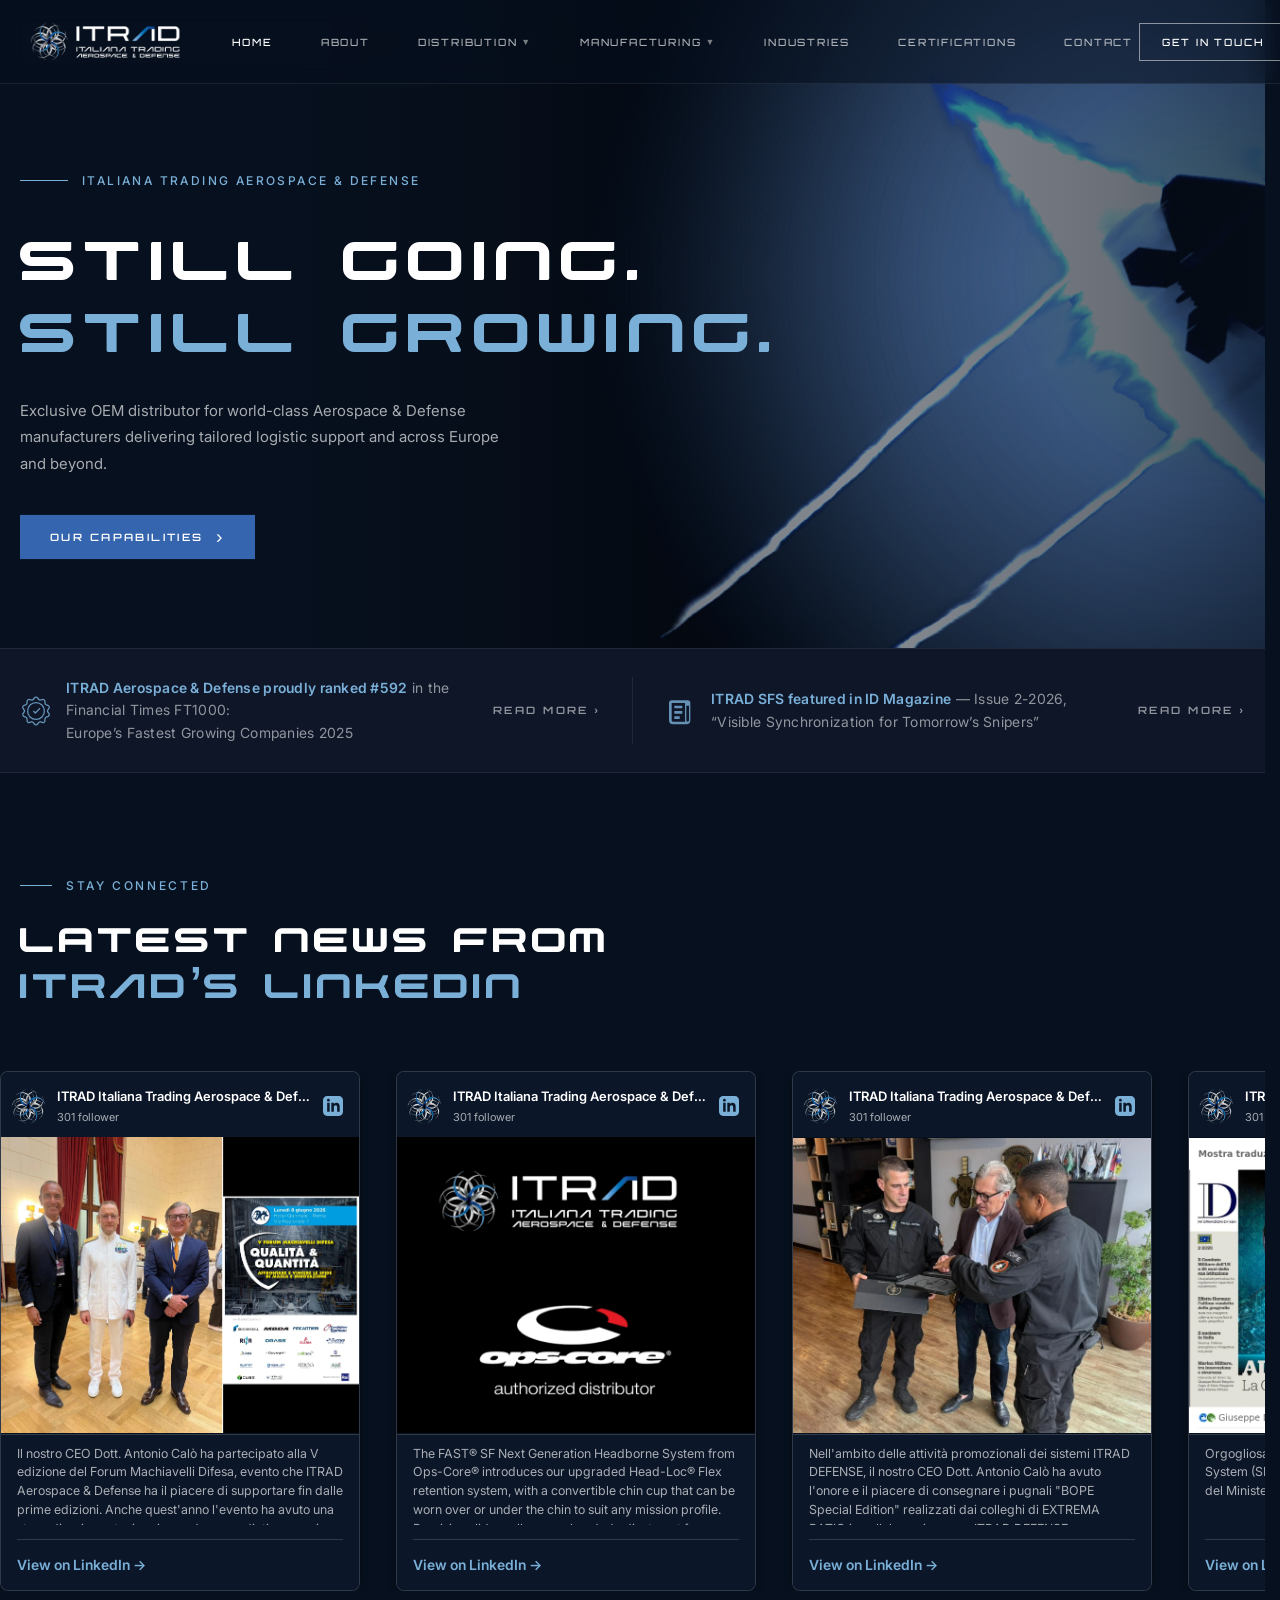
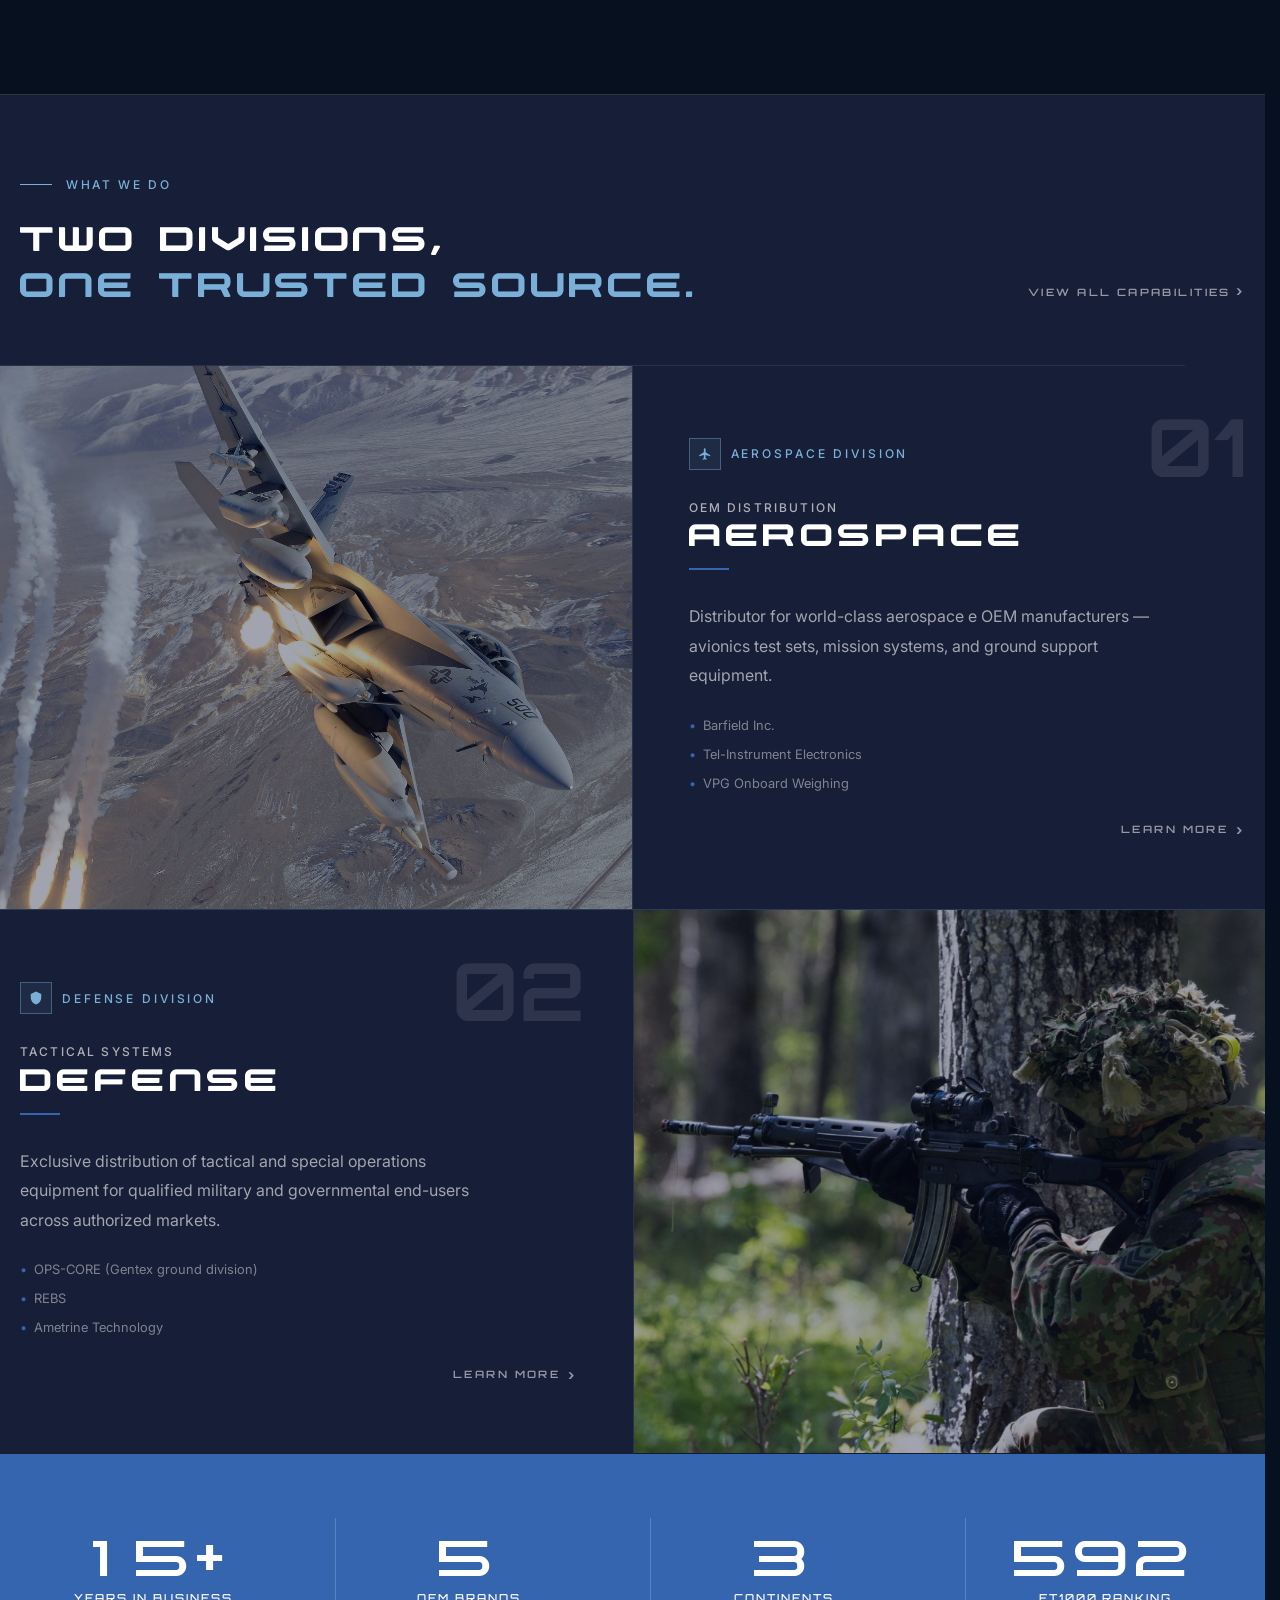
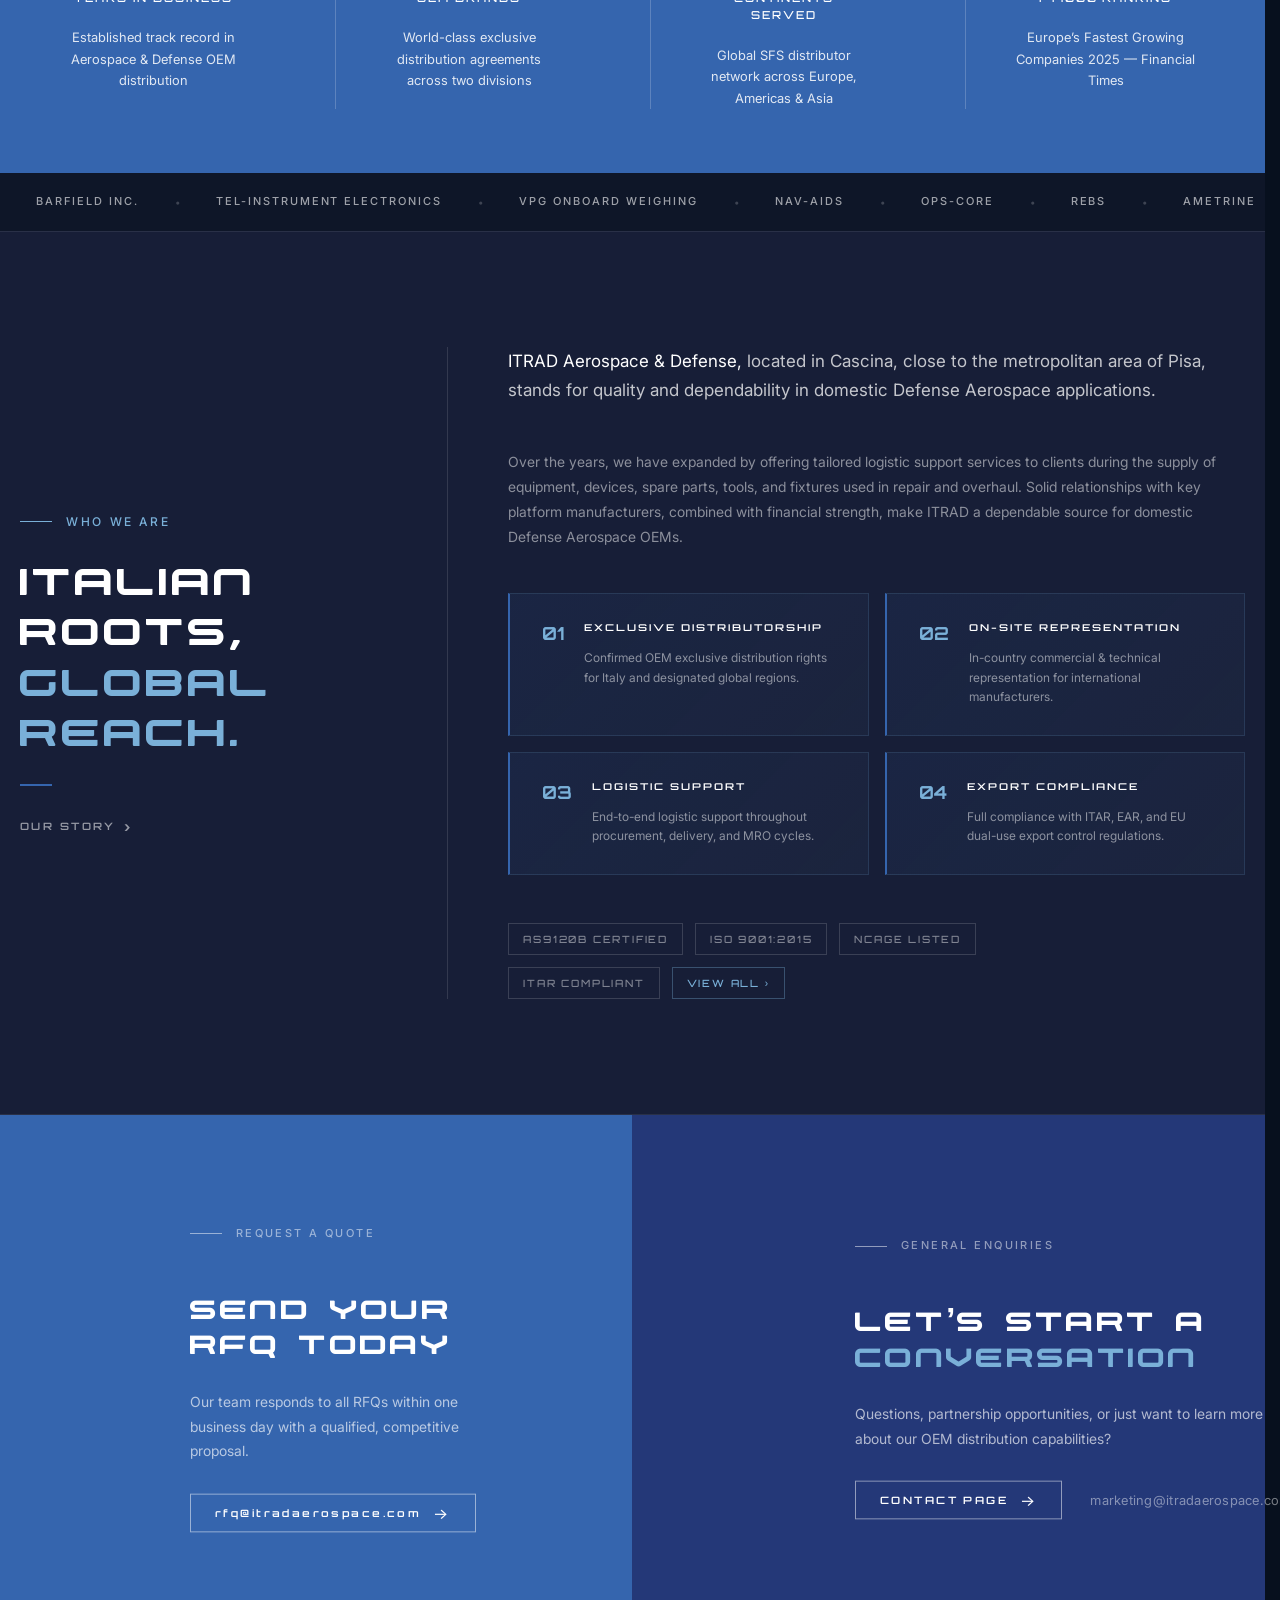
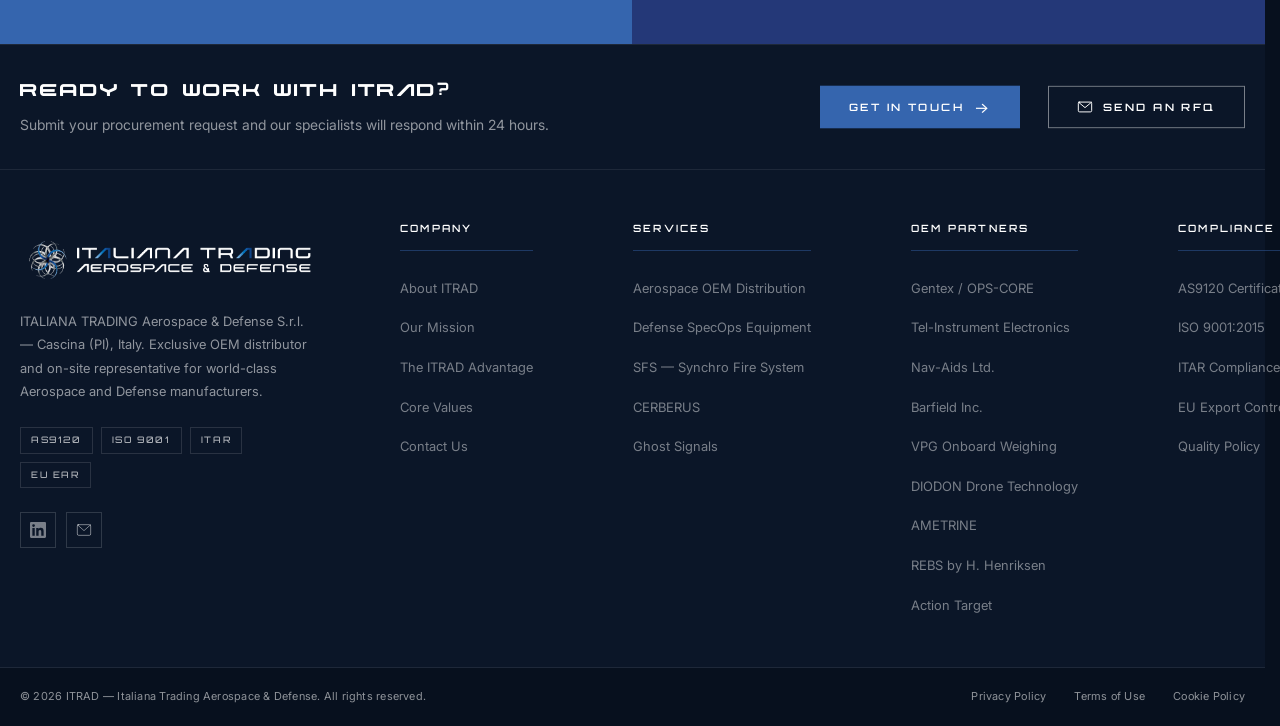
==== index.html @ ea5065ed "file definitivi" ====
<!DOCTYPE html>
<html lang="en">
<head>
	<meta charset="UTF-8">
	<meta name="viewport" content="width=device-width, initial-scale=1.0">
	<title>ITRAD — Italiana Trading Aerospace &amp; Defense</title>
	<link rel="icon" type="image/png" href="references/images/favicon.png">
	<link rel="stylesheet" href="css/style.css?v=145">
	<script type="text/javascript">
		var _Hasync = _Hasync || [];
		_Hasync.push(['Histats.start', '1,1976110,4,22,130,30,00011111']);
		_Hasync.push(['Histats.fasi', '1']);
		_Hasync.push(['Histats.track_hits', '']);
		(function() {
			var hs = document.createElement('script'); hs.type = 'text/javascript'; hs.async = true;
			hs.src = ('//s10.histats.com/js15_as.js');
			(document.getElementsByTagName('head')[0] || document.getElementsByTagName('body')[0]).appendChild(hs);
		})();
	</script>
</head>
<body>

	<a class="skip-link" href="#main-content">Skip to main content</a>

	<!-- ============================================================
			 NAVBAR
			 ============================================================ -->
	<header class="navbar">
		<div class="navbar__container">

			<a href="index.html" class="navbar__logo">
				<img
					src="references/images/file_singoli_2nero.png"
					alt="ITRAD — Italiana Trading Aerospace &amp; Defense"
					class="navbar__logo-img"
				>
			</a>

			<div class="navbar__menu">
				<nav aria-label="Main navigation">
					<ul class="navbar__nav">
						<li class="active"><a href="index.html">home</a></li>
						<li><a href="about.html">about</a></li>
						<li class="navbar__dropdown">
							<a href="distribution-aerospace.html">
								distribution
								<span class="navbar__caret">&#9660;</span>
							</a>
							<ul class="navbar__submenu">
								<li><a href="distribution-aerospace.html">Aerospace</a></li>
								<li><a href="distribution-defense.html">Defense</a></li>
							</ul>
						</li>
						<li class="navbar__dropdown">
							<a href="manufacturing-defense.html">
								manufacturing
								<span class="navbar__caret">&#9660;</span>
							</a>
							<ul class="navbar__submenu">
								<li><a href="manufacturing-defense.html">Defense - SFS</a></li>
								<li><a href="cerberus.html">Defense - Cerberus</a></li>
								<li><a href="ghost-signals.html">Defense - Ghost Signals</a></li>
								<li><a href="itrad-exclusives.html">ITRAD Exclusives</a></li>
							</ul>
						</li>
						<li><a href="industries.html">industries</a></li>
						<li><a href="certifications.html">certifications</a></li>
						<li><a href="contact.html">contact</a></li>
					</ul>
				</nav>

				<a href="contact.html#contact" class="navbar__cta">get in touch</a>
			</div>

			<button class="navbar__toggle" aria-label="Toggle navigation" aria-expanded="false">
				<span></span><span></span><span></span>
			</button>

		</div>
	</header>

	<main id="main-content">

	<!-- ============================================================
			 HERO
			 ============================================================ -->
	<section class="hero">
		<div class="hero__bg" style="background-image: url('references/images/boom.png')"></div>
		<div class="hero__container">
			<div class="hero__content">

				<p class="hero__tagline">Italiana Trading Aerospace &amp; Defense</p>

				<h1 class="hero__headline">
					<span class="hero__line hero__line--white">Still Going.</span>
					<span class="hero__line hero__line--blue">Still Growing.</span>
				</h1>

				<p class="hero__subtitle">
					Exclusive OEM distributor for world-class Aerospace &amp; Defense
					manufacturers delivering tailored logistic support and across
					Europe and beyond.
				</p>

				<a href="#capabilities" class="hero__cta">
					our capabilities <span class="hero__cta-icon">&#8250;</span>
				</a>

			</div>
		</div>
	</section>

	<!-- ============================================================
			 NEWS STRIP — FT1000
			 ============================================================ -->
	<div class="news-strip">
		<div class="news-strip__container">

			<div class="news-strip__item">
				<div class="news-strip__body">
					<div class="news-strip__left">
						<svg class="news-strip__icon" xmlns="http://www.w3.org/2000/svg" viewBox="0 0 24 24" width="20" height="20" fill="#7AB0D8"><path d="M12 5.216A6.784 6.784 0 1 0 18.784 12 6.792 6.792 0 0 0 12 5.216zm0 12.6A5.815 5.815 0 1 1 17.815 12 5.822 5.822 0 0 1 12 17.815zm2.646-8.17l.707.707-3.853 3.854-1.854-1.853.707-.707 1.147 1.146zm6.711 2.91a1.023 1.023 0 0 1 0-1.147l.697-1.015a2.013 2.013 0 0 0-.987-3.037l-1.16-.412a1.018 1.018 0 0 1-.673-.927l-.034-1.23a2.014 2.014 0 0 0-2.583-1.877l-1.18.348a1.016 1.016 0 0 1-1.09-.354l-.75-.976a2.095 2.095 0 0 0-3.194 0l-.75.976a1.021 1.021 0 0 1-1.09.354l-1.18-.348A2.014 2.014 0 0 0 4.8 4.787L4.766 6.02a1.018 1.018 0 0 1-.673.926l-1.16.412a2.013 2.013 0 0 0-.987 3.037l.697 1.015a1.023 1.023 0 0 1 0 1.146l-.697 1.016a2.012 2.012 0 0 0 .987 3.035l1.16.413a1.005 1.005 0 0 1 .673.927l.034 1.23a2.013 2.013 0 0 0 2.583 1.877l1.18-.348a1.02 1.02 0 0 1 1.09.354l.75.976a2.015 2.015 0 0 0 3.194 0l.75-.976a1.025 1.025 0 0 1 1.09-.354l1.18.348a2.014 2.014 0 0 0 2.583-1.876l.034-1.231a1.005 1.005 0 0 1 .673-.927l1.16-.413a2.012 2.012 0 0 0 .987-3.035zm0 2.466a1.02 1.02 0 0 1-.624.642l-1.16.412a2.025 2.025 0 0 0-1.339 1.843l-.034 1.23a1.013 1.013 0 0 1-1.3.945l-1.18-.348a2.028 2.028 0 0 0-2.166.704l-.75.975a1.055 1.055 0 0 1-1.608 0l-.75-.975a2.026 2.026 0 0 0-1.602-.785 1.99 1.99 0 0 0-.564.08l-1.18.35a1.013 1.013 0 0 1-1.3-.946l-.034-1.23a2.025 2.025 0 0 0-1.34-1.843l-1.16-.412a1.014 1.014 0 0 1-.495-1.528l.696-1.015a2.027 2.027 0 0 0 0-2.278L2.77 9.828A1.014 1.014 0 0 1 3.267 8.3l1.16-.412a2.025 2.025 0 0 0 1.339-1.843l.034-1.23a1.018 1.018 0 0 1 .417-.793A1.03 1.03 0 0 1 7.1 3.87l1.18.348a2.021 2.021 0 0 0 2.166-.703l.75-.976a1.055 1.055 0 0 1 1.608 0l.75.976a2.025 2.025 0 0 0 2.166.703l1.18-.348a1.013 1.013 0 0 1 1.3.944l.034 1.23a2.025 2.025 0 0 0 1.34 1.844l1.16.412a1.014 1.014 0 0 1 .495 1.528l-.696 1.015a2.027 2.027 0 0 0 0 2.278l.696 1.015a1.018 1.018 0 0 1 .128.886z"/></svg>
						<p class="news-strip__text">
							<span class="news-strip__highlight">ITRAD Aerospace & Defense proudly ranked #592</span> in the Financial Times FT1000:<br>Europe&rsquo;s Fastest Growing Companies 2025
						</p>
					</div>
					<a href="https://lab24.ilsole24ore.com/leader-crescita/?refresh_ce=1" target="_blank" rel="noopener" class="news-strip__cta">read more &rsaquo;</a>
				</div>
			</div>

			<div class="news-strip__divider" aria-hidden="true"></div>

			<div class="news-strip__item">
				<div class="news-strip__body">
					<div class="news-strip__left">
						<svg class="news-strip__icon" xmlns="http://www.w3.org/2000/svg" viewBox="0 0 24 24" width="20" height="20" fill="#7AB0D8"><path d="M4 4h13a2 2 0 0 1 2 2v13a3 3 0 0 1-3 3H6a3 3 0 0 1-3-3V6a2 2 0 0 1 2-2zm13 16a1 1 0 0 0 1-1V8h-2v11a1 1 0 0 0 1 1zM5 6v13a1 1 0 0 0 1 1h9.18A2.99 2.99 0 0 1 15 19V6H5zm2 2h6v2H7V8zm0 4h6v2H7v-2zm0 4h4v2H7v-2z"/></svg>
						<p class="news-strip__text">
							<span class="news-strip__highlight">ITRAD SFS featured in ID Magazine</span> &mdash; Issue 2-2026, &ldquo;Visible Synchronization for Tomorrow&rsquo;s Snipers&rdquo;
						</p>
					</div>
					<a href="references/files/ID_2-2026_ITRAD-SFS.pdf" target="_blank" rel="noopener" class="news-strip__cta">read more &rsaquo;</a>
				</div>
			</div>

		</div>
	</div>

	<!-- ============================================================
			 LINKEDIN FEED
			 ============================================================ -->
	<section class="linkedin-feed">

		<div class="linkedin-feed__header">
			<p class="divisions__label">Stay Connected</p>
			<h2 class="divisions__headline">
				<span class="divisions__line--white">latest news from</span>
				<span class="divisions__line--blue">ITRAD&rsquo;s LinkedIn</span>
			</h2>
		</div>

		<div class="linkedin-feed__wrap">
			<div class="linkedin-feed__track">

				<div class="linkedin-feed__card">
					<a class="li-card" href="https://www.linkedin.com/posts/itrad-aerodefense_il-nostro-ceo-dott-antonio-cal%C3%B2-ha-partecipato-activity-7470837263090905088-EKHx" target="_blank" rel="noopener">
						<div class="li-card__header">
							<img class="li-card__avatar" src="references/images/favicon.png" alt="ITRAD">
							<div class="li-card__meta">
								<span class="li-card__name">ITRAD Italiana Trading Aerospace &amp; Defense</span>
								<span class="li-card__sub">301 follower</span>
							</div>
							<svg class="li-card__icon" xmlns="http://www.w3.org/2000/svg" width="20" height="20" viewBox="0 0 24 24" fill="currentColor" aria-hidden="true"><path d="M19 0h-14c-2.761 0-5 2.239-5 5v14c0 2.761 2.239 5 5 5h14c2.762 0 5-2.239 5-5v-14c0-2.761-2.238-5-5-5zm-11 19h-3v-11h3v11zm-1.5-12.268c-.966 0-1.75-.79-1.75-1.764s.784-1.764 1.75-1.764 1.75.79 1.75 1.764-.783 1.764-1.75 1.764zm13.5 12.268h-3v-5.604c0-3.368-4-3.113-4 0v5.604h-3v-11h3v1.765c1.396-2.586 7-2.777 7 2.476v6.759z"/></svg>
						</div>
						<img class="li-card__image" src="references/images/linkedin/1.png" alt="Forum Machiavelli Difesa">
						<div class="li-card__body">
							<p class="li-card__text">Il nostro CEO Dott. Antonio Calò ha partecipato alla V edizione del Forum Machiavelli Difesa, evento che ITRAD Aerospace &amp; Defense ha il piacere di supportare fin dalle prime edizioni. Anche quest'anno l'evento ha avuto una straordinaria partecipazione ed eco mediatica, grazie a ospiti e relatori di primissimo piano.</p>
							<span class="li-card__cta">View on LinkedIn &rarr;</span>
						</div>
					</a>
				</div>
				<div class="linkedin-feed__card">
					<a class="li-card" href="https://www.linkedin.com/posts/itrad-aerodefense_fightingfit-fastsf-opscore-activity-7467905540120133633-iUna" target="_blank" rel="noopener">
						<div class="li-card__header">
							<img class="li-card__avatar" src="references/images/favicon.png" alt="ITRAD">
							<div class="li-card__meta">
								<span class="li-card__name">ITRAD Italiana Trading Aerospace &amp; Defense</span>
								<span class="li-card__sub">301 follower</span>
							</div>
							<svg class="li-card__icon" xmlns="http://www.w3.org/2000/svg" width="20" height="20" viewBox="0 0 24 24" fill="currentColor" aria-hidden="true"><path d="M19 0h-14c-2.761 0-5 2.239-5 5v14c0 2.761 2.239 5 5 5h14c2.762 0 5-2.239 5-5v-14c0-2.761-2.238-5-5-5zm-11 19h-3v-11h3v11zm-1.5-12.268c-.966 0-1.75-.79-1.75-1.764s.784-1.764 1.75-1.764 1.75.79 1.75 1.764-.783 1.764-1.75 1.764zm13.5 12.268h-3v-5.604c0-3.368-4-3.113-4 0v5.604h-3v-11h3v1.765c1.396-2.586 7-2.777 7 2.476v6.759z"/></svg>
						</div>
						<img class="li-card__image" src="references/images/linkedin/2.png" alt="FAST SF Next Generation Headborne System">
						<div class="li-card__body">
							<p class="li-card__text">The FAST® SF Next Generation Headborne System from Ops-Core® introduces our upgraded Head-Loc® Flex retention system, with a convertible chin cup that can be worn over or under the chin to suit any mission profile. Precision sliders allow one-handed adjustment for maximum wear comfort and security.</p>
							<span class="li-card__cta">View on LinkedIn &rarr;</span>
						</div>
					</a>
				</div>
				<div class="linkedin-feed__card">
					<a class="li-card" href="https://www.linkedin.com/posts/itrad-aerodefense_as-part-of-the-promotional-activities-of-activity-7466055793499561984-NJfU?utm_source=share&amp;utm_medium=member_desktop&amp;rcm=ACoAADusULIBsfhNl6rtaz3e5A8AJwmXqismYtc" target="_blank" rel="noopener">
						<div class="li-card__header">
							<img class="li-card__avatar" src="references/images/favicon.png" alt="ITRAD">
							<div class="li-card__meta">
								<span class="li-card__name">ITRAD Italiana Trading Aerospace &amp; Defense</span>
								<span class="li-card__sub">301 follower</span>
							</div>
							<svg class="li-card__icon" xmlns="http://www.w3.org/2000/svg" width="20" height="20" viewBox="0 0 24 24" fill="currentColor" aria-hidden="true"><path d="M19 0h-14c-2.761 0-5 2.239-5 5v14c0 2.761 2.239 5 5 5h14c2.762 0 5-2.239 5-5v-14c0-2.761-2.238-5-5-5zm-11 19h-3v-11h3v11zm-1.5-12.268c-.966 0-1.75-.79-1.75-1.764s.784-1.764 1.75-1.764 1.75.79 1.75 1.764-.783 1.764-1.75 1.764zm13.5 12.268h-3v-5.604c0-3.368-4-3.113-4 0v5.604h-3v-11h3v1.765c1.396-2.586 7-2.777 7 2.476v6.759z"/></svg>
						</div>
						<img class="li-card__image" src="references/images/linkedin/3.png" alt="BOPE Special Edition daggers by Extrema Ratio e ITRAD DEFENSE">
						<div class="li-card__body">
							<p class="li-card__text">Nell'ambito delle attività promozionali dei sistemi ITRAD DEFENSE, il nostro CEO Dott. Antonio Calò ha avuto l'onore e il piacere di consegnare i pugnali "BOPE Special Edition" realizzati dai colleghi di EXTREMA RATIO in collaborazione con ITRAD DEFENSE.</p>
							<span class="li-card__cta">View on LinkedIn &rarr;</span>
						</div>
					</a>
				</div>
				<div class="linkedin-feed__card">
					<a class="li-card" href="https://www.linkedin.com/posts/itrad-aerodefense_orgogliosamente-presenti-con-il-nostro-synchro-activity-7462422784070135808-pSvy?utm_source=share&amp;utm_medium=member_desktop&amp;rcm=ACoAADusULIBsfhNl6rtaz3e5A8AJwmXqismYtc" target="_blank" rel="noopener">
						<div class="li-card__header">
							<img class="li-card__avatar" src="references/images/favicon.png" alt="ITRAD">
							<div class="li-card__meta">
								<span class="li-card__name">ITRAD Italiana Trading Aerospace &amp; Defense</span>
								<span class="li-card__sub">301 follower</span>
							</div>
							<svg class="li-card__icon" xmlns="http://www.w3.org/2000/svg" width="20" height="20" viewBox="0 0 24 24" fill="currentColor" aria-hidden="true"><path d="M19 0h-14c-2.761 0-5 2.239-5 5v14c0 2.761 2.239 5 5 5h14c2.762 0 5-2.239 5-5v-14c0-2.761-2.238-5-5-5zm-11 19h-3v-11h3v11zm-1.5-12.268c-.966 0-1.75-.79-1.75-1.764s.784-1.764 1.75-1.764 1.75.79 1.75 1.764-.783 1.764-1.75 1.764zm13.5 12.268h-3v-5.604c0-3.368-4-3.113-4 0v5.604h-3v-11h3v1.765c1.396-2.586 7-2.777 7 2.476v6.759z"/></svg>
						</div>
						<img class="li-card__image" src="references/images/linkedin/4.png" alt="Synchro Fire System sul Magazine del Ministero della Difesa">
						<div class="li-card__body">
							<p class="li-card__text">Orgogliosamente presenti con il nostro Synchro Fire System (SFS) sul numero 2-2026 del Magazine ufficiale del Ministero della Difesa Italiana.</p>
							<span class="li-card__cta">View on LinkedIn &rarr;</span>
						</div>
					</a>
				</div>
				<div class="linkedin-feed__card">
					<a class="li-card" href="https://www.linkedin.com/posts/itrad-aerodefense_come-gi%C3%A0-avvenuto-per-le-precedenti-edizioni-activity-7457006821531250689-J3TL?utm_source=share&amp;utm_medium=member_desktop&amp;rcm=ACoAADusULIBsfhNl6rtaz3e5A8AJwmXqismYtc" target="_blank" rel="noopener">
						<div class="li-card__header">
							<img class="li-card__avatar" src="references/images/favicon.png" alt="ITRAD">
							<div class="li-card__meta">
								<span class="li-card__name">ITRAD Italiana Trading Aerospace &amp; Defense</span>
								<span class="li-card__sub">301 follower</span>
							</div>
							<svg class="li-card__icon" xmlns="http://www.w3.org/2000/svg" width="20" height="20" viewBox="0 0 24 24" fill="currentColor" aria-hidden="true"><path d="M19 0h-14c-2.761 0-5 2.239-5 5v14c0 2.761 2.239 5 5 5h14c2.762 0 5-2.239 5-5v-14c0-2.761-2.238-5-5-5zm-11 19h-3v-11h3v11zm-1.5-12.268c-.966 0-1.75-.79-1.75-1.764s.784-1.764 1.75-1.764 1.75.79 1.75 1.764-.783 1.764-1.75 1.764zm13.5 12.268h-3v-5.604c0-3.368-4-3.113-4 0v5.604h-3v-11h3v1.765c1.396-2.586 7-2.777 7 2.476v6.759z"/></svg>
						</div>
						<img class="li-card__image" src="references/images/linkedin/5.png" alt="V Machiavelli Defense Forum">
						<div class="li-card__body">
							<p class="li-card__text">Come già avvenuto per le precedenti edizioni anche quest'anno il nostro CEO, Dott. Antonio Calò, parteciperà ai lavori del V Machiavelli Defense Forum, evento che Italiana Trading Aerospace &amp; Defense ha il privilegio di supportare come di consueto. Fra i relatori confermati si annoverano, anche per questa edizione, i protagonisti del settore Difesa.</p>
							<span class="li-card__cta">View on LinkedIn &rarr;</span>
						</div>
					</a>
				</div>
				<div class="linkedin-feed__card">
					<a class="li-card" href="https://www.linkedin.com/posts/itrad-aerodefense_il-nostro-ceo-antonio-cal%C3%B2-accompagnato-activity-7437093778722570241-nzOT?utm_source=share&amp;utm_medium=member_desktop&amp;rcm=ACoAADusULIBsfhNl6rtaz3e5A8AJwmXqismYtc" target="_blank" rel="noopener">
						<div class="li-card__header">
							<img class="li-card__avatar" src="references/images/favicon.png" alt="ITRAD">
							<div class="li-card__meta">
								<span class="li-card__name">ITRAD Italiana Trading Aerospace &amp; Defense</span>
								<span class="li-card__sub">301 follower</span>
							</div>
							<svg class="li-card__icon" xmlns="http://www.w3.org/2000/svg" width="20" height="20" viewBox="0 0 24 24" fill="currentColor" aria-hidden="true"><path d="M19 0h-14c-2.761 0-5 2.239-5 5v14c0 2.761 2.239 5 5 5h14c2.762 0 5-2.239 5-5v-14c0-2.761-2.238-5-5-5zm-11 19h-3v-11h3v11zm-1.5-12.268c-.966 0-1.75-.79-1.75-1.764s.784-1.764 1.75-1.764 1.75.79 1.75 1.764-.783 1.764-1.75 1.764zm13.5 12.268h-3v-5.604c0-3.368-4-3.113-4 0v5.604h-3v-11h3v1.765c1.396-2.586 7-2.777 7 2.476v6.759z"/></svg>
						</div>
						<img class="li-card__image" src="references/images/linkedin/6.png" alt="Cerimonia di imbascamento 17° Stormo Incursori">
						<div class="li-card__body">
							<p class="li-card__text">Il nostro CEO Antonio Calò, accompagnato dal COO Giuseppe Del Re, su invito del Colonnello Comandante Michele Anelli, ha preso parte alla cerimonia di imbascamento presso il Comando del 17^ Stormo Incursori dell'Aeronautica Militare.</p>
							<span class="li-card__cta">View on LinkedIn &rarr;</span>
						</div>
					</a>
				</div>

				<!-- duplicati per loop seamless -->
				<div class="linkedin-feed__card" aria-hidden="true">
					<a class="li-card" href="https://www.linkedin.com/posts/itrad-aerodefense_il-nostro-ceo-dott-antonio-cal%C3%B2-ha-partecipato-activity-7470837263090905088-EKHx" target="_blank" rel="noopener" tabindex="-1">
						<div class="li-card__header">
							<img class="li-card__avatar" src="references/images/favicon.png" alt="">
							<div class="li-card__meta">
								<span class="li-card__name">ITRAD Italiana Trading Aerospace &amp; Defense</span>
								<span class="li-card__sub">301 follower</span>
							</div>
							<svg class="li-card__icon" xmlns="http://www.w3.org/2000/svg" width="20" height="20" viewBox="0 0 24 24" fill="currentColor" aria-hidden="true"><path d="M19 0h-14c-2.761 0-5 2.239-5 5v14c0 2.761 2.239 5 5 5h14c2.762 0 5-2.239 5-5v-14c0-2.761-2.238-5-5-5zm-11 19h-3v-11h3v11zm-1.5-12.268c-.966 0-1.75-.79-1.75-1.764s.784-1.764 1.75-1.764 1.75.79 1.75 1.764-.783 1.764-1.75 1.764zm13.5 12.268h-3v-5.604c0-3.368-4-3.113-4 0v5.604h-3v-11h3v1.765c1.396-2.586 7-2.777 7 2.476v6.759z"/></svg>
						</div>
						<img class="li-card__image" src="references/images/linkedin/1.png" alt="">
						<div class="li-card__body">
							<p class="li-card__text">Il nostro CEO Dott. Antonio Calò ha partecipato alla V edizione del Forum Machiavelli Difesa, evento che ITRAD Aerospace &amp; Defense ha il piacere di supportare fin dalle prime edizioni. Anche quest'anno l'evento ha avuto una straordinaria partecipazione ed eco mediatica, grazie a ospiti e relatori di primissimo piano.</p>
							<span class="li-card__cta">View on LinkedIn &rarr;</span>
						</div>
					</a>
				</div>
				<div class="linkedin-feed__card" aria-hidden="true">
					<a class="li-card" href="https://www.linkedin.com/posts/itrad-aerodefense_fightingfit-fastsf-opscore-activity-7467905540120133633-iUna" target="_blank" rel="noopener" tabindex="-1">
						<div class="li-card__header">
							<img class="li-card__avatar" src="references/images/favicon.png" alt="">
							<div class="li-card__meta">
								<span class="li-card__name">ITRAD Italiana Trading Aerospace &amp; Defense</span>
								<span class="li-card__sub">301 follower</span>
							</div>
							<svg class="li-card__icon" xmlns="http://www.w3.org/2000/svg" width="20" height="20" viewBox="0 0 24 24" fill="currentColor" aria-hidden="true"><path d="M19 0h-14c-2.761 0-5 2.239-5 5v14c0 2.761 2.239 5 5 5h14c2.762 0 5-2.239 5-5v-14c0-2.761-2.238-5-5-5zm-11 19h-3v-11h3v11zm-1.5-12.268c-.966 0-1.75-.79-1.75-1.764s.784-1.764 1.75-1.764 1.75.79 1.75 1.764-.783 1.764-1.75 1.764zm13.5 12.268h-3v-5.604c0-3.368-4-3.113-4 0v5.604h-3v-11h3v1.765c1.396-2.586 7-2.777 7 2.476v6.759z"/></svg>
						</div>
						<img class="li-card__image" src="references/images/linkedin/2.png" alt="">
						<div class="li-card__body">
							<p class="li-card__text">The FAST® SF Next Generation Headborne System from Ops-Core® introduces our upgraded Head-Loc® Flex retention system, with a convertible chin cup that can be worn over or under the chin to suit any mission profile. Precision sliders allow one-handed adjustment for maximum wear comfort and security.</p>
							<span class="li-card__cta">View on LinkedIn &rarr;</span>
						</div>
					</a>
				</div>
				<div class="linkedin-feed__card" aria-hidden="true">
					<a class="li-card" href="https://www.linkedin.com/posts/itrad-aerodefense_as-part-of-the-promotional-activities-of-activity-7466055793499561984-NJfU?utm_source=share&amp;utm_medium=member_desktop&amp;rcm=ACoAADusULIBsfhNl6rtaz3e5A8AJwmXqismYtc" target="_blank" rel="noopener" tabindex="-1">
						<div class="li-card__header">
							<img class="li-card__avatar" src="references/images/favicon.png" alt="">
							<div class="li-card__meta">
								<span class="li-card__name">ITRAD Italiana Trading Aerospace &amp; Defense</span>
								<span class="li-card__sub">301 follower</span>
							</div>
							<svg class="li-card__icon" xmlns="http://www.w3.org/2000/svg" width="20" height="20" viewBox="0 0 24 24" fill="currentColor" aria-hidden="true"><path d="M19 0h-14c-2.761 0-5 2.239-5 5v14c0 2.761 2.239 5 5 5h14c2.762 0 5-2.239 5-5v-14c0-2.761-2.238-5-5-5zm-11 19h-3v-11h3v11zm-1.5-12.268c-.966 0-1.75-.79-1.75-1.764s.784-1.764 1.75-1.764 1.75.79 1.75 1.764-.783 1.764-1.75 1.764zm13.5 12.268h-3v-5.604c0-3.368-4-3.113-4 0v5.604h-3v-11h3v1.765c1.396-2.586 7-2.777 7 2.476v6.759z"/></svg>
						</div>
						<img class="li-card__image" src="references/images/linkedin/3.png" alt="">
						<div class="li-card__body">
							<p class="li-card__text">Nell'ambito delle attività promozionali dei sistemi ITRAD DEFENSE, il nostro CEO Dott. Antonio Calò ha avuto l'onore e il piacere di consegnare i pugnali "BOPE Special Edition" realizzati dai colleghi di EXTREMA RATIO in collaborazione con ITRAD DEFENSE.</p>
							<span class="li-card__cta">View on LinkedIn &rarr;</span>
						</div>
					</a>
				</div>
				<div class="linkedin-feed__card" aria-hidden="true">
					<a class="li-card" href="https://www.linkedin.com/posts/itrad-aerodefense_orgogliosamente-presenti-con-il-nostro-synchro-activity-7462422784070135808-pSvy?utm_source=share&amp;utm_medium=member_desktop&amp;rcm=ACoAADusULIBsfhNl6rtaz3e5A8AJwmXqismYtc" target="_blank" rel="noopener" tabindex="-1">
						<div class="li-card__header">
							<img class="li-card__avatar" src="references/images/favicon.png" alt="">
							<div class="li-card__meta">
								<span class="li-card__name">ITRAD Italiana Trading Aerospace &amp; Defense</span>
								<span class="li-card__sub">301 follower</span>
							</div>
							<svg class="li-card__icon" xmlns="http://www.w3.org/2000/svg" width="20" height="20" viewBox="0 0 24 24" fill="currentColor" aria-hidden="true"><path d="M19 0h-14c-2.761 0-5 2.239-5 5v14c0 2.761 2.239 5 5 5h14c2.762 0 5-2.239 5-5v-14c0-2.761-2.238-5-5-5zm-11 19h-3v-11h3v11zm-1.5-12.268c-.966 0-1.75-.79-1.75-1.764s.784-1.764 1.75-1.764 1.75.79 1.75 1.764-.783 1.764-1.75 1.764zm13.5 12.268h-3v-5.604c0-3.368-4-3.113-4 0v5.604h-3v-11h3v1.765c1.396-2.586 7-2.777 7 2.476v6.759z"/></svg>
						</div>
						<img class="li-card__image" src="references/images/linkedin/4.png" alt="">
						<div class="li-card__body">
							<p class="li-card__text">Orgogliosamente presenti con il nostro Synchro Fire System (SFS) sul numero 2-2026 del Magazine ufficiale del Ministero della Difesa Italiana.</p>
							<span class="li-card__cta">View on LinkedIn &rarr;</span>
						</div>
					</a>
				</div>
				<div class="linkedin-feed__card" aria-hidden="true">
					<a class="li-card" href="https://www.linkedin.com/posts/itrad-aerodefense_come-gi%C3%A0-avvenuto-per-le-precedenti-edizioni-activity-7457006821531250689-J3TL?utm_source=share&amp;utm_medium=member_desktop&amp;rcm=ACoAADusULIBsfhNl6rtaz3e5A8AJwmXqismYtc" target="_blank" rel="noopener" tabindex="-1">
						<div class="li-card__header">
							<img class="li-card__avatar" src="references/images/favicon.png" alt="">
							<div class="li-card__meta">
								<span class="li-card__name">ITRAD Italiana Trading Aerospace &amp; Defense</span>
								<span class="li-card__sub">301 follower</span>
							</div>
							<svg class="li-card__icon" xmlns="http://www.w3.org/2000/svg" width="20" height="20" viewBox="0 0 24 24" fill="currentColor" aria-hidden="true"><path d="M19 0h-14c-2.761 0-5 2.239-5 5v14c0 2.761 2.239 5 5 5h14c2.762 0 5-2.239 5-5v-14c0-2.761-2.238-5-5-5zm-11 19h-3v-11h3v11zm-1.5-12.268c-.966 0-1.75-.79-1.75-1.764s.784-1.764 1.75-1.764 1.75.79 1.75 1.764-.783 1.764-1.75 1.764zm13.5 12.268h-3v-5.604c0-3.368-4-3.113-4 0v5.604h-3v-11h3v1.765c1.396-2.586 7-2.777 7 2.476v6.759z"/></svg>
						</div>
						<img class="li-card__image" src="references/images/linkedin/5.png" alt="">
						<div class="li-card__body">
							<p class="li-card__text">Come già avvenuto per le precedenti edizioni anche quest'anno il nostro CEO, Dott. Antonio Calò, parteciperà ai lavori del V Machiavelli Defense Forum, evento che Italiana Trading Aerospace &amp; Defense ha il privilegio di supportare come di consueto. Fra i relatori confermati si annoverano, anche per questa edizione, i protagonisti del settore Difesa.</p>
							<span class="li-card__cta">View on LinkedIn &rarr;</span>
						</div>
					</a>
				</div>
				<div class="linkedin-feed__card" aria-hidden="true">
					<a class="li-card" href="https://www.linkedin.com/posts/itrad-aerodefense_il-nostro-ceo-antonio-cal%C3%B2-accompagnato-activity-7437093778722570241-nzOT?utm_source=share&amp;utm_medium=member_desktop&amp;rcm=ACoAADusULIBsfhNl6rtaz3e5A8AJwmXqismYtc" target="_blank" rel="noopener" tabindex="-1">
						<div class="li-card__header">
							<img class="li-card__avatar" src="references/images/favicon.png" alt="">
							<div class="li-card__meta">
								<span class="li-card__name">ITRAD Italiana Trading Aerospace &amp; Defense</span>
								<span class="li-card__sub">301 follower</span>
							</div>
							<svg class="li-card__icon" xmlns="http://www.w3.org/2000/svg" width="20" height="20" viewBox="0 0 24 24" fill="currentColor" aria-hidden="true"><path d="M19 0h-14c-2.761 0-5 2.239-5 5v14c0 2.761 2.239 5 5 5h14c2.762 0 5-2.239 5-5v-14c0-2.761-2.238-5-5-5zm-11 19h-3v-11h3v11zm-1.5-12.268c-.966 0-1.75-.79-1.75-1.764s.784-1.764 1.75-1.764 1.75.79 1.75 1.764-.783 1.764-1.75 1.764zm13.5 12.268h-3v-5.604c0-3.368-4-3.113-4 0v5.604h-3v-11h3v1.765c1.396-2.586 7-2.777 7 2.476v6.759z"/></svg>
						</div>
						<img class="li-card__image" src="references/images/linkedin/6.png" alt="">
						<div class="li-card__body">
							<p class="li-card__text">Il nostro CEO Antonio Calò, accompagnato dal COO Giuseppe Del Re, su invito del Colonnello Comandante Michele Anelli, ha preso parte alla cerimonia di imbascamento presso il Comando del 17^ Stormo Incursori dell'Aeronautica Militare.</p>
							<span class="li-card__cta">View on LinkedIn &rarr;</span>
						</div>
					</a>
				</div>

			</div>
		</div>

	</section>

	<!-- ============================================================
			 WHAT WE DO — DIVISIONS
			 ============================================================ -->
	<section class="divisions" id="capabilities">

		<div class="divisions__header">
			<div class="divisions__header-left">
				<p class="divisions__label">What We Do</p>
				<h2 class="divisions__headline">
					<span class="divisions__line--white">Two Divisions,</span>
					<span class="divisions__line--blue">One Trusted Source.</span>
				</h2>
			</div>
			<a href="distribution-aerospace.html" class="divisions__view-all">view all capabilities <span class="divisions__caret">&#8250;</span></a>
		</div>

		<!-- Aerospace Division -->
		<div class="division division--aerospace">
			<div class="division__image">
				<img src="references/images/home-2.jpg" alt="Aerospace Division — OEM Distribution">
			</div>
			<div class="division__content">
				<div class="division__meta">
					<div class="division__category-wrap">
						<span class="division__icon-box">
							<svg xmlns="http://www.w3.org/2000/svg" viewBox="0 0 24 24" width="14" height="14" fill="currentColor"><path d="M21 16v-2l-8-5V3.5A1.5 1.5 0 0 0 11.5 2 1.5 1.5 0 0 0 10 3.5V9l-8 5v2l8-2.5V19l-2 1.5V22l3.5-1 3.5 1v-1.5L13 19v-5.5z"/></svg>
						</span>
						<span class="division__category">Aerospace Division</span>
					</div>
					<span class="division__number">01</span>
				</div>
				<p class="division__subtitle">OEM Distribution</p>
				<h3 class="division__title">aerospace</h3>
				<p class="division__desc">Distributor for world-class aerospace e OEM manufacturers — avionics test sets, mission systems, and ground support equipment.</p>
				<ul class="division__brands">
					<li>Barfield Inc.</li>
					<li>Tel-Instrument Electronics</li>
					<li>VPG Onboard Weighing</li>
				</ul>
				<a href="distribution-aerospace.html" class="division__learn-more">learn more <span class="divisions__caret">&#8250;</span></a>
			</div>
		</div>

		<!-- Defense Division -->
		<div class="division division--defense">
			<div class="division__content">
				<div class="division__meta">
					<div class="division__category-wrap">
						<span class="division__icon-box">
							<svg xmlns="http://www.w3.org/2000/svg" viewBox="0 0 24 24" width="14" height="14" fill="currentColor"><path d="M12 1L3 5v6c0 5.55 3.84 10.74 9 12 5.16-1.26 9-6.45 9-12V5l-9-4z"/></svg>
						</span>
						<span class="division__category">Defense Division</span>
					</div>
					<span class="division__number">02</span>
				</div>
				<p class="division__subtitle">Tactical Systems</p>
				<h3 class="division__title">Defense</h3>
				<p class="division__desc">Exclusive distribution of tactical and special operations equipment for qualified military and governmental end-users across authorized markets.</p>
				<ul class="division__brands">
					<li>OPS-CORE (Gentex ground division)</li>
					<li>REBS</li>
					<li>Ametrine Technology</li>
				</ul>
				<a href="distribution-defense.html" class="division__learn-more">learn more <span class="divisions__caret">&#8250;</span></a>
			</div>
			<div class="division__image">
				<img src="references/images/home-3.jpg" alt="Defense Division — System SFS">
			</div>
		</div>

	</section>

	<!-- ============================================================
			 STATS BAR
			 ============================================================ -->
	<section class="stats">
		<div class="stats__grid">
			<div class="stats__item">
				<span class="stats__number" data-target="15" data-suffix="+">15+</span>
				<p class="stats__label">Years in Business</p>
				<p class="stats__desc">Established track record in Aerospace &amp; Defense OEM distribution</p>
			</div>
			<div class="stats__item">
				<span class="stats__number" data-target="5">5</span>
				<p class="stats__label">OEM Brands</p>
				<p class="stats__desc">World-class exclusive distribution agreements across two divisions</p>
			</div>
			<div class="stats__item">
				<span class="stats__number" data-target="3">3</span>
				<p class="stats__label">Continents Served</p>
				<p class="stats__desc">Global SFS distributor network across Europe, Americas &amp; Asia</p>
			</div>
			<div class="stats__item">
				<span class="stats__number" data-target="592">592</span>
				<p class="stats__label">FT1000 Ranking</p>
				<p class="stats__desc">Europe&rsquo;s Fastest Growing Companies 2025 &mdash; Financial Times</p>
			</div>
		</div>
	</section>

	<!-- ============================================================
			 PARTNER TICKER
			 ============================================================ -->
	<div class="ticker">
		<div class="ticker__track">
			<span class="ticker__item">Barfield Inc.</span><span class="ticker__dot">•</span>
			<span class="ticker__item">Tel-Instrument Electronics</span><span class="ticker__dot">•</span>
			<span class="ticker__item">VPG Onboard Weighing</span><span class="ticker__dot">•</span>
			<span class="ticker__item">NAV-AIDS</span><span class="ticker__dot">•</span>
			<span class="ticker__item">OPS-CORE</span><span class="ticker__dot">•</span>
			<span class="ticker__item">REBS</span><span class="ticker__dot">•</span>
			<span class="ticker__item">Ametrine</span><span class="ticker__dot">•</span>
			<span class="ticker__item">DIODON Drone Technology</span><span class="ticker__dot">•</span>
			<span class="ticker__item">ZISTOS</span><span class="ticker__dot">•</span>
			<span class="ticker__item">ACTION TARGET</span><span class="ticker__dot">•</span>

		</div>
	</div>

	<!-- ============================================================
			 WHO WE ARE
			 ============================================================ -->
	<section class="about">
		<div class="about__container">

			<!-- Left -->
			<div class="about__left">
				<p class="about__label">Who We Are</p>
				<h2 class="about__headline">
					<span class="about__line--white">Italian Roots,</span>
					<span class="about__line--blue">Global Reach.</span>
				</h2>
				<div class="about__divider"></div>
				<a href="about.html" class="about__story">our story <span class="divisions__caret">&#8250;</span></a>
			</div>

			<!-- Right -->
			<div class="about__right">
				<p class="about__lead">
					<span class="about__lead-company">ITRAD Aerospace &amp; Defense,</span> located in Cascina, close to the metropolitan area of Pisa, stands for quality and dependability in domestic Defense Aerospace applications.
				</p>
				<p class="about__body">
					Over the years, we have expanded by offering tailored logistic support services to clients during the supply of equipment, devices, spare parts, tools, and fixtures used in repair and overhaul. Solid relationships with key platform manufacturers, combined with financial strength, make ITRAD a dependable source for domestic Defense Aerospace OEMs.
				</p>

				<div class="about__cards">
					<div class="about__card">
						<span class="about__card-num">01</span>
						<div class="about__card-body">
							<h4 class="about__card-title">Exclusive Distributorship</h4>
							<p class="about__card-desc">Confirmed OEM exclusive distribution rights for Italy and designated global regions.</p>
						</div>
					</div>
					<div class="about__card">
						<span class="about__card-num">02</span>
						<div class="about__card-body">
							<h4 class="about__card-title">On-Site Representation</h4>
							<p class="about__card-desc">In-country commercial &amp; technical representation for international manufacturers.</p>
						</div>
					</div>
					<div class="about__card">
						<span class="about__card-num">03</span>
						<div class="about__card-body">
							<h4 class="about__card-title">Logistic Support</h4>
							<p class="about__card-desc">End-to-end logistic support throughout procurement, delivery, and MRO cycles.</p>
						</div>
					</div>
					<div class="about__card">
						<span class="about__card-num">04</span>
						<div class="about__card-body">
							<h4 class="about__card-title">Export Compliance</h4>
							<p class="about__card-desc">Full compliance with ITAR, EAR, and EU dual-use export control regulations.</p>
						</div>
					</div>
				</div>

				<div class="about__certs">
					<div class="about__certs-row">
						<span class="about__cert">AS9120B Certified</span>
						<span class="about__cert">ISO 9001:2015</span>
						<span class="about__cert">NCAGE Listed</span>
					</div>
					<div class="about__certs-row">
						<span class="about__cert">ITAR Compliant</span>
						<a href="certifications.html" class="about__cert about__cert--link">View All &#8250;</a>
					</div>
				</div>
			</div>

		</div>
	</section>

	<!-- ============================================================
			 CONTACT / RFQ
			 ============================================================ -->
	<section class="contact">
		<div class="contact__container">

			<!-- Left: RFQ -->
			<div class="contact__col contact__col--rfq">
				<p class="contact__label">Request a Quote</p>
				<h2 class="contact__headline">
					<span class="contact__line--white">send your</span>
					<span class="contact__line--white">rfq today</span>
				</h2>
				<p class="contact__body">Our team responds to all RFQs within one business day with a qualified, competitive proposal.</p>
				<a href="mailto:rfq@itradaerospace.com" class="contact__email-cta">
					rfq@itradaerospace.com <span class="contact__arrow">&#8594;</span>
				</a>
			</div>

			<!-- Right: General -->
			<div class="contact__col contact__col--general">
				<p class="contact__label">General Enquiries</p>
				<h2 class="contact__headline">
					<span class="contact__line--white">Let&rsquo;s Start a</span>
					<span class="contact__line--blue">Conversation</span>
				</h2>
				<p class="contact__body">Questions, partnership opportunities, or just want to learn more about our OEM distribution capabilities?</p>
				<div class="contact__actions">
					<a href="contact.html" class="contact__btn">Contact Page <span class="contact__arrow">&#8594;</span></a>
					<span class="contact__email-plain">marketing@itradaerospace.com</span>
				</div>
			</div>

		</div>
	</section>

	<!-- ============================================================
			 PRE-FOOTER CTA
			 ============================================================ -->
	<section class="prefooter">
		<div class="prefooter__container">
			<div class="prefooter__left">
				<h2 class="prefooter__headline">ready to work with <span class="prefooter__brand">ITRAD</span><span class="prefooter__qmark">?</span></h2>
				<p class="prefooter__sub">Submit your procurement request and our specialists will respond within 24 hours.</p>
			</div>
			<div class="prefooter__actions">
				<a href="contact.html#contact" class="prefooter__btn prefooter__btn--filled">Get in Touch <span class="prefooter__arrow">&#8594;</span></a>
				<a href="mailto:rfq@itradaerospace.com" class="prefooter__btn prefooter__btn--outline">
					<svg xmlns="http://www.w3.org/2000/svg" width="16" height="16" viewBox="0 0 24 24" fill="none" stroke="currentColor" stroke-width="1.5" stroke-linecap="round" stroke-linejoin="round"><rect x="2" y="4" width="20" height="16" rx="2"/><polyline points="2,4 12,13 22,4"/></svg>
					Send an RFQ
				</a>
			</div>
		</div>
	</section>

	</main>

	<!-- ============================================================
			 FOOTER
			 ============================================================ -->
	<footer class="footer">

		<div class="footer__main">
			<div class="footer__container">

				<!-- Brand column -->
				<div class="footer__brand">
					<a href="index.html" class="footer__logo">
						<img src="references/images/file_singoli_3 (nero).png" alt="ITRAD — Italiana Trading Aerospace & Defense" class="footer__logo-img">
					</a>
					<p class="footer__about">ITALIANA TRADING Aerospace &amp; Defense S.r.l. &mdash; Cascina (PI), Italy. Exclusive OEM distributor and on-site representative for world-class Aerospace and Defense manufacturers.</p>
					<div class="footer__certs">
						<span class="footer__cert">AS9120</span>
						<span class="footer__cert">ISO 9001</span>
						<span class="footer__cert">ITAR</span>
						<span class="footer__cert">EU EAR</span>
					</div>
					<div class="footer__socials">
						<a href="https://www.linkedin.com/company/itrad-aerodefense/posts/?feedView=all" target="_blank" rel="noopener" class="footer__social" aria-label="LinkedIn">
							<svg xmlns="http://www.w3.org/2000/svg" width="16" height="16" viewBox="0 0 24 24" fill="currentColor"><path d="M20.447 20.452h-3.554v-5.569c0-1.328-.027-3.037-1.852-3.037-1.853 0-2.136 1.445-2.136 2.939v5.667H9.351V9h3.414v1.561h.046c.477-.9 1.637-1.85 3.37-1.85 3.601 0 4.267 2.37 4.267 5.455v6.286zM5.337 7.433a2.062 2.062 0 0 1-2.063-2.065 2.064 2.064 0 1 1 2.063 2.065zm1.782 13.019H3.555V9h3.564v11.452zM22.225 0H1.771C.792 0 0 .774 0 1.729v20.542C0 23.227.792 24 1.771 24h20.451C23.2 24 24 23.227 24 22.271V1.729C24 .774 23.2 0 22.222 0h.003z"/></svg>
						</a>
						<a href="mailto:info@itradaerospace.com" class="footer__social" aria-label="Email">
							<svg xmlns="http://www.w3.org/2000/svg" width="16" height="16" viewBox="0 0 24 24" fill="none" stroke="currentColor" stroke-width="1.5" stroke-linecap="round" stroke-linejoin="round"><rect x="2" y="4" width="20" height="16" rx="2"/><polyline points="2,4 12,13 22,4"/></svg>
						</a>
					</div>
				</div>

				<!-- Nav columns -->
				<nav class="footer__nav">

					<div class="footer__col">
						<h4 class="footer__col-title">Company</h4>
						<ul class="footer__col-list">
							<li><a href="about.html">About ITRAD</a></li>
							<li><a href="about.html#mission">Our Mission</a></li>
							<li><a href="about.html#advantage">The ITRAD Advantage</a></li>
							<li><a href="about.html#values">Core Values</a></li>
							<li><a href="contact.html">Contact Us</a></li>
						</ul>
					</div>

					<div class="footer__col">
						<h4 class="footer__col-title">Services</h4>
						<ul class="footer__col-list">
							<li><a href="distribution-aerospace.html">Aerospace OEM Distribution</a></li>
							<li><a href="distribution-defense.html">Defense SpecOps Equipment</a></li>
							<li><a href="manufacturing-defense.html">SFS &mdash; Synchro Fire System</a></li>
							<li><a href="cerberus.html">CERBERUS</a></li>
							<li><a href="ghost-signals.html">Ghost Signals</a></li>
						</ul>
					</div>

					<div class="footer__col">
						<h4 class="footer__col-title">OEM Partners</h4>
						<ul class="footer__col-list">
							<li><a href="distribution-defense.html">Gentex / OPS-CORE</a></li>
							<li><a href="distribution-aerospace.html">Tel-Instrument Electronics</a></li>
							<li><a href="distribution-aerospace.html">Nav-Aids Ltd.</a></li>
							<li><a href="distribution-aerospace.html">Barfield Inc.</a></li>
							<li><a href="distribution-aerospace.html">VPG Onboard Weighing</a></li>
							<li><a href="distribution-defense.html">DIODON Drone Technology</a></li>
							<li><a href="distribution-defense.html">AMETRINE</a></li>
							<li><a href="distribution-defense.html">REBS by H. Henriksen</a></li>
							<li><a href="distribution-defense.html">Action Target</a></li>
						</ul>
					</div>

					<div class="footer__col">
						<h4 class="footer__col-title">Compliance</h4>
						<ul class="footer__col-list">
							<li><a href="certifications.html">AS9120 Certification</a></li>
							<li><a href="certifications.html">ISO 9001:2015</a></li>
							<li><a href="certifications.html">ITAR Compliance</a></li>
							<li><a href="certifications.html">EU Export Control</a></li>
							<li><a href="certifications.html">Quality Policy</a></li>
						</ul>
					</div>

				</nav>
			</div>
		</div>

		<div class="footer__bottom">
			<div class="footer__bottom-container">
				<p class="footer__copyright">&copy; 2026 ITRAD &mdash; Italiana Trading Aerospace &amp; Defense. All rights reserved.</p>
				<nav class="footer__legal">
					<a href="#">Privacy Policy</a>
					<a href="#">Terms of Use</a>
					<a href="#">Cookie Policy</a>
				</nav>
			</div>
		</div>

	</footer>

	<script src="js/main.js" defer></script>
</body>
</html>
---- css/style.css ----
/* ============================================================
   TABLE OF CONTENTS
   ─────────────────────────────────────────────────────────────
   00  Fonts
   01  Reset & Base
   02  Accessibility
   ── SHARED ───────────────────────────────────────────────────
   03  Navbar
   ── HOME PAGE ────────────────────────────────────────────────
   04  Hero
   05  News Strip
   06  What We Do
   07  Stats Bar & Partner Ticker
   08  Who We Are
   09  Request a Quote
   ── SHARED ───────────────────────────────────────────────────
   10  Pre-footer CTA
   11  Footer
   ── SHARED — PAGE HERO ───────────────────────────────────────
   12  Page Hero  (about, services, contact, industries, certifications)
   ── ABOUT PAGE ───────────────────────────────────────────────
   13  Our Story
   14  Core Values + ITRAD Advantage
   15  Certified Quality Banner
   ── SERVICES — AEROSPACE ─────────────────────────────────────
   16  Page hero overrides · OEM Division Banner
       Aero Intro · Product Update · OEM Brands
   ── CONTACT PAGE ─────────────────────────────────────────────
   17  Contact Channels · Locations · LinkedIn
   ── SHARED ───────────────────────────────────────────────────
   18  Submit Requirement Banner
   ── INDUSTRIES PAGE ─────────────────────────────────────────────
   19  Industries
   ── CERTIFICATIONS PAGE ──────────────────────────────────────
   20  Certifications
   ── SERVICES — DEFENSE ───────────────────────────────────────
   21  Defense
   ── SERVICES — SFS ───────────────────────────────────────────
   22  SFS — Synchro Fire Systems
   ── RESPONSIVE ───────────────────────────────────────────────
   23  Breakpoints: 1180px · 1024px · 768px · 480px
   ─────────────────────────────────────────────────────────────
   ============================================================ */

/* ============================================================
   00 — FONTS
   ============================================================ */
@font-face {
  font-family: 'Nebula';
  src: url('../references/fonts/nebula/Nebula-Regular.otf') format('opentype');
  font-weight: normal;
  font-style: normal;
}

@font-face {
  font-family: 'Orbitron';
  src: url('../references/fonts/Orbitron/Orbitron-Regular.ttf') format('truetype');
  font-weight: 400;
}
@font-face {
  font-family: 'Orbitron';
  src: url('../references/fonts/Orbitron/Orbitron-Medium.ttf') format('truetype');
  font-weight: 500;
}
@font-face {
  font-family: 'Orbitron';
  src: url('../references/fonts/Orbitron/Orbitron-SemiBold.ttf') format('truetype');
  font-weight: 600;
}
@font-face {
  font-family: 'Orbitron';
  src: url('../references/fonts/Orbitron/Orbitron-Bold.ttf') format('truetype');
  font-weight: 700;
}

@font-face {
  font-family: 'Inter';
  src: url('../references/fonts/Inter/Inter_18pt-Regular.ttf') format('truetype');
  font-weight: 400;
}
@font-face {
  font-family: 'Inter';
  src: url('../references/fonts/Inter/Inter_18pt-Medium.ttf') format('truetype');
  font-weight: 500;
}
@font-face {
  font-family: 'Inter';
  src: url('../references/fonts/Inter/Inter_18pt-SemiBold.ttf') format('truetype');
  font-weight: 600;
}
@font-face {
  font-family: 'Inter';
  src: url('../references/fonts/Inter/Inter_18pt-Bold.ttf') format('truetype');
  font-weight: 700;
}

/* ============================================================
   01 — RESET & BASE
   ============================================================ */
*, *::before, *::after {
  box-sizing: border-box;
  margin: 0;
  padding: 0;
}

:root {
  --color-bg-dark:      #07101e;
  --color-bg-navy:      #0b1628;
  --color-accent-blue:  #2b7fd4;
  --color-text-primary: #ffffff;
  --color-text-muted:   rgba(255, 255, 255, 0.65);
  --color-border:       rgba(255, 255, 255, 0.15);

  --font-display: 'Nebula', sans-serif;
  --font-body:    'Inter', sans-serif;
  --font-orbitron: 'Orbitron', sans-serif;

  --nav-height: 84px;
  --container-max: 1440px;
  --space-x: clamp(8px, 2vw, 20px);
}

html {
  scroll-behavior: smooth;
  scrollbar-gutter: stable;
}

body {
  font-family: var(--font-body);
  background-color: var(--color-bg-dark);
  color: var(--color-text-primary);
  line-height: 1.6;
  -webkit-font-smoothing: antialiased;
}

img {
  display: block;
  max-width: 100%;
}

a {
  text-decoration: none;
  color: inherit;
}

/* ============================================================
   02 — ACCESSIBILITY
   ============================================================ */
.skip-link {
  position: absolute;
  top: -100%;
  left: 16px;
  z-index: 9999;
  padding: 12px 24px;
  background: #3565AE;
  color: #ffffff;
  font-family: var(--font-body);
  font-size: 14px;
  font-weight: 500;
  transition: top 0.15s;
}
.skip-link:focus { top: 16px; }

:focus-visible {
  outline: 2px solid #7AB0D8;
  outline-offset: 3px;
  border-radius: 2px;
}

ul {
  list-style: none;
}

/* ============================================================
   03 — SHARED — NAVBAR
   ============================================================ */
.navbar {
  position: fixed;
  top: 0;
  left: 0;
  right: 0;
  z-index: 1000;
  width: 100%;
  height: var(--nav-height);
  background-color: rgba(7, 16, 30, 0.55);
  backdrop-filter: blur(12px);
  -webkit-backdrop-filter: blur(12px);
  border-bottom: 1px solid rgba(255, 255, 255, 0.08);
}

.navbar__container {
  display: flex;
  align-items: center;
  justify-content: space-between;
  height: 100%;
  max-width: var(--container-max);
  margin: 0 auto;
  padding: 0 calc(var(--space-x) + var(--scrollbar-width, 0px)) 0 var(--space-x);
  gap: 32px;
}

.navbar__logo {
  display: flex;
  align-items: center;
  gap: 10px;
  flex-shrink: 0;
}

.navbar__logo-img {
  height: 44px;
  width: auto;
  object-fit: contain;
}

.navbar__nav {
  display: flex;
  align-items: center;
  gap: 48px;
  flex: 1;
  justify-content: center;

  .navbar__toggle {
    width: 44px;
    height: 44px;
  }
}

.navbar__nav li {
  position: relative;
}

.navbar__nav a {
  font-family: var(--font-orbitron);
  font-weight: 500;
  font-size: 10px;
  letter-spacing: 0.18em;
  text-transform: uppercase;
  color: var(--color-text-muted);
  transition: color 0.2s ease;
  display: flex;
  align-items: center;
  gap: 4px;
  white-space: nowrap;
}

.navbar__nav a:hover {
  color: var(--color-text-primary);
}

.navbar__nav .active > a {
  color: var(--color-text-primary);
}

.navbar__caret {
  font-size: 9px;
  opacity: 0.7;
  line-height: 1;
}

.navbar__cta {
  flex-shrink: 0;
  font-family: var(--font-orbitron);
  font-weight: 500;
  font-size: 10px;
  letter-spacing: 0.18em;
  text-transform: uppercase;
  color: var(--color-text-primary);
  border: 1px solid rgba(255, 255, 255, 0.5);
  padding: 10px 22px;
  transition: background-color 0.2s ease, border-color 0.2s ease, color 0.2s ease;
}

.navbar__cta:hover {
  background-color: #3565AE;
  border-color: #3565AE;
  color: #ffffff;
}

/* --- Menu wrapper, dropdown, mobile toggle --- */
.navbar__menu {
  display: flex;
  align-items: center;
  flex: 1;
  gap: 32px;
}

.navbar__menu > nav {
  flex: 1;
  min-width: 0;
}

.navbar__dropdown {
  position: relative;
}

.navbar__submenu {
  position: absolute;
  top: calc(100% + 18px);
  left: 50%;
  transform: translateX(-50%) translateY(4px);
  min-width: 220px;
  background-color: #0b1628;
  border: 1px solid rgba(255, 255, 255, 0.1);
  padding: 8px 0;
  opacity: 0;
  visibility: hidden;
  transition: opacity 0.2s ease, transform 0.2s ease, visibility 0.2s ease;
  z-index: 1100;
}

.navbar__dropdown:hover .navbar__submenu,
.navbar__dropdown.is-open .navbar__submenu {
  opacity: 1;
  visibility: visible;
  transform: translateX(-50%) translateY(0);
}

.navbar__submenu a {
  display: block;
  font-family: var(--font-body);
  font-weight: 500;
  font-size: 13px;
  letter-spacing: 0.1em;
  text-transform: none;
  color: rgba(255, 255, 255, 0.6);
  padding: 11px 22px;
  white-space: nowrap;
  transition: color 0.2s ease, background-color 0.2s ease;
}

.navbar__submenu a:hover {
  color: #ffffff;
  background-color: rgba(122, 176, 216, 0.08);
}

.navbar__toggle {
  display: none;
  flex-direction: column;
  justify-content: center;
  align-items: stretch;
  gap: 6px;
  width: 32px;
  height: 32px;
  background: none;
  border: none;
  cursor: pointer;
  flex-shrink: 0;
  padding: 0;
}

.navbar__toggle span {
  display: block;
  width: 100%;
  height: 2px;
  background-color: #ffffff;
  transition: transform 0.25s ease, opacity 0.25s ease;
}

.navbar.is-open .navbar__toggle span:nth-child(1) { transform: translateY(8px) rotate(45deg); }
.navbar.is-open .navbar__toggle span:nth-child(2) { opacity: 0; }
.navbar.is-open .navbar__toggle span:nth-child(3) { transform: translateY(-8px) rotate(-45deg); }

/* ============================================================
   04 — HOME PAGE — HERO
   ============================================================ */

.hero {
  position: relative;
  width: 100%;
  height: 72vh;
  min-height: 640px;
  display: flex;
  align-items: center;
  overflow: hidden;
  background-color: #07101e;
}

.hero__bg {
  position: absolute;
  top: 0;
  left: 0;
  right: 0;
  bottom: 0;
  z-index: 0;
  background-size: auto 100%;
  background-position: 80px center;
  background-repeat: no-repeat;
  filter: brightness(2.4) contrast(1.1);
}

.hero::before {
  content: '';
  position: absolute;
  top: 0;
  left: 0;
  right: 0;
  bottom: 0;
  z-index: 1;
  background:
    linear-gradient(to left, rgba(7,16,30,0.72) 0%, rgba(7,16,30,0.5) 22%, rgba(7,16,30,0.15) 48%, transparent 65%),
    linear-gradient(to right, #07101e 0%, #07101e 22%, rgba(7,16,30,0.88) 38%, rgba(7,16,30,0.45) 55%, rgba(7,16,30,0.15) 72%, transparent 88%);
  pointer-events: none;
}

.hero__container {
  position: relative;
  z-index: 2;
  width: 100%;
  max-width: var(--container-max);
  margin: 0 auto;
  padding: 0 var(--space-x);
  padding-top: var(--nav-height);
}

.hero__content {
  max-width: 620px;
}

.hero__tagline {
  display: flex;
  align-items: center;
  gap: 14px;
  font-family: var(--font-body);
  font-weight: 500;
  font-size: 12px;
  letter-spacing: 0.20em;
  text-transform: uppercase;
  color: #7AB0D8;
  margin-bottom: 32px;
}

.hero__tagline::before {
  content: '';
  display: block;
  width: 48px;
  height: 1px;
  background-color: #7AB0D8;
  flex-shrink: 0;
}

.hero__headline {
  display: flex;
  flex-direction: column;
  font-family: var(--font-display);
  font-size: 72px;
  line-height: 1.0;
  letter-spacing: 0.06em;
  margin-bottom: 32px;
}

.hero__line--white,
.hero__line--blue {
  white-space: nowrap;
}

.hero__line--white {
  color: #ffffff;
}

.hero__line--blue {
  color: #7AB0D8;
}

.hero__subtitle {
  font-family: var(--font-body);
  font-weight: 400;
  font-size: 15px;
  line-height: 1.75;
  color: rgba(255, 255, 255, 0.65);
  max-width: 500px;
  margin-bottom: 36px;
}

.hero__ft-badge {
  display: inline-flex;
  align-items: center;
  gap: 8px;
  background-color: rgba(53, 101, 174, 0.133);
  border: 1px solid rgba(255, 255, 255, 0.22);
  padding: 9px 18px;
  font-family: var(--font-body);
  font-weight: 500;
  font-size: 13px;
  letter-spacing: 0.06em;
  color: rgba(255, 255, 255, 0.65);
  margin-bottom: 32px;
}

.hero__ft-icon {
  flex-shrink: 0;
}

.hero__ft-rank {
  color: #7AB0D8;
}

.hero__cta {
  display: inline-flex;
  align-items: center;
  gap: 12px;
  background-color: #3565AE;
  padding: 15px 30px;
  font-family: var(--font-orbitron);
  font-weight: 600;
  font-size: 11px;
  line-height: 1;
  letter-spacing: 0.22em;
  text-transform: uppercase;
  transform: scaleY(0.92);
  color: #ffffff;
  transition: background-color 0.2s ease;
}

.hero__cta:hover {
  background-color: #2a539a;
}

.hero__cta-icon {
  font-family: var(--font-body);
  font-weight: 300;
  font-size: 18px;
  line-height: 1;
}

/* ============================================================
   05 — HOME PAGE — NEWS STRIP
   ============================================================ */
.news-strip {
  background-color: #0E1628;
  border-top: 1px solid rgba(255, 255, 255, 0.08);
  border-bottom: 1px solid rgba(255, 255, 255, 0.08);
}

.news-strip__container {
  display: flex;
  align-items: center;
  max-width: var(--container-max);
  margin: 0 auto;
  padding: 28px var(--space-x);
  gap: 32px;
  flex-wrap: wrap;
}

.news-strip__item {
  display: flex;
  flex: 1 1 360px;
  min-width: 0;
}

.news-strip__divider {
  width: 1px;
  align-self: stretch;
  background: rgba(255, 255, 255, 0.08);
  flex-shrink: 0;
}

.news-strip__body {
  display: flex;
  align-items: center;
  justify-content: space-between;
  flex: 1;
  gap: 32px;
}

.news-strip__left {
  display: flex;
  align-items: center;
  gap: 14px;
}

.news-strip__icon {
  flex-shrink: 0;
  opacity: 0.8;
  width: 32px;
  height: 32px;
}

.news-strip__text {
  font-family: var(--font-body);
  font-weight: 400;
  font-size: 14px;
  line-height: 1.6;
  color: rgba(255, 255, 255, 0.55);
  letter-spacing: 0.02em;
  margin: 0;
}

.news-strip__rank {
  color: #7AB0D8;
}

.news-strip__highlight {
  color: #7AB0D8;
  font-weight: 600;
}

.news-strip__cta {
  display: flex;
  align-items: center;
  gap: 8px;
  font-family: var(--font-orbitron);
  font-weight: 600;
  font-size: 11px;
  letter-spacing: 0.22em;
  text-transform: uppercase;
  transform: scaleY(0.92);
  color: rgba(255, 255, 255, 0.55);
  white-space: nowrap;
  flex-shrink: 0;
  transition: color 0.2s ease;
}


.news-strip__cta:hover {
  color: #ffffff;
}

/* ============================================================
   05b — HOME PAGE — LINKEDIN FEED
   ============================================================ */
.linkedin-feed {
  background-color: var(--color-bg-dark);
  padding: clamp(72px, 8vw, 120px) 0;
  overflow: hidden;
  border-bottom: 1px solid var(--color-border);
}

.linkedin-feed__header {
  max-width: var(--container-max);
  margin: 0 auto clamp(40px, 5vw, 64px);
  padding: 0 var(--space-x);
}

.linkedin-feed__wrap {
  overflow: hidden;
  width: 100%;
}

.linkedin-feed__track {
  display: flex;
  gap: 36px;
  width: max-content;
  animation: li-scroll 65s linear infinite;
}

.linkedin-feed__wrap:hover .linkedin-feed__track {
  animation-play-state: paused;
}

.linkedin-feed__card {
  flex-shrink: 0;
  width: 360px;
  height: 520px;
  border-radius: 8px;
  overflow: hidden;
  border: 1px solid var(--color-border);
  background: var(--color-bg-navy);
  box-shadow: 0 2px 8px rgba(0,0,0,0.3);
  align-self: flex-start;
}

.linkedin-feed__card iframe {
  display: block;
  width: 360px;
  height: 520px;
  border: 0;
}

/* static card replacing iframe */
.li-card {
  display: flex;
  flex-direction: column;
  height: 100%;
  text-decoration: none;
  color: inherit;
  transition: box-shadow 0.2s, border-color 0.2s;
  background: var(--color-bg-navy);
}
.li-card:hover { box-shadow: 0 4px 20px rgba(43,127,212,0.25); }

.li-card__header {
  display: flex;
  align-items: center;
  gap: 10px;
  padding: 14px 16px 10px;
  flex-shrink: 0;
}

.li-card__avatar {
  width: 36px;
  height: 36px;
  object-fit: contain;
  flex-shrink: 0;
  margin-left: -6px;
}

.li-card__meta {
  flex: 1;
  min-width: 0;
}

.li-card__name {
  display: block;
  font-size: 13px;
  font-weight: 600;
  color: var(--color-text-primary);
  white-space: nowrap;
  overflow: hidden;
  text-overflow: ellipsis;
}

.li-card__sub {
  display: block;
  font-size: 11px;
  color: var(--color-text-muted);
  margin-top: 2px;
}

.li-card__icon { flex-shrink: 0; color: #7AB0D8; }

.li-card__image {
  width: 100%;
  height: 297px;
  object-fit: contain;
  background: var(--color-bg-dark);
  display: block;
  flex-shrink: 0;
}

.li-card__body {
  padding: 10px 16px 14px;
  flex: 1;
  display: flex;
  flex-direction: column;
  gap: 10px;
  min-height: 0;
  border-top: 1px solid var(--color-border);
}

.li-card__text {
  font-size: 12.5px;
  line-height: 1.5;
  color: var(--color-text-muted);
  display: -webkit-box;
  -webkit-line-clamp: 7;
  -webkit-box-orient: vertical;
  overflow: hidden;
  margin: 0;
  flex: 1;
}

.li-card__cta {
  display: flex;
  align-items: center;
  gap: 5px;
  font-size: 14px;
  font-weight: 600;
  color: #7AB0D8;
  padding-top: 14px;
  margin-top: 4px;
  border-top: 1px solid var(--color-border);
  flex-shrink: 0;
}

/* 6 card × (360px + 36px gap) = 2376px — aggiornare se si cambia il numero di post */
@keyframes li-scroll {
  0%   { transform: translateX(0); }
  100% { transform: translateX(-2376px); }
}

/* ============================================================
   06 — HOME PAGE — WHAT WE DO
   ============================================================ */
.divisions {
  background-color: #171E37;
}

.divisions__header {
  display: flex;
  align-items: flex-end;
  justify-content: space-between;
  max-width: var(--container-max);
  margin: 0 auto;
  padding: 80px var(--space-x) 60px;
  gap: 32px;
  border-bottom: 1px solid rgba(255, 255, 255, 0.08);
}

@media (min-width: 1025px) {
  .divisions__header {
    position: relative;
    border-bottom: none;
  }

  .divisions__header::after {
    content: '';
    position: absolute;
    left: 0;
    right: calc((100vw - var(--container-max)) / -2);
    bottom: 0;
    height: 1px;
    background-color: rgba(255, 255, 255, 0.08);
    pointer-events: none;
  }
}

.divisions__label {
  font-family: var(--font-body);
  font-weight: 500;
  font-size: 12px;
  letter-spacing: 0.22em;
  text-transform: uppercase;
  color: #7AB0D8;
  margin-bottom: 20px;
  display: flex;
  align-items: center;
  gap: 14px;
}

.divisions__label::before {
  content: '';
  display: block;
  width: 32px;
  height: 1px;
  background-color: #7AB0D8;
  flex-shrink: 0;
}

.divisions__headline {
  display: flex;
  flex-direction: column;
  font-family: var(--font-display);
  font-size: 44px;
  line-height: 1.05;
  letter-spacing: 0.04em;
}

.divisions__line--white { color: #ffffff; }
.divisions__line--blue  { color: #7AB0D8; }

.divisions__view-all {
  font-family: var(--font-orbitron);
  font-weight: 600;
  font-size: 11px;
  line-height: 1;
  letter-spacing: 0.22em;
  text-transform: uppercase;
  transform: scaleY(0.92);
  color: rgba(255, 255, 255, 0.55);
  white-space: nowrap;
  flex-shrink: 0;
  padding-bottom: 8px;
  transition: color 0.2s ease;
}

.divisions__view-all:hover { color: #ffffff; }

.divisions__caret {
  font-family: var(--font-body);
  font-size: 16px;
}

.division {
  display: flex;
  min-height: 520px;
}

.division + .division {
  border-top: 1px solid rgba(122, 176, 216, 0.2);
}

.division__image {
  flex: 0 0 50%;
  overflow: hidden;
  position: relative;
}

.division__image img {
  width: 100%;
  height: 100%;
  object-fit: cover;
  object-position: center;
  display: block;
  max-width: none;
}

.division__image::after {
  content: '';
  position: absolute;
  inset: 0;
  background: rgba(10, 18, 46, 0.38);
}

.division__content {
  flex: 0 0 50%;
  background-color: #171E37;
  padding: 60px 56px;
  position: relative;
  display: flex;
  flex-direction: column;
  justify-content: center;
}

.division--aerospace .division__image {
  border-right: 1px solid rgba(255, 255, 255, 0.08);
}

.division--defense .division__image {
  border-left: 1px solid rgba(255, 255, 255, 0.08);
  aspect-ratio: 1.8 / 1;
}

.division--defense .division__image img {
  transform: scaleX(-1);
}

.division--defense .division__image::after {
  content: '';
  position: absolute;
  inset: 0;
  background: rgba(10, 18, 46, 0.38);
}

.division--defense {
  flex-direction: row;
}

.division__meta {
  display: flex;
  align-items: flex-start;
  justify-content: space-between;
  margin-bottom: 36px;
}

.division__category-wrap {
  display: flex;
  align-items: center;
  gap: 10px;
}

.division__icon-box {
  display: flex;
  align-items: center;
  justify-content: center;
  width: 28px;
  height: 28px;
  border: 1px solid rgba(122, 176, 216, 0.4);
  background-color: rgba(122, 176, 216, 0.08);
  color: #7AB0D8;
  flex-shrink: 0;
}

.division__category {
  font-family: var(--font-body);
  font-weight: 500;
  font-size: 11px;
  letter-spacing: 0.22em;
  text-transform: uppercase;
  color: #7AB0D8;
}

.division__number {
  font-family: var(--font-orbitron);
  font-weight: 700;
  font-size: 80px;
  line-height: 1;
  color: rgba(255, 255, 255, 0.10);
  letter-spacing: 0;
  position: absolute;
  top: 40px;
  right: 48px;
}

.division__subtitle {
  font-family: var(--font-body);
  font-weight: 500;
  font-size: 11px;
  letter-spacing: 0.16em;
  text-transform: uppercase;
  color: rgba(255, 255, 255, 0.65);
  margin-bottom: 0;
}

.division__title {
  font-family: var(--font-display);
  font-size: 29px;
  letter-spacing: 0.06em;
  color: #ffffff;
  line-height: 1;
  margin-top: -6px;
  margin-bottom: 16px;
  text-transform: lowercase;
}

.division__title::after {
  content: '';
  display: block;
  width: 32px;
  height: 2px;
  background-color: #3565AE;
  margin-top: 14px;
  margin-bottom: 20px;
}

.division__desc {
  font-family: var(--font-body);
  font-weight: 400;
  font-size: 14px;
  line-height: 1.75;
  color: rgba(255, 255, 255, 0.6);
  max-width: 420px;
  margin-bottom: 28px;
}

.division__brands {
  list-style: none;
  margin-bottom: 36px;
  display: flex;
  flex-direction: column;
  gap: 6px;
}

.division__brands li {
  font-family: var(--font-body);
  font-weight: 400;
  font-size: 12px;
  color: rgba(255, 255, 255, 0.45);
  padding-left: 14px;
  position: relative;
}

.division__brands li::before {
  content: '•';
  position: absolute;
  left: 0;
  color: #3565AE;
}

.division__learn-more {
  font-family: var(--font-orbitron);
  font-weight: 600;
  font-size: 11px;
  line-height: 1;
  letter-spacing: 0.22em;
  text-transform: uppercase;
  transform: scaleY(0.92);
  color: rgba(255, 255, 255, 0.55);
  display: inline-flex;
  align-items: center;
  gap: 8px;
  margin-left: auto;
  margin-top: auto;
  transition: color 0.2s ease;
}

.division__learn-more:hover { color: #ffffff; }

.division--aerospace .division__content {
  padding: 72px max(var(--space-x), calc((100vw - var(--container-max)) / 2 + var(--space-x))) 72px 56px;
  justify-content: space-between;
}

.division--aerospace .division__meta {
  margin-bottom: 28px;
}

.division--aerospace .division__number {
  right: max(var(--space-x), calc((100vw - var(--container-max)) / 2 + var(--space-x)));
}

.division--aerospace .division__icon-box {
  width: 32px;
  height: 32px;
}

.division--aerospace .division__category {
  font-size: 12px;
  letter-spacing: 0.24em;
}

.division--aerospace .division__subtitle {
  font-size: 12px;
  letter-spacing: 0.18em;
}

.division--aerospace .division__title {
  font-size: clamp(32px, 3.2vw, 44px);
  margin-top: -4px;
  margin-bottom: 14px;
}

.division--aerospace .division__title::after {
  width: 40px;
  margin-top: 14px;
  margin-bottom: 18px;
}

.division--aerospace .division__desc {
  font-size: 16px;
  line-height: 1.85;
  max-width: 480px;
  margin-bottom: 24px;
}

.division--aerospace .division__brands {
  gap: 8px;
  margin-bottom: 28px;
}

.division--aerospace .division__brands li {
  font-size: 13px;
}

.division--defense .division__content {
  padding: 72px 56px 72px max(var(--space-x), calc((100vw - var(--container-max)) / 2 + var(--space-x)));
  justify-content: space-between;
}

.division--defense .division__meta {
  margin-bottom: 28px;
}

.division--defense .division__icon-box {
  width: 32px;
  height: 32px;
}

.division--defense .division__category {
  font-size: 12px;
  letter-spacing: 0.24em;
}

.division--defense .division__subtitle {
  font-size: 12px;
  letter-spacing: 0.18em;
}

.division--defense .division__title {
  font-size: clamp(32px, 3.2vw, 44px);
  margin-top: -4px;
  margin-bottom: 14px;
}

.division--defense .division__title::after {
  width: 40px;
  margin-top: 14px;
  margin-bottom: 18px;
}

.division--defense .division__desc {
  font-size: 16px;
  line-height: 1.85;
  max-width: 480px;
  margin-bottom: 24px;
}

.division--defense .division__brands {
  gap: 8px;
  margin-bottom: 28px;
}

.division--defense .division__brands li {
  font-size: 13px;
}

/* ============================================================
   07 — HOME PAGE — STATS BAR & PARTNER TICKER
   ============================================================ */

/* --- Stats Bar --- */
.stats {
  background-color: #3565AE;
}

.stats__grid {
  display: grid;
  grid-template-columns: repeat(4, 1fr);
  column-gap: 48px;
  max-width: var(--container-max);
  margin: 0 auto;
  padding: 64px var(--space-x);
}

.stats__item {
  padding: 0 48px;
  text-align: center;
  border-left: 1px solid rgba(255, 255, 255, 0.2);
}

.stats__item:first-child {
  border-left: none;
}

.stats__number {
  display: block;
  font-family: var(--font-display);
  font-size: 72px;
  line-height: 1;
  color: #ffffff;
  margin-bottom: 0;
}

.stats__label {
  font-family: var(--font-orbitron);
  font-weight: 500;
  font-size: 11px;
  letter-spacing: 0.18em;
  text-transform: uppercase;
  color: #ffffff;
  margin-bottom: 20px;
}

.stats__desc {
  font-family: var(--font-body);
  font-weight: 400;
  font-size: 13px;
  line-height: 1.65;
  color: rgba(255, 255, 255, 0.85);
}

/* --- Partner Ticker --- */
@keyframes ticker-scroll {
  0%   { transform: translateX(0); }
  100% { transform: translateX(-25%); }
}

.ticker {
  background-color: #0E1628;
  overflow: hidden;
  padding: 20px 0;
}

.ticker__track {
  display: flex;
  align-items: center;
  white-space: nowrap;
  width: max-content;
  animation: ticker-scroll 50s linear infinite;
}

.ticker__item {
  font-family: var(--font-body);
  font-weight: 500;
  font-size: 11px;
  letter-spacing: 0.18em;
  text-transform: uppercase;
  color: rgba(255, 255, 255, 0.6);
  padding: 0 36px;
}

.ticker__dot {
  color: rgba(255, 255, 255, 0.2);
  font-size: 10px;
  flex-shrink: 0;
}

/* ============================================================
   08 — HOME PAGE — WHO WE ARE
   ============================================================ */
.about {
  background-color: #171E37;
  border-top: 1px solid rgba(255, 255, 255, 0.08);
  border-bottom: 1px solid rgba(255, 255, 255, 0.08);
}

.about__container {
  display: flex;
  align-items: stretch;
  max-width: var(--container-max);
  margin: 0 auto;
  padding: 115px var(--space-x);
  gap: 120px;
}

.about__left {
  flex: 1;
  display: flex;
  flex-direction: column;
  justify-content: center;
  align-items: flex-start;
  position: relative;
}

.about__left::after {
  content: '';
  position: absolute;
  right: -60px;
  top: 0;
  bottom: 0;
  width: 1px;
  background: rgba(255, 255, 255, 0.12);
}

.about__label {
  font-family: var(--font-body);
  font-weight: 500;
  font-size: 12px;
  letter-spacing: 0.22em;
  text-transform: uppercase;
  color: #7AB0D8;
  margin-bottom: 24px;
  display: flex;
  align-items: center;
  gap: 14px;
}

.about__label::before {
  content: '';
  display: block;
  width: 32px;
  height: 1px;
  background-color: #7AB0D8;
  flex-shrink: 0;
}

.about__headline {
  display: flex;
  flex-direction: column;
  font-family: var(--font-display);
  font-size: 48px;
  line-height: 1.05;
  letter-spacing: 0.02em;
  margin-bottom: 28px;
}

.about__line--white { color: #ffffff; }
.about__line--blue  { color: #7AB0D8; }

.about__divider {
  width: 32px;
  height: 2px;
  background-color: #3565AE;
  margin-bottom: 32px;
}

.about__story {
  font-family: var(--font-orbitron);
  font-weight: 600;
  font-size: 11px;
  line-height: 1;
  letter-spacing: 0.22em;
  text-transform: uppercase;
  transform: scaleY(0.92);
  color: rgba(255, 255, 255, 0.55);
  display: inline-flex;
  align-items: center;
  gap: 8px;
  transition: color 0.2s ease;
}

.about__story:hover { color: #ffffff; }

.about__right {
  flex: 2;
  display: flex;
  flex-direction: column;
  gap: 44px;
}

.about__lead {
  font-family: var(--font-body);
  font-weight: 400;
  font-size: 17px;
  line-height: 1.7;
  color: rgba(255, 255, 255, 0.75);
}

.about__lead-company {
  color: #ffffff;
}

.about__body {
  font-family: var(--font-body);
  font-weight: 400;
  font-size: 14px;
  line-height: 1.8;
  color: rgba(255, 255, 255, 0.5);
}

.about__cards {
  display: grid;
  grid-template-columns: repeat(2, 1fr);
  gap: 16px;
  margin-top: 0;
}

.about__card {
  border: 1px solid rgba(122, 176, 216, 0.15);
  border-left: 2px solid #3565AE;
  background: linear-gradient(135deg, rgba(53, 101, 174, 0.10) 0%, rgba(122, 176, 216, 0.04) 100%);
  padding: 28px 32px;
  display: flex;
  flex-direction: row;
  align-items: flex-start;
  gap: 20px;
}

.about__card-num {
  font-family: var(--font-orbitron);
  font-weight: 700;
  font-size: 18px;
  line-height: 1;
  color: #7AB0D8;
  flex-shrink: 0;
  align-self: flex-start;
  margin-top: 2px;
}

.about__card-body {
  display: flex;
  flex-direction: column;
  gap: 10px;
}

.about__card-title {
  font-family: var(--font-orbitron);
  font-weight: 600;
  font-size: 11px;
  line-height: 1.4;
  letter-spacing: 0.18em;
  text-transform: uppercase;
  transform: scaleY(0.85);
  transform-origin: left top;
  color: #ffffff;
}

.about__card-desc {
  font-family: var(--font-body);
  font-weight: 400;
  font-size: 12px;
  line-height: 1.65;
  color: rgba(255, 255, 255, 0.5);
}

.about__certs {
  display: flex;
  flex-direction: column;
  gap: 12px;
  margin-top: 4px;
}

.about__certs-row {
  display: flex;
  align-items: center;
  gap: 12px;
}

.about__cert {
  font-family: var(--font-orbitron);
  font-weight: 500;
  font-size: 10px;
  letter-spacing: 0.18em;
  text-transform: uppercase;
  color: rgba(255, 255, 255, 0.45);
  border: 1px solid rgba(255, 255, 255, 0.15);
  padding: 7px 14px;
}

.about__cert--link {
  color: #7AB0D8;
  border-color: rgba(122, 176, 216, 0.35);
  transition: color 0.2s ease, background-color 0.2s ease, border-color 0.2s ease;
}

.about__cert--link:hover {
  color: #ffffff;
  background-color: rgba(122, 176, 216, 0.12);
  border-color: rgba(122, 176, 216, 0.55);
}

/* ============================================================
   09 — HOME PAGE — REQUEST A QUOTE
   ============================================================ */
.contact {
  background: linear-gradient(to right, #3565AE 50%, #243878 50%);
}

.contact__container {
  display: flex;
  width: 100%;
  align-items: stretch;
}

.contact__col {
  flex: 0 0 50%;
  display: flex;
  flex-direction: column;
  justify-content: center;
  gap: 28px;
  padding: 110px 15%;
}

.contact__label {
  font-family: var(--font-body);
  font-weight: 500;
  font-size: 11px;
  letter-spacing: 0.22em;
  text-transform: uppercase;
  color: rgba(255, 255, 255, 0.5);
  display: flex;
  align-items: center;
  gap: 14px;
  margin-bottom: 20px;
}

.contact__label::before {
  content: '';
  display: block;
  width: 32px;
  height: 1px;
  background-color: rgba(255, 255, 255, 0.5);
  flex-shrink: 0;
}

.contact__headline {
  display: flex;
  flex-direction: column;
  font-family: var(--font-display);
  font-size: 34px;
  line-height: 1.05;
  letter-spacing: 0.04em;
}

.contact__line--white { color: #ffffff; }
.contact__line--blue  { color: #7AB0D8; }

.contact__body {
  font-family: var(--font-body);
  font-weight: 400;
  font-size: 14px;
  line-height: 1.75;
  color: rgba(255, 255, 255, 0.65);
  max-width: 460px;
}

.contact__email-cta {
  display: inline-flex;
  align-items: center;
  gap: 12px;
  border: 1px solid rgba(255, 255, 255, 0.5);
  padding: 12px 24px;
  font-family: var(--font-orbitron);
  font-weight: 600;
  font-size: 11px;
  line-height: 1;
  letter-spacing: 0.22em;
  color: #ffffff;
  white-space: nowrap;
  transform: scaleY(0.92);
  transition: background-color 0.2s ease, color 0.2s ease;
}

.contact__email-cta:hover {
  background-color: #ffffff;
  color: #3565AE;
}

.contact__actions {
  display: flex;
  align-items: center;
  gap: 28px;
  flex-wrap: nowrap;
}

.contact__btn {
  display: inline-flex;
  align-items: center;
  gap: 12px;
  border: 1px solid rgba(255, 255, 255, 0.5);
  padding: 12px 24px;
  font-family: var(--font-orbitron);
  font-weight: 600;
  font-size: 11px;
  line-height: 1;
  letter-spacing: 0.22em;
  text-transform: uppercase;
  transform: scaleY(0.92);
  color: #ffffff;
  white-space: nowrap;
  flex-shrink: 0;
  transition: background-color 0.2s ease, color 0.2s ease;
}

.contact__btn:hover {
  background-color: #ffffff;
  color: #243878;
}

.contact__arrow {
  font-family: var(--font-body);
  font-weight: 400;
  font-size: 16px;
  line-height: 1;
}

.contact__email-plain {
  font-family: var(--font-body);
  font-weight: 400;
  font-size: 13px;
  color: rgba(255, 255, 255, 0.45);
  letter-spacing: 0.02em;
  white-space: nowrap;
}

/* ============================================================
   10 — SHARED — PRE-FOOTER CTA
   ============================================================ */
.prefooter {
  background-color: #0b1628;
  border-top: 1px solid rgba(255, 255, 255, 0.08);
  border-bottom: 1px solid rgba(255, 255, 255, 0.08);
}

.prefooter__container {
  display: flex;
  align-items: center;
  justify-content: space-between;
  max-width: var(--container-max);
  margin: 0 auto;
  padding: 33px var(--space-x);
  gap: 48px;
}

.prefooter__left {
  display: flex;
  flex-direction: column;
  gap: 12px;
}

.prefooter__headline {
  font-family: var(--font-display);
  font-size: 22px;
  line-height: 1.05;
  letter-spacing: 0.04em;
  color: #ffffff;
  white-space: nowrap;
}


.prefooter__qmark {
  font-family: var(--font-orbitron);
  font-weight: 700;
  font-size: 0.78em;
  vertical-align: 0.08em;
}

.prefooter__sub {
  font-family: var(--font-body);
  font-weight: 400;
  font-size: 14px;
  line-height: 1.65;
  color: rgba(255, 255, 255, 0.55);
  white-space: nowrap;
}

.prefooter__actions {
  display: flex;
  align-items: center;
  gap: 28px;
  flex-shrink: 0;
}

.prefooter__btn {
  display: inline-flex;
  align-items: center;
  gap: 10px;
  padding: 14px 28px;
  font-family: var(--font-orbitron);
  font-weight: 600;
  font-size: 11px;
  line-height: 1;
  letter-spacing: 0.22em;
  text-transform: uppercase;
  transform: scaleY(0.92);
  white-space: nowrap;
  transition: background-color 0.2s ease, color 0.2s ease, border-color 0.2s ease;
}

.prefooter__btn--filled {
  background-color: #3565AE;
  color: #ffffff;
  border: 1px solid #3565AE;
}

.prefooter__btn--filled:hover {
  background-color: #2a539a;
  border-color: #2a539a;
}

.prefooter__btn--outline {
  background-color: transparent;
  color: #ffffff;
  border: 1px solid rgba(255, 255, 255, 0.45);
}

.prefooter__btn--outline:hover {
  background-color: rgba(255, 255, 255, 0.06);
  border-color: rgba(255, 255, 255, 0.7);
}

.prefooter__arrow {
  font-family: var(--font-body);
  font-weight: 400;
  font-size: 16px;
  line-height: 1;
}

/* ============================================================
   11 — SHARED — FOOTER
   ============================================================ */
.footer {
  background-color: #0b1628;
}

/* --- Main area --- */
.footer__main {
  border-bottom: 1px solid rgba(255, 255, 255, 0.08);
}

.footer__container {
  display: flex;
  align-items: flex-start;
  max-width: var(--container-max);
  margin: 0 auto;
  padding: 50px var(--space-x);
  gap: 80px;
}

/* Brand column */
.footer__brand {
  flex: 0 0 300px;
  display: flex;
  flex-direction: column;
}

.footer__logo {
  display: block;
  margin-bottom: 10px;
}

.footer__logo-img {
  height: 80px;
  width: auto;
  object-fit: contain;
  object-position: left center;
}

.footer__about {
  font-family: var(--font-body);
  font-weight: 400;
  font-size: 13px;
  line-height: 1.8;
  color: rgba(255, 255, 255, 0.55);
  margin-bottom: 24px;
}

.footer__certs {
  display: flex;
  flex-wrap: wrap;
  gap: 8px;
  margin-bottom: 24px;
}

.footer__cert {
  font-family: var(--font-orbitron);
  font-weight: 500;
  font-size: 9px;
  letter-spacing: 0.18em;
  text-transform: uppercase;
  color: rgba(255, 255, 255, 0.65);
  border: 1px solid rgba(255, 255, 255, 0.12);
  padding: 5px 10px;
}

.footer__socials {
  display: flex;
  gap: 10px;
}

.footer__social {
  display: flex;
  align-items: center;
  justify-content: center;
  width: 36px;
  height: 36px;
  border: 1px solid rgba(255, 255, 255, 0.15);
  color: rgba(255, 255, 255, 0.45);
  transition: color 0.2s ease, border-color 0.2s ease;
}

.footer__social:hover {
  color: #ffffff;
  border-color: rgba(255, 255, 255, 0.45);
}

/* Nav columns */
.footer__nav {
  margin-left: auto;
  display: grid;
  grid-template-columns: repeat(4, max-content);
  gap: 20px 100px;
}

.footer__col-title {
  font-family: var(--font-orbitron);
  font-weight: 600;
  font-size: 10px;
  letter-spacing: 0.22em;
  text-transform: uppercase;
  color: #ffffff;
  padding-bottom: 14px;
  margin-bottom: 24px;
  border-bottom: 1px solid rgba(53, 101, 174, 0.45);
}

.footer__col-list {
  display: flex;
  flex-direction: column;
  gap: 14px;
}

.footer__col-list a {
  font-family: var(--font-body);
  font-weight: 400;
  font-size: 13px;
  line-height: 1.5;
  color: rgba(255, 255, 255, 0.45);
  transition: color 0.2s ease;
}

.footer__col-list a:hover {
  color: rgba(255, 255, 255, 0.85);
}


/* --- Bottom bar --- */
.footer__bottom {
  background-color: #07101e;
}

.footer__bottom-container {
  display: flex;
  align-items: center;
  justify-content: space-between;
  max-width: var(--container-max);
  margin: 0 auto;
  padding: 20px var(--space-x);
  gap: 32px;
}

.footer__copyright {
  font-family: var(--font-body);
  font-weight: 400;
  font-size: 11px;
  color: rgba(255, 255, 255, 0.55);
  letter-spacing: 0.02em;
}

.footer__legal {
  display: flex;
  align-items: center;
  gap: 28px;
}

.footer__legal a {
  font-family: var(--font-body);
  font-weight: 400;
  font-size: 11px;
  color: rgba(255, 255, 255, 0.55);
  letter-spacing: 0.02em;
  transition: color 0.2s ease;
}

.footer__legal a:hover {
  color: rgba(255, 255, 255, 0.7);
}

/* ============================================================
   12 — SHARED — PAGE HERO
          (used by: about, services, contact, industries, certifications)
   ============================================================ */

.page-hero {
  position: relative;
  width: 100%;
  height: 72vh;
  min-height: 620px;
  display: flex;
  align-items: flex-start;
  overflow: hidden;
  background-color: #07101e;
}

.page-hero__bg {
  position: absolute;
  inset: 0;
  z-index: 0;
  background-size: auto 100%;
  background-position: center center;
  background-repeat: no-repeat;
}

.page-hero::before {
  content: '';
  position: absolute;
  inset: 0;
  z-index: 1;
  background: linear-gradient(
    to right,
    #07101e 0%,
    rgba(7, 16, 30, 0.94) 30%,
    rgba(7, 16, 30, 0.72) 55%,
    rgba(7, 16, 30, 0.45) 80%,
    rgba(7, 16, 30, 0.28) 100%
  );
  pointer-events: none;
}

.page-hero::after {
  content: '';
  position: absolute;
  inset: 0;
  z-index: 1;
  background: none;
  pointer-events: none;
}

.page-hero__container {
  position: relative;
  z-index: 2;
  width: 100%;
  max-width: var(--container-max);
  margin: 0 auto;
  padding: 0 var(--space-x);
  padding-top: calc(var(--nav-height) + 48px);
}

.page-hero__content {
  max-width: 620px;
}

.page-hero__breadcrumb {
  display: flex;
  align-items: center;
  gap: 8px;
  font-family: var(--font-body);
  font-weight: 400;
  font-size: 12px;
  letter-spacing: 0.08em;
  color: rgba(255, 255, 255, 0.35);
  margin-bottom: 72px;
}

.page-hero__breadcrumb a {
  color: rgba(255, 255, 255, 0.35);
  transition: color 0.2s ease;
}

.page-hero__breadcrumb a:hover {
  color: rgba(255, 255, 255, 0.75);
}

.page-hero__breadcrumb-sep {
  font-size: 14px;
  line-height: 1;
  opacity: 0.4;
}

.page-hero__breadcrumb span:last-child {
  color: #7AB0D8;
}

.page-hero__label {
  font-family: var(--font-body);
  font-weight: 500;
  font-size: 12px;
  letter-spacing: 0.20em;
  text-transform: uppercase;
  color: #7AB0D8;
  margin-bottom: 32px;
  display: flex;
  align-items: center;
  gap: 14px;
}

.page-hero__label::before {
  content: '';
  display: block;
  width: 48px;
  height: 1px;
  background-color: #7AB0D8;
  flex-shrink: 0;
}

.page-hero__headline {
  display: flex;
  flex-direction: column;
  font-family: var(--font-display);
  font-size: 72px;
  line-height: 1.0;
  letter-spacing: 0.06em;
  margin-bottom: 32px;
}

.page-hero__line--white { color: #ffffff; }
.page-hero__line--blue  { color: #7AB0D8; }

.page-hero__subtitle {
  font-family: var(--font-body);
  font-weight: 400;
  font-size: 15px;
  line-height: 1.75;
  color: rgba(255, 255, 255, 0.65);
  max-width: 500px;
  margin-bottom: 36px;
}

/* ============================================================
   13 — ABOUT PAGE — OUR STORY
   ============================================================ */

.our-story {
  display: flex;
  min-height: 960px;
  background-color: #07101e;
}

.our-story__inner {
  display: flex;
  flex: 1;
  border-top: 1px solid rgba(255, 255, 255, 0.08);
}

.our-story__image {
  flex: 0 0 50%;
  overflow: hidden;
  position: relative;
}

.our-story__image img {
  width: 100%;
  height: 100%;
  object-fit: cover;
  object-position: center;
  display: block;
  max-width: none;
}


.our-story__image::after {
  content: '';
  position: absolute;
  inset: 0;
  background: rgba(10, 18, 46, 0.45);
}

.our-story__image::before {
  content: '';
  position: absolute;
  top: 0;
  right: 0;
  bottom: 0;
  width: 50%;
  z-index: 2;
  background: linear-gradient(to right, transparent 0%, #171E37 100%);
  pointer-events: none;
}

.our-story__stat-badge {
  position: absolute;
  left: max(var(--space-x), calc((100vw - var(--container-max)) / 2 + var(--space-x)));
  top: 64px;
  z-index: 2;
  display: flex;
  flex-direction: column;
  gap: 4px;
  background-color: transparent;
  border: 1px solid rgba(255, 255, 255, 0.25);
  padding: 16px 22px;
}

.our-story__stat-num {
  font-family: var(--font-display);
  font-size: 32px;
  line-height: 1;
  color: #ffffff;
}

.our-story__stat-label {
  font-family: var(--font-orbitron);
  font-weight: 500;
  font-size: 9px;
  letter-spacing: 0.18em;
  text-transform: uppercase;
  color: rgba(255, 255, 255, 0.85);
}

.our-story__content {
  flex: 1;
  background-color: #171E37;
  padding: 120px max(var(--space-x), calc((100vw - var(--container-max)) / 2 + var(--space-x))) 120px 56px;
  display: flex;
  flex-direction: column;
  justify-content: space-between;
  gap: 28px;
  border-left: 1px solid rgba(255, 255, 255, 0.08);
}

.our-story__label {
  font-family: var(--font-body);
  font-weight: 500;
  font-size: 12px;
  letter-spacing: 0.22em;
  text-transform: uppercase;
  color: #7AB0D8;
  display: flex;
  align-items: center;
  gap: 14px;
}

.our-story__label::before {
  content: '';
  display: block;
  width: 32px;
  height: 1px;
  background-color: #7AB0D8;
  flex-shrink: 0;
}

.our-story__headline {
  display: flex;
  flex-direction: column;
  font-family: var(--font-display);
  font-size: 44px;
  line-height: 1.05;
  letter-spacing: 0.04em;
}

.our-story__line--white { color: #ffffff; }
.our-story__line--blue  { color: #7AB0D8; }

.our-story__body-group {
  display: flex;
  flex-direction: column;
  gap: 24px;
}

.our-story__body {
  font-family: var(--font-body);
  font-weight: 400;
  font-size: 14px;
  line-height: 1.75;
  color: rgba(255, 255, 255, 0.6);
}

.our-story__body--highlight {
  color: #ffffff;
  font-weight: 600;
}

.our-story__ft-badge {
  display: inline-flex;
  align-items: center;
  gap: 8px;
  border: 1px solid rgba(255, 255, 255, 0.22);
  padding: 9px 18px;
  font-family: var(--font-body);
  font-weight: 500;
  font-size: 13px;
  letter-spacing: 0.06em;
  color: rgba(255, 255, 255, 0.65);
  max-width: fit-content;
  margin-top: 55px;
}

.our-story__ft-rank {
  color: #7AB0D8;
}

/* ============================================================
   14 — ABOUT PAGE — CORE VALUES + ITRAD ADVANTAGE
   ============================================================ */

.values-advantage {
  background-color: #243878;
}

.values-advantage__inner {
  display: flex;
  max-width: var(--container-max);
  margin: 0 auto;
  padding: 140px var(--space-x);
  gap: 80px;
}

.values-advantage__left {
  flex: 1;
  display: flex;
  flex-direction: column;
  gap: 40px;
  align-items: stretch;
}

.values-advantage__right {
  flex: 1;
  display: flex;
  flex-direction: column;
  gap: 40px;
}

.values-advantage__label {
  font-family: var(--font-body);
  font-weight: 500;
  font-size: 12px;
  letter-spacing: 0.22em;
  text-transform: uppercase;
  color: #7AB0D8;
  display: flex;
  align-items: center;
  gap: 14px;
  margin-bottom: 20px;
}

.values-advantage__label::before {
  content: '';
  display: block;
  width: 32px;
  height: 1px;
  background-color: #7AB0D8;
  flex-shrink: 0;
}

.values-advantage__headline {
  font-family: var(--font-display);
  font-size: 36px;
  line-height: 1.05;
  letter-spacing: 0.04em;
  white-space: nowrap;
}

.values-advantage__line--white { color: #ffffff; }
.values-advantage__line--blue  { color: #7AB0D8; }

/* Core Values list */
.core-values {
  list-style: none;
  display: flex;
  flex-direction: column;
  flex: 1;
}

.core-values__item {
  display: flex;
  flex: 1;
  align-items: center;
  gap: 28px;
  padding: 20px 0;
  border-top: 1px solid rgba(255, 255, 255, 0.18);
}

.core-values__item:last-child {
  border-bottom: 1px solid rgba(255, 255, 255, 0.18);
}

.core-values__num {
  font-family: var(--font-display);
  font-size: 24px;
  font-weight: 700;
  letter-spacing: 0.06em;
  color: #7AB0D8;
  opacity: 0.30;
  flex-shrink: 0;
}


.core-values__title {
  display: block;
  font-family: var(--font-orbitron);
  font-weight: 600;
  font-size: 11px;
  color: #ffffff;
  letter-spacing: 0.18em;
  text-transform: uppercase;
  transform: scaleY(0.85);
  transform-origin: left top;
  margin-bottom: 8px;
}










.core-values__desc {
  font-size: 13px;
  line-height: 1.75;
  color: rgba(255, 255, 255, 0.72);
}

/* ITRAD Advantage cards */
.itrad-advantage {
  display: flex;
  flex-direction: column;
  gap: 16px;
}

.itrad-advantage__card {
  padding: 24px 28px;
  display: flex;
  flex-direction: row;
  align-items: flex-start;
  gap: 20px;
  background-color: rgba(7, 16, 30, 0.40);
}

.itrad-advantage__body {
  display: flex;
  flex-direction: column;
  gap: 8px;
  flex: 1;
}

.itrad-advantage__num {
  font-family: var(--font-orbitron);
  font-weight: 500;
  font-size: 13px;
  letter-spacing: 0.06em;
  color: #7AB0D8;
  opacity: 1;
  display: inline-flex;
  align-items: center;
  justify-content: center;
  align-self: flex-start;
  width: 34px;
  height: 34px;
  border: 1px solid rgba(122, 176, 216, 0.45);
  background-color: rgba(122, 176, 216, 0.08);
  flex-shrink: 0;
}


.itrad-advantage__title {
  display: block;
  font-family: var(--font-orbitron);
  font-weight: 600;
  font-size: 11px;
  color: #ffffff;
  letter-spacing: 0.18em;
  text-transform: uppercase;
  transform: scaleY(0.85);
  transform-origin: left top;
}









.itrad-advantage__desc {
  font-size: 13px;
  line-height: 1.75;
  color: rgba(255, 255, 255, 0.72);
}

/* ============================================================
   15 — ABOUT PAGE — CERTIFIED QUALITY BANNER
   ============================================================ */

.cert-banner {
  position: relative;
  min-height: 460px;
  display: flex;
  align-items: center;
  overflow: hidden;
  background-color: #07101e;
}

.cert-banner__bg {
  position: absolute;
  inset: 0;
  z-index: 0;
  background-size: 100% auto;
  background-position: center center;
  background-repeat: no-repeat;
}

.cert-banner::before {
  content: '';
  position: absolute;
  inset: 0;
  z-index: 1;
  pointer-events: none;
  background: linear-gradient(to right,
    rgba(7, 16, 30, 0.7) 0%,
    rgba(7, 16, 30, 0.55) 35%,
    rgba(7, 16, 30, 0.3) 65%,
    rgba(7, 16, 30, 0.1) 100%);
}

.cert-banner::after {
  content: '';
  position: absolute;
  inset: 0;
  z-index: 1;
  pointer-events: none;
  background: linear-gradient(to bottom,
    rgba(7, 16, 30, 0.3) 0%,
    transparent 20%,
    transparent 80%,
    rgba(7, 16, 30, 0.3) 100%);
}

.cert-banner__container {
  position: relative;
  z-index: 2;
  width: 100%;
  max-width: var(--container-max);
  margin: 0 auto;
  padding: 80px var(--space-x);
  display: flex;
  align-items: center;
  justify-content: space-between;
  gap: 60px;
}

.cert-banner__content {
  display: flex;
  flex-direction: column;
  gap: 20px;
  flex: 1;
  min-width: 0;
}

.cert-banner__label {
  font-family: var(--font-body);
  font-weight: 500;
  font-size: 12px;
  letter-spacing: 0.22em;
  text-transform: uppercase;
  color: #7AB0D8;
  display: flex;
  align-items: center;
  gap: 14px;
}

.cert-banner__label::before {
  content: '';
  display: block;
  width: 32px;
  height: 1px;
  background-color: #7AB0D8;
  flex-shrink: 0;
}

.cert-banner__headline {
  font-family: var(--font-display);
  font-size: 28px;
  line-height: 1.1;
  letter-spacing: 0.06em;
}

.cert-banner__line--white { color: #ffffff; }
.cert-banner__line--blue  { color: #7AB0D8; }

.cert-banner__sub {
  font-family: var(--font-display);
  font-size: 28px;
  line-height: 1.1;
  letter-spacing: 0.06em;
  color: rgba(255, 255, 255, 0.55);
}

.cert-banner__actions {
  display: flex;
  align-items: stretch;
  gap: 16px;
  flex-shrink: 0;
}

.cert-banner__actions .prefooter__btn {
  flex: 1;
  justify-content: center;
}

.cert-banner__btn {
  display: inline-flex;
  align-items: center;
  gap: 10px;
  padding: 14px 28px;
  font-family: var(--font-orbitron);
  font-weight: 600;
  font-size: 11px;
  line-height: 1;
  letter-spacing: 0.22em;
  text-transform: uppercase;
  transform: scaleY(0.92);
  white-space: nowrap;
  transition: background-color 0.2s ease, color 0.2s ease, border-color 0.2s ease;
}

.cert-banner__btn--filled {
  background-color: #3565AE;
  color: #ffffff;
  border: 1px solid #3565AE;
}

.cert-banner__btn--filled:hover {
  background-color: #2a539a;
  border-color: #2a539a;
}

.cert-banner__btn--outline {
  background-color: transparent;
  color: #ffffff;
  border: 1px solid rgba(255, 255, 255, 0.45);
}

.cert-banner__btn--outline:hover {
  background-color: rgba(255, 255, 255, 0.06);
  border-color: rgba(255, 255, 255, 0.70);
}

.cert-banner__arrow {
  font-family: var(--font-body);
  font-weight: 400;
  font-size: 16px;
  line-height: 1;
}

/* ============================================================
   16 — SERVICES — AEROSPACE
   ============================================================ */

/* --- Page hero overrides (about + aerospace) --- */
.page-hero--about .page-hero__bg {
  background-position: right top;
  background-size: auto 115%;
}

.page-hero--about::before {
  background: linear-gradient(
    to right,
    #07101e 0%,
    #07101e 35%,
    rgba(7, 16, 30, 0.8) 50%,
    rgba(7, 16, 30, 0.4) 65%,
    rgba(7, 16, 30, 0.1) 82%,
    transparent 100%
  );
}


.page-hero__bg--cover {
  background-size: cover;
  background-position: center right;
}

.page-hero--aerospace .page-hero__bg {
  transform: scaleX(-1);
}
.page-hero--sfs .page-hero__bg {
  background-position: right center;
  background-size: auto 100%;
}

.page-hero--sfs::before {
  background: linear-gradient(
    to right,
    #07101e 0%,
    #07101e 45%,
    rgba(7, 16, 30, 0.8) 60%,
    rgba(7, 16, 30, 0.4) 75%,
    rgba(7, 16, 30, 0.1) 92%,
    transparent 100%
  );
}

.page-hero--services::after {
  background: none;
}

.page-hero--services .page-hero__line--white,
.page-hero--services .page-hero__line--blue {
  white-space: nowrap;
}

/* --- OEM Division Banner --- */
.oem-banner {
  background: linear-gradient(to right, #000001 0%, #171E36 100%);
  border-bottom: 1px solid rgba(255, 255, 255, 0.08);
}

.oem-banner__inner {
  max-width: var(--container-max);
  margin: 0 auto;
  padding: 64px var(--space-x);
  display: flex;
  align-items: center;
  gap: 64px;
}

.oem-banner__logos {
  flex: 1;
  display: grid;
  grid-template-columns: repeat(3, 1fr);
  grid-template-rows: repeat(2, 1fr);
  gap: 24px 0;
  align-items: center;
}

.oem-banner__row {
  display: contents;
}

.oem-banner__logo-cell {
  display: flex;
  align-items: center;
  justify-content: center;
}

.oem-banner__logo-cell:nth-child(4) {
  grid-column: 1;
}

.oem-banner__logo-cell:nth-child(5) {
  grid-column: 2;
}

.oem-banner__logo-cell img {
  height: 56px;
  width: auto;
  max-width: 180px;
  object-fit: contain;
  display: block;
}

/* TIC */
.oem-banner__logo-cell:nth-child(1) img { height: 70px; }
/* ARESIA */
.oem-banner__logo-cell:nth-child(2) img { height: 116px; }
/* NAV-AIDS */
.oem-banner__logo-cell:nth-child(3) img { height: 74px; }
/* Barfield */
.oem-banner__logo-cell:nth-child(4) img { height: 52px; }
/* VPG */
.oem-banner__logo-cell:nth-child(5) img { height: 78px; }

.oem-banner__divider {
  width: 1px;
  height: 100px;
  background-color: rgba(255, 255, 255, 0.15);
  flex-shrink: 0;
}

.oem-banner__tag {
  flex: 0 0 auto;
  display: flex;
  flex-direction: column;
  gap: 16px;
  padding-left: 16px;
}

.oem-banner__label {
  font-family: var(--font-orbitron);
  font-weight: 500;
  font-size: 11px;
  letter-spacing: 0.22em;
  text-transform: uppercase;
  color: #7AB0D8;
  display: flex;
  align-items: center;
  gap: 10px;
}

.oem-banner__label .division__icon-box {
  color: #7AB0D8;
}

.oem-banner__title {
  font-family: var(--font-display);
  font-size: 40px;
  line-height: 1.15;
  letter-spacing: 0.05em;
  color: #ffffff;
  text-transform: lowercase;
}

.oem-banner__title--blue {
  color: #7AB0D8;
}

/* --- Aero Intro (How We Operate) --- */
.aero-intro {
  background-color: #171E37;
}

.aero-intro__container {
  max-width: var(--container-max);
  margin: 0 auto;
  padding: 110px var(--space-x);
  display: flex;
  flex-direction: column;
  gap: 52px;
}

.aero-intro__label {
  font-family: var(--font-body);
  font-weight: 500;
  font-size: 12px;
  letter-spacing: 0.22em;
  text-transform: uppercase;
  color: #7AB0D8;
  display: flex;
  align-items: center;
  gap: 14px;
}

.aero-intro__label::before {
  content: '';
  display: block;
  width: 32px;
  height: 1px;
  background-color: #7AB0D8;
  flex-shrink: 0;
}

.aero-intro__text {
  display: flex;
  align-items: stretch;
}

.aero-intro__left {
  flex: 1;
  display: flex;
  flex-direction: column;
  justify-content: flex-start;
  align-items: flex-start;
  position: relative;
  padding-right: 80px;
}

.aero-intro__left::after {
  content: '';
  position: absolute;
  right: 0;
  top: 0;
  bottom: 0;
  width: 1px;
  background: rgba(255, 255, 255, 0.12);
}

.aero-intro__right {
  flex: 2;
  display: flex;
  flex-direction: column;
  gap: 24px;
  padding-left: 80px;
}

.aero-intro__body {
  font-family: var(--font-body);
  font-weight: 400;
  font-size: 14px;
  line-height: 1.75;
  color: rgba(255, 255, 255, 0.6);
}

.aero-intro__body--highlight {
  color: #ffffff;
  font-weight: 600;
}

.aero-intro__cards {
  display: flex;
  flex-direction: row;
  gap: 20px;
  margin-top: 14px;
}

.aero-intro__card {
  flex: 1;
  background-color: #1B274C;
  border: 1px solid rgba(255, 255, 255, 0.10);
  padding: 20px 18px;
  display: flex;
  flex-direction: column;
  gap: 10px;
}

.aero-intro__card::before {
  content: '';
  display: block;
  width: 28px;
  height: 2px;
  background-color: #7AB0D8;
  flex-shrink: 0;
  margin-bottom: 4px;
}

.aero-intro__card-title {
  display: block;
  font-family: var(--font-orbitron);
  font-weight: 600;
  font-size: 11px;
  color: #ffffff;
  letter-spacing: 0.18em;
  text-transform: uppercase;
  transform: scaleY(0.85);
  transform-origin: left top;
}

.aero-intro__card-desc {
  font-family: var(--font-body);
  font-weight: 400;
  font-size: 13px;
  line-height: 1.7;
  color: rgba(255, 255, 255, 0.55);
}

/* --- Product Update --- */
.product-update {
  background-color: #0b1628;
  border-top: 1px solid rgba(255, 255, 255, 0.08);
  border-bottom: 1px solid rgba(255, 255, 255, 0.08);
}

.product-update__container {
  max-width: var(--container-max);
  margin: 0 auto;
  padding: 96px var(--space-x);
}

.product-update__content {
  display: flex;
  flex-direction: column;
  gap: 48px;
}

.product-update__header {
  display: flex;
  align-items: center;
  gap: 32px;
}

.product-update__label {
  font-family: var(--font-body);
  font-weight: 500;
  font-size: 12px;
  letter-spacing: 0.22em;
  text-transform: uppercase;
  color: #7AB0D8;
  display: flex;
  align-items: center;
  gap: 14px;
  margin-left: auto;
}

.product-update__label::before {
  content: '';
  display: block;
  width: 32px;
  height: 1px;
  background-color: #7AB0D8;
  flex-shrink: 0;
}

.product-update__label svg {
  display: none;
  width: 15px;
  height: 15px;
  flex-shrink: 0;
}

.product-update__date {
  font-family: var(--font-body);
  font-weight: 400;
  font-size: 12px;
  color: rgba(255, 255, 255, 0.35);
  letter-spacing: 0.04em;
}

.product-update__body {
  display: flex;
  flex-direction: column;
  gap: 28px;
}

.product-update__bordered {
  border-left: 3px solid #7AB0D8;
  padding-left: 28px;
  display: flex;
  flex-direction: column;
  gap: 36px;
}

.product-update__intro {
  font-family: var(--font-body);
  font-weight: 400;
  font-size: 14px;
  line-height: 1.75;
  color: rgba(255, 255, 255, 0.6);
  max-width: 680px;
}

.product-update__table {
  width: 100%;
  border-collapse: collapse;
  font-family: var(--font-body);
  font-size: 12px;
}

.product-update__table thead tr {
  border-bottom: 1px solid rgba(255, 255, 255, 0.15);
}

.product-update__table th {
  font-weight: 600;
  font-size: 10px;
  letter-spacing: 0.14em;
  text-transform: uppercase;
  color: rgba(255, 255, 255, 0.45);
  padding: 12px 16px;
  text-align: left;
}

.product-update__table th:first-child {
  padding-left: 0;
}

.product-update__table tbody tr {
  border-bottom: 1px solid rgba(255, 255, 255, 0.06);
}

.product-update__table tbody tr:last-child {
  border-bottom: none;
}

.product-update__table td {
  padding: 16px 16px;
  font-family: var(--font-orbitron);
  font-weight: 400;
  font-size: 11px;
  color: rgba(255, 255, 255, 0.7);
  letter-spacing: 0.06em;
}

/* Part No. and NSN columns in body font */
.product-update__table td:nth-child(2),
.product-update__table td:nth-child(4),
.product-update__table td:nth-child(5) {
  font-family: var(--font-body);
  font-size: 13px;
  letter-spacing: 0.02em;
}

.product-update__table td:first-child {
  padding-left: 0;
  color: rgba(255, 255, 255, 0.5);
  font-weight: 500;
  text-decoration: line-through;
  text-decoration-color: rgba(255, 255, 255, 0.3);
}

.product-update__table td:nth-child(3) {
  color: #7AB0D8;
  font-weight: 600;
}

.product-update__pdf {
  display: inline-flex;
  align-items: center;
  gap: 8px;
  font-family: var(--font-body);
  font-weight: 400;
  font-size: 14px;
  color: #7AB0D8;
  transition: color 0.2s ease;
  max-width: fit-content;
  margin-top: 20px;
  text-decoration: underline;
  text-underline-offset: 3px;
  text-decoration-color: rgba(122, 176, 216, 0.4);
}

.product-update__pdf:hover {
  color: #ffffff;
  text-decoration-color: rgba(255,255,255,0.4);
}

.product-update__arrow {
  font-family: var(--font-body);
  font-weight: 400;
  font-size: 16px;
  line-height: 1;
}

/* --- OEM Brand Sections --- */
.oem-brand {
  display: flex;
  min-height: 520px;
  border-top: 1px solid rgba(255, 255, 255, 0.08);
}

.oem-brand--odd .oem-brand__content  { order: 1; }
.oem-brand--odd .oem-brand__image    { order: 2; }
.oem-brand--even .oem-brand__content { order: 2; }
.oem-brand--even .oem-brand__image   { order: 1; }

.oem-brand__content {
  flex: 0 0 50%;
  background-color: #030617;
  padding: 80px 56px;
  display: flex;
  flex-direction: column;
  gap: 24px;
  position: relative;
}

.oem-brand--odd .oem-brand__content {
  padding: 80px 56px 80px max(var(--space-x), calc((100vw - var(--container-max)) / 2 + var(--space-x)));
}

.oem-brand--even .oem-brand__content {
  padding: 80px max(var(--space-x), calc((100vw - var(--container-max)) / 2 + var(--space-x))) 80px 56px;
}

.oem-brand__image {
  flex: 0 0 50%;
  position: relative;
  background-size: cover;
  background-position: center;
  overflow: hidden;
}

.oem-brand__image[data-brand="01"] {
  background-size: auto 110%;
  background-position: center 50%;
}

.oem-brand--vpg {
  min-height: 680px;
}

.oem-brand__image[data-brand="04"] {
  background-size: 200%;
  background-position: 35% 100%;
}

.oem-brand--odd .oem-brand__image::before,
.oem-brand--even .oem-brand__image::before {
  content: '';
  position: absolute;
  inset: 0;
  z-index: 1;
  background: linear-gradient(to top, #07101e 0%, rgba(7,16,30,0.6) 35%, transparent 65%);
  pointer-events: none;
}

.oem-brand__meta {
  display: flex;
  align-items: flex-start;
  justify-content: space-between;
}

.oem-brand__label {
  font-family: var(--font-body);
  font-weight: 500;
  font-size: 11px;
  letter-spacing: 0.22em;
  text-transform: uppercase;
  color: #7AB0D8;
  display: flex;
  align-items: center;
  gap: 12px;
}

.oem-brand__label::before {
  content: '';
  display: block;
  width: 28px;
  height: 1px;
  background-color: #7AB0D8;
  flex-shrink: 0;
}

.oem-brand__number {
  font-family: var(--font-orbitron);
  font-weight: 700;
  font-size: 80px;
  line-height: 1;
  color: rgba(255, 255, 255, 0.12);
  letter-spacing: 0;
  position: absolute;
  top: 64px;
  right: 32px;
  z-index: 2;
}

.oem-brand--even .oem-brand__number { right: auto; left: 32px; }

.oem-brand__title {
  font-family: var(--font-display);
  font-size: 36px;
  line-height: 1.1;
  letter-spacing: 0.06em;
  color: #ffffff;
  text-transform: lowercase;
}

.oem-brand__est {
  font-family: var(--font-orbitron);
  font-weight: 500;
  font-size: 11px;
  letter-spacing: 0.16em;
  text-transform: uppercase;
  color: rgba(255, 255, 255, 0.35);
}

.oem-brand__divider {
  width: 100%;
  height: 1px;
  background-color: rgba(255, 255, 255, 0.12);
  margin: 8px 0;
}

.oem-brand__body {
  display: flex;
  flex-direction: column;
  gap: 18px;
}

.oem-brand__body p {
  font-family: var(--font-body);
  font-weight: 400;
  font-size: 14px;
  line-height: 1.8;
  color: rgba(255, 255, 255, 0.6);
  max-width: 480px;
}

.oem-brand__body-label {
  font-family: var(--font-orbitron);
  font-weight: 500;
  font-size: 10px;
  letter-spacing: 0.14em;
  text-transform: uppercase;
  color: rgba(255, 255, 255, 0.5);
}

.oem-brand__body-caption {
  font-family: var(--font-body);
  font-weight: 400;
  font-size: 11px;
  line-height: 1.65;
  color: rgba(255, 255, 255, 0.35) !important;
  font-style: italic;
  margin-top: 4px;
}

.oem-brand__actions {
  display: flex;
  align-items: center;
  gap: 32px;
  margin-top: auto;
}

.oem-brand__actions--stacked {
  flex-direction: column;
  align-items: flex-start;
  gap: 20px;
}

.oem-brand__cta {
  font-family: var(--font-orbitron);
  font-weight: 600;
  font-size: 10px;
  letter-spacing: 0.22em;
  text-transform: uppercase;
  color: rgba(255, 255, 255, 0.55);
  display: inline-flex;
  align-items: center;
  gap: 8px;
  transition: color 0.2s ease;
  border: 1px solid rgba(255, 255, 255, 0.2);
  padding: 10px 18px;
}

.oem-brand__cta:hover {
  color: #ffffff;
  border-color: rgba(255, 255, 255, 0.5);
}

.oem-brand__image-caption {
  position: absolute;
  bottom: 0;
  left: 0;
  right: 0;
  z-index: 2;
  padding: 48px 32px 28px;
  font-family: var(--font-body);
  font-weight: 400;
  font-size: 12px;
  line-height: 1.65;
  color: rgba(255, 255, 255, 0.75);
}

.oem-brand--even .oem-brand__image-caption {
  text-align: left;
}


/* ============================================================
   17 — CONTACT PAGE
   ============================================================ */

/* --- Page hero: contact variant --- */
.page-hero--contact .page-hero__bg {
  background-position: center right;
  background-size: auto 85%;
}

.page-hero--contact::after {
  background: linear-gradient(
    to bottom,
    transparent 15%,
    #0b1628 100%
  );
}

.page-hero--contact::before {
  background: linear-gradient(
    to right,
    #07101e 0%,
    #07101e 35%,
    rgba(7, 16, 30, 0.85) 52%,
    rgba(7, 16, 30, 0.5) 68%,
    rgba(7, 16, 30, 0.15) 82%,
    transparent 95%
  );
}


/* --- Contact Channels --- */
.contact-channels {
  background: linear-gradient(to bottom, #0b1628 0%, #07101e 35%);
  border-top: 1px solid rgba(255,255,255,0.10);
}

.contact-channels__inner {
  max-width: var(--container-max);
  margin: 0 auto;
  padding: 80px var(--space-x) 80px;
  display: grid;
  grid-template-columns: repeat(3, 1fr);
  gap: 24px;
}

.contact-card {
  background-color: rgba(122,176,216,0.06);
  border: 1px solid rgba(122,176,216,0.28);
  padding: 36px 32px;
  display: flex;
  flex-direction: column;
  gap: 20px;
  position: relative;
}

.contact-card__header {
  display: flex;
  align-items: flex-start;
  justify-content: space-between;
}

.contact-card__division {
  display: flex;
  align-items: center;
}

.contact-card__division .division__icon-box {
  display: none;
}

.contact-card__division-label {
  font-family: var(--font-body);
  font-weight: 500;
  font-size: 12px;
  letter-spacing: 0.20em;
  text-transform: uppercase;
  color: #7AB0D8;
  display: flex;
  align-items: center;
  gap: 14px;
}

.contact-card__division-label::before {
  content: '';
  display: block;
  width: 48px;
  height: 1px;
  background-color: #7AB0D8;
  flex-shrink: 0;
}

.contact-card__num {
  font-family: var(--font-orbitron);
  font-weight: 700;
  font-size: 52px;
  line-height: 1;
  color: rgba(255,255,255,0.10);
  letter-spacing: 0;
}

.contact-card__title {
  font-family: var(--font-display);
  font-size: 22px;
  letter-spacing: 0.04em;
  color: #ffffff;
  text-transform: lowercase;
}

.contact-card__body {
  font-family: var(--font-body);
  font-size: 13px;
  line-height: 1.75;
  color: rgba(255,255,255,0.55);
  flex: 1;
}

.contact-card__meta {
  display: flex;
  flex-direction: column;
  gap: 8px;
  border-top: 1px solid rgba(122,176,216,0.22);
  padding-top: 20px;
  margin-top: 16px;
}

.contact-card__email {
  font-family: var(--font-body);
  font-size: 13px;
  color: #7AB0D8;
  text-decoration: none;
  transition: color 0.2s;
}

.contact-card__email:hover {
  color: #ffffff;
}

.contact-card__tag {
  font-family: var(--font-orbitron);
  font-size: 8px;
  font-weight: 600;
  letter-spacing: 0.16em;
  text-transform: uppercase;
  color: rgba(255,255,255,0.3);
}

.contact-card__btn {
  display: inline-flex;
  align-items: center;
  gap: 8px;
  background-color: #2b7fd4;
  border: 1px solid #2b7fd4;
  color: #ffffff;
  font-family: var(--font-orbitron);
  font-weight: 600;
  font-size: 10px;
  letter-spacing: 0.22em;
  text-transform: uppercase;
  padding: 10px 18px;
  text-decoration: none;
  transition: color 0.2s ease, border-color 0.2s ease, background-color 0.2s ease;
  align-self: flex-start;
  margin-top: 14px;
}

.contact-card__btn:hover {
  background-color: #3565AE;
  border-color: #3565AE;
  color: #ffffff;
}

/* --- Locations --- */
.locations {
  background-color: #171E37;
  border-top: 1px solid rgba(255,255,255,0.06);
}

.locations__inner {
  max-width: var(--container-max);
  margin: 0 auto;
  padding: 80px var(--space-x);
  display: grid;
  grid-template-columns: 1fr 2fr;
  gap: 80px;
  align-items: start;
}

.locations__label {
  font-family: var(--font-body);
  font-weight: 500;
  font-size: 11px;
  letter-spacing: 0.22em;
  text-transform: uppercase;
  color: #7AB0D8;
  display: flex;
  align-items: center;
  gap: 12px;
  margin-bottom: 20px;
}

.locations__label::before {
  content: '';
  display: block;
  width: 32px;
  height: 1px;
  background-color: #7AB0D8;
}

.locations__headline {
  display: flex;
  flex-direction: column;
  gap: 0;
  margin-bottom: 24px;
}

.locations__line--white {
  font-family: var(--font-display);
  font-size: 40px;
  line-height: 1.05;
  letter-spacing: 0.04em;
  color: #ffffff;
  text-transform: lowercase;
  display: block;
}

.locations__line--blue {
  font-family: var(--font-display);
  font-size: 40px;
  line-height: 1.05;
  letter-spacing: 0.04em;
  color: #7AB0D8;
  text-transform: lowercase;
  display: block;
}

.locations__body {
  font-family: var(--font-body);
  font-size: 13px;
  line-height: 1.75;
  color: rgba(255,255,255,0.5);
}

.locations__grid {
  display: grid;
  grid-template-columns: repeat(2, 1fr);
  gap: 16px;
}

.locations__card {
  background-color: #0b1628;
  border: 1px solid rgba(255,255,255,0.08);
  padding: 24px 28px;
  display: flex;
  flex-direction: column;
  gap: 10px;
}

.locations__card--full {
  grid-column: 1 / -1;
}

.locations__card-label {
  font-family: var(--font-orbitron);
  font-weight: 600;
  font-size: 8px;
  letter-spacing: 0.2em;
  text-transform: uppercase;
  color: rgba(255,255,255,0.4);
  display: flex;
  align-items: center;
  gap: 8px;
}

.locations__card-value {
  font-family: var(--font-body);
  font-size: 13px;
  line-height: 1.65;
  color: rgba(255,255,255,0.8);
}

.locations__card-value--phone {
  color: #7AB0D8;
  font-size: 12px;
}

/* --- LinkedIn Banner --- */
.linkedin-banner {
  background-color: #171E37;
  border-top: 1px solid rgba(255,255,255,0.08);
  border-bottom: 1px solid rgba(255,255,255,0.08);
}

.linkedin-banner__inner {
  max-width: var(--container-max);
  margin: 0 auto;
  padding: 28px var(--space-x);
  display: flex;
  align-items: center;
  justify-content: space-between;
}

.linkedin-banner__label {
  font-family: var(--font-body);
  font-weight: 500;
  font-size: 11px;
  letter-spacing: 0.22em;
  text-transform: uppercase;
  color: rgba(255,255,255,0.65);
}

.linkedin-banner__btn {
  font-family: var(--font-orbitron);
  font-weight: 500;
  font-size: 10px;
  letter-spacing: 0.18em;
  text-transform: uppercase;
  color: #ffffff;
  text-decoration: none;
  display: inline-flex;
  align-items: center;
  gap: 8px;
  border: 1px solid rgba(255, 255, 255, 0.5);
  padding: 10px 22px;
  transition: background-color 0.2s ease, border-color 0.2s ease, color 0.2s ease;
}

.linkedin-banner__btn:hover {
  background-color: #3565AE;
  border-color: #3565AE;
  color: #ffffff;
}

/* ============================================================
   18 — SHARED — SUBMIT REQUIREMENT BANNER
          (industries, certifications, distribution-defense, manufacturing-defense)
   ============================================================ */
.submit-banner {
  background-color: #243878;
  padding: 72px var(--space-x);
}

.submit-banner__inner {
  max-width: 720px;
  margin: 0 auto;
  text-align: center;
  display: flex;
  flex-direction: column;
  align-items: center;
  gap: 20px;
}

.submit-banner__headline {
  font-family: var(--font-display);
  font-size: 32px;
  line-height: 1.15;
  letter-spacing: 0.04em;
  color: #ffffff;
  text-transform: lowercase;
}

.submit-banner__sub {
  font-family: var(--font-body);
  font-weight: 400;
  font-size: 14px;
  line-height: 1.7;
  color: rgba(255, 255, 255, 0.75);
  max-width: 480px;
}

.submit-banner__actions {
  display: flex;
  align-items: center;
  justify-content: center;
  flex-wrap: wrap;
  gap: 16px;
  margin-top: 8px;
}

.submit-banner__btn {
  display: inline-flex;
  align-items: center;
  gap: 10px;
  padding: 14px 30px;
  font-family: var(--font-orbitron);
  font-weight: 600;
  font-size: 11px;
  line-height: 1;
  letter-spacing: 0.22em;
  text-transform: uppercase;
  transform: scaleY(0.92);
  white-space: nowrap;
  transition: background-color 0.2s ease, color 0.2s ease, border-color 0.2s ease;
}

.submit-banner__btn--filled {
  background-color: #ffffff;
  color: #3565AE;
  border: 1px solid #ffffff;
}

.submit-banner__btn--filled:hover {
  background-color: rgba(255, 255, 255, 0.85);
}

.submit-banner__btn--outline {
  background-color: transparent;
  color: #ffffff;
  border: 1px solid rgba(255, 255, 255, 0.5);
}

.submit-banner__btn--outline:hover {
  background-color: rgba(255, 255, 255, 0.12);
  border-color: rgba(255, 255, 255, 0.8);
}

/* ============================================================
   19 — INDUSTRIES PAGE
   ============================================================ */
.industries-intro {
  background-color: #171E37;
}

.industries-intro__container {
  max-width: var(--container-max);
  margin: 0 auto;
  padding: 64px var(--space-x) 0;
}

.industries-intro__body {
  font-family: var(--font-body);
  font-weight: 400;
  font-size: 13px;
  line-height: 1.75;
  color: rgba(255, 255, 255, 0.6);
  max-width: 820px;
}

/* ── Overview Grid ──────────────────────────────────────── */
.industries-overview {
  background-color: #07101e;
  border-top: 1px solid rgba(255, 255, 255, 0.08);
  border-bottom: 1px solid rgba(255, 255, 255, 0.08);
}

.industries-overview__header {
  max-width: var(--container-max);
  margin: 0 auto;
  padding: 72px var(--space-x) 64px;
  text-align: center;
  display: flex;
  flex-direction: column;
  align-items: center;
  gap: 16px;
}

.industries-overview__header-label {
  font-family: var(--font-orbitron);
  font-weight: 600;
  font-size: 10px;
  letter-spacing: 0.28em;
  text-transform: uppercase;
  color: #7AB0D8;
}

.industries-overview__header-title {
  font-family: var(--font-display);
  font-size: 42px;
  line-height: 1.05;
  color: #ffffff;
  text-transform: lowercase;
}

.industries-overview__header-desc {
  font-family: var(--font-body);
  font-weight: 400;
  font-size: 14px;
  line-height: 1.75;
  color: rgba(255, 255, 255, 0.50);
  max-width: 600px;
}

.industries-overview__grid {
  display: grid;
  grid-template-columns: repeat(2, 1fr);
  gap: 2px;
  background-color: rgba(255, 255, 255, 0.06);
}

.industries-overview__card {
  position: relative;
  display: block;
  height: 380px;
  overflow: hidden;
  text-decoration: none;
  background-color: #07101e;
}

.industries-overview__card-bg {
  position: absolute;
  inset: 0;
  background-size: cover;
  background-position: center;
  transition: transform 0.65s ease;
  opacity: 0.75;
}

.industries-overview__card:hover .industries-overview__card-bg {
  transform: scale(1.04);
}

.industries-overview__card-overlay {
  position: absolute;
  inset: 0;
  background: linear-gradient(to top, rgba(7, 16, 30, 0.97) 0%, rgba(7, 16, 30, 0.85) 30%, rgba(7, 16, 30, 0.45) 60%, rgba(7, 16, 30, 0.12) 100%);
}

.industries-overview__card-num {
  position: absolute;
  top: 24px;
  right: 28px;
  font-family: var(--font-orbitron);
  font-weight: 700;
  font-size: 64px;
  line-height: 1;
  color: rgba(255, 255, 255, 0.10);
  z-index: 2;
}

.industries-overview__card-body {
  position: absolute;
  bottom: 0;
  left: 0;
  right: 0;
  padding: 28px 36px;
  z-index: 2;
}

.industries-overview__card-label {
  display: block;
  font-family: var(--font-orbitron);
  font-weight: 600;
  font-size: 11px;
  letter-spacing: 0.25em;
  text-transform: uppercase;
  color: #7AB0D8;
  margin-bottom: 10px;
}

.industries-overview__card-title {
  font-family: var(--font-display);
  font-size: 30px;
  line-height: 1.1;
  color: #ffffff;
  text-transform: lowercase;
  margin-bottom: 8px;
}

.industries-overview__card-sub {
  font-family: var(--font-body);
  font-weight: 400;
  font-size: 12px;
  color: rgba(255, 255, 255, 0.55);
  margin-bottom: 16px;
}

.industries-overview__card-cta {
  font-family: var(--font-orbitron);
  font-weight: 600;
  font-size: 9px;
  letter-spacing: 0.20em;
  text-transform: uppercase;
  color: rgba(255, 255, 255, 0.35);
  transition: color 0.2s ease;
}

.industries-overview__card:hover .industries-overview__card-cta {
  color: #7AB0D8;
}

/* ── Industries Hero — bottom fade into overview section ── */
.page-hero--industries .page-hero__bg {
  background-position: right center;
  background-size: auto 110%;
}

.page-hero--industries::before {
  background: linear-gradient(
    to right,
    #07101e 0%,
    #07101e 35%,
    rgba(7, 16, 30, 0.8) 50%,
    rgba(7, 16, 30, 0.4) 65%,
    rgba(7, 16, 30, 0.1) 82%,
    transparent 100%
  );
}

.page-hero--industries::after {
  background: none;
}

/* --- Page hero: certifications variant --- */
.page-hero--certifications {
  border-bottom: 1px solid rgba(255, 255, 255, 0.08);
}

.page-hero--certifications .page-hero__line--white,
.page-hero--certifications .page-hero__line--blue {
  white-space: nowrap;
}

.page-hero--certifications::after {
  background: linear-gradient(
    to bottom,
    transparent 45%,
    #07101e 100%
  );
}

.page-hero--certifications .page-hero__bg {
  background-position: center right;
  background-size: auto 85%;
}

.page-hero--certifications::before {
  background: linear-gradient(
    to right,
    #07101e 0%,
    #07101e 45%,
    rgba(7, 16, 30, 0.85) 58%,
    rgba(7, 16, 30, 0.4) 72%,
    rgba(7, 16, 30, 0.1) 85%,
    transparent 95%
  );
}

/* ── Industries Detail (reuses .division CSS) ───────────── */
.industries-detail .division {
  height: 680px;
  min-height: unset;
}

.industries-detail .division__image::after {
  content: none;
}

.industries-detail .division--defense .division__image img {
  transform: none;
}

.sector {
  display: flex;
  min-height: 560px;
  border-top: 1px solid rgba(255, 255, 255, 0.08);
}

.sector--odd .industry__content { order: 1; }
.sector--odd .industry__image   { order: 2; }
.sector--even .industry__content { order: 2; }
.sector--even .industry__image   { order: 1; }

.industry__image {
  flex: 0 0 42%;
  position: relative;
  background-size: cover;
  background-position: center;
  overflow: hidden;
}

.sector--odd .industry__image::before {
  content: '';
  position: absolute;
  inset: 0;
  z-index: 1;
  background: linear-gradient(to right, #171E37 0%, rgba(23,30,55,0.55) 30%, transparent 60%);
}

.sector--even .industry__image::before {
  content: '';
  position: absolute;
  inset: 0;
  z-index: 1;
  background: linear-gradient(to left, #171E37 0%, rgba(23,30,55,0.55) 30%, transparent 60%);
}

.industry__number {
  position: absolute;
  top: 64px;
  right: 32px;
  z-index: 2;
  font-family: var(--font-orbitron);
  font-weight: 700;
  font-size: 80px;
  line-height: 1;
  color: rgba(255, 255, 255, 0.14);
}

.sector--even .industry__number { right: auto; left: 32px; }

.industry__edge-tag {
  position: absolute;
  top: 50%;
  z-index: 2;
  font-family: var(--font-orbitron);
  font-weight: 600;
  font-size: 9px;
  letter-spacing: 0.25em;
  text-transform: uppercase;
  color: rgba(255, 255, 255, 0.5);
  white-space: nowrap;
  writing-mode: vertical-rl;
  transform: translateY(-50%) rotate(180deg);
}

.sector--odd .industry__edge-tag  { right: 18px; }
.sector--even .industry__edge-tag { left: 18px; }

.industry__content {
  flex: 1;
  background-color: #171E37;
  padding: 80px var(--space-x);
  display: flex;
  flex-direction: column;
  justify-content: center;
  gap: 16px;
}

.industry__label {
  font-family: var(--font-body);
  font-weight: 500;
  font-size: 11px;
  letter-spacing: 0.22em;
  text-transform: uppercase;
  color: #7AB0D8;
  display: flex;
  align-items: center;
  gap: 12px;
}

.industry__label::before {
  content: '';
  display: block;
  width: 32px;
  height: 1px;
  background-color: #7AB0D8;
  flex-shrink: 0;
}

.industry__title {
  font-family: var(--font-display);
  font-size: 34px;
  line-height: 1.1;
  letter-spacing: 0.05em;
  color: #ffffff;
  text-transform: lowercase;
}

.industry__subtitle {
  font-family: var(--font-body);
  font-weight: 600;
  font-size: 14px;
  letter-spacing: 0.02em;
  color: rgba(255, 255, 255, 0.5);
}

.industry__divider {
  width: 100%;
  height: 1px;
  background-color: rgba(255, 255, 255, 0.12);
}

.industry__body {
  font-family: var(--font-body);
  font-weight: 400;
  font-size: 13px;
  line-height: 1.75;
  color: rgba(255, 255, 255, 0.6);
}

.industry__columns {
  display: grid;
  grid-template-columns: repeat(2, 1fr);
  gap: 20px 24px;
  padding-top: 4px;
}

.industry__col-title {
  font-family: var(--font-orbitron);
  font-weight: 600;
  font-size: 9px;
  letter-spacing: 0.18em;
  text-transform: uppercase;
  color: rgba(255, 255, 255, 0.5);
}

.industry__list {
  display: flex;
  flex-direction: column;
  gap: 7px;
}

.industry__list li {
  font-family: var(--font-body);
  font-weight: 400;
  font-size: 12px;
  line-height: 1.5;
  color: rgba(255, 255, 255, 0.55);
  padding-left: 14px;
  position: relative;
}

.industry__list li::before {
  content: '•';
  position: absolute;
  left: 0;
  color: #3565AE;
}

.industry__tags {
  display: flex;
  flex-wrap: wrap;
  gap: 10px;
  padding-top: 4px;
}

.industry__tag {
  font-family: var(--font-orbitron);
  font-weight: 500;
  font-size: 10px;
  letter-spacing: 0.1em;
  text-transform: uppercase;
  color: rgba(255, 255, 255, 0.5);
  border: 1px solid rgba(255, 255, 255, 0.15);
  padding: 7px 14px;
}

.industry__cta {
  margin-top: 8px;
  font-family: var(--font-orbitron);
  font-weight: 600;
  font-size: 10px;
  letter-spacing: 0.22em;
  text-transform: uppercase;
  color: rgba(255, 255, 255, 0.55);
  display: inline-flex;
  align-items: center;
  gap: 8px;
  border: 1px solid rgba(255, 255, 255, 0.2);
  padding: 10px 18px;
  max-width: fit-content;
  transition: color 0.2s ease, border-color 0.2s ease;
}

.industry__cta:hover {
  color: #ffffff;
  border-color: rgba(255, 255, 255, 0.5);
}

/* ============================================================
   20 — CERTIFICATIONS PAGE
   ============================================================ */
.quality-culture {
  background-color: #07101e;
}

.quality-culture__inner {
  max-width: var(--container-max);
  margin: 0 auto;
  padding: 80px var(--space-x);
  display: flex;
  flex-direction: column;
  gap: 56px;
}

.quality-culture__text {
  max-width: 920px;
}

.quality-culture__label {
  font-family: var(--font-body);
  font-weight: 500;
  font-size: 12px;
  letter-spacing: 0.22em;
  text-transform: uppercase;
  color: #7AB0D8;
  display: flex;
  align-items: center;
  gap: 14px;
  margin-bottom: 20px;
}

.quality-culture__label::before {
  content: '';
  display: block;
  width: 32px;
  height: 1px;
  background-color: #7AB0D8;
  flex-shrink: 0;
}

.quality-culture__headline {
  font-family: var(--font-display);
  font-size: 38px;
  line-height: 1.15;
  letter-spacing: 0.04em;
  margin-bottom: 24px;
  text-transform: lowercase;
}

.quality-culture__line--white { color: #ffffff; display: block; }
.quality-culture__line--blue  { color: #7AB0D8; display: block; }

.quality-culture__body {
  display: flex;
  flex-direction: column;
  gap: 16px;
}

.quality-culture__body p {
  font-family: var(--font-body);
  font-weight: 400;
  font-size: 14px;
  line-height: 1.8;
  color: rgba(255, 255, 255, 0.6);
}

.quality-stats {
  display: grid;
  grid-template-columns: repeat(5, 1fr);
  border-top: 1px solid rgba(255, 255, 255, 0.12);
}

.quality-stats__item {
  display: flex;
  flex-direction: column;
  align-items: center;
  gap: 10px;
  padding: 32px 28px 32px 0;
  border-right: 1px solid rgba(255, 255, 255, 0.08);
}

.quality-stats__item:not(:first-child) {
  padding-left: 28px;
}

.quality-stats__item:last-child {
  border-right: none;
  padding-right: 0;
}

.quality-stats__value {
  font-family: var(--font-orbitron);
  font-weight: 700;
  font-size: 22px;
  line-height: 1;
  color: #7AB0D8;
  letter-spacing: 0.02em;
}

.quality-stats__label {
  font-family: var(--font-body);
  font-weight: 500;
  font-size: 11px;
  letter-spacing: 0.14em;
  text-transform: uppercase;
  color: rgba(255, 255, 255, 0.45);
}

/* --- Recognized standards & frameworks --- */
.cert-standards {
  background-color: #243878;
}

.cert-standards__inner {
  max-width: var(--container-max);
  margin: 0 auto;
  padding: 80px var(--space-x);
}

.cert-standards__label {
  font-family: var(--font-body);
  font-weight: 500;
  font-size: 11px;
  letter-spacing: 0.22em;
  text-transform: uppercase;
  color: #7AB0D8;
  display: flex;
  align-items: center;
  justify-content: center;
  gap: 12px;
  margin-bottom: 20px;
}

.cert-standards__label::before {
  content: '';
  display: block;
  width: 32px;
  height: 1px;
  background-color: #7AB0D8;
  flex-shrink: 0;
}

.cert-standards__headline {
  text-align: center;
  font-family: var(--font-display);
  font-size: 34px;
  line-height: 1.25;
  letter-spacing: 0.04em;
  color: #ffffff;
  text-transform: lowercase;
  margin-bottom: 56px;
}

.cert-row {
  display: grid;
  grid-template-columns: 1fr 2fr;
  gap: 56px;
  padding: 48px 0;
  border-top: 1px solid rgba(255, 255, 255, 0.12);
  align-items: start;
}

.cert-row:last-child { border-bottom: 1px solid rgba(255, 255, 255, 0.12); }
.cert-row--center { align-items: center; }

.cert-row__left {
  display: flex;
  flex-direction: column;
  gap: 0;
}

.cert-row__num {
  font-family: var(--font-orbitron);
  font-weight: 700;
  font-size: 56px;
  line-height: 1;
  color: rgba(255, 255, 255, 0.10);
  letter-spacing: 0;
  margin-bottom: 28px;
}

.cert-row__badge {
  display: inline-block;
  align-self: flex-start;
  font-family: var(--font-orbitron);
  font-weight: 600;
  font-size: 9px;
  letter-spacing: 0.18em;
  text-transform: uppercase;
  color: #7AB0D8;
  border: 1px solid rgba(122, 176, 216, 0.4);
  padding: 5px 12px;
  margin-bottom: 14px;
}

.cert-row__title {
  font-family: var(--font-display);
  font-size: 22px;
  letter-spacing: 0.04em;
  color: #ffffff;
  text-transform: lowercase;
  line-height: 1.15;
  margin-bottom: 8px;
}

.cert-row__org {
  font-family: var(--font-body);
  font-weight: 400;
  font-size: 11px;
  letter-spacing: 0.04em;
  color: rgba(255, 255, 255, 0.4);
  margin-bottom: 24px;
}

.cert-row__pdf {
  font-family: var(--font-orbitron);
  font-weight: 600;
  font-size: 11px;
  line-height: 1;
  letter-spacing: 0.22em;
  text-transform: uppercase;
  transform: scaleY(0.92);
  color: rgba(255, 255, 255, 0.45);
  display: inline-flex;
  align-items: center;
  gap: 8px;
  align-self: flex-start;
  transition: color 0.2s ease;
}

.cert-row__pdf:hover { color: #7AB0D8; }

.cert-row__right {
  display: flex;
  flex-direction: column;
  gap: 20px;
  padding-top: 8px;
}

.cert-row__desc {
  font-family: var(--font-body);
  font-weight: 400;
  font-size: 13px;
  line-height: 1.8;
  color: rgba(255, 255, 255, 0.65);
}

.cert-row__reqs {
  display: grid;
  grid-template-columns: repeat(2, 1fr);
  gap: 10px 32px;
  border-top: 1px solid rgba(255, 255, 255, 0.08);
  padding-top: 20px;
}

.cert-row__reqs li {
  font-family: var(--font-body);
  font-weight: 400;
  font-size: 12px;
  line-height: 1.6;
  color: rgba(255, 255, 255, 0.55);
  padding-left: 16px;
  position: relative;
}

.cert-row__reqs li::before {
  content: '\2713';
  position: absolute;
  left: 0;
  top: 0;
  color: #7AB0D8;
  font-size: 11px;
}

/* --- Regulatory & compliance framework --- */
.compliance {
  background-color: #171E37;
}

.compliance__inner {
  max-width: var(--container-max);
  margin: 0 auto;
  padding: 80px var(--space-x);
}

.compliance__label {
  font-family: var(--font-body);
  font-weight: 500;
  font-size: 11px;
  letter-spacing: 0.22em;
  text-transform: uppercase;
  color: #7AB0D8;
  display: flex;
  align-items: center;
  justify-content: center;
  gap: 12px;
  margin-bottom: 20px;
}

.compliance__label::before {
  content: '';
  display: block;
  width: 32px;
  height: 1px;
  background-color: #7AB0D8;
  flex-shrink: 0;
}

.compliance__headline {
  text-align: center;
  font-family: var(--font-display);
  font-size: 30px;
  line-height: 1.25;
  letter-spacing: 0.04em;
  color: #ffffff;
  text-transform: lowercase;
  margin-bottom: 48px;
}

.compliance__grid {
  display: grid;
  grid-template-columns: repeat(3, 1fr);
  gap: 16px;
}

.compliance__card {
  background-color: #0b1628;
  border: 1px solid rgba(255, 255, 255, 0.1);
  padding: 48px 56px;
  display: flex;
  flex-direction: column;
  gap: 18px;
}

.compliance__card-icon {
  width: 40px;
  height: 40px;
  display: flex;
  align-items: center;
  justify-content: center;
  color: #7AB0D8;
  border: 1px solid rgba(122, 176, 216, 0.4);
  background-color: rgba(122, 176, 216, 0.08);
}

.compliance__card-title {
  font-family: var(--font-display);
  font-size: 22px;
  letter-spacing: 0.04em;
  color: #ffffff;
  text-transform: lowercase;
  line-height: 1.2;
}

.compliance__card-desc {
  font-family: var(--font-body);
  font-weight: 400;
  font-size: 14px;
  line-height: 1.8;
  color: rgba(255, 255, 255, 0.55);
}

/* --- Quality policy quote --- */
.quality-quote {
  background-color: #0b1628;
}

.quality-quote__inner {
  max-width: 760px;
  margin: 0 auto;
  padding: 80px var(--space-x);
  text-align: center;
}

.quality-quote__text {
  font-family: var(--font-body);
  font-weight: 400;
  font-style: italic;
  font-size: 18px;
  line-height: 1.7;
  color: rgba(255, 255, 255, 0.8);
  margin-bottom: 20px;
}

.quality-quote__attr {
  font-family: var(--font-orbitron);
  font-weight: 600;
  font-size: 10px;
  letter-spacing: 0.2em;
  text-transform: uppercase;
  color: #7AB0D8;
}

/* ============================================================
   21 — SERVICES — DEFENSE
   ============================================================ */
.oem-brand__badge {
  display: inline-flex;
  align-items: center;
  font-family: var(--font-orbitron);
  font-weight: 600;
  font-size: 9px;
  letter-spacing: 0.18em;
  text-transform: uppercase;
  color: #7AB0D8;
  border: 1px solid rgba(122, 176, 216, 0.4);
  padding: 6px 14px;
  max-width: fit-content;
}

.oem-brand__note {
  background-color: rgba(122, 176, 216, 0.08);
  border-left: 2px solid #7AB0D8;
  padding: 14px 18px;
  font-family: var(--font-body);
  font-size: 12px;
  line-height: 1.6;
  color: rgba(255, 255, 255, 0.65);
  max-width: 420px;
}

.oem-brand__note strong {
  color: #ffffff;
  font-weight: 600;
}

.oem-brand__image-btn {
  position: absolute;
  bottom: 32px;
  z-index: 2;
  font-family: var(--font-orbitron);
  font-weight: 600;
  font-size: 10px;
  letter-spacing: 0.18em;
  text-transform: uppercase;
  color: #ffffff;
  background-color: rgba(11, 22, 40, 0.75);
  border: 1px solid rgba(255, 255, 255, 0.35);
  padding: 12px 20px;
  display: inline-flex;
  align-items: center;
  gap: 8px;
  transition: background-color 0.2s ease, border-color 0.2s ease;
}

.oem-brand__image-btn:hover {
  background-color: rgba(53, 101, 174, 0.85);
  border-color: rgba(255, 255, 255, 0.6);
}

.oem-brand--odd .oem-brand__image-btn  { left: 32px; }
.oem-brand--even .oem-brand__image-btn { right: 32px; }

.oem-brand__image--contain {
  background-size: contain;
  background-color: #030617;
  background-repeat: no-repeat;
}

.oem-brand__image--dimmed::after {
  content: '';
  position: absolute;
  inset: 0;
  background-color: rgba(3, 6, 23, 0.55);
  pointer-events: none;
}

.oem-brand__image--mirrored {
  transform: scaleX(-1);
  background-size: contain;
  background-repeat: no-repeat;
  background-color: #030617;
}

.oem-brand__image--mirrored .oem-brand__number {
  transform: scaleX(-1);
  display: inline-block;
}

/* --- VPG-style product cards (used on aerospace + defense pages) --- */
.product-cards {
  display: grid;
  grid-template-columns: repeat(2, 1fr);
  gap: 2px;
  background-color: #171E37;
  border-top: 1px solid rgba(255, 255, 255, 0.08);
}

.product-card {
  position: relative;
  min-height: 220px;
  background-size: cover;
  background-position: center;
  display: flex;
  align-items: flex-end;
}

.product-card::before {
  content: '';
  position: absolute;
  inset: 0;
  background: linear-gradient(to top, rgba(7,16,30,0.92) 0%, rgba(7,16,30,0.35) 55%, transparent 100%);
}

.product-card__body {
  position: relative;
  z-index: 1;
  padding: 24px 28px;
  display: flex;
  flex-direction: column;
  gap: 8px;
}

.product-card__title {
  font-family: var(--font-orbitron);
  font-weight: 600;
  font-size: 11px;
  letter-spacing: 0.08em;
  color: #ffffff;
  line-height: 1.5;
}

.product-card__meta {
  font-family: var(--font-body);
  font-size: 11px;
  color: rgba(255, 255, 255, 0.5);
}

.product-card__link {
  font-family: var(--font-body);
  font-size: 12px;
  color: #7AB0D8;
  text-decoration: underline;
  text-decoration-color: rgba(122, 176, 216, 0.4);
  text-underline-offset: 3px;
  transition: color 0.2s ease;
}

.product-card__link:hover { color: #ffffff; }

/* ============================================================
   22 — SERVICES — SFS — SYNCHRO FIRE SYSTEMS
   ============================================================ */
.sfs-feature {
  display: flex;
  min-height: 860px;
}

.sfs-feature__content {
  flex: 0 0 60%;
  background-color: #030617;
  padding: 80px 56px 80px max(var(--space-x), calc((100vw - var(--container-max)) / 2 + var(--space-x)));
  display: flex;
  flex-direction: column;
  justify-content: center;
}

.sfs-feature__image {
  flex: 0 0 40%;
  background-color: #030617;
  background-size: contain;
  background-repeat: no-repeat;
  background-position: right center;
}

.sfs-feature__tag {
  font-family: var(--font-body);
  font-weight: 500;
  font-size: 11px;
  letter-spacing: 0.22em;
  text-transform: uppercase;
  color: #7AB0D8;
  display: flex;
  align-items: center;
  gap: 12px;
  margin-bottom: 30px;
}

.sfs-feature__tag::before {
  content: '';
  display: block;
  width: 32px;
  height: 1px;
  background-color: #7AB0D8;
  flex-shrink: 0;
}

.sfs-feature__headline {
  font-family: var(--font-display);
  font-size: 36px;
  line-height: 1.15;
  letter-spacing: 0.05em;
  color: #ffffff;
  text-transform: lowercase;
  margin-bottom: 26px;
}

.sfs-feature__headline span { color: #7AB0D8; display: block; }

.sfs-feature__body {
  display: flex;
  flex-direction: column;
  gap: 18px;
  margin-top: 26px;
  margin-bottom: 30px;
}

.sfs-feature__body p {
  font-family: var(--font-body);
  font-weight: 400;
  font-size: 13px;
  line-height: 1.75;
  color: rgba(255, 255, 255, 0.65);
}

.sfs-feature__list {
  display: grid;
  grid-template-columns: repeat(2, 1fr);
  gap: 14px 28px;
  margin-bottom: 40px;
}

.sfs-feature__list li {
  font-family: var(--font-body);
  font-weight: 400;
  font-size: 12px;
  color: rgba(255, 255, 255, 0.6);
  padding-left: 16px;
  position: relative;
}

.sfs-feature__list li::before {
  content: '';
  position: absolute;
  left: 0;
  top: 6px;
  width: 6px;
  height: 6px;
  border: 1px solid #7AB0D8;
  border-radius: 50%;
}

.sfs-feature__codes {
  font-family: var(--font-body);
  font-size: 11px;
  letter-spacing: 0.05em;
  color: rgba(255, 255, 255, 0.5);
  margin-bottom: 30px;
}

.sfs-feature__codes span {
  color: #7AB0D8;
  font-weight: 600;
}

.sfs-feature__cta {
  display: inline-flex;
  align-items: center;
  gap: 10px;
  align-self: flex-start;
  background-color: #3565AE;
  border: 1px solid #3565AE;
  padding: 14px 28px;
  font-family: var(--font-orbitron);
  font-weight: 600;
  font-size: 11px;
  line-height: 1;
  letter-spacing: 0.22em;
  text-transform: uppercase;
  transform: scaleY(0.92);
  white-space: nowrap;
  color: #ffffff;
  transition: background-color 0.2s ease, border-color 0.2s ease;
}

.sfs-feature__cta:hover { background-color: #2a539a; border-color: #2a539a; }

/* --- Global distributor network --- */
.distributor-net {
  background-color: #0b1628;
  background-image: url('../references/images/PerspectiveWorldMapwithHighlightedCountries.png');
  background-size: cover;
  background-position: center;
  border-top: 1px solid rgba(255, 255, 255, 0.06);
  position: relative;
}

.distributor-net::before {
  content: '';
  position: absolute;
  inset: 0;
  background-color: rgba(7, 16, 30, 0.72);
  pointer-events: none;
}

.distributor-net__label,
.distributor-net__grid {
  position: relative;
  z-index: 1;
}

.distributor-net__label {
  max-width: var(--container-max);
  margin: 0 auto;
  padding: 64px var(--space-x) 0;
  font-family: var(--font-body);
  font-weight: 500;
  font-size: 11px;
  letter-spacing: 0.22em;
  text-transform: uppercase;
  color: #7AB0D8;
  display: flex;
  align-items: center;
  gap: 12px;
}

.distributor-net__label::before {
  content: '';
  display: block;
  width: 24px;
  height: 1px;
  background-color: #7AB0D8;
}

.distributor-net__grid {
  max-width: var(--container-max);
  margin: 0 auto;
  padding: 40px var(--space-x) 80px;
  display: grid;
  grid-template-columns: repeat(2, 1fr);
  gap: 16px;
}

.distributor-card {
  background-color: rgba(17, 29, 53, 0.92);
  border: 1px solid rgba(255, 255, 255, 0.08);
  padding: 22px 26px;
  display: flex;
  flex-direction: column;
  gap: 6px;
}

.distributor-card__country {
  font-family: var(--font-orbitron);
  font-weight: 600;
  font-size: 9px;
  letter-spacing: 0.2em;
  text-transform: uppercase;
  color: #7AB0D8;
}

.distributor-card__name {
  font-family: var(--font-body);
  font-weight: 600;
  font-size: 13px;
  color: #ffffff;
  margin-bottom: 4px;
}

.distributor-card__addr {
  font-family: var(--font-body);
  font-size: 12px;
  line-height: 1.6;
  color: rgba(255, 255, 255, 0.55);
}

.distributor-card__phone {
  font-family: var(--font-body);
  font-size: 12px;
  color: rgba(255, 255, 255, 0.55);
  transition: color 0.2s ease;
}

.distributor-card__phone:hover { color: #7AB0D8; }

.distributor-card__email {
  font-family: var(--font-body);
  font-size: 12px;
  color: rgba(255, 255, 255, 0.65);
  transition: color 0.2s ease;
}

.distributor-card__email:hover { color: #7AB0D8; }

/* ============================================================
   23 — RESPONSIVE BREAKPOINTS
   ============================================================ */

/* ---------- 1180px : small laptop / large tablet ---------- */
@media (max-width: 1180px) {
  .hero__headline,
  .page-hero__headline { font-size: 56px; }

  .divisions__headline,
  .our-story__headline { font-size: 36px; }

  .about__headline { font-size: 38px; }

  .oem-banner__title { font-size: 32px; }
}

/* ---------- 1024px : collapse split layouts to one column ---------- */
@media (max-width: 1024px) {
  .division,
  .our-story__inner,
  .oem-brand,
  .sector {
    flex-direction: column;
  }

  .division__image,
  .division__content,
  .our-story__image,
  .our-story__content,
  .oem-brand__image,
  .oem-brand__content,
  .industry__image,
  .industry__content {
    flex: 1 1 auto;
    width: 100%;
  }

  .division__image,
  .oem-brand__image,
  .industry__image,
  .our-story__image {
    min-height: 320px;
    order: -1 !important;
  }

  .division--aerospace .division__image {
    min-height: 0;
    height: 280px;
  }

  .division--defense .division__image {
    min-height: 0;
    height: 280px;
    aspect-ratio: auto;
  }

  .division--aerospace .division__image,
  .division--defense .division__image {
    border: none;
  }

  .oem-brand--odd .oem-brand__image::before,
  .oem-brand--even .oem-brand__image::before,
  .sector--odd .industry__image::before,
  .sector--even .industry__image::before {
    background: linear-gradient(to bottom, transparent 0%, rgba(23,30,55,0.85) 100%);
  }

  .oem-brand__number,
  .industry__number { top: 24px; right: 24px; left: auto; }

  .oem-brand__image-caption {
    right: 24px;
    left: 24px;
    max-width: none;
  }

  .oem-brand__image-btn,
  .oem-brand--odd .oem-brand__image-btn,
  .oem-brand--even .oem-brand__image-btn {
    left: 24px;
    right: auto;
    bottom: 24px;
  }

  .about__container { flex-direction: column; }

  .about__left { flex: none; }
  .about__left::after { display: none; }

  .division--aerospace .division__content,
  .division--defense .division__content {
    padding: 40px clamp(24px, 5%, 56px);
  }

  .our-story__content { padding: 56px 40px; }

  .contact__container { flex-direction: column; }
  .contact__col { flex: 1 1 auto; height: auto; width: 100%; }
  .contact { background: none; }
  .contact__col--rfq { background-color: #3565AE; }
  .contact__col--general { background-color: #243878; }

  .locations__inner { grid-template-columns: 1fr; gap: 48px; }

  /* Footer mobile */
  .footer__container { flex-direction: column; gap: 32px; padding-top: 40px; padding-bottom: 40px; }
  .footer__brand { flex: none; width: 100%; }
  .footer__about { display: none; }
  .footer__nav {
    margin-left: 0;
    width: 100%;
    grid-template-columns: repeat(2, 1fr);
    gap: 32px 24px;
  }

  .contact-channels__inner,
  .compliance__grid {
    grid-template-columns: 1fr;
  }

  .oem-banner__inner { flex-direction: column; gap: 32px; text-align: center; }
  .oem-banner__logos { grid-template-columns: repeat(3, 1fr); width: 100%; }
  .oem-banner__divider { width: 80%; height: 1px; }
  .oem-banner__tag { padding-left: 0; align-items: center; }
  .oem-banner__label { justify-content: center; }

  .industry__edge-tag { display: none; }

  .industries-overview__grid { grid-template-columns: repeat(2, 1fr); }
  .industries-overview__card { height: 320px; }
  .industries-overview__card-title { font-size: 24px; }
  .industries-overview__header-title { font-size: 34px; }

  .industries-detail .division__title {
    font-size: 24px;
    white-space: normal;
    max-width: 100%;
  }
}

/* ---------- 768px : mobile nav + stacked spacing ---------- */
@media (max-width: 768px) {
  :root { --space-x: 25px; }

  .navbar__container { gap: 16px; }

  .navbar__menu {
    display: none;
    position: absolute;
    top: 100%;
    left: 0;
    right: 0;
    flex-direction: column;
    align-items: stretch;
    gap: 0;
    background-color: #0b1628;
    border-bottom: 1px solid rgba(255, 255, 255, 0.08);
    max-height: calc(100vh - var(--nav-height));
    overflow-y: auto;
  }

  .navbar__menu > nav {
    flex: none;
  }

  .navbar.is-open .navbar__menu { display: flex; }

  .navbar__nav {
    flex-direction: column;
    align-items: stretch;
    gap: 0;
    width: 100%;
    padding: 8px 0;
  }

  .navbar__nav li { width: 100%; }

  .navbar__nav a {
    padding: 14px 24px;
    font-size: 12px;
    width: 100%;
    justify-content: space-between;
  }

  .navbar__toggle {
    width: 44px;
    height: 44px;
  }

  .navbar__cta {
    margin: 12px 24px 20px;
    justify-content: center;
  }

  .navbar__toggle { display: flex; }

  .navbar__dropdown .navbar__submenu {
    position: static;
    opacity: 1;
    visibility: visible;
    transform: none;
    display: none;
    background-color: rgba(255, 255, 255, 0.03);
    border: none;
    padding: 0;
  }

  .navbar__dropdown.is-open .navbar__submenu { display: block; }
  .navbar__dropdown .navbar__submenu a { padding: 12px 40px; font-size: 11px; }

  .hero,
  .page-hero { height: auto; min-height: 0; padding-bottom: 64px; }

  .hero__container,
  .page-hero__container {
    padding-top: calc(var(--nav-height) + 32px);
  }

  .hero__headline,
  .page-hero__headline { font-size: 38px; }

  .hero__content,
  .page-hero__content { max-width: 100%; }

  .hero__cta,
  .news-strip__cta,
  .about__story,
  .division__learn-more,
  .divisions__view-all,
  .about__cert--link {
    min-height: 44px;
    align-items: center;
  }

  .hero__cta,
  .about__story,
  .division__learn-more,
  .divisions__view-all,
  .about__cert--link {
    padding-top: 10px;
    padding-bottom: 10px;
  }

  .news-strip__cta {
    padding-top: 10px;
    padding-bottom: 10px;
  }

  .page-hero__breadcrumb { margin-bottom: 40px; }

  .news-strip__container {
    flex-direction: column;
    align-items: flex-start;
    gap: 24px;
    padding-top: 64px;
    padding-bottom: 32px;
  }
  .news-strip__item { flex-basis: 100%; }
  .news-strip__divider { display: none; }
  .news-strip__body { flex-direction: column; align-items: flex-start; gap: 16px; width: 100%; }

  .divisions__header { flex-direction: column; align-items: flex-start; gap: 20px; padding-top: 48px; padding-bottom: 32px; }
  .divisions__headline { font-size: 28px; }

  .division__content,
  .oem-brand__content,
  .industry__content { padding-top: 40px; padding-bottom: 40px; }

  .division__number,
  .oem-brand__number,
  .industry__number { font-size: 56px; }

  .stats__grid { padding-top: 40px; padding-bottom: 40px; grid-template-columns: repeat(2, 1fr); gap: 32px 16px; }
  .stats__item { border-left: none; border-top: 1px solid rgba(255,255,255,0.2); padding: 24px 0 0; }
  .stats__number { font-size: 48px; }

  .about__container { padding: 56px 24px; gap: 48px; }
  .about__headline { font-size: 32px; }
  .about__cards { grid-template-columns: 1fr; }
  .about__certs-row { flex-wrap: wrap; }

  .contact__col { padding: 48px 24px; }
  .contact__headline { font-size: 28px; }

  .hero__ft-badge { flex-wrap: wrap; font-size: 11px; }

  .prefooter__container { flex-direction: column; align-items: flex-start; padding-top: 64px; padding-bottom: 32px; gap: 24px; }
  .prefooter__headline { white-space: normal; font-size: 20px; }
  .prefooter__sub { white-space: normal; }
  .prefooter__actions { width: 100%; flex-direction: column; align-items: stretch; }
  .prefooter__btn { justify-content: center; }

  .footer__container { padding-top: 36px; padding-bottom: 36px; gap: 28px; }
  .footer__logo-img { height: 56px; }
  .footer__certs { margin-bottom: 16px; }
  .footer__socials { margin-top: 0; }
  .footer__nav { grid-template-columns: 1fr 1fr; gap: 28px 20px; }
  .footer__col-title { font-size: 9px; margin-bottom: 16px; padding-bottom: 10px; }
  .footer__col-list { gap: 12px; }
  .footer__col-list a {
    display: inline-flex;
    align-items: center;
    min-height: 44px;
    padding: 4px 0;
    font-size: 12px;
  }
  .footer__bottom-container { flex-direction: column; align-items: flex-start; gap: 10px; padding-top: 14px; padding-bottom: 14px; }
  .footer__legal { gap: 16px; flex-wrap: wrap; }
  .footer__legal a {
    display: inline-flex;
    align-items: center;
    min-height: 44px;
    padding: 4px 0;
  }

  .our-story__content { padding: 56px 24px; }
  .our-story__headline { font-size: 30px; }
  .our-story__image { min-height: 280px; }

  .values-advantage__inner { flex-direction: column; }
  .values-advantage__left,
  .values-advantage__right { width: 100%; }
  .values-advantage__inner { padding-top: 56px; padding-bottom: 64px; gap: 40px; }
  .values-advantage__headline { font-size: 26px; white-space: normal; }

  .cert-banner__container { flex-direction: column; align-items: flex-start; padding-top: 56px; padding-bottom: 56px; gap: 32px; }
  .cert-banner__actions { width: 100%; flex-direction: column; }
  .cert-banner__headline,
  .cert-banner__sub { font-size: 22px; }

  .oem-banner__inner { padding-top: 40px; padding-bottom: 40px; }
  .oem-banner__logos { grid-template-columns: repeat(2, 1fr); }
  .oem-banner__title { font-size: 26px; }

  .aero-intro__text { flex-direction: column; }
  .aero-intro__left { padding-right: 0; padding-bottom: 20px; }
  .aero-intro__left::after { display: none; }
  .aero-intro__right { padding-left: 0; }
  .aero-intro__cards { flex-direction: column; }

  .product-update__body { overflow-x: auto; }
  .product-update__table { min-width: 560px; }

  .oem-brand__title,
  .industry__title { font-size: 26px; }
  .oem-brand__actions { flex-wrap: wrap; gap: 16px; }
  .oem-brand__image-caption { display: none; }

  .industry__columns { grid-template-columns: 1fr; gap: 16px; }

  .industries-overview__grid { grid-template-columns: 1fr; }
  .industries-overview__card { height: 300px; }
  .industries-overview__card-body { padding: 20px 24px; }
  .industries-overview__card-title { font-size: 22px; }
  .industries-overview__header { padding: 56px var(--space-x) 48px; }
  .industries-overview__header-title { font-size: 28px; }

  .contact-channels__inner,
  .compliance__grid,
  .locations__grid,
  .product-cards {
    grid-template-columns: 1fr;
  }
  .contact-channels__inner { padding-top: 56px; padding-bottom: 56px; }

  .locations__inner { padding-top: 56px; padding-bottom: 56px; }
  .locations__line--white,
  .locations__line--blue { font-size: 30px; }

  .linkedin-banner__inner { flex-direction: column; gap: 16px; text-align: center; padding-top: 24px; padding-bottom: 24px; }

  .quality-culture__inner { padding-top: 56px; padding-bottom: 56px; gap: 36px; }
  .quality-culture__headline { font-size: 28px; }
  .quality-stats { grid-template-columns: repeat(3, 1fr); }
  .quality-stats__item:nth-child(3) { border-right: none; padding-right: 0; }
  .quality-stats__item:nth-child(4) { padding-left: 0; border-right: 1px solid rgba(255, 255, 255, 0.08); padding-right: 28px; }
  .quality-stats__item:nth-child(4),
  .quality-stats__item:nth-child(5) { padding-top: 28px; }
  .quality-stats__item:nth-child(4),
  .quality-stats__item:nth-child(5) { border-top: 1px solid rgba(255, 255, 255, 0.08); }
  .quality-stats__value { font-size: 18px; }

  .cert-standards__inner,
  .compliance__inner { padding-top: 56px; padding-bottom: 56px; }
  .cert-standards__headline,
  .compliance__headline { font-size: 24px; margin-bottom: 36px; }
  .cert-row { flex-direction: column; gap: 16px; }
  .cert-row__reqs { grid-template-columns: 1fr; }
  .compliance__grid { grid-template-columns: 1fr; }

  .quality-quote__inner { padding-top: 56px; padding-bottom: 56px; }
  .quality-quote__text { font-size: 16px; }

  .sfs-feature { min-height: 0; }
  .sfs-feature__container { padding-top: 64px; padding-bottom: 64px; }
  .sfs-feature__headline { font-size: 28px; }
  .sfs-feature__list { grid-template-columns: 1fr; }

  .distributor-net__grid { grid-template-columns: 1fr; background-size: 220%; }

  .submit-banner { padding-top: 56px; padding-bottom: 56px; }
  .submit-banner__headline { font-size: 24px; }
  .submit-banner__actions { width: 100%; flex-direction: column; }
  .submit-banner__btn { justify-content: center; width: 100%; }
}

/* ---------- 480px : small mobile ---------- */
@media (max-width: 480px) {
  .hero__headline,
  .page-hero__headline { font-size: 26px; }

  .hero__line--white,
  .hero__line--blue { white-space: normal; }

  .hero__tagline,
  .page-hero__label { font-size: 10px; }

  .hero__cta,
  .submit-banner__btn,
  .prefooter__btn,
  .contact__btn,
  .contact__email-cta,
  .cert-banner__actions .prefooter__btn {
    width: 100%;
    justify-content: center;
  }

  .contact__actions { flex-wrap: wrap; gap: 16px; }
  .contact__email-plain { white-space: normal; }

  .stats__grid { grid-template-columns: 1fr; gap: 28px; }
  .stats__item { border-top: 1px solid rgba(255,255,255,0.2); }
  .stats__item:first-child { border-top: none; }

  .quality-stats { grid-template-columns: 1fr; }
  .quality-stats__item,
  .quality-stats__item:not(:first-child),
  .quality-stats__item:nth-child(3),
  .quality-stats__item:nth-child(4),
  .quality-stats__item:nth-child(5) {
    border-right: none;
    border-top: 1px solid rgba(255, 255, 255, 0.08);
    padding: 20px 0;
  }
  .quality-stats__item:first-child { border-top: none; padding-top: 0; }

  .footer__nav { grid-template-columns: 1fr; }

  .divisions__headline,
  .about__headline,
  .our-story__headline { font-size: 24px; }

  .oem-brand__title,
  .industry__title,
  .oem-banner__title,
  .cert-standards__headline,
  .compliance__headline { font-size: 22px; }

  .news-strip__title { font-size: 26px; }

  .distributor-net__grid { background-image: none; }
}

/* ============================================================
   24 — PRODUCT PAGES  (CERBERUS · GHOST SIGNALS)
   ------------------------------------------------------------
   Riusa: .page-hero, .aero-intro, .sfs-feature, .submit-banner
   Aggiunge: hero tags · specs strip · app section
   ============================================================ */

/* --- Hero tags (product kicker + 100% Italian) --- */
.page-hero__tags {
  display: flex;
  flex-wrap: wrap;
  gap: 10px;
  margin-top: 22px;
}

.page-hero__tag {
  font-family: var(--font-orbitron);
  font-weight: 500;
  font-size: 10px;
  line-height: 1;
  letter-spacing: 0.18em;
  text-transform: uppercase;
  color: #7AB0D8;
  border: 1px solid rgba(122, 176, 216, 0.45);
  padding: 9px 14px;
  white-space: nowrap;
}

.page-hero__tag--solid {
  color: #ffffff;
  background-color: #3565AE;
  border-color: #3565AE;
}

/* --- Specs strip --- */
.product-specs {
  display: grid;
  grid-template-columns: repeat(4, 1fr);
  background-color: #0E1628;
  border-top: 1px solid rgba(255, 255, 255, 0.08);
  border-bottom: 1px solid rgba(255, 255, 255, 0.08);
}

.product-specs__item {
  padding: 36px 24px;
  text-align: center;
  border-right: 1px solid rgba(255, 255, 255, 0.08);
}

.product-specs__item:last-child { border-right: none; }

.product-specs__label {
  font-family: var(--font-orbitron);
  font-weight: 500;
  font-size: 10px;
  line-height: 1;
  letter-spacing: 0.2em;
  text-transform: uppercase;
  color: rgba(255, 255, 255, 0.5);
  margin-bottom: 16px;
}

.product-specs__value {
  font-family: var(--font-orbitron);
  font-weight: 600;
  font-size: 19px;
  line-height: 1.2;
  letter-spacing: 0.04em;
  color: #ffffff;
}

.product-specs__value--sm { font-size: 14px; }

/* --- Product image column (overrides .sfs-feature__image) --- */
.sfs-feature__image--product {
  background-position: center;
  background-size: 78%;
}

/* --- App section --- */
.product-app {
  background-color: #07101e;
  border-top: 1px solid rgba(255, 255, 255, 0.06);
  padding: 90px max(var(--space-x), calc((100vw - var(--container-max)) / 2 + var(--space-x)));
}

.product-app__inner {
  max-width: var(--container-max);
  margin: 0 auto;
}

.product-app__label {
  font-family: var(--font-body);
  font-weight: 500;
  font-size: 11px;
  letter-spacing: 0.22em;
  text-transform: uppercase;
  color: #7AB0D8;
  display: flex;
  align-items: center;
  gap: 12px;
  margin-bottom: 22px;
}

.product-app__label::before {
  content: '';
  display: block;
  width: 32px;
  height: 1px;
  background-color: #7AB0D8;
  flex-shrink: 0;
}

.product-app__headline {
  font-family: var(--font-display);
  font-size: 34px;
  line-height: 1.15;
  letter-spacing: 0.05em;
  text-transform: lowercase;
  color: #ffffff;
  margin-bottom: 20px;
}

.product-app__headline span { color: #7AB0D8; }

.product-app__lead {
  font-family: var(--font-body);
  font-size: 14px;
  line-height: 1.75;
  color: rgba(255, 255, 255, 0.65);
  max-width: 640px;
  margin-bottom: 44px;
}

.product-app__grid {
  display: grid;
  grid-template-columns: repeat(auto-fit, minmax(240px, 1fr));
  gap: 20px;
}

.product-app__card {
  background-color: #0b1628;
  border: 1px solid rgba(255, 255, 255, 0.08);
  border-top: 2px solid #3565AE;
  padding: 30px 26px;
  transition: border-color 0.2s ease, background-color 0.2s ease;
}

.product-app__card:hover {
  background-color: #171E37;
  border-color: rgba(122, 176, 216, 0.35);
  border-top-color: #7AB0D8;
}

.product-app__card-num {
  display: block;
  font-family: var(--font-orbitron);
  font-weight: 600;
  font-size: 11px;
  letter-spacing: 0.18em;
  color: #7AB0D8;
  margin-bottom: 16px;
}

.product-app__card-title {
  font-family: var(--font-body);
  font-weight: 600;
  font-size: 15px;
  line-height: 1.35;
  color: #ffffff;
  margin-bottom: 10px;
}

.product-app__card-desc {
  font-family: var(--font-body);
  font-weight: 400;
  font-size: 13px;
  line-height: 1.7;
  color: rgba(255, 255, 255, 0.6);
}

.product-app__note {
  font-family: var(--font-body);
  font-size: 13px;
  line-height: 1.75;
  color: rgba(255, 255, 255, 0.55);
  margin-top: 32px;
  padding-left: 16px;
  border-left: 2px solid rgba(122, 176, 216, 0.5);
}

.product-app__note strong { color: #7AB0D8; font-weight: 600; }

/* ---------- Responsive ---------- */
@media (max-width: 1024px) {
  .product-specs { grid-template-columns: repeat(2, 1fr); }
  .product-specs__item:nth-child(2n) { border-right: none; }
  .product-specs__item:nth-child(-n+2) { border-bottom: 1px solid rgba(255, 255, 255, 0.08); }
}

@media (max-width: 768px) {
  /* .sfs-feature: stack columns (vale anche per la pagina SFS) */
  .sfs-feature { flex-direction: column; }
  .sfs-feature__content {
    flex: 1 1 auto;
    padding: 64px var(--space-x) 64px max(var(--space-x), calc((100vw - var(--container-max)) / 2 + var(--space-x)));
  }
  .sfs-feature__image {
    flex: 0 0 300px;
    width: 100%;
    background-position: center;
    background-size: contain;
  }
  .sfs-feature__image--product { background-size: 88%; }

  .page-hero__tag { font-size: 9px; letter-spacing: 0.14em; padding: 8px 11px; white-space: normal; }

  .product-specs__item { padding: 26px 16px; }
  .product-specs__value { font-size: 16px; }
  .product-specs__value--sm { font-size: 13px; }

  .product-app { padding-top: 60px; padding-bottom: 60px; }
  .product-app__headline { font-size: 26px; }
  .product-app__lead { margin-bottom: 32px; }
}

@media (max-width: 480px) {
  .product-specs { grid-template-columns: 1fr; }
  .product-specs__item { border-right: none; border-bottom: 1px solid rgba(255, 255, 255, 0.08); }
  .product-specs__item:last-child { border-bottom: none; }
}
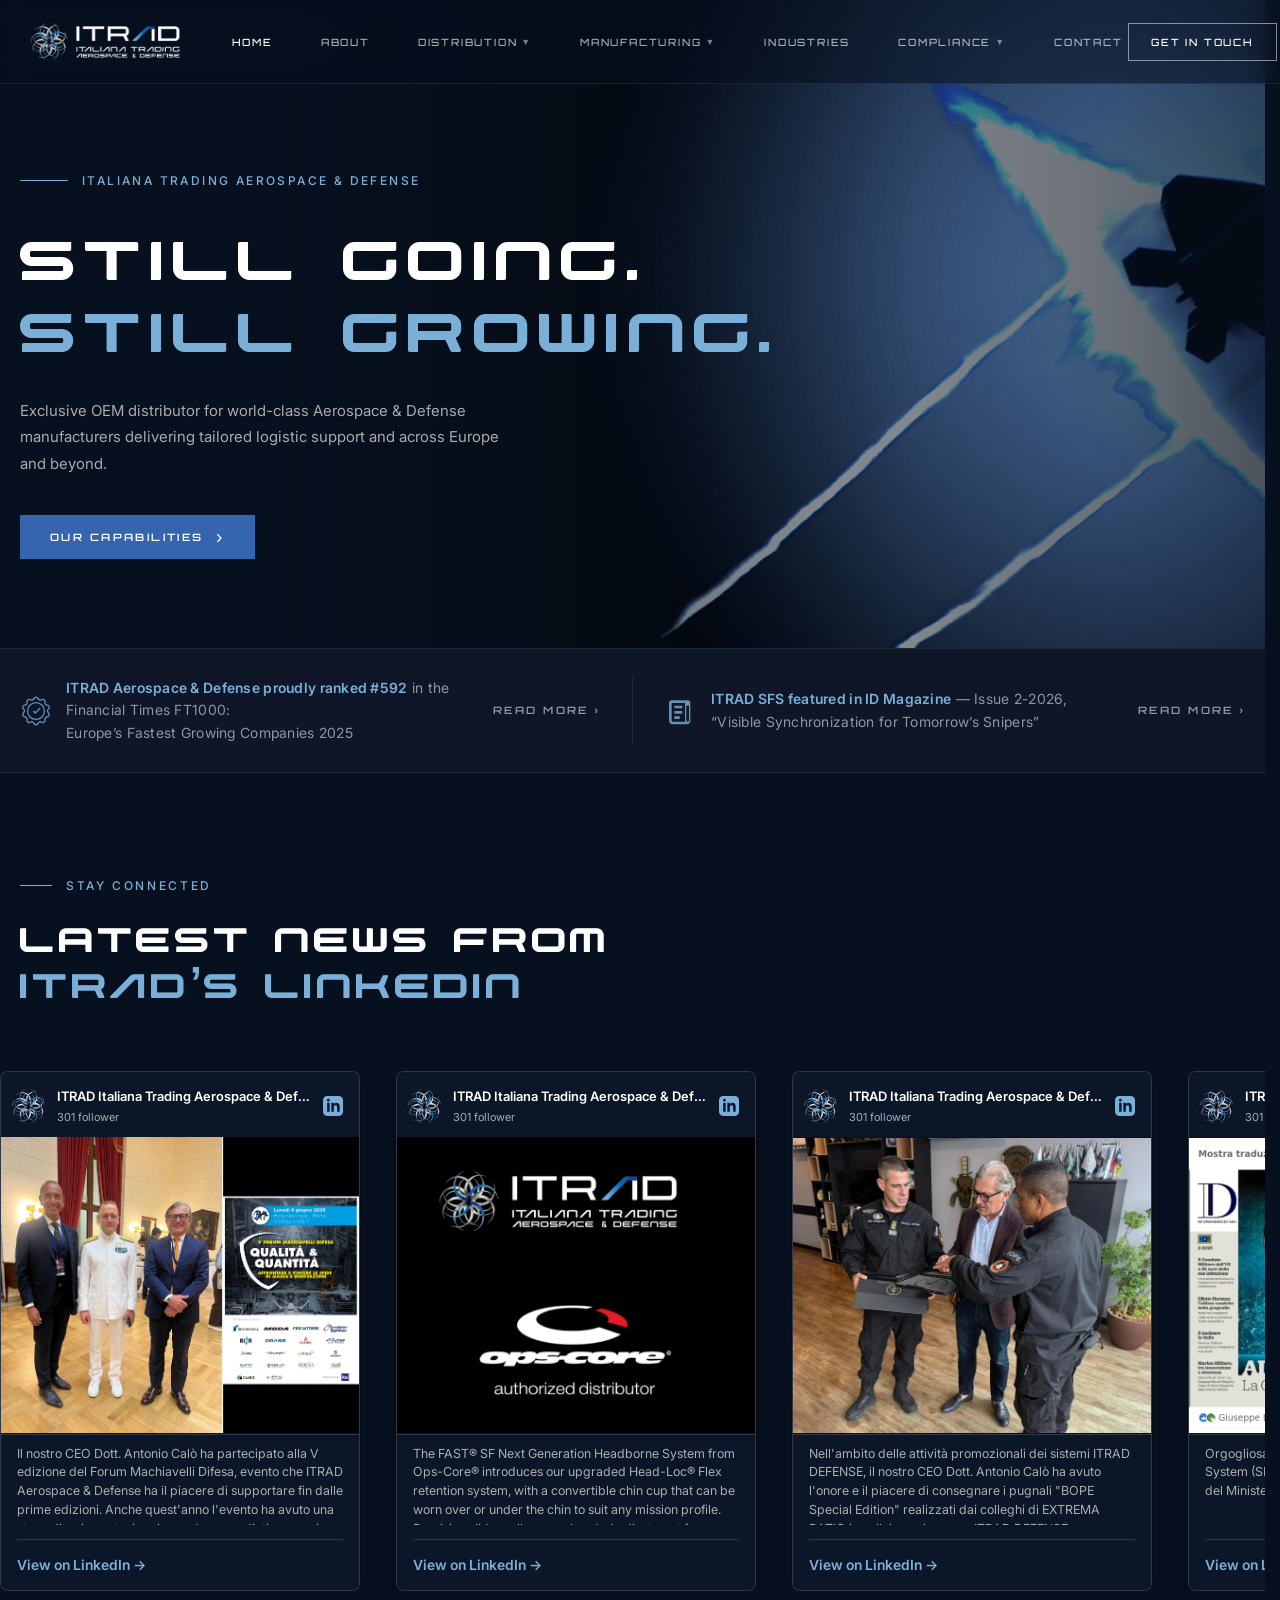
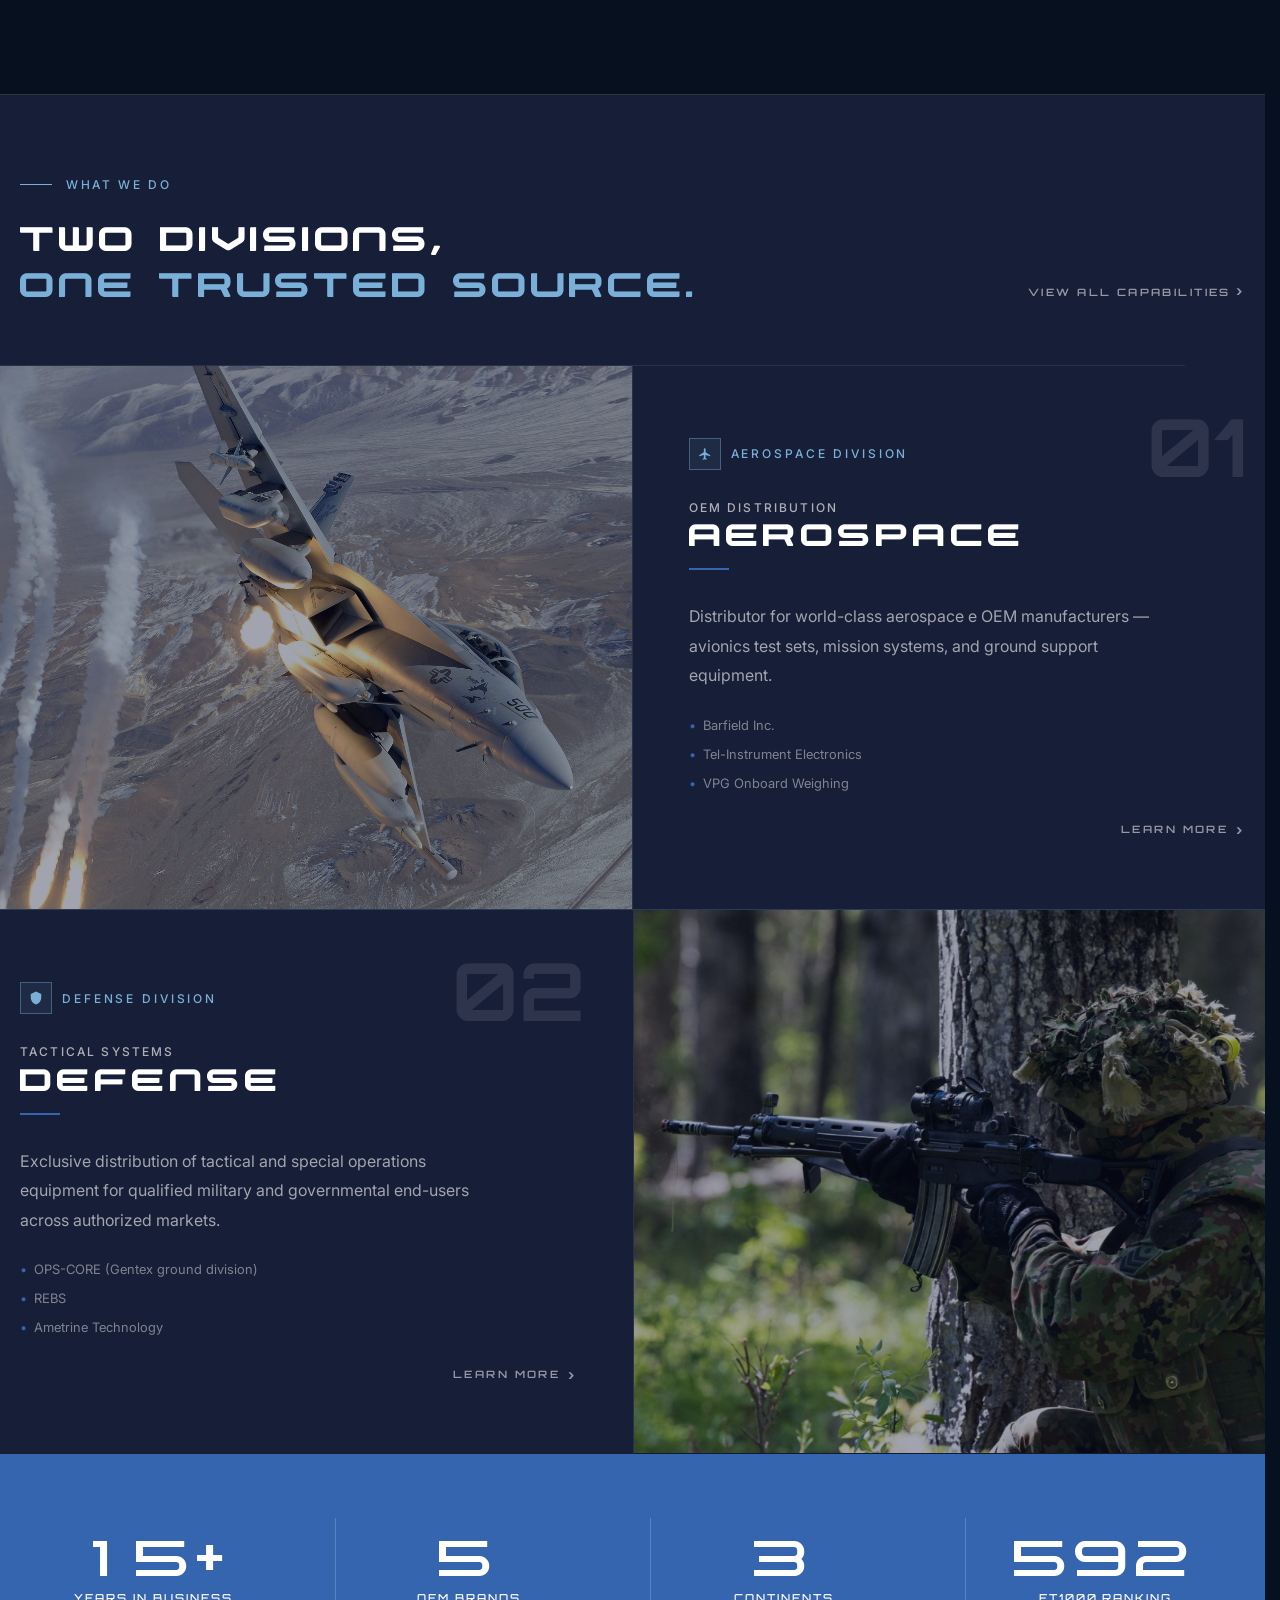
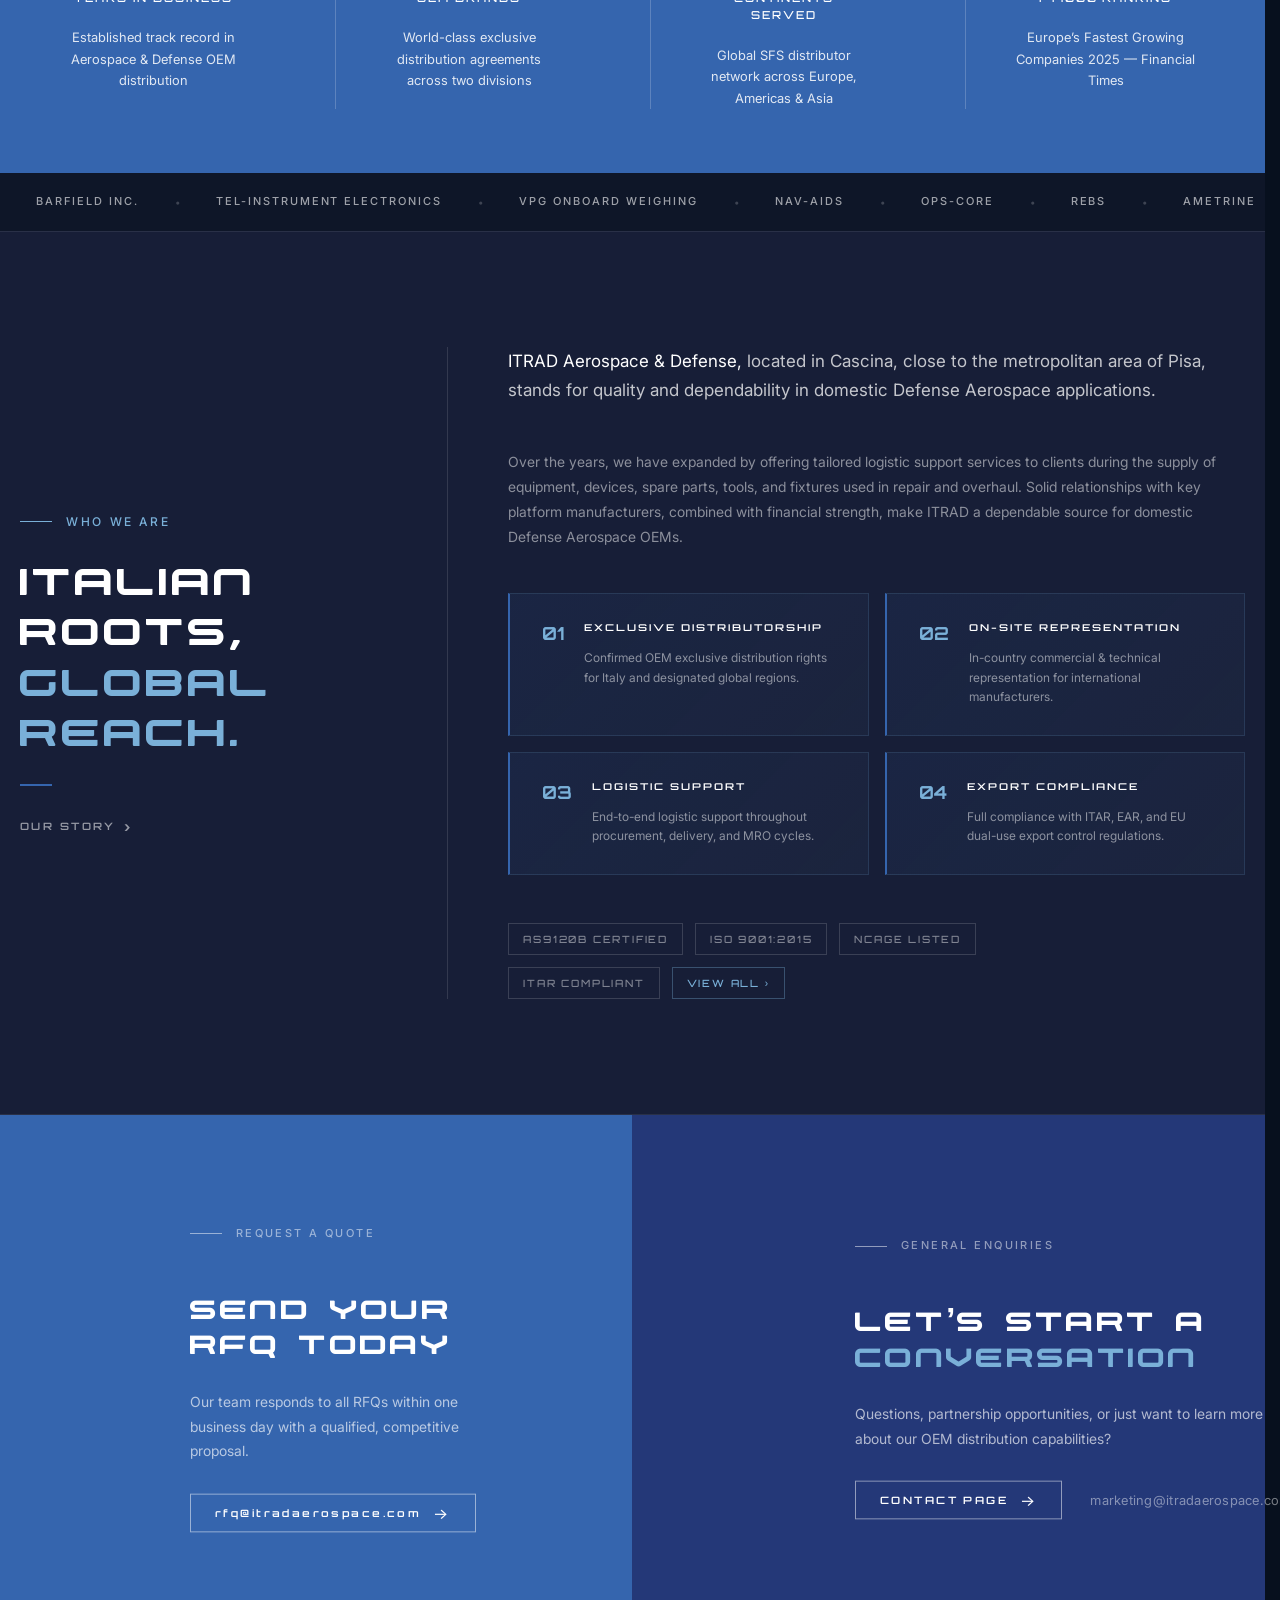
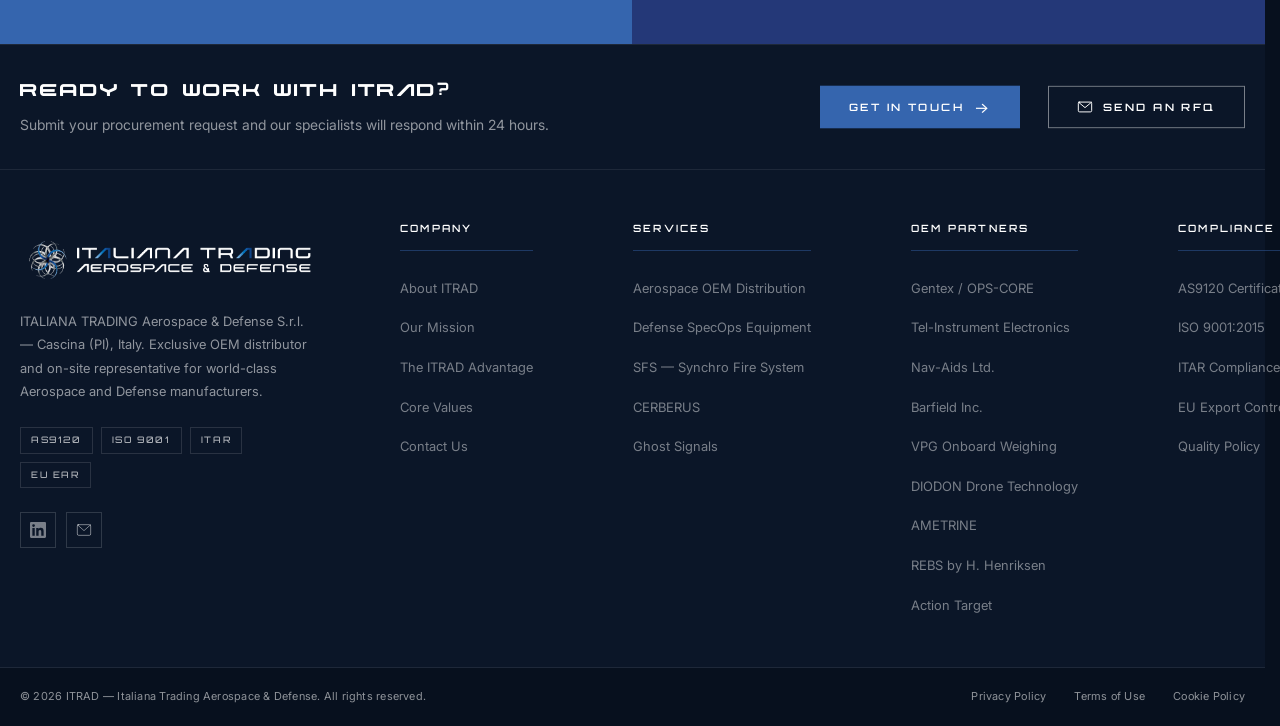
==== commit 4197587f: "aggiunta pagina Policy" ====
--- a/index.html
+++ b/index.html
@@ -64,7 +64,16 @@
 							</ul>
 						</li>
 						<li><a href="industries.html">industries</a></li>
-						<li><a href="certifications.html">certifications</a></li>
+						<li class="navbar__dropdown">
+							<a href="certifications.html">
+								compliance
+								<span class="navbar__caret">&#9660;</span>
+							</a>
+							<ul class="navbar__submenu">
+								<li><a href="certifications.html">Certifications</a></li>
+								<li><a href="privacy.html">Privacy</a></li>
+							</ul>
+						</li>
 						<li><a href="contact.html">contact</a></li>
 					</ul>
 				</nav>
@@ -711,7 +720,7 @@
 			<div class="footer__bottom-container">
 				<p class="footer__copyright">&copy; 2026 ITRAD &mdash; Italiana Trading Aerospace &amp; Defense. All rights reserved.</p>
 				<nav class="footer__legal">
-					<a href="#">Privacy Policy</a>
+					<a href="privacy.html">Privacy Policy</a>
 					<a href="#">Terms of Use</a>
 					<a href="#">Cookie Policy</a>
 				</nav>
--- a/css/style.css
+++ b/css/style.css
@@ -333,6 +333,12 @@
   background-color: rgba(122, 176, 216, 0.08);
 }
 
+.navbar__submenu li.is-current > a,
+.navbar__submenu a[aria-current="page"] {
+  color: #ffffff;
+  background-color: rgba(122, 176, 216, 0.12);
+}
+
 .navbar__toggle {
   display: none;
   flex-direction: column;
@@ -1873,6 +1879,10 @@
 
 .footer__legal a:hover {
   color: rgba(255, 255, 255, 0.7);
+}
+
+.footer__legal a[aria-current="page"] {
+  color: #7AB0D8;
 }
 
 /* ============================================================
@@ -4228,6 +4238,51 @@
   color: #ffffff;
   text-transform: lowercase;
   margin-bottom: 56px;
+}
+
+.cert-intro {
+  max-width: 920px;
+  margin: 0 auto 40px;
+  padding: 28px 32px;
+  background: linear-gradient(180deg, rgba(11, 22, 40, 0.52), rgba(11, 22, 40, 0.26));
+  border: 1px solid rgba(255, 255, 255, 0.1);
+}
+
+.cert-intro__label {
+  font-family: var(--font-orbitron);
+  font-weight: 600;
+  font-size: 9px;
+  letter-spacing: 0.18em;
+  text-transform: uppercase;
+  color: #7AB0D8;
+  margin-bottom: 12px;
+}
+
+.cert-intro__title {
+  font-family: var(--font-display);
+  font-size: 24px;
+  line-height: 1.15;
+  letter-spacing: 0.04em;
+  color: #ffffff;
+  text-transform: lowercase;
+  margin-bottom: 14px;
+}
+
+.cert-intro__desc {
+  font-family: var(--font-body);
+  font-size: 14px;
+  line-height: 1.8;
+  color: rgba(255, 255, 255, 0.68);
+  max-width: 760px;
+}
+
+.cert-intro__meta {
+  margin-top: 16px;
+  font-family: var(--font-body);
+  font-size: 11px;
+  letter-spacing: 0.14em;
+  text-transform: uppercase;
+  color: rgba(255, 255, 255, 0.45);
 }
 
 .cert-row {
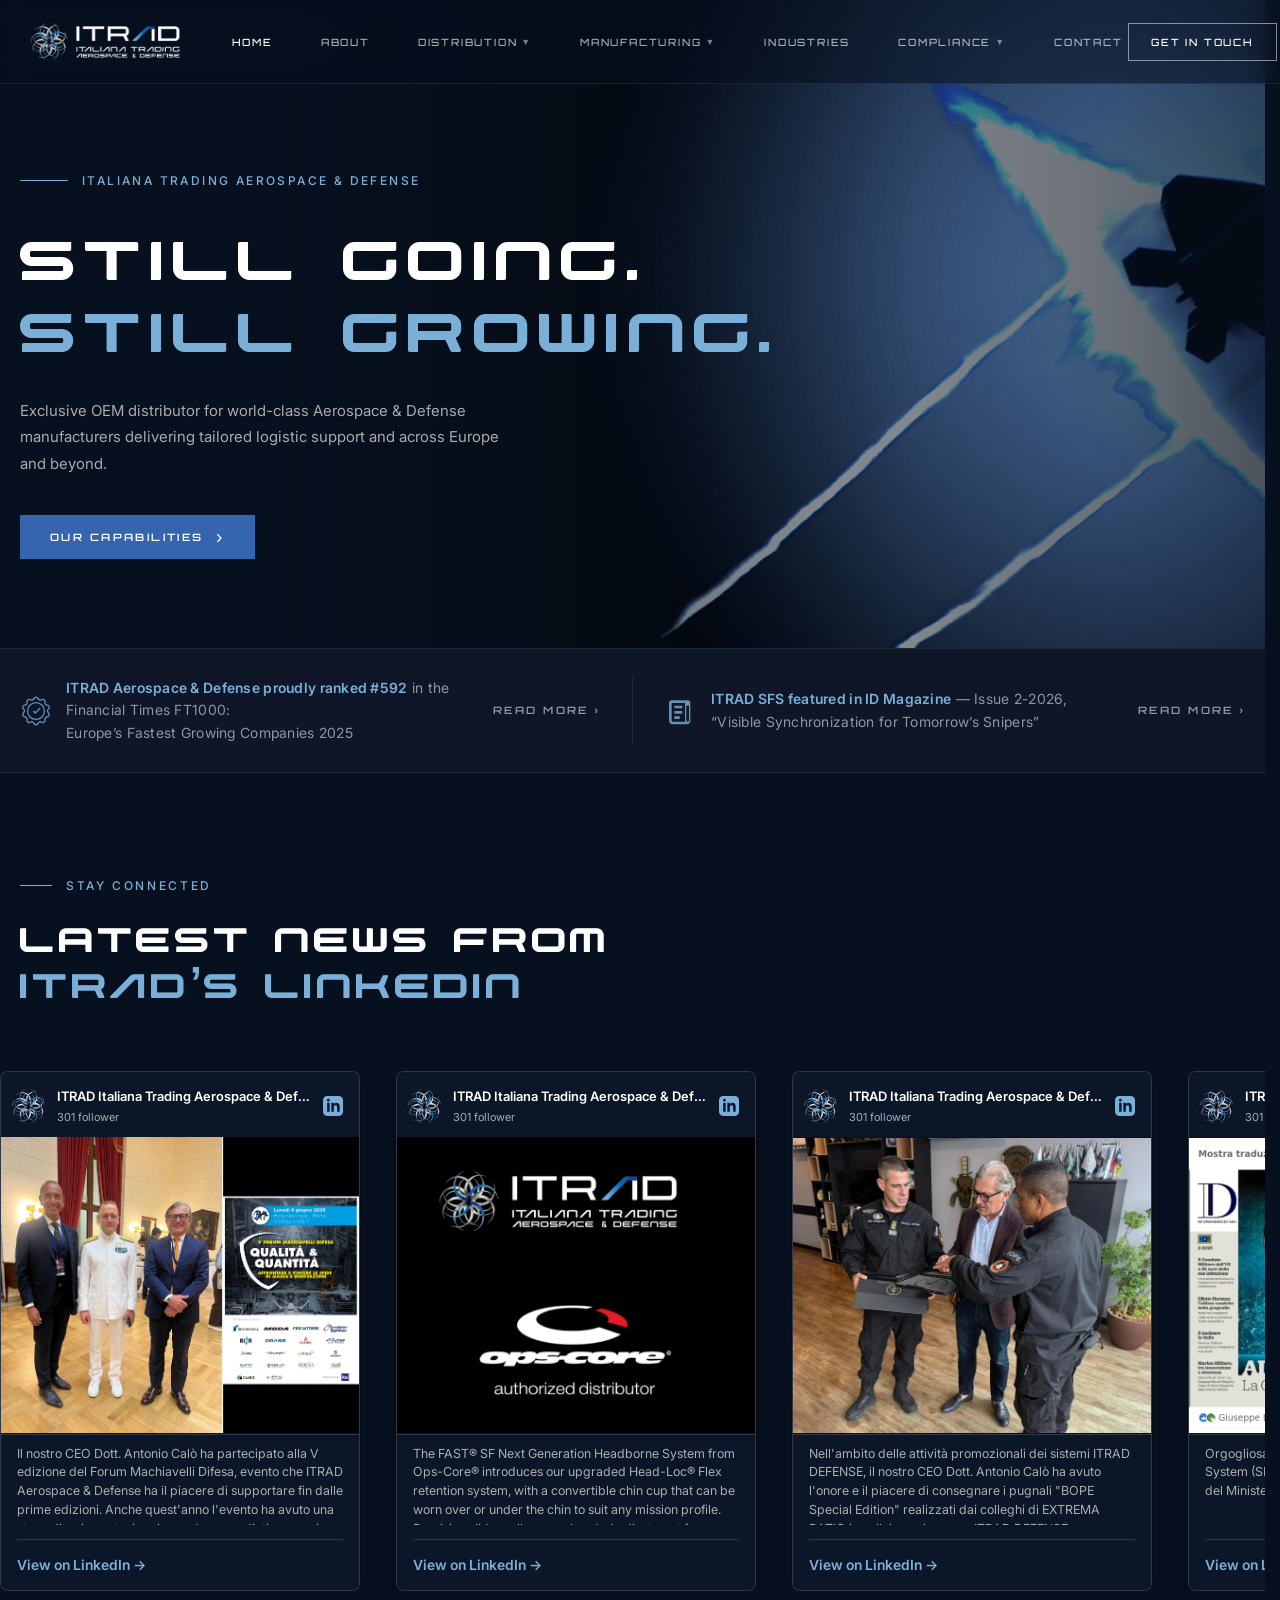
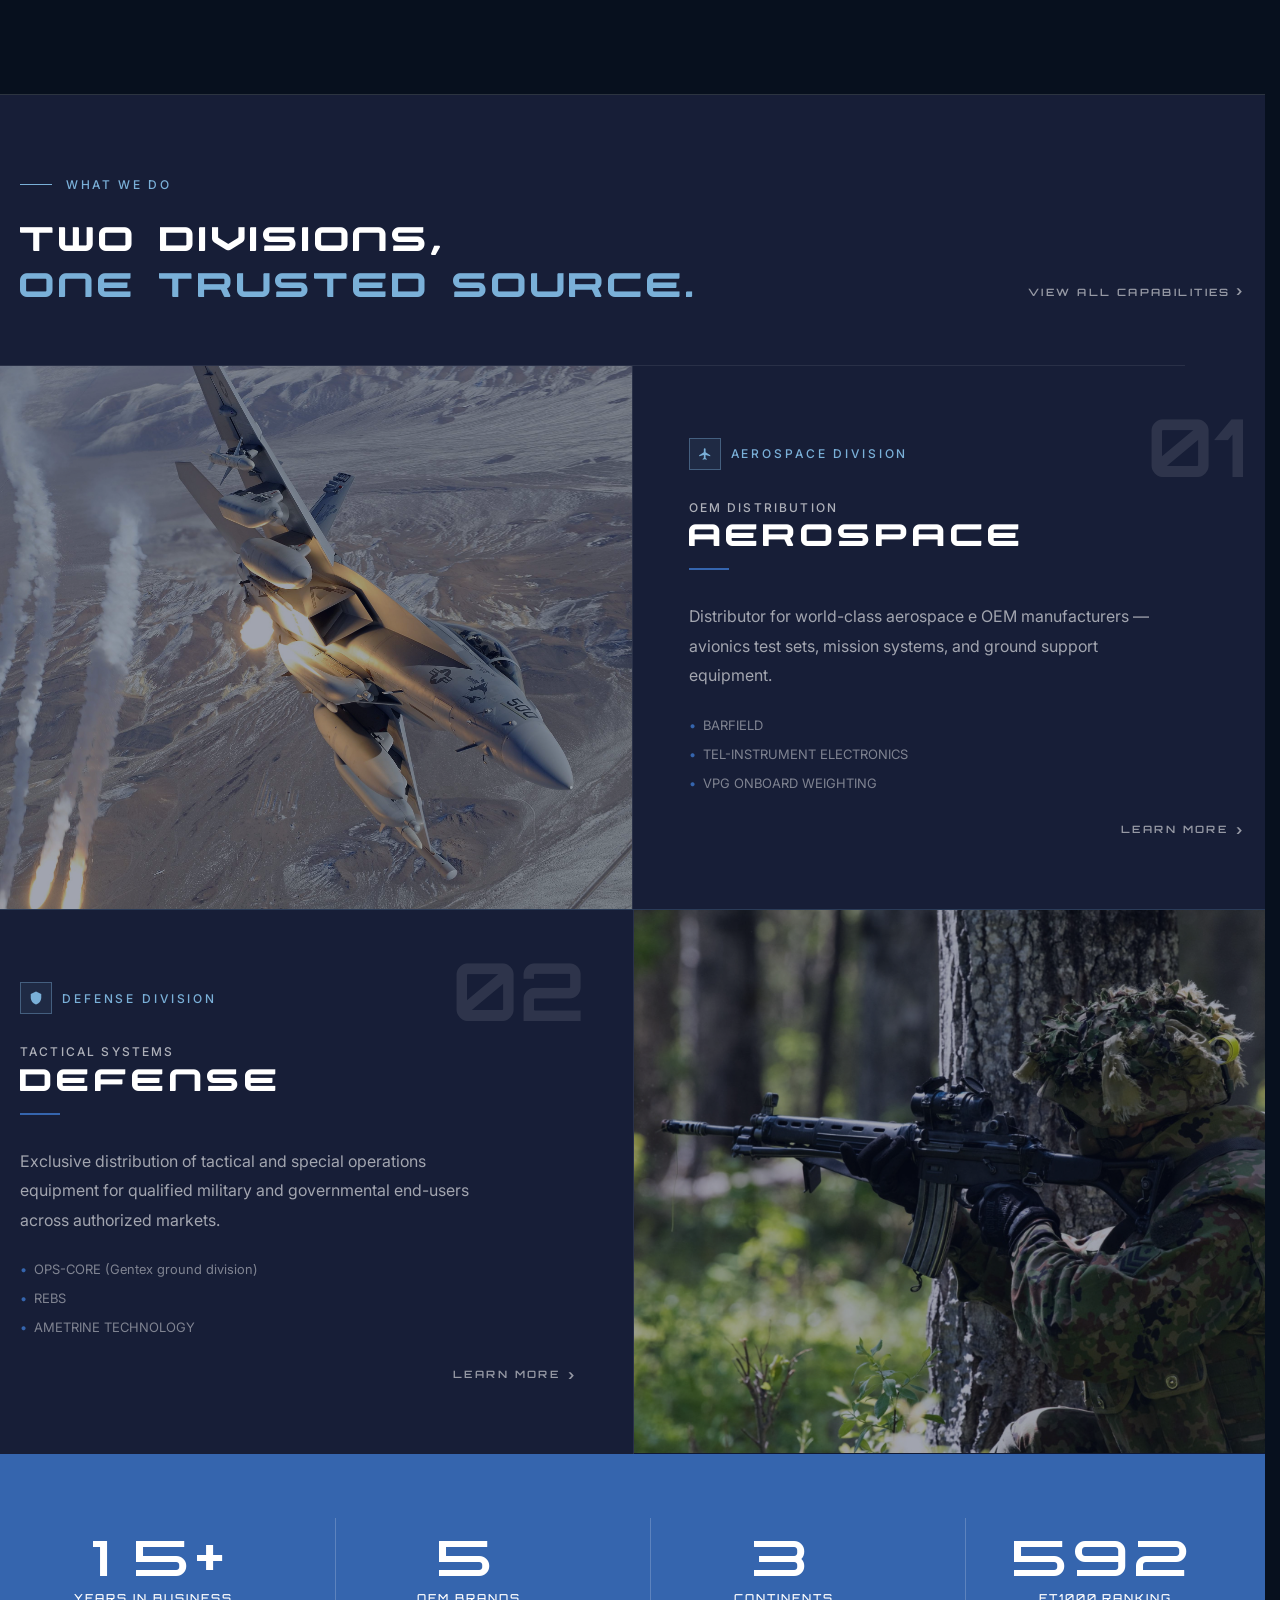
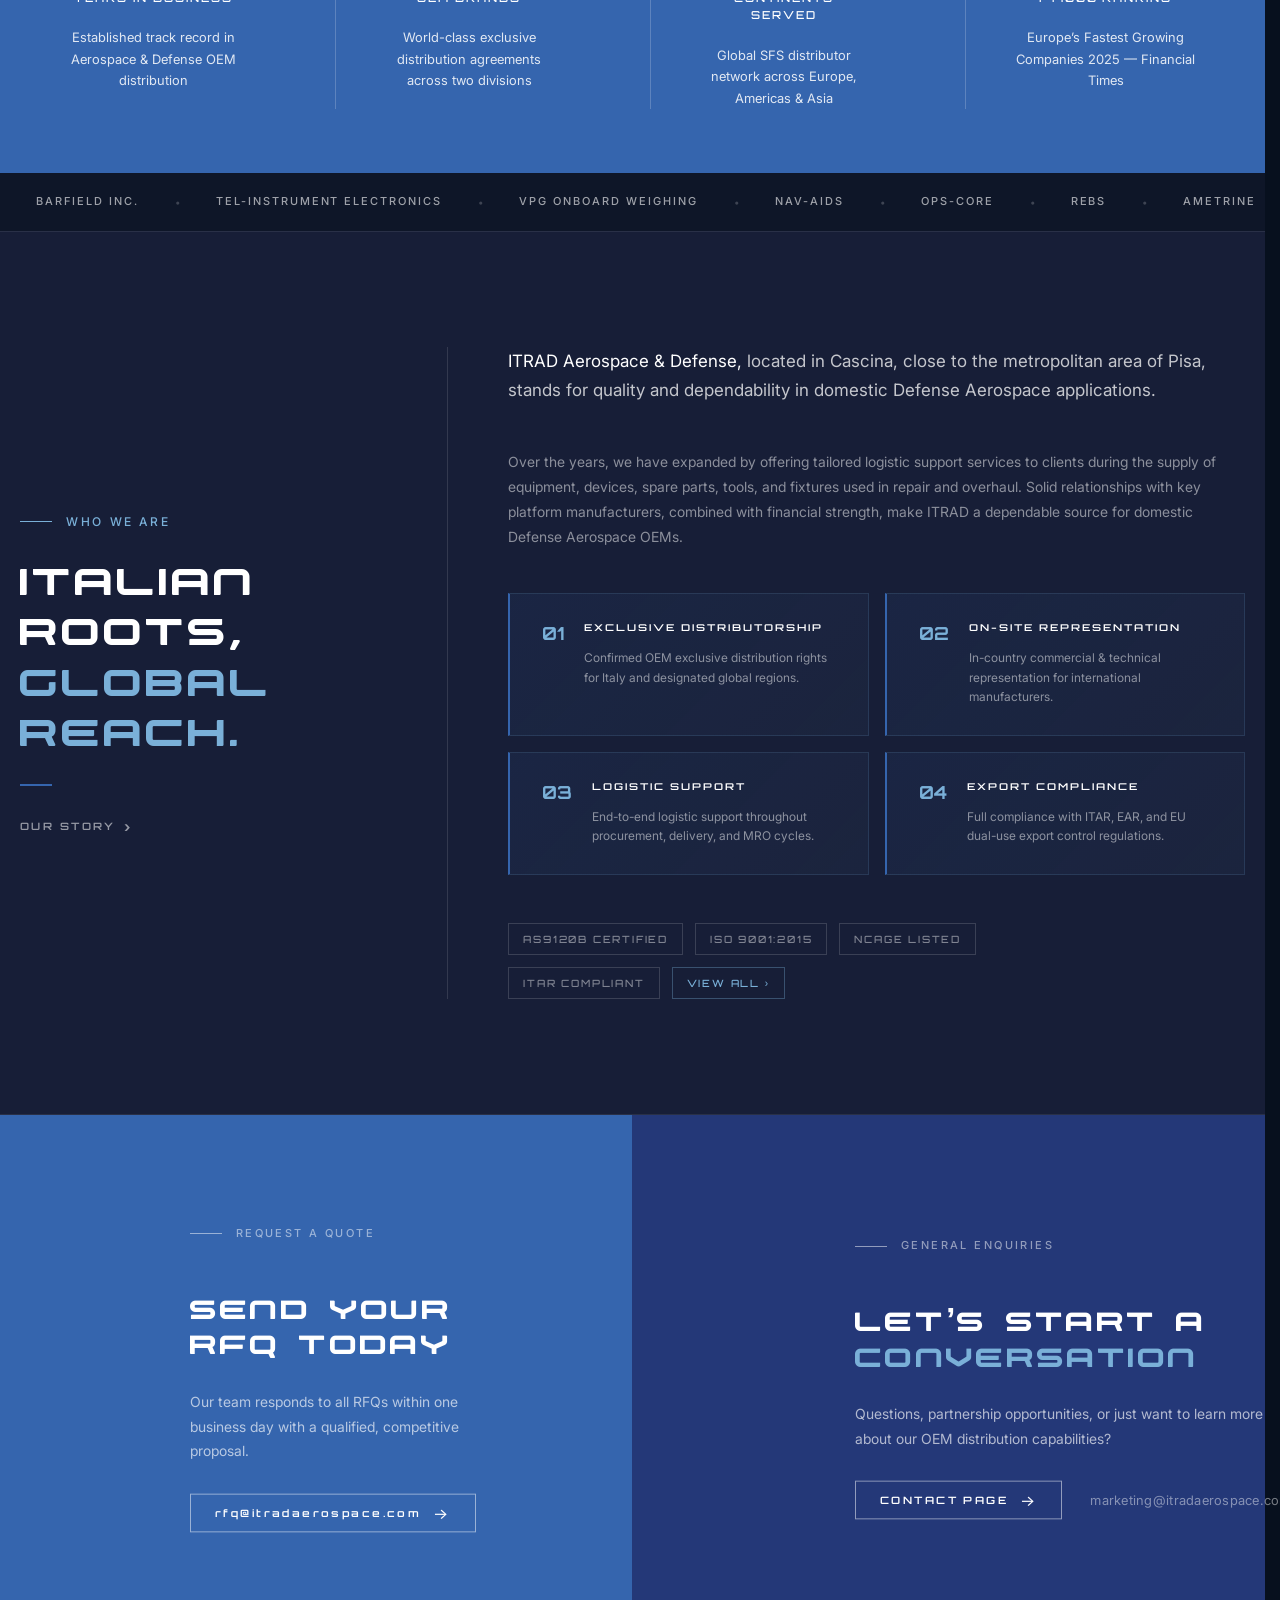
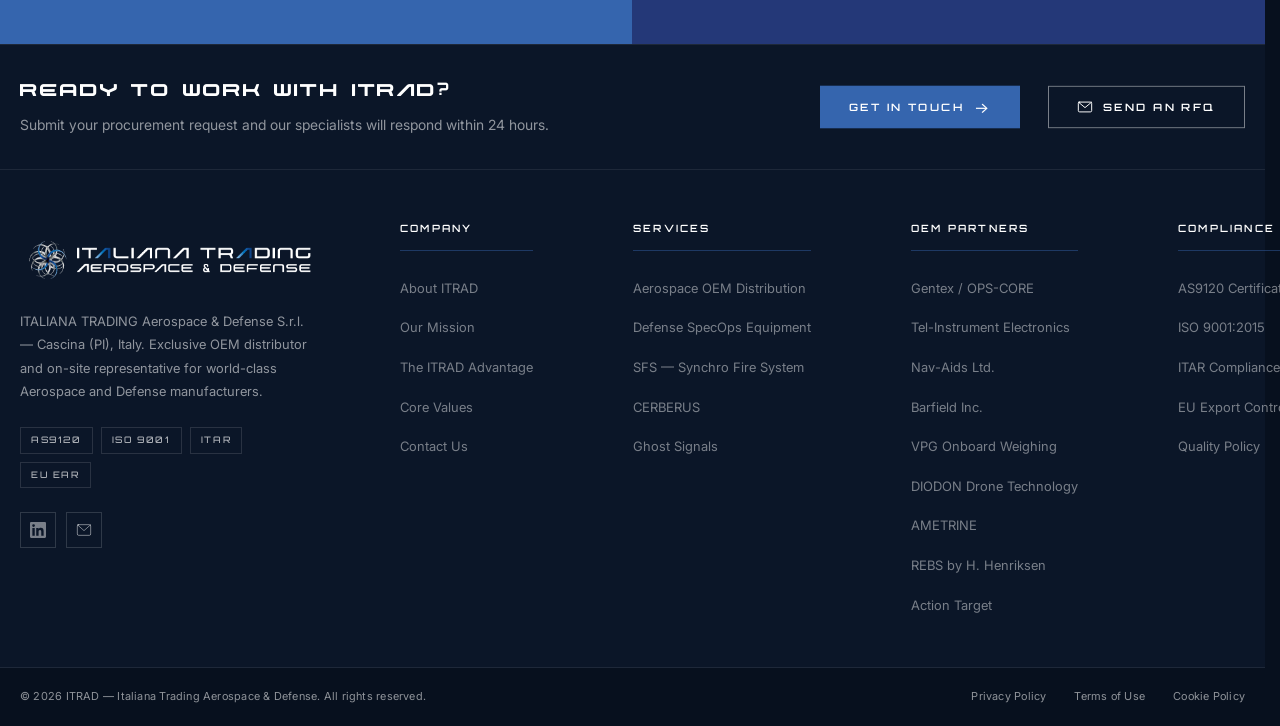
==== commit 5fe36780: "piccoli fix fatti" ====
--- a/index.html
+++ b/index.html
@@ -417,9 +417,9 @@
 				<h3 class="division__title">aerospace</h3>
 				<p class="division__desc">Distributor for world-class aerospace e OEM manufacturers — avionics test sets, mission systems, and ground support equipment.</p>
 				<ul class="division__brands">
-					<li>Barfield Inc.</li>
-					<li>Tel-Instrument Electronics</li>
-					<li>VPG Onboard Weighing</li>
+					<li>BARFIELD</li>
+					<li>TEL-INSTRUMENT ELECTRONICS</li>
+					<li>VPG ONBOARD WEIGHTING</li>
 				</ul>
 				<a href="distribution-aerospace.html" class="division__learn-more">learn more <span class="divisions__caret">&#8250;</span></a>
 			</div>
@@ -443,7 +443,7 @@
 				<ul class="division__brands">
 					<li>OPS-CORE (Gentex ground division)</li>
 					<li>REBS</li>
-					<li>Ametrine Technology</li>
+					<li>AMETRINE TECHNOLOGY</li>
 				</ul>
 				<a href="distribution-defense.html" class="division__learn-more">learn more <span class="divisions__caret">&#8250;</span></a>
 			</div>
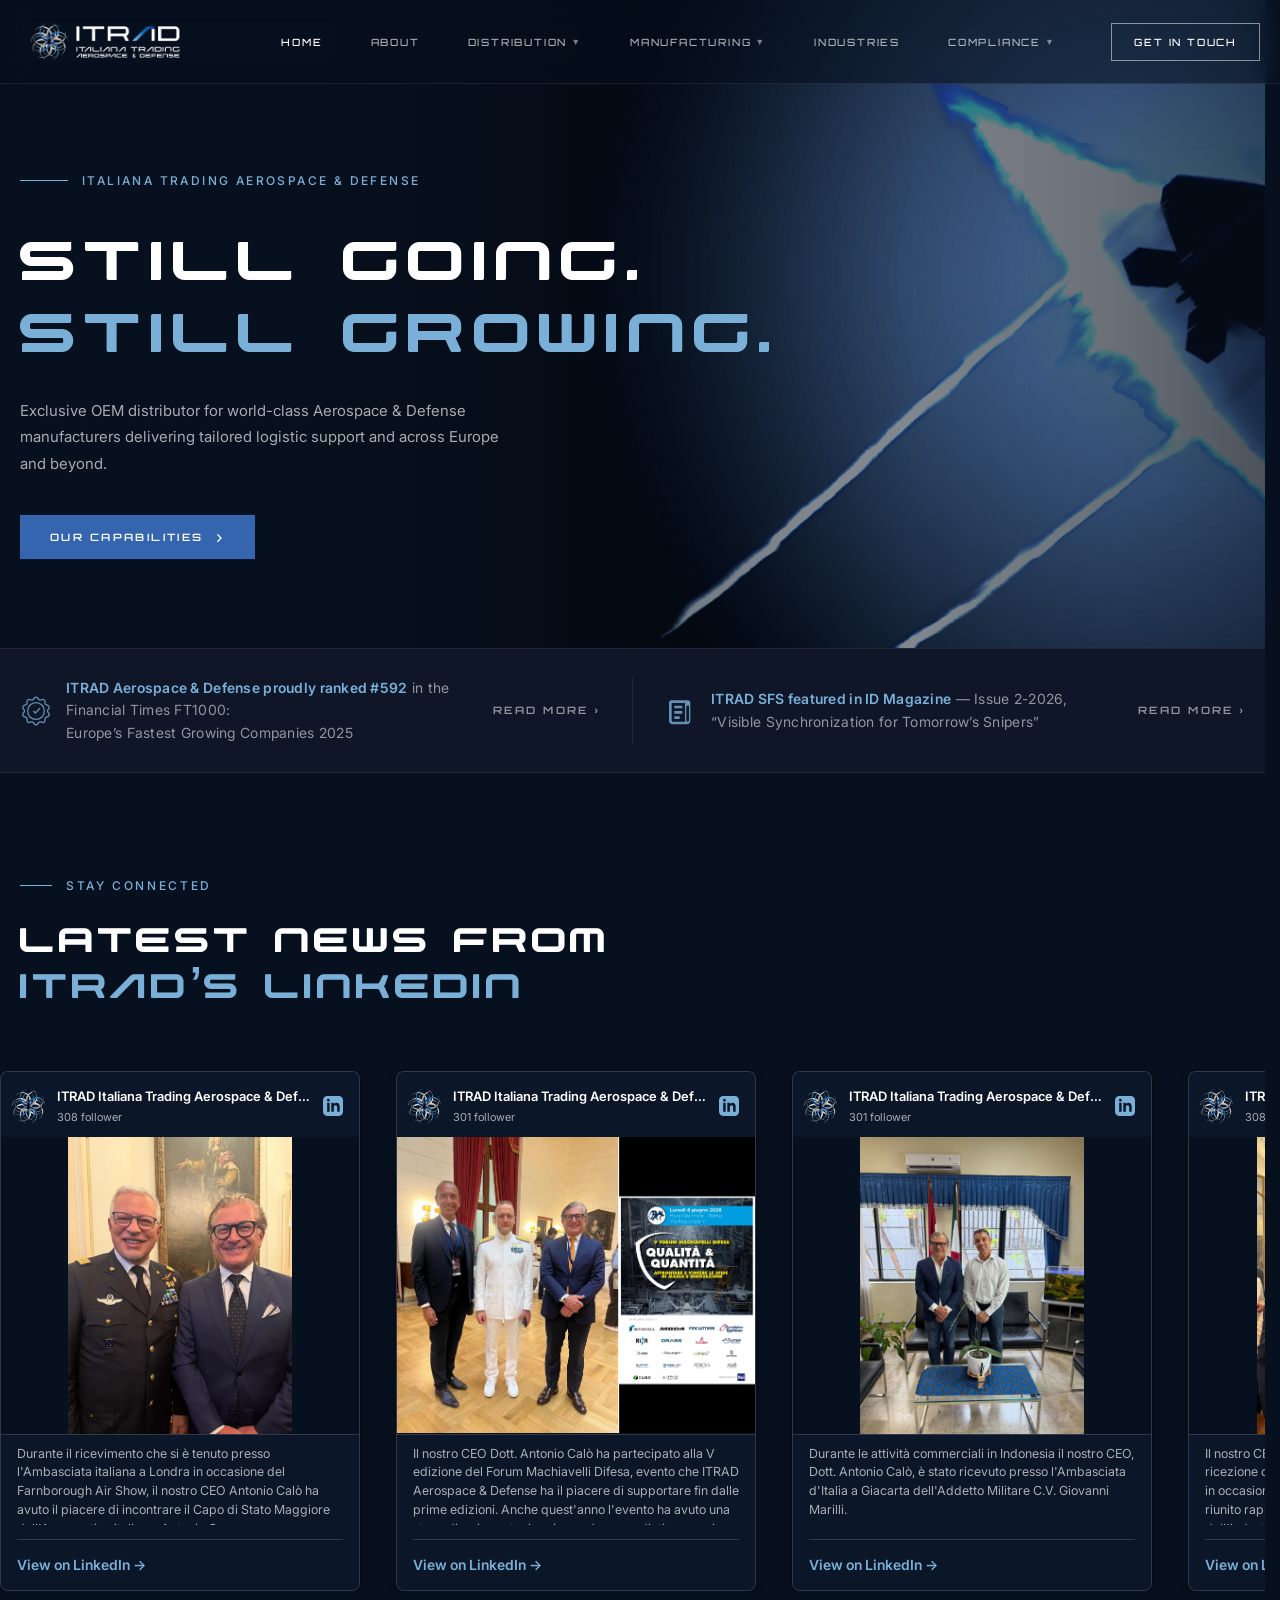
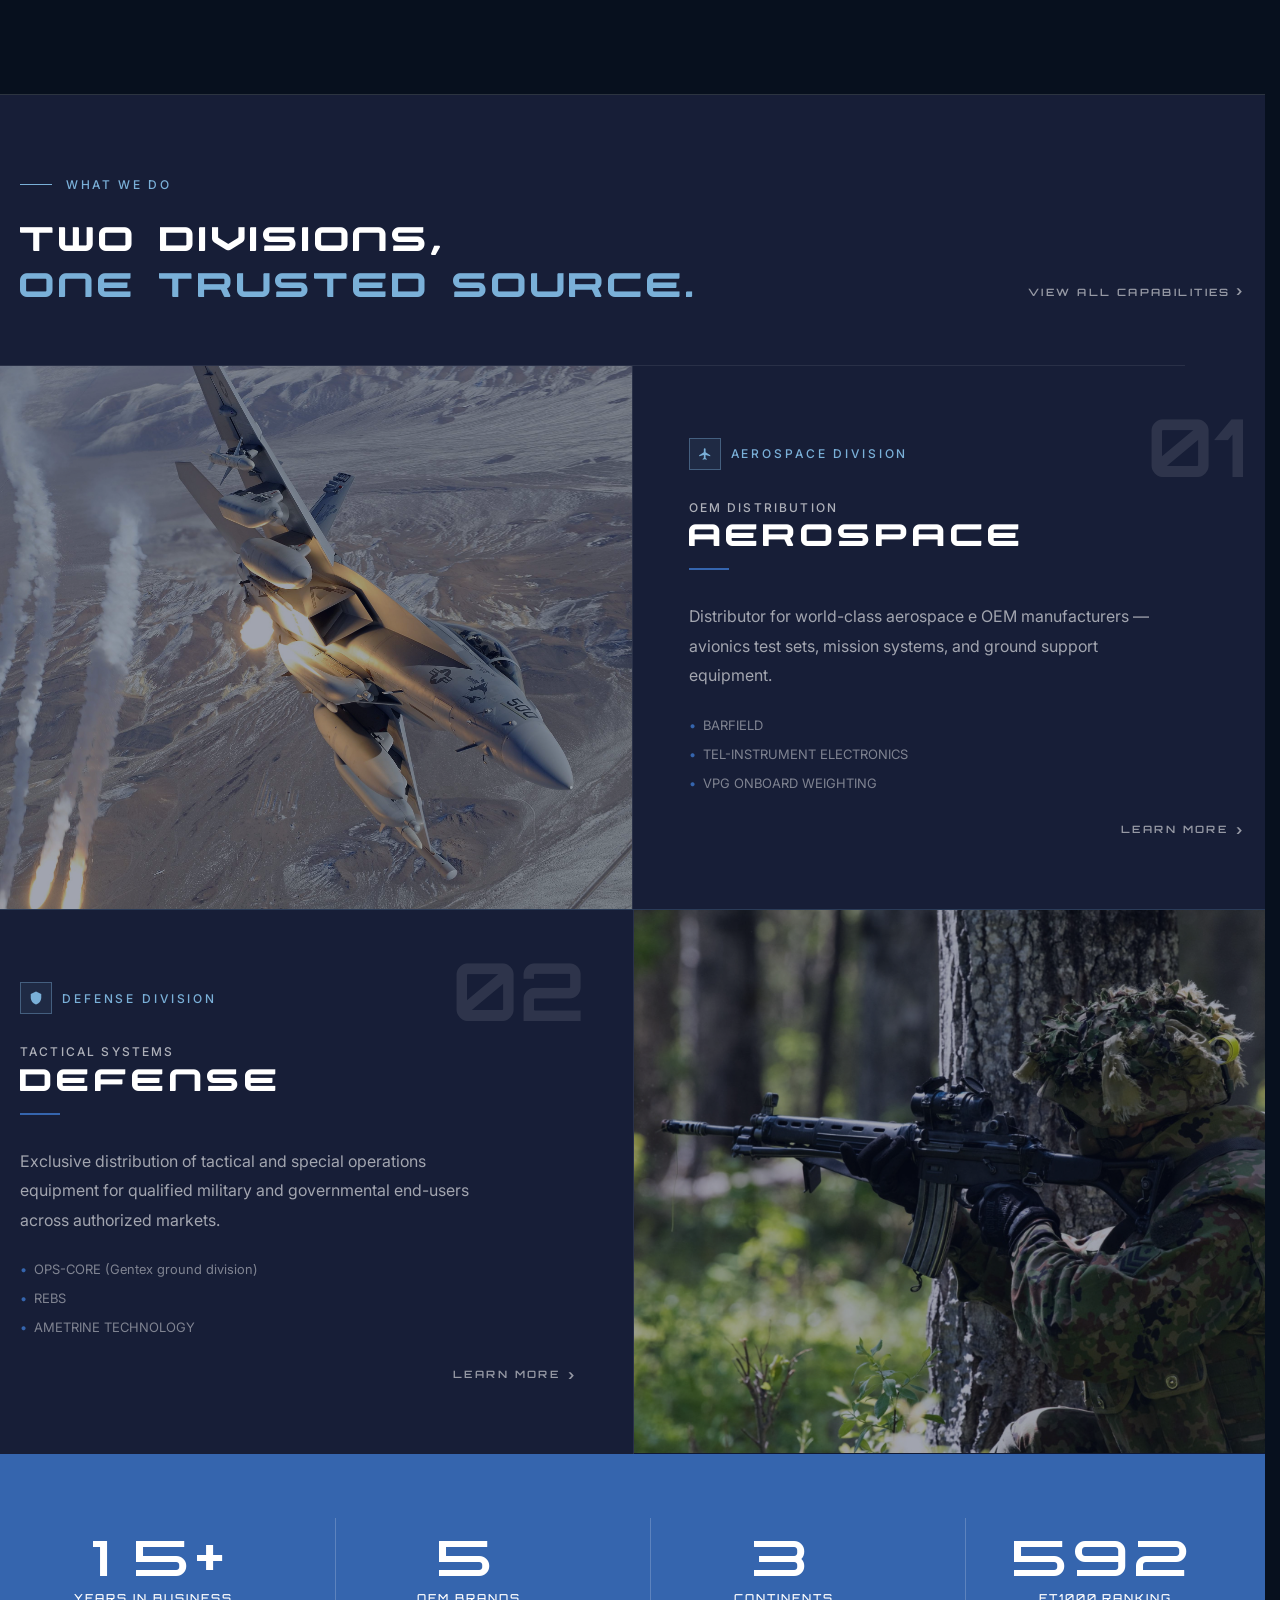
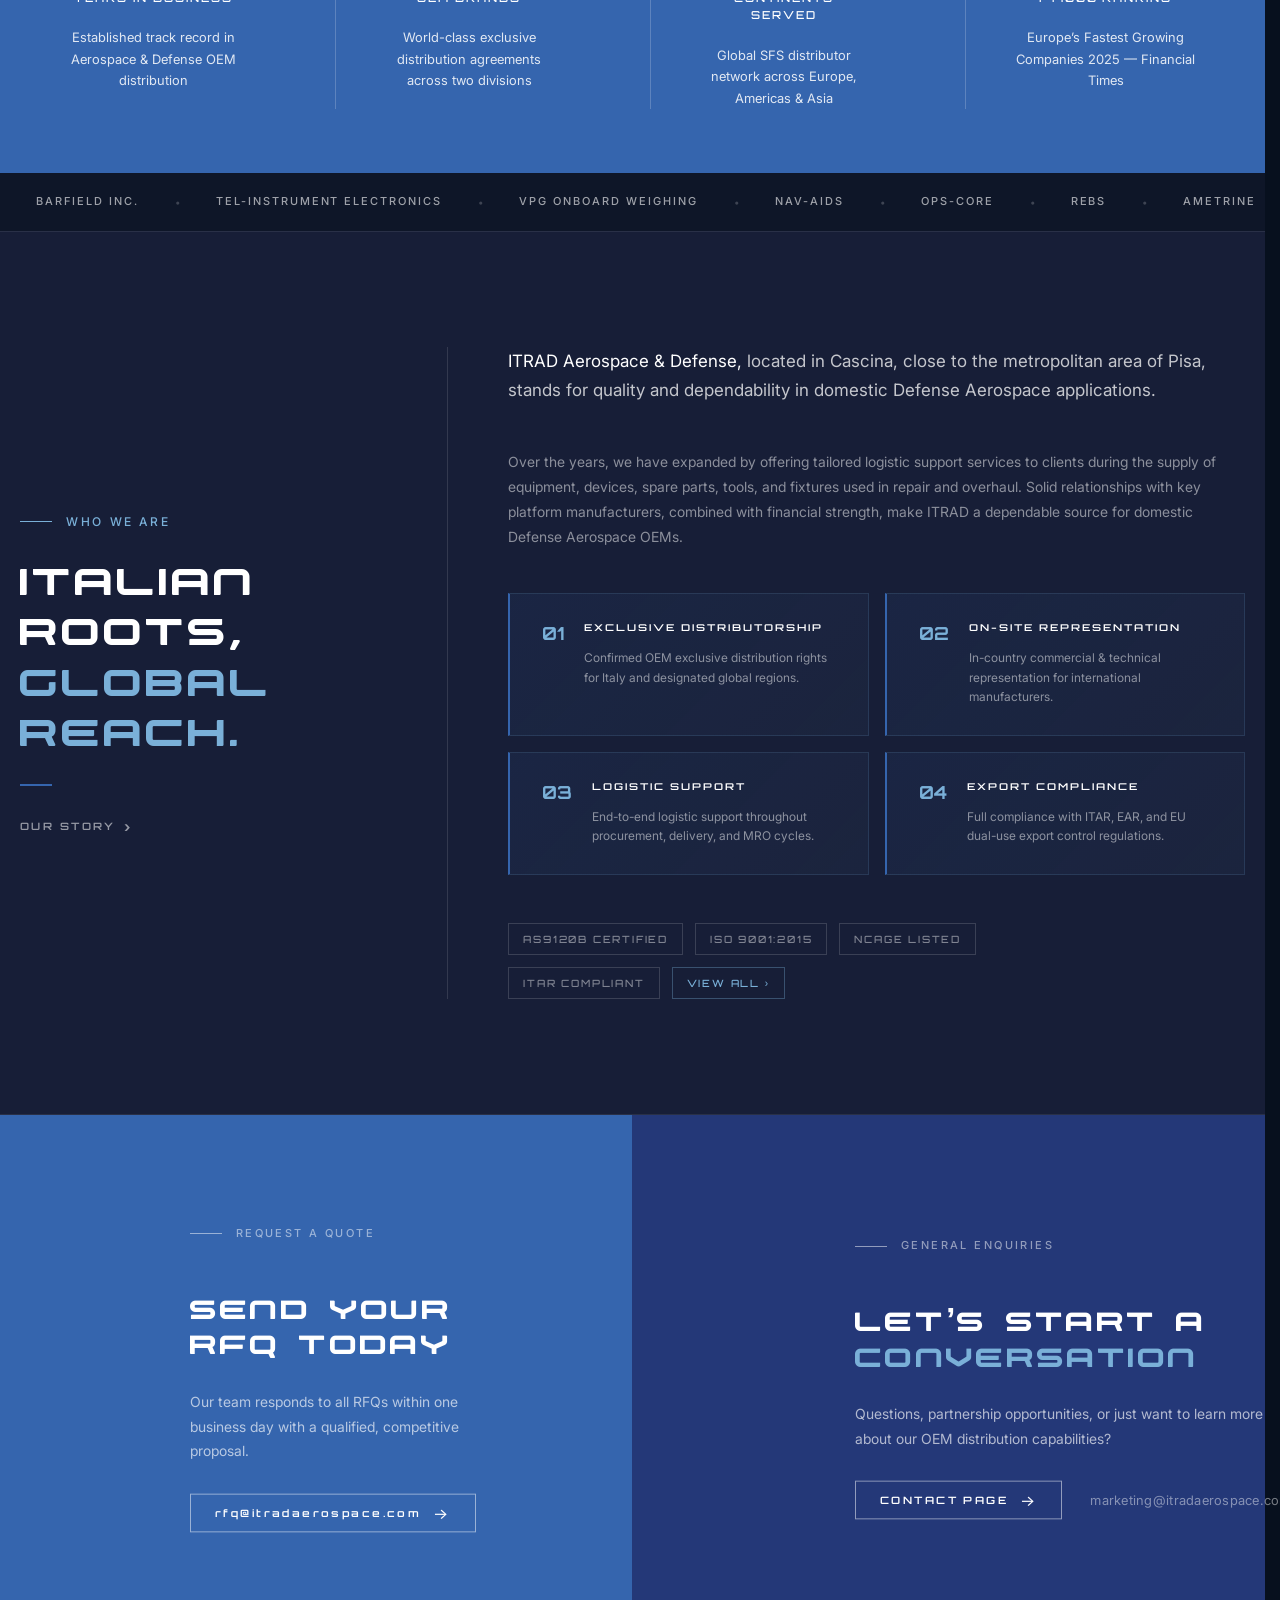
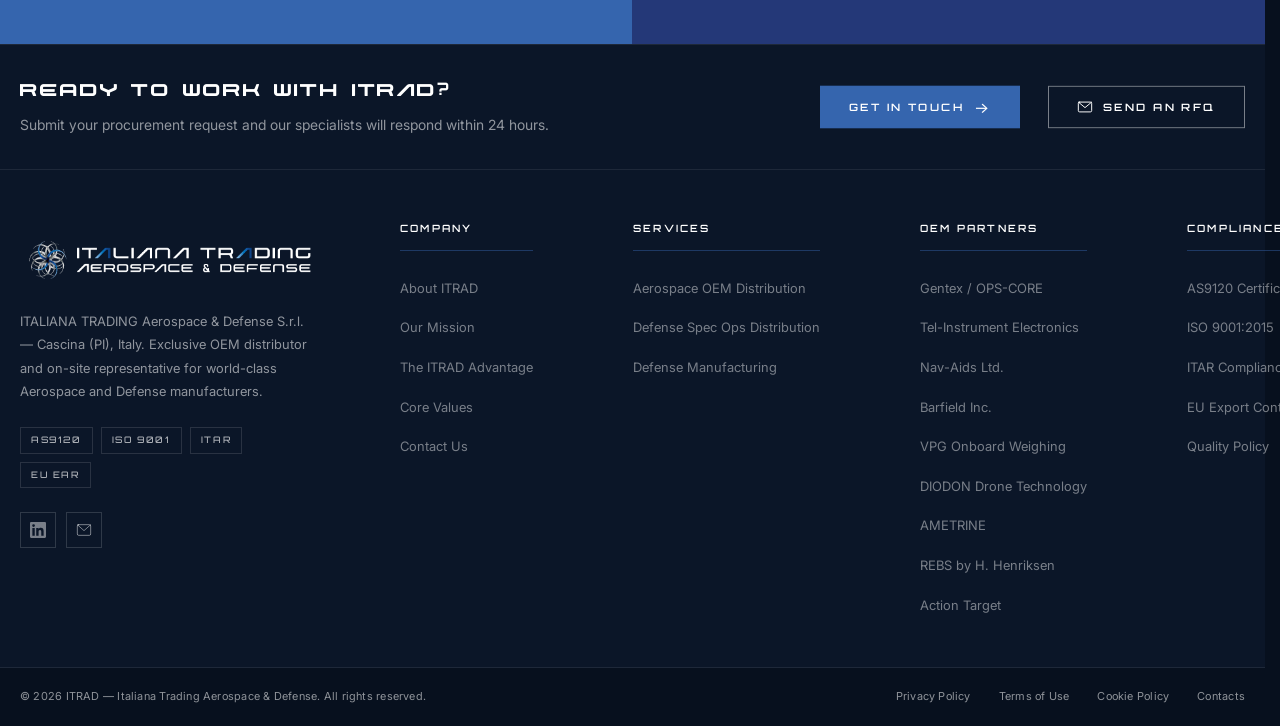
==== commit d11d34c9: "fix responsive mobile" ====
--- a/index.html
+++ b/index.html
@@ -60,7 +60,7 @@
 								<li><a href="manufacturing-defense.html">Defense - SFS</a></li>
 								<li><a href="cerberus.html">Defense - Cerberus</a></li>
 								<li><a href="ghost-signals.html">Defense - Ghost Signals</a></li>
-								<li><a href="itrad-exclusives.html">ITRAD Exclusives</a></li>
+								<!--li><a href="itrad-exclusives.html">ITRAD Exclusives</a></li-->
 							</ul>
 						</li>
 						<li><a href="industries.html">industries</a></li>
@@ -74,7 +74,7 @@
 								<li><a href="privacy.html">Privacy</a></li>
 							</ul>
 						</li>
-						<li><a href="contact.html">contact</a></li>
+						
 					</ul>
 				</nav>
 
@@ -171,6 +171,24 @@
 			<div class="linkedin-feed__track">
 
 				<div class="linkedin-feed__card">
+					<a class="li-card" href="https://www.linkedin.com/posts/itrad-aerodefense_during-the-reception-that-took-place-at-the-activity-7486060325260349442-5J_T?utm_source=share&utm_medium=member_desktop&rcm=ACoAAAhqrRUBEd0-I7dSa725-jhpbTp_DdjnSOM" target="_blank" rel="noopener">
+						<div class="li-card__header">
+							<img class="li-card__avatar" src="references/images/favicon.png" alt="ITRAD">
+							<div class="li-card__meta">
+								<span class="li-card__name">ITRAD Italiana Trading Aerospace &amp; Defense</span>
+								<span class="li-card__sub">308 follower</span>
+							</div>
+							<svg class="li-card__icon" xmlns="http://www.w3.org/2000/svg" width="20" height="20" viewBox="0 0 24 24" fill="currentColor" aria-hidden="true"><path d="M19 0h-14c-2.761 0-5 2.239-5 5v14c0 2.761 2.239 5 5 5h14c2.762 0 5-2.239 5-5v-14c0-2.761-2.238-5-5-5zm-11 19h-3v-11h3v11zm-1.5-12.268c-.966 0-1.75-.79-1.75-1.764s.784-1.764 1.75-1.764 1.75.79 1.75 1.764-.783 1.764-1.75 1.764zm13.5 12.268h-3v-5.604c0-3.368-4-3.113-4 0v5.604h-3v-11h3v1.765c1.396-2.586 7-2.777 7 2.476v6.759z"/></svg>
+						</div>
+						<img class="li-card__image" src="references/images/linkedin/0.png" alt="Forum Machiavelli Difesa">
+						<div class="li-card__body">
+							<p class="li-card__text">Durante il ricevimento che si è tenuto presso l'Ambasciata italiana a Londra in occasione del Farnborough Air Show, il nostro CEO Antonio Calò ha avuto il piacere di incontrare il Capo di Stato Maggiore dell'Aeronautica italiano, Antonio Conserva.</p>
+							<span class="li-card__cta">View on LinkedIn &rarr;</span>
+						</div>
+					</a>
+				</div>
+
+				<div class="linkedin-feed__card">
 					<a class="li-card" href="https://www.linkedin.com/posts/itrad-aerodefense_il-nostro-ceo-dott-antonio-cal%C3%B2-ha-partecipato-activity-7470837263090905088-EKHx" target="_blank" rel="noopener">
 						<div class="li-card__header">
 							<img class="li-card__avatar" src="references/images/favicon.png" alt="ITRAD">
@@ -187,19 +205,39 @@
 						</div>
 					</a>
 				</div>
+
+				<div class="linkedin-feed__card" aria-hidden="true">
+					<a class="li-card" href="https://www.linkedin.com/posts/during-the-course-of-the-commercial-activities-share-7484884113057943552-gIwJ/?utm_source=share&utm_medium=member_desktop&rcm=ACoAAAhqrRUBEd0-I7dSa725-jhpbTp_DdjnSOM" target="_blank" rel="noopener">
+						<div class="li-card__header">
+							<img class="li-card__avatar" src="references/images/favicon.png" alt="">
+							<div class="li-card__meta">
+								<span class="li-card__name">ITRAD Italiana Trading Aerospace &amp; Defense</span>
+								<span class="li-card__sub">301 follower</span>
+							</div>
+							<svg class="li-card__icon" xmlns="http://www.w3.org/2000/svg" width="20" height="20" viewBox="0 0 24 24" fill="currentColor" aria-hidden="true"><path d="M19 0h-14c-2.761 0-5 2.239-5 5v14c0 2.761 2.239 5 5 5h14c2.762 0 5-2.239 5-5v-14c0-2.761-2.238-5-5-5zm-11 19h-3v-11h3v11zm-1.5-12.268c-.966 0-1.75-.79-1.75-1.764s.784-1.764 1.75-1.764 1.75.79 1.75 1.764-.783 1.764-1.75 1.764zm13.5 12.268h-3v-5.604c0-3.368-4-3.113-4 0v5.604h-3v-11h3v1.765c1.396-2.586 7-2.777 7 2.476v6.759z"/></svg>
+						</div>
+						<img class="li-card__image" src="references/images/linkedin/000.png" alt="">
+						<div class="li-card__body">
+							<p class="li-card__text">Durante le attività commerciali in Indonesia il nostro CEO, Dott. Antonio Calò, è stato ricevuto presso l'Ambasciata d'Italia a Giacarta dell'Addetto Militare C.V. Giovanni Marilli.</p>
+							<span class="li-card__cta">View on LinkedIn &rarr;</span>
+						</div>
+						</a>
+				</div>
+
 				<div class="linkedin-feed__card">
-					<a class="li-card" href="https://www.linkedin.com/posts/itrad-aerodefense_fightingfit-fastsf-opscore-activity-7467905540120133633-iUna" target="_blank" rel="noopener">
+					<a class="li-card" href="https://www.linkedin.com/posts/our-ceo-antonio-cal%C3%B2-has-participated-to-share-7485323705716449280-nfvP/?utm_source=share&utm_medium=member_desktop&rcm=ACoAAAhqrRUBEd0-I7dSa725-jhpbTp_DdjnSOM" target="_blank" rel="noopener">
 						<div class="li-card__header">
 							<img class="li-card__avatar" src="references/images/favicon.png" alt="ITRAD">
 							<div class="li-card__meta">
 								<span class="li-card__name">ITRAD Italiana Trading Aerospace &amp; Defense</span>
-								<span class="li-card__sub">301 follower</span>
-							</div>
-							<svg class="li-card__icon" xmlns="http://www.w3.org/2000/svg" width="20" height="20" viewBox="0 0 24 24" fill="currentColor" aria-hidden="true"><path d="M19 0h-14c-2.761 0-5 2.239-5 5v14c0 2.761 2.239 5 5 5h14c2.762 0 5-2.239 5-5v-14c0-2.761-2.238-5-5-5zm-11 19h-3v-11h3v11zm-1.5-12.268c-.966 0-1.75-.79-1.75-1.764s.784-1.764 1.75-1.764 1.75.79 1.75 1.764-.783 1.764-1.75 1.764zm13.5 12.268h-3v-5.604c0-3.368-4-3.113-4 0v5.604h-3v-11h3v1.765c1.396-2.586 7-2.777 7 2.476v6.759z"/></svg>
-						</div>
-						<img class="li-card__image" src="references/images/linkedin/2.png" alt="FAST SF Next Generation Headborne System">
-						<div class="li-card__body">
-							<p class="li-card__text">The FAST® SF Next Generation Headborne System from Ops-Core® introduces our upgraded Head-Loc® Flex retention system, with a convertible chin cup that can be worn over or under the chin to suit any mission profile. Precision sliders allow one-handed adjustment for maximum wear comfort and security.</p>
+								<span class="li-card__sub">308 follower</span>
+							</div>
+							<svg class="li-card__icon" xmlns="http://www.w3.org/2000/svg" width="20" height="20" viewBox="0 0 24 24" fill="currentColor" aria-hidden="true"><path d="M19 0h-14c-2.761 0-5 2.239-5 5v14c0 2.761 2.239 5 5 5h14c2.762 0 5-2.239 5-5v-14c0-2.761-2.238-5-5-5zm-11 19h-3v-11h3v11zm-1.5-12.268c-.966 0-1.75-.79-1.75-1.764s.784-1.764 1.75-1.764 1.75.79 1.75 1.764-.783 1.764-1.75 1.764zm13.5 12.268h-3v-5.604c0-3.368-4-3.113-4 0v5.604h-3v-11h3v1.765c1.396-2.586 7-2.777 7 2.476v6.759z"/></svg>
+						</div>
+						<img class="li-card__image" src="references/images/linkedin/00.png" alt="FAST SF Next Generation Headborne System">
+						<div class="li-card__body">
+							<p class="li-card__text">Il nostro CEO Antonio Calò ha partecipato a una ricezione organizzata dall'Ambasciata d'Italia a Londra in occasione del Farnborough Air Show. L'evento ha riunito rappresentanti chiave sia del governo che dell'industria, con la partecipazione del Ministro della Difesa italiano, Guido Crosetto.
+I nostri più sentiti ringraziamenti all'Ambasciatore italiano S.E. Fabio Cassese che ha esteso l'invito a partecipare a un evento così memorabile.</p>
 							<span class="li-card__cta">View on LinkedIn &rarr;</span>
 						</div>
 					</a>
@@ -679,10 +717,9 @@
 						<h4 class="footer__col-title">Services</h4>
 						<ul class="footer__col-list">
 							<li><a href="distribution-aerospace.html">Aerospace OEM Distribution</a></li>
-							<li><a href="distribution-defense.html">Defense SpecOps Equipment</a></li>
-							<li><a href="manufacturing-defense.html">SFS &mdash; Synchro Fire System</a></li>
-							<li><a href="cerberus.html">CERBERUS</a></li>
-							<li><a href="ghost-signals.html">Ghost Signals</a></li>
+							<li><a href="distribution-defense.html">Defense Spec Ops Distribution</a></li>
+							<li><a href="manufacturing-defense.html">Defense Manufacturing</a></li>
+						
 						</ul>
 					</div>
 
@@ -723,6 +760,7 @@
 					<a href="privacy.html">Privacy Policy</a>
 					<a href="#">Terms of Use</a>
 					<a href="#">Cookie Policy</a>
+					<a href="contact.html">Contacts</a>
 				</nav>
 			</div>
 		</div>
--- a/css/style.css
+++ b/css/style.css
@@ -1,365 +1,365 @@
 /* ============================================================
-   TABLE OF CONTENTS
-   ─────────────────────────────────────────────────────────────
-   00  Fonts
-   01  Reset & Base
-   02  Accessibility
-   ── SHARED ───────────────────────────────────────────────────
-   03  Navbar
-   ── HOME PAGE ────────────────────────────────────────────────
-   04  Hero
-   05  News Strip
-   06  What We Do
-   07  Stats Bar & Partner Ticker
-   08  Who We Are
-   09  Request a Quote
-   ── SHARED ───────────────────────────────────────────────────
-   10  Pre-footer CTA
-   11  Footer
-   ── SHARED — PAGE HERO ───────────────────────────────────────
-   12  Page Hero  (about, services, contact, industries, certifications)
-   ── ABOUT PAGE ───────────────────────────────────────────────
-   13  Our Story
-   14  Core Values + ITRAD Advantage
-   15  Certified Quality Banner
-   ── SERVICES — AEROSPACE ─────────────────────────────────────
-   16  Page hero overrides · OEM Division Banner
-       Aero Intro · Product Update · OEM Brands
-   ── CONTACT PAGE ─────────────────────────────────────────────
-   17  Contact Channels · Locations · LinkedIn
-   ── SHARED ───────────────────────────────────────────────────
-   18  Submit Requirement Banner
-   ── INDUSTRIES PAGE ─────────────────────────────────────────────
-   19  Industries
-   ── CERTIFICATIONS PAGE ──────────────────────────────────────
-   20  Certifications
-   ── SERVICES — DEFENSE ───────────────────────────────────────
-   21  Defense
-   ── SERVICES — SFS ───────────────────────────────────────────
-   22  SFS — Synchro Fire Systems
-   ── RESPONSIVE ───────────────────────────────────────────────
-   23  Breakpoints: 1180px · 1024px · 768px · 480px
-   ─────────────────────────────────────────────────────────────
-   ============================================================ */
+	 TABLE OF CONTENTS
+	 ─────────────────────────────────────────────────────────────
+	 00  Fonts
+	 01  Reset & Base
+	 02  Accessibility
+	 ── SHARED ───────────────────────────────────────────────────
+	 03  Navbar
+	 ── HOME PAGE ────────────────────────────────────────────────
+	 04  Hero
+	 05  News Strip
+	 06  What We Do
+	 07  Stats Bar & Partner Ticker
+	 08  Who We Are
+	 09  Request a Quote
+	 ── SHARED ───────────────────────────────────────────────────
+	 10  Pre-footer CTA
+	 11  Footer
+	 ── SHARED — PAGE HERO ───────────────────────────────────────
+	 12  Page Hero  (about, services, contact, industries, certifications)
+	 ── ABOUT PAGE ───────────────────────────────────────────────
+	 13  Our Story
+	 14  Core Values + ITRAD Advantage
+	 15  Certified Quality Banner
+	 ── SERVICES — AEROSPACE ─────────────────────────────────────
+	 16  Page hero overrides · OEM Division Banner
+			 Aero Intro · Product Update · OEM Brands
+	 ── CONTACT PAGE ─────────────────────────────────────────────
+	 17  Contact Channels · Locations · LinkedIn
+	 ── SHARED ───────────────────────────────────────────────────
+	 18  Submit Requirement Banner
+	 ── INDUSTRIES PAGE ─────────────────────────────────────────────
+	 19  Industries
+	 ── CERTIFICATIONS PAGE ──────────────────────────────────────
+	 20  Certifications
+	 ── SERVICES — DEFENSE ───────────────────────────────────────
+	 21  Defense
+	 ── SERVICES — SFS ───────────────────────────────────────────
+	 22  SFS — Synchro Fire Systems
+	 ── RESPONSIVE ───────────────────────────────────────────────
+	 23  Breakpoints: 1180px · 1024px · 768px · 480px
+	 ─────────────────────────────────────────────────────────────
+	 ============================================================ */
 
 /* ============================================================
-   00 — FONTS
-   ============================================================ */
+	 00 — FONTS
+	 ============================================================ */
 @font-face {
-  font-family: 'Nebula';
-  src: url('../references/fonts/nebula/Nebula-Regular.otf') format('opentype');
-  font-weight: normal;
-  font-style: normal;
+	font-family: 'Nebula';
+	src: url('../references/fonts/nebula/Nebula-Regular.otf') format('opentype');
+	font-weight: normal;
+	font-style: normal;
 }
 
 @font-face {
-  font-family: 'Orbitron';
-  src: url('../references/fonts/Orbitron/Orbitron-Regular.ttf') format('truetype');
-  font-weight: 400;
+	font-family: 'Orbitron';
+	src: url('../references/fonts/Orbitron/Orbitron-Regular.ttf') format('truetype');
+	font-weight: 400;
 }
 @font-face {
-  font-family: 'Orbitron';
-  src: url('../references/fonts/Orbitron/Orbitron-Medium.ttf') format('truetype');
-  font-weight: 500;
+	font-family: 'Orbitron';
+	src: url('../references/fonts/Orbitron/Orbitron-Medium.ttf') format('truetype');
+	font-weight: 500;
 }
 @font-face {
-  font-family: 'Orbitron';
-  src: url('../references/fonts/Orbitron/Orbitron-SemiBold.ttf') format('truetype');
-  font-weight: 600;
+	font-family: 'Orbitron';
+	src: url('../references/fonts/Orbitron/Orbitron-SemiBold.ttf') format('truetype');
+	font-weight: 600;
 }
 @font-face {
-  font-family: 'Orbitron';
-  src: url('../references/fonts/Orbitron/Orbitron-Bold.ttf') format('truetype');
-  font-weight: 700;
+	font-family: 'Orbitron';
+	src: url('../references/fonts/Orbitron/Orbitron-Bold.ttf') format('truetype');
+	font-weight: 700;
 }
 
 @font-face {
-  font-family: 'Inter';
-  src: url('../references/fonts/Inter/Inter_18pt-Regular.ttf') format('truetype');
-  font-weight: 400;
+	font-family: 'Inter';
+	src: url('../references/fonts/Inter/Inter_18pt-Regular.ttf') format('truetype');
+	font-weight: 400;
 }
 @font-face {
-  font-family: 'Inter';
-  src: url('../references/fonts/Inter/Inter_18pt-Medium.ttf') format('truetype');
-  font-weight: 500;
+	font-family: 'Inter';
+	src: url('../references/fonts/Inter/Inter_18pt-Medium.ttf') format('truetype');
+	font-weight: 500;
 }
 @font-face {
-  font-family: 'Inter';
-  src: url('../references/fonts/Inter/Inter_18pt-SemiBold.ttf') format('truetype');
-  font-weight: 600;
+	font-family: 'Inter';
+	src: url('../references/fonts/Inter/Inter_18pt-SemiBold.ttf') format('truetype');
+	font-weight: 600;
 }
 @font-face {
-  font-family: 'Inter';
-  src: url('../references/fonts/Inter/Inter_18pt-Bold.ttf') format('truetype');
-  font-weight: 700;
+	font-family: 'Inter';
+	src: url('../references/fonts/Inter/Inter_18pt-Bold.ttf') format('truetype');
+	font-weight: 700;
 }
 
 /* ============================================================
-   01 — RESET & BASE
-   ============================================================ */
+	 01 — RESET & BASE
+	 ============================================================ */
 *, *::before, *::after {
-  box-sizing: border-box;
-  margin: 0;
-  padding: 0;
+	box-sizing: border-box;
+	margin: 0;
+	padding: 0;
 }
 
 :root {
-  --color-bg-dark:      #07101e;
-  --color-bg-navy:      #0b1628;
-  --color-accent-blue:  #2b7fd4;
-  --color-text-primary: #ffffff;
-  --color-text-muted:   rgba(255, 255, 255, 0.65);
-  --color-border:       rgba(255, 255, 255, 0.15);
-
-  --font-display: 'Nebula', sans-serif;
-  --font-body:    'Inter', sans-serif;
-  --font-orbitron: 'Orbitron', sans-serif;
-
-  --nav-height: 84px;
-  --container-max: 1440px;
-  --space-x: clamp(8px, 2vw, 20px);
+	--color-bg-dark:      #07101e;
+	--color-bg-navy:      #0b1628;
+	--color-accent-blue:  #2b7fd4;
+	--color-text-primary: #ffffff;
+	--color-text-muted:   rgba(255, 255, 255, 0.65);
+	--color-border:       rgba(255, 255, 255, 0.15);
+
+	--font-display: 'Nebula', sans-serif;
+	--font-body:    'Inter', sans-serif;
+	--font-orbitron: 'Orbitron', sans-serif;
+
+	--nav-height: 84px;
+	--container-max: 1440px;
+	--space-x: clamp(8px, 2vw, 20px);
 }
 
 html {
-  scroll-behavior: smooth;
-  scrollbar-gutter: stable;
+	scroll-behavior: smooth;
+	scrollbar-gutter: stable;
 }
 
 body {
-  font-family: var(--font-body);
-  background-color: var(--color-bg-dark);
-  color: var(--color-text-primary);
-  line-height: 1.6;
-  -webkit-font-smoothing: antialiased;
+	font-family: var(--font-body);
+	background-color: var(--color-bg-dark);
+	color: var(--color-text-primary);
+	line-height: 1.6;
+	-webkit-font-smoothing: antialiased;
 }
 
 img {
-  display: block;
-  max-width: 100%;
+	display: block;
+	max-width: 100%;
 }
 
 a {
-  text-decoration: none;
-  color: inherit;
+	text-decoration: none;
+	color: inherit;
 }
 
 /* ============================================================
-   02 — ACCESSIBILITY
-   ============================================================ */
+	 02 — ACCESSIBILITY
+	 ============================================================ */
 .skip-link {
-  position: absolute;
-  top: -100%;
-  left: 16px;
-  z-index: 9999;
-  padding: 12px 24px;
-  background: #3565AE;
-  color: #ffffff;
-  font-family: var(--font-body);
-  font-size: 14px;
-  font-weight: 500;
-  transition: top 0.15s;
+	position: absolute;
+	top: -100%;
+	left: 16px;
+	z-index: 9999;
+	padding: 12px 24px;
+	background: #3565AE;
+	color: #ffffff;
+	font-family: var(--font-body);
+	font-size: 14px;
+	font-weight: 500;
+	transition: top 0.15s;
 }
 .skip-link:focus { top: 16px; }
 
 :focus-visible {
-  outline: 2px solid #7AB0D8;
-  outline-offset: 3px;
-  border-radius: 2px;
+	outline: 2px solid #7AB0D8;
+	outline-offset: 3px;
+	border-radius: 2px;
 }
 
 ul {
-  list-style: none;
+	list-style: none;
 }
 
 /* ============================================================
-   03 — SHARED — NAVBAR
-   ============================================================ */
+	 03 — SHARED — NAVBAR
+	 ============================================================ */
 .navbar {
-  position: fixed;
-  top: 0;
-  left: 0;
-  right: 0;
-  z-index: 1000;
-  width: 100%;
-  height: var(--nav-height);
-  background-color: rgba(7, 16, 30, 0.55);
-  backdrop-filter: blur(12px);
-  -webkit-backdrop-filter: blur(12px);
-  border-bottom: 1px solid rgba(255, 255, 255, 0.08);
+	position: fixed;
+	top: 0;
+	left: 0;
+	right: 0;
+	z-index: 1000;
+	width: 100%;
+	height: var(--nav-height);
+	background-color: rgba(7, 16, 30, 0.55);
+	backdrop-filter: blur(12px);
+	-webkit-backdrop-filter: blur(12px);
+	border-bottom: 1px solid rgba(255, 255, 255, 0.08);
 }
 
 .navbar__container {
-  display: flex;
-  align-items: center;
-  justify-content: space-between;
-  height: 100%;
-  max-width: var(--container-max);
-  margin: 0 auto;
-  padding: 0 calc(var(--space-x) + var(--scrollbar-width, 0px)) 0 var(--space-x);
-  gap: 32px;
+	display: flex;
+	align-items: center;
+	justify-content: space-between;
+	height: 100%;
+	max-width: var(--container-max);
+	margin: 0 auto;
+	padding: 0 calc(var(--space-x) + var(--scrollbar-width, 0px)) 0 var(--space-x);
+	gap: 32px;
 }
 
 .navbar__logo {
-  display: flex;
-  align-items: center;
-  gap: 10px;
-  flex-shrink: 0;
+	display: flex;
+	align-items: center;
+	gap: 10px;
+	flex-shrink: 0;
 }
 
 .navbar__logo-img {
-  height: 44px;
-  width: auto;
-  object-fit: contain;
+	height: 44px;
+	width: auto;
+	object-fit: contain;
 }
 
 .navbar__nav {
-  display: flex;
-  align-items: center;
-  gap: 48px;
-  flex: 1;
-  justify-content: center;
-
-  .navbar__toggle {
-    width: 44px;
-    height: 44px;
-  }
+	display: flex;
+	align-items: center;
+	gap: 48px;
+	flex: 1;
+	justify-content: center;
+
+	.navbar__toggle {
+		width: 44px;
+		height: 44px;
+	}
 }
 
 .navbar__nav li {
-  position: relative;
+	position: relative;
 }
 
 .navbar__nav a {
-  font-family: var(--font-orbitron);
-  font-weight: 500;
-  font-size: 10px;
-  letter-spacing: 0.18em;
-  text-transform: uppercase;
-  color: var(--color-text-muted);
-  transition: color 0.2s ease;
-  display: flex;
-  align-items: center;
-  gap: 4px;
-  white-space: nowrap;
+	font-family: var(--font-orbitron);
+	font-weight: 500;
+	font-size: 10px;
+	letter-spacing: 0.18em;
+	text-transform: uppercase;
+	color: var(--color-text-muted);
+	transition: color 0.2s ease;
+	display: flex;
+	align-items: center;
+	gap: 4px;
+	white-space: nowrap;
 }
 
 .navbar__nav a:hover {
-  color: var(--color-text-primary);
+	color: var(--color-text-primary);
 }
 
 .navbar__nav .active > a {
-  color: var(--color-text-primary);
+	color: var(--color-text-primary);
 }
 
 .navbar__caret {
-  font-size: 9px;
-  opacity: 0.7;
-  line-height: 1;
+	font-size: 9px;
+	opacity: 0.7;
+	line-height: 1;
 }
 
 .navbar__cta {
-  flex-shrink: 0;
-  font-family: var(--font-orbitron);
-  font-weight: 500;
-  font-size: 10px;
-  letter-spacing: 0.18em;
-  text-transform: uppercase;
-  color: var(--color-text-primary);
-  border: 1px solid rgba(255, 255, 255, 0.5);
-  padding: 10px 22px;
-  transition: background-color 0.2s ease, border-color 0.2s ease, color 0.2s ease;
+	flex-shrink: 0;
+	font-family: var(--font-orbitron);
+	font-weight: 500;
+	font-size: 10px;
+	letter-spacing: 0.18em;
+	text-transform: uppercase;
+	color: var(--color-text-primary);
+	border: 1px solid rgba(255, 255, 255, 0.5);
+	padding: 10px 22px;
+	transition: background-color 0.2s ease, border-color 0.2s ease, color 0.2s ease;
 }
 
 .navbar__cta:hover {
-  background-color: #3565AE;
-  border-color: #3565AE;
-  color: #ffffff;
+	background-color: #3565AE;
+	border-color: #3565AE;
+	color: #ffffff;
 }
 
 /* --- Menu wrapper, dropdown, mobile toggle --- */
 .navbar__menu {
-  display: flex;
-  align-items: center;
-  flex: 1;
-  gap: 32px;
+	display: flex;
+	align-items: center;
+	flex: 1;
+	gap: 32px;
 }
 
 .navbar__menu > nav {
-  flex: 1;
-  min-width: 0;
+	flex: 1;
+	min-width: 0;
 }
 
 .navbar__dropdown {
-  position: relative;
+	position: relative;
 }
 
 .navbar__submenu {
-  position: absolute;
-  top: calc(100% + 18px);
-  left: 50%;
-  transform: translateX(-50%) translateY(4px);
-  min-width: 220px;
-  background-color: #0b1628;
-  border: 1px solid rgba(255, 255, 255, 0.1);
-  padding: 8px 0;
-  opacity: 0;
-  visibility: hidden;
-  transition: opacity 0.2s ease, transform 0.2s ease, visibility 0.2s ease;
-  z-index: 1100;
+	position: absolute;
+	top: calc(100% + 18px);
+	left: 50%;
+	transform: translateX(-50%) translateY(4px);
+	min-width: 220px;
+	background-color: #0b1628;
+	border: 1px solid rgba(255, 255, 255, 0.1);
+	padding: 8px 0;
+	opacity: 0;
+	visibility: hidden;
+	transition: opacity 0.2s ease, transform 0.2s ease, visibility 0.2s ease;
+	z-index: 1100;
 }
 
 .navbar__dropdown:hover .navbar__submenu,
 .navbar__dropdown.is-open .navbar__submenu {
-  opacity: 1;
-  visibility: visible;
-  transform: translateX(-50%) translateY(0);
+	opacity: 1;
+	visibility: visible;
+	transform: translateX(-50%) translateY(0);
 }
 
 .navbar__submenu a {
-  display: block;
-  font-family: var(--font-body);
-  font-weight: 500;
-  font-size: 13px;
-  letter-spacing: 0.1em;
-  text-transform: none;
-  color: rgba(255, 255, 255, 0.6);
-  padding: 11px 22px;
-  white-space: nowrap;
-  transition: color 0.2s ease, background-color 0.2s ease;
+	display: block;
+	font-family: var(--font-body);
+	font-weight: 500;
+	font-size: 13px;
+	letter-spacing: 0.1em;
+	text-transform: none;
+	color: rgba(255, 255, 255, 0.6);
+	padding: 11px 22px;
+	white-space: nowrap;
+	transition: color 0.2s ease, background-color 0.2s ease;
 }
 
 .navbar__submenu a:hover {
-  color: #ffffff;
-  background-color: rgba(122, 176, 216, 0.08);
+	color: #ffffff;
+	background-color: rgba(122, 176, 216, 0.08);
 }
 
 .navbar__submenu li.is-current > a,
 .navbar__submenu a[aria-current="page"] {
-  color: #ffffff;
-  background-color: rgba(122, 176, 216, 0.12);
+	color: #ffffff;
+	background-color: rgba(122, 176, 216, 0.12);
 }
 
 .navbar__toggle {
-  display: none;
-  flex-direction: column;
-  justify-content: center;
-  align-items: stretch;
-  gap: 6px;
-  width: 32px;
-  height: 32px;
-  background: none;
-  border: none;
-  cursor: pointer;
-  flex-shrink: 0;
-  padding: 0;
+	display: none;
+	flex-direction: column;
+	justify-content: center;
+	align-items: stretch;
+	gap: 6px;
+	width: 32px;
+	height: 32px;
+	background: none;
+	border: none;
+	cursor: pointer;
+	flex-shrink: 0;
+	padding: 0;
 }
 
 .navbar__toggle span {
-  display: block;
-  width: 100%;
-  height: 2px;
-  background-color: #ffffff;
-  transition: transform 0.25s ease, opacity 0.25s ease;
+	display: block;
+	width: 100%;
+	height: 2px;
+	background-color: #ffffff;
+	transition: transform 0.25s ease, opacity 0.25s ease;
 }
 
 .navbar.is-open .navbar__toggle span:nth-child(1) { transform: translateY(8px) rotate(45deg); }
@@ -367,1885 +367,1885 @@
 .navbar.is-open .navbar__toggle span:nth-child(3) { transform: translateY(-8px) rotate(-45deg); }
 
 /* ============================================================
-   04 — HOME PAGE — HERO
-   ============================================================ */
+	 04 — HOME PAGE — HERO
+	 ============================================================ */
 
 .hero {
-  position: relative;
-  width: 100%;
-  height: 72vh;
-  min-height: 640px;
-  display: flex;
-  align-items: center;
-  overflow: hidden;
-  background-color: #07101e;
+	position: relative;
+	width: 100%;
+	height: 72vh;
+	min-height: 640px;
+	display: flex;
+	align-items: center;
+	overflow: hidden;
+	background-color: #07101e;
 }
 
 .hero__bg {
-  position: absolute;
-  top: 0;
-  left: 0;
-  right: 0;
-  bottom: 0;
-  z-index: 0;
-  background-size: auto 100%;
-  background-position: 80px center;
-  background-repeat: no-repeat;
-  filter: brightness(2.4) contrast(1.1);
+	position: absolute;
+	top: 0;
+	left: 0;
+	right: 0;
+	bottom: 0;
+	z-index: 0;
+	background-size: auto 100%;
+	background-position: 80px center;
+	background-repeat: no-repeat;
+	filter: brightness(2.4) contrast(1.1);
 }
 
 .hero::before {
-  content: '';
-  position: absolute;
-  top: 0;
-  left: 0;
-  right: 0;
-  bottom: 0;
-  z-index: 1;
-  background:
-    linear-gradient(to left, rgba(7,16,30,0.72) 0%, rgba(7,16,30,0.5) 22%, rgba(7,16,30,0.15) 48%, transparent 65%),
-    linear-gradient(to right, #07101e 0%, #07101e 22%, rgba(7,16,30,0.88) 38%, rgba(7,16,30,0.45) 55%, rgba(7,16,30,0.15) 72%, transparent 88%);
-  pointer-events: none;
+	content: '';
+	position: absolute;
+	top: 0;
+	left: 0;
+	right: 0;
+	bottom: 0;
+	z-index: 1;
+	background:
+		linear-gradient(to left, rgba(7,16,30,0.72) 0%, rgba(7,16,30,0.5) 22%, rgba(7,16,30,0.15) 48%, transparent 65%),
+		linear-gradient(to right, #07101e 0%, #07101e 22%, rgba(7,16,30,0.88) 38%, rgba(7,16,30,0.45) 55%, rgba(7,16,30,0.15) 72%, transparent 88%);
+	pointer-events: none;
 }
 
 .hero__container {
-  position: relative;
-  z-index: 2;
-  width: 100%;
-  max-width: var(--container-max);
-  margin: 0 auto;
-  padding: 0 var(--space-x);
-  padding-top: var(--nav-height);
+	position: relative;
+	z-index: 2;
+	width: 100%;
+	max-width: var(--container-max);
+	margin: 0 auto;
+	padding: 0 var(--space-x);
+	padding-top: var(--nav-height);
 }
 
 .hero__content {
-  max-width: 620px;
+	max-width: 620px;
 }
 
 .hero__tagline {
-  display: flex;
-  align-items: center;
-  gap: 14px;
-  font-family: var(--font-body);
-  font-weight: 500;
-  font-size: 12px;
-  letter-spacing: 0.20em;
-  text-transform: uppercase;
-  color: #7AB0D8;
-  margin-bottom: 32px;
+	display: flex;
+	align-items: center;
+	gap: 14px;
+	font-family: var(--font-body);
+	font-weight: 500;
+	font-size: 12px;
+	letter-spacing: 0.20em;
+	text-transform: uppercase;
+	color: #7AB0D8;
+	margin-bottom: 32px;
 }
 
 .hero__tagline::before {
-  content: '';
-  display: block;
-  width: 48px;
-  height: 1px;
-  background-color: #7AB0D8;
-  flex-shrink: 0;
+	content: '';
+	display: block;
+	width: 48px;
+	height: 1px;
+	background-color: #7AB0D8;
+	flex-shrink: 0;
 }
 
 .hero__headline {
-  display: flex;
-  flex-direction: column;
-  font-family: var(--font-display);
-  font-size: 72px;
-  line-height: 1.0;
-  letter-spacing: 0.06em;
-  margin-bottom: 32px;
+	display: flex;
+	flex-direction: column;
+	font-family: var(--font-display);
+	font-size: 72px;
+	line-height: 1.0;
+	letter-spacing: 0.06em;
+	margin-bottom: 32px;
 }
 
 .hero__line--white,
 .hero__line--blue {
-  white-space: nowrap;
+	white-space: nowrap;
 }
 
 .hero__line--white {
-  color: #ffffff;
+	color: #ffffff;
 }
 
 .hero__line--blue {
-  color: #7AB0D8;
+	color: #7AB0D8;
 }
 
 .hero__subtitle {
-  font-family: var(--font-body);
-  font-weight: 400;
-  font-size: 15px;
-  line-height: 1.75;
-  color: rgba(255, 255, 255, 0.65);
-  max-width: 500px;
-  margin-bottom: 36px;
+	font-family: var(--font-body);
+	font-weight: 400;
+	font-size: 15px;
+	line-height: 1.75;
+	color: rgba(255, 255, 255, 0.65);
+	max-width: 500px;
+	margin-bottom: 36px;
 }
 
 .hero__ft-badge {
-  display: inline-flex;
-  align-items: center;
-  gap: 8px;
-  background-color: rgba(53, 101, 174, 0.133);
-  border: 1px solid rgba(255, 255, 255, 0.22);
-  padding: 9px 18px;
-  font-family: var(--font-body);
-  font-weight: 500;
-  font-size: 13px;
-  letter-spacing: 0.06em;
-  color: rgba(255, 255, 255, 0.65);
-  margin-bottom: 32px;
+	display: inline-flex;
+	align-items: center;
+	gap: 8px;
+	background-color: rgba(53, 101, 174, 0.133);
+	border: 1px solid rgba(255, 255, 255, 0.22);
+	padding: 9px 18px;
+	font-family: var(--font-body);
+	font-weight: 500;
+	font-size: 13px;
+	letter-spacing: 0.06em;
+	color: rgba(255, 255, 255, 0.65);
+	margin-bottom: 32px;
 }
 
 .hero__ft-icon {
-  flex-shrink: 0;
+	flex-shrink: 0;
 }
 
 .hero__ft-rank {
-  color: #7AB0D8;
+	color: #7AB0D8;
 }
 
 .hero__cta {
-  display: inline-flex;
-  align-items: center;
-  gap: 12px;
-  background-color: #3565AE;
-  padding: 15px 30px;
-  font-family: var(--font-orbitron);
-  font-weight: 600;
-  font-size: 11px;
-  line-height: 1;
-  letter-spacing: 0.22em;
-  text-transform: uppercase;
-  transform: scaleY(0.92);
-  color: #ffffff;
-  transition: background-color 0.2s ease;
+	display: inline-flex;
+	align-items: center;
+	gap: 12px;
+	background-color: #3565AE;
+	padding: 15px 30px;
+	font-family: var(--font-orbitron);
+	font-weight: 600;
+	font-size: 11px;
+	line-height: 1;
+	letter-spacing: 0.22em;
+	text-transform: uppercase;
+	transform: scaleY(0.92);
+	color: #ffffff;
+	transition: background-color 0.2s ease;
 }
 
 .hero__cta:hover {
-  background-color: #2a539a;
+	background-color: #2a539a;
 }
 
 .hero__cta-icon {
-  font-family: var(--font-body);
-  font-weight: 300;
-  font-size: 18px;
-  line-height: 1;
+	font-family: var(--font-body);
+	font-weight: 300;
+	font-size: 18px;
+	line-height: 1;
 }
 
 /* ============================================================
-   05 — HOME PAGE — NEWS STRIP
-   ============================================================ */
+	 05 — HOME PAGE — NEWS STRIP
+	 ============================================================ */
 .news-strip {
-  background-color: #0E1628;
-  border-top: 1px solid rgba(255, 255, 255, 0.08);
-  border-bottom: 1px solid rgba(255, 255, 255, 0.08);
+	background-color: #0E1628;
+	border-top: 1px solid rgba(255, 255, 255, 0.08);
+	border-bottom: 1px solid rgba(255, 255, 255, 0.08);
 }
 
 .news-strip__container {
-  display: flex;
-  align-items: center;
-  max-width: var(--container-max);
-  margin: 0 auto;
-  padding: 28px var(--space-x);
-  gap: 32px;
-  flex-wrap: wrap;
+	display: flex;
+	align-items: center;
+	max-width: var(--container-max);
+	margin: 0 auto;
+	padding: 28px var(--space-x);
+	gap: 32px;
+	flex-wrap: wrap;
 }
 
 .news-strip__item {
-  display: flex;
-  flex: 1 1 360px;
-  min-width: 0;
+	display: flex;
+	flex: 1 1 360px;
+	min-width: 0;
 }
 
 .news-strip__divider {
-  width: 1px;
-  align-self: stretch;
-  background: rgba(255, 255, 255, 0.08);
-  flex-shrink: 0;
+	width: 1px;
+	align-self: stretch;
+	background: rgba(255, 255, 255, 0.08);
+	flex-shrink: 0;
 }
 
 .news-strip__body {
-  display: flex;
-  align-items: center;
-  justify-content: space-between;
-  flex: 1;
-  gap: 32px;
+	display: flex;
+	align-items: center;
+	justify-content: space-between;
+	flex: 1;
+	gap: 32px;
 }
 
 .news-strip__left {
-  display: flex;
-  align-items: center;
-  gap: 14px;
+	display: flex;
+	align-items: center;
+	gap: 14px;
 }
 
 .news-strip__icon {
-  flex-shrink: 0;
-  opacity: 0.8;
-  width: 32px;
-  height: 32px;
+	flex-shrink: 0;
+	opacity: 0.8;
+	width: 32px;
+	height: 32px;
 }
 
 .news-strip__text {
-  font-family: var(--font-body);
-  font-weight: 400;
-  font-size: 14px;
-  line-height: 1.6;
-  color: rgba(255, 255, 255, 0.55);
-  letter-spacing: 0.02em;
-  margin: 0;
+	font-family: var(--font-body);
+	font-weight: 400;
+	font-size: 14px;
+	line-height: 1.6;
+	color: rgba(255, 255, 255, 0.55);
+	letter-spacing: 0.02em;
+	margin: 0;
 }
 
 .news-strip__rank {
-  color: #7AB0D8;
+	color: #7AB0D8;
 }
 
 .news-strip__highlight {
-  color: #7AB0D8;
-  font-weight: 600;
+	color: #7AB0D8;
+	font-weight: 600;
 }
 
 .news-strip__cta {
-  display: flex;
-  align-items: center;
-  gap: 8px;
-  font-family: var(--font-orbitron);
-  font-weight: 600;
-  font-size: 11px;
-  letter-spacing: 0.22em;
-  text-transform: uppercase;
-  transform: scaleY(0.92);
-  color: rgba(255, 255, 255, 0.55);
-  white-space: nowrap;
-  flex-shrink: 0;
-  transition: color 0.2s ease;
+	display: flex;
+	align-items: center;
+	gap: 8px;
+	font-family: var(--font-orbitron);
+	font-weight: 600;
+	font-size: 11px;
+	letter-spacing: 0.22em;
+	text-transform: uppercase;
+	transform: scaleY(0.92);
+	color: rgba(255, 255, 255, 0.55);
+	white-space: nowrap;
+	flex-shrink: 0;
+	transition: color 0.2s ease;
 }
 
 
 .news-strip__cta:hover {
-  color: #ffffff;
+	color: #ffffff;
 }
 
 /* ============================================================
-   05b — HOME PAGE — LINKEDIN FEED
-   ============================================================ */
+	 05b — HOME PAGE — LINKEDIN FEED
+	 ============================================================ */
 .linkedin-feed {
-  background-color: var(--color-bg-dark);
-  padding: clamp(72px, 8vw, 120px) 0;
-  overflow: hidden;
-  border-bottom: 1px solid var(--color-border);
+	background-color: var(--color-bg-dark);
+	padding: clamp(72px, 8vw, 120px) 0;
+	overflow: hidden;
+	border-bottom: 1px solid var(--color-border);
 }
 
 .linkedin-feed__header {
-  max-width: var(--container-max);
-  margin: 0 auto clamp(40px, 5vw, 64px);
-  padding: 0 var(--space-x);
+	max-width: var(--container-max);
+	margin: 0 auto clamp(40px, 5vw, 64px);
+	padding: 0 var(--space-x);
 }
 
 .linkedin-feed__wrap {
-  overflow: hidden;
-  width: 100%;
+	overflow: hidden;
+	width: 100%;
 }
 
 .linkedin-feed__track {
-  display: flex;
-  gap: 36px;
-  width: max-content;
-  animation: li-scroll 65s linear infinite;
+	display: flex;
+	gap: 36px;
+	width: max-content;
+	animation: li-scroll 65s linear infinite;
 }
 
 .linkedin-feed__wrap:hover .linkedin-feed__track {
-  animation-play-state: paused;
+	animation-play-state: paused;
 }
 
 .linkedin-feed__card {
-  flex-shrink: 0;
-  width: 360px;
-  height: 520px;
-  border-radius: 8px;
-  overflow: hidden;
-  border: 1px solid var(--color-border);
-  background: var(--color-bg-navy);
-  box-shadow: 0 2px 8px rgba(0,0,0,0.3);
-  align-self: flex-start;
+	flex-shrink: 0;
+	width: 360px;
+	height: 520px;
+	border-radius: 8px;
+	overflow: hidden;
+	border: 1px solid var(--color-border);
+	background: var(--color-bg-navy);
+	box-shadow: 0 2px 8px rgba(0,0,0,0.3);
+	align-self: flex-start;
 }
 
 .linkedin-feed__card iframe {
-  display: block;
-  width: 360px;
-  height: 520px;
-  border: 0;
+	display: block;
+	width: 360px;
+	height: 520px;
+	border: 0;
 }
 
 /* static card replacing iframe */
 .li-card {
-  display: flex;
-  flex-direction: column;
-  height: 100%;
-  text-decoration: none;
-  color: inherit;
-  transition: box-shadow 0.2s, border-color 0.2s;
-  background: var(--color-bg-navy);
+	display: flex;
+	flex-direction: column;
+	height: 100%;
+	text-decoration: none;
+	color: inherit;
+	transition: box-shadow 0.2s, border-color 0.2s;
+	background: var(--color-bg-navy);
 }
 .li-card:hover { box-shadow: 0 4px 20px rgba(43,127,212,0.25); }
 
 .li-card__header {
-  display: flex;
-  align-items: center;
-  gap: 10px;
-  padding: 14px 16px 10px;
-  flex-shrink: 0;
+	display: flex;
+	align-items: center;
+	gap: 10px;
+	padding: 14px 16px 10px;
+	flex-shrink: 0;
 }
 
 .li-card__avatar {
-  width: 36px;
-  height: 36px;
-  object-fit: contain;
-  flex-shrink: 0;
-  margin-left: -6px;
+	width: 36px;
+	height: 36px;
+	object-fit: contain;
+	flex-shrink: 0;
+	margin-left: -6px;
 }
 
 .li-card__meta {
-  flex: 1;
-  min-width: 0;
+	flex: 1;
+	min-width: 0;
 }
 
 .li-card__name {
-  display: block;
-  font-size: 13px;
-  font-weight: 600;
-  color: var(--color-text-primary);
-  white-space: nowrap;
-  overflow: hidden;
-  text-overflow: ellipsis;
+	display: block;
+	font-size: 13px;
+	font-weight: 600;
+	color: var(--color-text-primary);
+	white-space: nowrap;
+	overflow: hidden;
+	text-overflow: ellipsis;
 }
 
 .li-card__sub {
-  display: block;
-  font-size: 11px;
-  color: var(--color-text-muted);
-  margin-top: 2px;
+	display: block;
+	font-size: 11px;
+	color: var(--color-text-muted);
+	margin-top: 2px;
 }
 
 .li-card__icon { flex-shrink: 0; color: #7AB0D8; }
 
 .li-card__image {
-  width: 100%;
-  height: 297px;
-  object-fit: contain;
-  background: var(--color-bg-dark);
-  display: block;
-  flex-shrink: 0;
+	width: 100%;
+	height: 297px;
+	object-fit: contain;
+	background: var(--color-bg-dark);
+	display: block;
+	flex-shrink: 0;
 }
 
 .li-card__body {
-  padding: 10px 16px 14px;
-  flex: 1;
-  display: flex;
-  flex-direction: column;
-  gap: 10px;
-  min-height: 0;
-  border-top: 1px solid var(--color-border);
+	padding: 10px 16px 14px;
+	flex: 1;
+	display: flex;
+	flex-direction: column;
+	gap: 10px;
+	min-height: 0;
+	border-top: 1px solid var(--color-border);
 }
 
 .li-card__text {
-  font-size: 12.5px;
-  line-height: 1.5;
-  color: var(--color-text-muted);
-  display: -webkit-box;
-  -webkit-line-clamp: 7;
-  -webkit-box-orient: vertical;
-  overflow: hidden;
-  margin: 0;
-  flex: 1;
+	font-size: 12.5px;
+	line-height: 1.5;
+	color: var(--color-text-muted);
+	display: -webkit-box;
+	-webkit-line-clamp: 7;
+	-webkit-box-orient: vertical;
+	overflow: hidden;
+	margin: 0;
+	flex: 1;
 }
 
 .li-card__cta {
-  display: flex;
-  align-items: center;
-  gap: 5px;
-  font-size: 14px;
-  font-weight: 600;
-  color: #7AB0D8;
-  padding-top: 14px;
-  margin-top: 4px;
-  border-top: 1px solid var(--color-border);
-  flex-shrink: 0;
+	display: flex;
+	align-items: center;
+	gap: 5px;
+	font-size: 14px;
+	font-weight: 600;
+	color: #7AB0D8;
+	padding-top: 14px;
+	margin-top: 4px;
+	border-top: 1px solid var(--color-border);
+	flex-shrink: 0;
 }
 
 /* 6 card × (360px + 36px gap) = 2376px — aggiornare se si cambia il numero di post */
 @keyframes li-scroll {
-  0%   { transform: translateX(0); }
-  100% { transform: translateX(-2376px); }
+	0%   { transform: translateX(0); }
+	100% { transform: translateX(-2376px); }
 }
 
 /* ============================================================
-   06 — HOME PAGE — WHAT WE DO
-   ============================================================ */
+	 06 — HOME PAGE — WHAT WE DO
+	 ============================================================ */
 .divisions {
-  background-color: #171E37;
+	background-color: #171E37;
 }
 
 .divisions__header {
-  display: flex;
-  align-items: flex-end;
-  justify-content: space-between;
-  max-width: var(--container-max);
-  margin: 0 auto;
-  padding: 80px var(--space-x) 60px;
-  gap: 32px;
-  border-bottom: 1px solid rgba(255, 255, 255, 0.08);
+	display: flex;
+	align-items: flex-end;
+	justify-content: space-between;
+	max-width: var(--container-max);
+	margin: 0 auto;
+	padding: 80px var(--space-x) 60px;
+	gap: 32px;
+	border-bottom: 1px solid rgba(255, 255, 255, 0.08);
 }
 
 @media (min-width: 1025px) {
-  .divisions__header {
-    position: relative;
-    border-bottom: none;
-  }
-
-  .divisions__header::after {
-    content: '';
-    position: absolute;
-    left: 0;
-    right: calc((100vw - var(--container-max)) / -2);
-    bottom: 0;
-    height: 1px;
-    background-color: rgba(255, 255, 255, 0.08);
-    pointer-events: none;
-  }
+	.divisions__header {
+		position: relative;
+		border-bottom: none;
+	}
+
+	.divisions__header::after {
+		content: '';
+		position: absolute;
+		left: 0;
+		right: calc((100vw - var(--container-max)) / -2);
+		bottom: 0;
+		height: 1px;
+		background-color: rgba(255, 255, 255, 0.08);
+		pointer-events: none;
+	}
 }
 
 .divisions__label {
-  font-family: var(--font-body);
-  font-weight: 500;
-  font-size: 12px;
-  letter-spacing: 0.22em;
-  text-transform: uppercase;
-  color: #7AB0D8;
-  margin-bottom: 20px;
-  display: flex;
-  align-items: center;
-  gap: 14px;
+	font-family: var(--font-body);
+	font-weight: 500;
+	font-size: 12px;
+	letter-spacing: 0.22em;
+	text-transform: uppercase;
+	color: #7AB0D8;
+	margin-bottom: 20px;
+	display: flex;
+	align-items: center;
+	gap: 14px;
 }
 
 .divisions__label::before {
-  content: '';
-  display: block;
-  width: 32px;
-  height: 1px;
-  background-color: #7AB0D8;
-  flex-shrink: 0;
+	content: '';
+	display: block;
+	width: 32px;
+	height: 1px;
+	background-color: #7AB0D8;
+	flex-shrink: 0;
 }
 
 .divisions__headline {
-  display: flex;
-  flex-direction: column;
-  font-family: var(--font-display);
-  font-size: 44px;
-  line-height: 1.05;
-  letter-spacing: 0.04em;
+	display: flex;
+	flex-direction: column;
+	font-family: var(--font-display);
+	font-size: 44px;
+	line-height: 1.05;
+	letter-spacing: 0.04em;
 }
 
 .divisions__line--white { color: #ffffff; }
 .divisions__line--blue  { color: #7AB0D8; }
 
 .divisions__view-all {
-  font-family: var(--font-orbitron);
-  font-weight: 600;
-  font-size: 11px;
-  line-height: 1;
-  letter-spacing: 0.22em;
-  text-transform: uppercase;
-  transform: scaleY(0.92);
-  color: rgba(255, 255, 255, 0.55);
-  white-space: nowrap;
-  flex-shrink: 0;
-  padding-bottom: 8px;
-  transition: color 0.2s ease;
+	font-family: var(--font-orbitron);
+	font-weight: 600;
+	font-size: 11px;
+	line-height: 1;
+	letter-spacing: 0.22em;
+	text-transform: uppercase;
+	transform: scaleY(0.92);
+	color: rgba(255, 255, 255, 0.55);
+	white-space: nowrap;
+	flex-shrink: 0;
+	padding-bottom: 8px;
+	transition: color 0.2s ease;
 }
 
 .divisions__view-all:hover { color: #ffffff; }
 
 .divisions__caret {
-  font-family: var(--font-body);
-  font-size: 16px;
+	font-family: var(--font-body);
+	font-size: 16px;
 }
 
 .division {
-  display: flex;
-  min-height: 520px;
+	display: flex;
+	min-height: 520px;
 }
 
 .division + .division {
-  border-top: 1px solid rgba(122, 176, 216, 0.2);
+	border-top: 1px solid rgba(122, 176, 216, 0.2);
 }
 
 .division__image {
-  flex: 0 0 50%;
-  overflow: hidden;
-  position: relative;
+	flex: 0 0 50%;
+	overflow: hidden;
+	position: relative;
 }
 
 .division__image img {
-  width: 100%;
-  height: 100%;
-  object-fit: cover;
-  object-position: center;
-  display: block;
-  max-width: none;
+	width: 100%;
+	height: 100%;
+	object-fit: cover;
+	object-position: center;
+	display: block;
+	max-width: none;
 }
 
 .division__image::after {
-  content: '';
-  position: absolute;
-  inset: 0;
-  background: rgba(10, 18, 46, 0.38);
+	content: '';
+	position: absolute;
+	inset: 0;
+	background: rgba(10, 18, 46, 0.38);
 }
 
 .division__content {
-  flex: 0 0 50%;
-  background-color: #171E37;
-  padding: 60px 56px;
-  position: relative;
-  display: flex;
-  flex-direction: column;
-  justify-content: center;
+	flex: 0 0 50%;
+	background-color: #171E37;
+	padding: 60px 56px;
+	position: relative;
+	display: flex;
+	flex-direction: column;
+	justify-content: center;
 }
 
 .division--aerospace .division__image {
-  border-right: 1px solid rgba(255, 255, 255, 0.08);
+	border-right: 1px solid rgba(255, 255, 255, 0.08);
 }
 
 .division--defense .division__image {
-  border-left: 1px solid rgba(255, 255, 255, 0.08);
-  aspect-ratio: 1.8 / 1;
+	border-left: 1px solid rgba(255, 255, 255, 0.08);
+	aspect-ratio: 1.8 / 1;
 }
 
 .division--defense .division__image img {
-  transform: scaleX(-1);
+	transform: scaleX(-1);
 }
 
 .division--defense .division__image::after {
-  content: '';
-  position: absolute;
-  inset: 0;
-  background: rgba(10, 18, 46, 0.38);
+	content: '';
+	position: absolute;
+	inset: 0;
+	background: rgba(10, 18, 46, 0.38);
 }
 
 .division--defense {
-  flex-direction: row;
+	flex-direction: row;
 }
 
 .division__meta {
-  display: flex;
-  align-items: flex-start;
-  justify-content: space-between;
-  margin-bottom: 36px;
+	display: flex;
+	align-items: flex-start;
+	justify-content: space-between;
+	margin-bottom: 36px;
 }
 
 .division__category-wrap {
-  display: flex;
-  align-items: center;
-  gap: 10px;
+	display: flex;
+	align-items: center;
+	gap: 10px;
 }
 
 .division__icon-box {
-  display: flex;
-  align-items: center;
-  justify-content: center;
-  width: 28px;
-  height: 28px;
-  border: 1px solid rgba(122, 176, 216, 0.4);
-  background-color: rgba(122, 176, 216, 0.08);
-  color: #7AB0D8;
-  flex-shrink: 0;
+	display: flex;
+	align-items: center;
+	justify-content: center;
+	width: 28px;
+	height: 28px;
+	border: 1px solid rgba(122, 176, 216, 0.4);
+	background-color: rgba(122, 176, 216, 0.08);
+	color: #7AB0D8;
+	flex-shrink: 0;
 }
 
 .division__category {
-  font-family: var(--font-body);
-  font-weight: 500;
-  font-size: 11px;
-  letter-spacing: 0.22em;
-  text-transform: uppercase;
-  color: #7AB0D8;
+	font-family: var(--font-body);
+	font-weight: 500;
+	font-size: 11px;
+	letter-spacing: 0.22em;
+	text-transform: uppercase;
+	color: #7AB0D8;
 }
 
 .division__number {
-  font-family: var(--font-orbitron);
-  font-weight: 700;
-  font-size: 80px;
-  line-height: 1;
-  color: rgba(255, 255, 255, 0.10);
-  letter-spacing: 0;
-  position: absolute;
-  top: 40px;
-  right: 48px;
+	font-family: var(--font-orbitron);
+	font-weight: 700;
+	font-size: 80px;
+	line-height: 1;
+	color: rgba(255, 255, 255, 0.10);
+	letter-spacing: 0;
+	position: absolute;
+	top: 40px;
+	right: 48px;
 }
 
 .division__subtitle {
-  font-family: var(--font-body);
-  font-weight: 500;
-  font-size: 11px;
-  letter-spacing: 0.16em;
-  text-transform: uppercase;
-  color: rgba(255, 255, 255, 0.65);
-  margin-bottom: 0;
+	font-family: var(--font-body);
+	font-weight: 500;
+	font-size: 11px;
+	letter-spacing: 0.16em;
+	text-transform: uppercase;
+	color: rgba(255, 255, 255, 0.65);
+	margin-bottom: 0;
 }
 
 .division__title {
-  font-family: var(--font-display);
-  font-size: 29px;
-  letter-spacing: 0.06em;
-  color: #ffffff;
-  line-height: 1;
-  margin-top: -6px;
-  margin-bottom: 16px;
-  text-transform: lowercase;
+	font-family: var(--font-display);
+	font-size: 29px;
+	letter-spacing: 0.06em;
+	color: #ffffff;
+	line-height: 1;
+	margin-top: -6px;
+	margin-bottom: 16px;
+	text-transform: lowercase;
 }
 
 .division__title::after {
-  content: '';
-  display: block;
-  width: 32px;
-  height: 2px;
-  background-color: #3565AE;
-  margin-top: 14px;
-  margin-bottom: 20px;
+	content: '';
+	display: block;
+	width: 32px;
+	height: 2px;
+	background-color: #3565AE;
+	margin-top: 14px;
+	margin-bottom: 20px;
 }
 
 .division__desc {
-  font-family: var(--font-body);
-  font-weight: 400;
-  font-size: 14px;
-  line-height: 1.75;
-  color: rgba(255, 255, 255, 0.6);
-  max-width: 420px;
-  margin-bottom: 28px;
+	font-family: var(--font-body);
+	font-weight: 400;
+	font-size: 14px;
+	line-height: 1.75;
+	color: rgba(255, 255, 255, 0.6);
+	max-width: 420px;
+	margin-bottom: 28px;
 }
 
 .division__brands {
-  list-style: none;
-  margin-bottom: 36px;
-  display: flex;
-  flex-direction: column;
-  gap: 6px;
+	list-style: none;
+	margin-bottom: 36px;
+	display: flex;
+	flex-direction: column;
+	gap: 6px;
 }
 
 .division__brands li {
-  font-family: var(--font-body);
-  font-weight: 400;
-  font-size: 12px;
-  color: rgba(255, 255, 255, 0.45);
-  padding-left: 14px;
-  position: relative;
+	font-family: var(--font-body);
+	font-weight: 400;
+	font-size: 12px;
+	color: rgba(255, 255, 255, 0.45);
+	padding-left: 14px;
+	position: relative;
 }
 
 .division__brands li::before {
-  content: '•';
-  position: absolute;
-  left: 0;
-  color: #3565AE;
+	content: '•';
+	position: absolute;
+	left: 0;
+	color: #3565AE;
 }
 
 .division__learn-more {
-  font-family: var(--font-orbitron);
-  font-weight: 600;
-  font-size: 11px;
-  line-height: 1;
-  letter-spacing: 0.22em;
-  text-transform: uppercase;
-  transform: scaleY(0.92);
-  color: rgba(255, 255, 255, 0.55);
-  display: inline-flex;
-  align-items: center;
-  gap: 8px;
-  margin-left: auto;
-  margin-top: auto;
-  transition: color 0.2s ease;
+	font-family: var(--font-orbitron);
+	font-weight: 600;
+	font-size: 11px;
+	line-height: 1;
+	letter-spacing: 0.22em;
+	text-transform: uppercase;
+	transform: scaleY(0.92);
+	color: rgba(255, 255, 255, 0.55);
+	display: inline-flex;
+	align-items: center;
+	gap: 8px;
+	margin-left: auto;
+	margin-top: auto;
+	transition: color 0.2s ease;
 }
 
 .division__learn-more:hover { color: #ffffff; }
 
 .division--aerospace .division__content {
-  padding: 72px max(var(--space-x), calc((100vw - var(--container-max)) / 2 + var(--space-x))) 72px 56px;
-  justify-content: space-between;
+	padding: 72px max(var(--space-x), calc((100vw - var(--container-max)) / 2 + var(--space-x))) 72px 56px;
+	justify-content: space-between;
 }
 
 .division--aerospace .division__meta {
-  margin-bottom: 28px;
+	margin-bottom: 28px;
 }
 
 .division--aerospace .division__number {
-  right: max(var(--space-x), calc((100vw - var(--container-max)) / 2 + var(--space-x)));
+	right: max(var(--space-x), calc((100vw - var(--container-max)) / 2 + var(--space-x)));
 }
 
 .division--aerospace .division__icon-box {
-  width: 32px;
-  height: 32px;
+	width: 32px;
+	height: 32px;
 }
 
 .division--aerospace .division__category {
-  font-size: 12px;
-  letter-spacing: 0.24em;
+	font-size: 12px;
+	letter-spacing: 0.24em;
 }
 
 .division--aerospace .division__subtitle {
-  font-size: 12px;
-  letter-spacing: 0.18em;
+	font-size: 12px;
+	letter-spacing: 0.18em;
 }
 
 .division--aerospace .division__title {
-  font-size: clamp(32px, 3.2vw, 44px);
-  margin-top: -4px;
-  margin-bottom: 14px;
+	font-size: clamp(32px, 3.2vw, 44px);
+	margin-top: -4px;
+	margin-bottom: 14px;
 }
 
 .division--aerospace .division__title::after {
-  width: 40px;
-  margin-top: 14px;
-  margin-bottom: 18px;
+	width: 40px;
+	margin-top: 14px;
+	margin-bottom: 18px;
 }
 
 .division--aerospace .division__desc {
-  font-size: 16px;
-  line-height: 1.85;
-  max-width: 480px;
-  margin-bottom: 24px;
+	font-size: 16px;
+	line-height: 1.85;
+	max-width: 480px;
+	margin-bottom: 24px;
 }
 
 .division--aerospace .division__brands {
-  gap: 8px;
-  margin-bottom: 28px;
+	gap: 8px;
+	margin-bottom: 28px;
 }
 
 .division--aerospace .division__brands li {
-  font-size: 13px;
+	font-size: 13px;
 }
 
 .division--defense .division__content {
-  padding: 72px 56px 72px max(var(--space-x), calc((100vw - var(--container-max)) / 2 + var(--space-x)));
-  justify-content: space-between;
+	padding: 72px 56px 72px max(var(--space-x), calc((100vw - var(--container-max)) / 2 + var(--space-x)));
+	justify-content: space-between;
 }
 
 .division--defense .division__meta {
-  margin-bottom: 28px;
+	margin-bottom: 28px;
 }
 
 .division--defense .division__icon-box {
-  width: 32px;
-  height: 32px;
+	width: 32px;
+	height: 32px;
 }
 
 .division--defense .division__category {
-  font-size: 12px;
-  letter-spacing: 0.24em;
+	font-size: 12px;
+	letter-spacing: 0.24em;
 }
 
 .division--defense .division__subtitle {
-  font-size: 12px;
-  letter-spacing: 0.18em;
+	font-size: 12px;
+	letter-spacing: 0.18em;
 }
 
 .division--defense .division__title {
-  font-size: clamp(32px, 3.2vw, 44px);
-  margin-top: -4px;
-  margin-bottom: 14px;
+	font-size: clamp(32px, 3.2vw, 44px);
+	margin-top: -4px;
+	margin-bottom: 14px;
 }
 
 .division--defense .division__title::after {
-  width: 40px;
-  margin-top: 14px;
-  margin-bottom: 18px;
+	width: 40px;
+	margin-top: 14px;
+	margin-bottom: 18px;
 }
 
 .division--defense .division__desc {
-  font-size: 16px;
-  line-height: 1.85;
-  max-width: 480px;
-  margin-bottom: 24px;
+	font-size: 16px;
+	line-height: 1.85;
+	max-width: 480px;
+	margin-bottom: 24px;
 }
 
 .division--defense .division__brands {
-  gap: 8px;
-  margin-bottom: 28px;
+	gap: 8px;
+	margin-bottom: 28px;
 }
 
 .division--defense .division__brands li {
-  font-size: 13px;
+	font-size: 13px;
 }
 
 /* ============================================================
-   07 — HOME PAGE — STATS BAR & PARTNER TICKER
-   ============================================================ */
+	 07 — HOME PAGE — STATS BAR & PARTNER TICKER
+	 ============================================================ */
 
 /* --- Stats Bar --- */
 .stats {
-  background-color: #3565AE;
+	background-color: #3565AE;
 }
 
 .stats__grid {
-  display: grid;
-  grid-template-columns: repeat(4, 1fr);
-  column-gap: 48px;
-  max-width: var(--container-max);
-  margin: 0 auto;
-  padding: 64px var(--space-x);
+	display: grid;
+	grid-template-columns: repeat(4, 1fr);
+	column-gap: 48px;
+	max-width: var(--container-max);
+	margin: 0 auto;
+	padding: 64px var(--space-x);
 }
 
 .stats__item {
-  padding: 0 48px;
-  text-align: center;
-  border-left: 1px solid rgba(255, 255, 255, 0.2);
+	padding: 0 48px;
+	text-align: center;
+	border-left: 1px solid rgba(255, 255, 255, 0.2);
 }
 
 .stats__item:first-child {
-  border-left: none;
+	border-left: none;
 }
 
 .stats__number {
-  display: block;
-  font-family: var(--font-display);
-  font-size: 72px;
-  line-height: 1;
-  color: #ffffff;
-  margin-bottom: 0;
+	display: block;
+	font-family: var(--font-display);
+	font-size: 72px;
+	line-height: 1;
+	color: #ffffff;
+	margin-bottom: 0;
 }
 
 .stats__label {
-  font-family: var(--font-orbitron);
-  font-weight: 500;
-  font-size: 11px;
-  letter-spacing: 0.18em;
-  text-transform: uppercase;
-  color: #ffffff;
-  margin-bottom: 20px;
+	font-family: var(--font-orbitron);
+	font-weight: 500;
+	font-size: 11px;
+	letter-spacing: 0.18em;
+	text-transform: uppercase;
+	color: #ffffff;
+	margin-bottom: 20px;
 }
 
 .stats__desc {
-  font-family: var(--font-body);
-  font-weight: 400;
-  font-size: 13px;
-  line-height: 1.65;
-  color: rgba(255, 255, 255, 0.85);
+	font-family: var(--font-body);
+	font-weight: 400;
+	font-size: 13px;
+	line-height: 1.65;
+	color: rgba(255, 255, 255, 0.85);
 }
 
 /* --- Partner Ticker --- */
 @keyframes ticker-scroll {
-  0%   { transform: translateX(0); }
-  100% { transform: translateX(-25%); }
+	0%   { transform: translateX(0); }
+	100% { transform: translateX(-25%); }
 }
 
 .ticker {
-  background-color: #0E1628;
-  overflow: hidden;
-  padding: 20px 0;
+	background-color: #0E1628;
+	overflow: hidden;
+	padding: 20px 0;
 }
 
 .ticker__track {
-  display: flex;
-  align-items: center;
-  white-space: nowrap;
-  width: max-content;
-  animation: ticker-scroll 50s linear infinite;
+	display: flex;
+	align-items: center;
+	white-space: nowrap;
+	width: max-content;
+	animation: ticker-scroll 50s linear infinite;
 }
 
 .ticker__item {
-  font-family: var(--font-body);
-  font-weight: 500;
-  font-size: 11px;
-  letter-spacing: 0.18em;
-  text-transform: uppercase;
-  color: rgba(255, 255, 255, 0.6);
-  padding: 0 36px;
+	font-family: var(--font-body);
+	font-weight: 500;
+	font-size: 11px;
+	letter-spacing: 0.18em;
+	text-transform: uppercase;
+	color: rgba(255, 255, 255, 0.6);
+	padding: 0 36px;
 }
 
 .ticker__dot {
-  color: rgba(255, 255, 255, 0.2);
-  font-size: 10px;
-  flex-shrink: 0;
+	color: rgba(255, 255, 255, 0.2);
+	font-size: 10px;
+	flex-shrink: 0;
 }
 
 /* ============================================================
-   08 — HOME PAGE — WHO WE ARE
-   ============================================================ */
+	 08 — HOME PAGE — WHO WE ARE
+	 ============================================================ */
 .about {
-  background-color: #171E37;
-  border-top: 1px solid rgba(255, 255, 255, 0.08);
-  border-bottom: 1px solid rgba(255, 255, 255, 0.08);
+	background-color: #171E37;
+	border-top: 1px solid rgba(255, 255, 255, 0.08);
+	border-bottom: 1px solid rgba(255, 255, 255, 0.08);
 }
 
 .about__container {
-  display: flex;
-  align-items: stretch;
-  max-width: var(--container-max);
-  margin: 0 auto;
-  padding: 115px var(--space-x);
-  gap: 120px;
+	display: flex;
+	align-items: stretch;
+	max-width: var(--container-max);
+	margin: 0 auto;
+	padding: 115px var(--space-x);
+	gap: 120px;
 }
 
 .about__left {
-  flex: 1;
-  display: flex;
-  flex-direction: column;
-  justify-content: center;
-  align-items: flex-start;
-  position: relative;
+	flex: 1;
+	display: flex;
+	flex-direction: column;
+	justify-content: center;
+	align-items: flex-start;
+	position: relative;
 }
 
 .about__left::after {
-  content: '';
-  position: absolute;
-  right: -60px;
-  top: 0;
-  bottom: 0;
-  width: 1px;
-  background: rgba(255, 255, 255, 0.12);
+	content: '';
+	position: absolute;
+	right: -60px;
+	top: 0;
+	bottom: 0;
+	width: 1px;
+	background: rgba(255, 255, 255, 0.12);
 }
 
 .about__label {
-  font-family: var(--font-body);
-  font-weight: 500;
-  font-size: 12px;
-  letter-spacing: 0.22em;
-  text-transform: uppercase;
-  color: #7AB0D8;
-  margin-bottom: 24px;
-  display: flex;
-  align-items: center;
-  gap: 14px;
+	font-family: var(--font-body);
+	font-weight: 500;
+	font-size: 12px;
+	letter-spacing: 0.22em;
+	text-transform: uppercase;
+	color: #7AB0D8;
+	margin-bottom: 24px;
+	display: flex;
+	align-items: center;
+	gap: 14px;
 }
 
 .about__label::before {
-  content: '';
-  display: block;
-  width: 32px;
-  height: 1px;
-  background-color: #7AB0D8;
-  flex-shrink: 0;
+	content: '';
+	display: block;
+	width: 32px;
+	height: 1px;
+	background-color: #7AB0D8;
+	flex-shrink: 0;
 }
 
 .about__headline {
-  display: flex;
-  flex-direction: column;
-  font-family: var(--font-display);
-  font-size: 48px;
-  line-height: 1.05;
-  letter-spacing: 0.02em;
-  margin-bottom: 28px;
+	display: flex;
+	flex-direction: column;
+	font-family: var(--font-display);
+	font-size: 48px;
+	line-height: 1.05;
+	letter-spacing: 0.02em;
+	margin-bottom: 28px;
 }
 
 .about__line--white { color: #ffffff; }
 .about__line--blue  { color: #7AB0D8; }
 
 .about__divider {
-  width: 32px;
-  height: 2px;
-  background-color: #3565AE;
-  margin-bottom: 32px;
+	width: 32px;
+	height: 2px;
+	background-color: #3565AE;
+	margin-bottom: 32px;
 }
 
 .about__story {
-  font-family: var(--font-orbitron);
-  font-weight: 600;
-  font-size: 11px;
-  line-height: 1;
-  letter-spacing: 0.22em;
-  text-transform: uppercase;
-  transform: scaleY(0.92);
-  color: rgba(255, 255, 255, 0.55);
-  display: inline-flex;
-  align-items: center;
-  gap: 8px;
-  transition: color 0.2s ease;
+	font-family: var(--font-orbitron);
+	font-weight: 600;
+	font-size: 11px;
+	line-height: 1;
+	letter-spacing: 0.22em;
+	text-transform: uppercase;
+	transform: scaleY(0.92);
+	color: rgba(255, 255, 255, 0.55);
+	display: inline-flex;
+	align-items: center;
+	gap: 8px;
+	transition: color 0.2s ease;
 }
 
 .about__story:hover { color: #ffffff; }
 
 .about__right {
-  flex: 2;
-  display: flex;
-  flex-direction: column;
-  gap: 44px;
+	flex: 2;
+	display: flex;
+	flex-direction: column;
+	gap: 44px;
 }
 
 .about__lead {
-  font-family: var(--font-body);
-  font-weight: 400;
-  font-size: 17px;
-  line-height: 1.7;
-  color: rgba(255, 255, 255, 0.75);
+	font-family: var(--font-body);
+	font-weight: 400;
+	font-size: 17px;
+	line-height: 1.7;
+	color: rgba(255, 255, 255, 0.75);
 }
 
 .about__lead-company {
-  color: #ffffff;
+	color: #ffffff;
 }
 
 .about__body {
-  font-family: var(--font-body);
-  font-weight: 400;
-  font-size: 14px;
-  line-height: 1.8;
-  color: rgba(255, 255, 255, 0.5);
+	font-family: var(--font-body);
+	font-weight: 400;
+	font-size: 14px;
+	line-height: 1.8;
+	color: rgba(255, 255, 255, 0.5);
 }
 
 .about__cards {
-  display: grid;
-  grid-template-columns: repeat(2, 1fr);
-  gap: 16px;
-  margin-top: 0;
+	display: grid;
+	grid-template-columns: repeat(2, 1fr);
+	gap: 16px;
+	margin-top: 0;
 }
 
 .about__card {
-  border: 1px solid rgba(122, 176, 216, 0.15);
-  border-left: 2px solid #3565AE;
-  background: linear-gradient(135deg, rgba(53, 101, 174, 0.10) 0%, rgba(122, 176, 216, 0.04) 100%);
-  padding: 28px 32px;
-  display: flex;
-  flex-direction: row;
-  align-items: flex-start;
-  gap: 20px;
+	border: 1px solid rgba(122, 176, 216, 0.15);
+	border-left: 2px solid #3565AE;
+	background: linear-gradient(135deg, rgba(53, 101, 174, 0.10) 0%, rgba(122, 176, 216, 0.04) 100%);
+	padding: 28px 32px;
+	display: flex;
+	flex-direction: row;
+	align-items: flex-start;
+	gap: 20px;
 }
 
 .about__card-num {
-  font-family: var(--font-orbitron);
-  font-weight: 700;
-  font-size: 18px;
-  line-height: 1;
-  color: #7AB0D8;
-  flex-shrink: 0;
-  align-self: flex-start;
-  margin-top: 2px;
+	font-family: var(--font-orbitron);
+	font-weight: 700;
+	font-size: 18px;
+	line-height: 1;
+	color: #7AB0D8;
+	flex-shrink: 0;
+	align-self: flex-start;
+	margin-top: 2px;
 }
 
 .about__card-body {
-  display: flex;
-  flex-direction: column;
-  gap: 10px;
+	display: flex;
+	flex-direction: column;
+	gap: 10px;
 }
 
 .about__card-title {
-  font-family: var(--font-orbitron);
-  font-weight: 600;
-  font-size: 11px;
-  line-height: 1.4;
-  letter-spacing: 0.18em;
-  text-transform: uppercase;
-  transform: scaleY(0.85);
-  transform-origin: left top;
-  color: #ffffff;
+	font-family: var(--font-orbitron);
+	font-weight: 600;
+	font-size: 11px;
+	line-height: 1.4;
+	letter-spacing: 0.18em;
+	text-transform: uppercase;
+	transform: scaleY(0.85);
+	transform-origin: left top;
+	color: #ffffff;
 }
 
 .about__card-desc {
-  font-family: var(--font-body);
-  font-weight: 400;
-  font-size: 12px;
-  line-height: 1.65;
-  color: rgba(255, 255, 255, 0.5);
+	font-family: var(--font-body);
+	font-weight: 400;
+	font-size: 12px;
+	line-height: 1.65;
+	color: rgba(255, 255, 255, 0.5);
 }
 
 .about__certs {
-  display: flex;
-  flex-direction: column;
-  gap: 12px;
-  margin-top: 4px;
+	display: flex;
+	flex-direction: column;
+	gap: 12px;
+	margin-top: 4px;
 }
 
 .about__certs-row {
-  display: flex;
-  align-items: center;
-  gap: 12px;
+	display: flex;
+	align-items: center;
+	gap: 12px;
 }
 
 .about__cert {
-  font-family: var(--font-orbitron);
-  font-weight: 500;
-  font-size: 10px;
-  letter-spacing: 0.18em;
-  text-transform: uppercase;
-  color: rgba(255, 255, 255, 0.45);
-  border: 1px solid rgba(255, 255, 255, 0.15);
-  padding: 7px 14px;
+	font-family: var(--font-orbitron);
+	font-weight: 500;
+	font-size: 10px;
+	letter-spacing: 0.18em;
+	text-transform: uppercase;
+	color: rgba(255, 255, 255, 0.45);
+	border: 1px solid rgba(255, 255, 255, 0.15);
+	padding: 7px 14px;
 }
 
 .about__cert--link {
-  color: #7AB0D8;
-  border-color: rgba(122, 176, 216, 0.35);
-  transition: color 0.2s ease, background-color 0.2s ease, border-color 0.2s ease;
+	color: #7AB0D8;
+	border-color: rgba(122, 176, 216, 0.35);
+	transition: color 0.2s ease, background-color 0.2s ease, border-color 0.2s ease;
 }
 
 .about__cert--link:hover {
-  color: #ffffff;
-  background-color: rgba(122, 176, 216, 0.12);
-  border-color: rgba(122, 176, 216, 0.55);
+	color: #ffffff;
+	background-color: rgba(122, 176, 216, 0.12);
+	border-color: rgba(122, 176, 216, 0.55);
 }
 
 /* ============================================================
-   09 — HOME PAGE — REQUEST A QUOTE
-   ============================================================ */
+	 09 — HOME PAGE — REQUEST A QUOTE
+	 ============================================================ */
 .contact {
-  background: linear-gradient(to right, #3565AE 50%, #243878 50%);
+	background: linear-gradient(to right, #3565AE 50%, #243878 50%);
 }
 
 .contact__container {
-  display: flex;
-  width: 100%;
-  align-items: stretch;
+	display: flex;
+	width: 100%;
+	align-items: stretch;
 }
 
 .contact__col {
-  flex: 0 0 50%;
-  display: flex;
-  flex-direction: column;
-  justify-content: center;
-  gap: 28px;
-  padding: 110px 15%;
+	flex: 0 0 50%;
+	display: flex;
+	flex-direction: column;
+	justify-content: center;
+	gap: 28px;
+	padding: 110px 15%;
 }
 
 .contact__label {
-  font-family: var(--font-body);
-  font-weight: 500;
-  font-size: 11px;
-  letter-spacing: 0.22em;
-  text-transform: uppercase;
-  color: rgba(255, 255, 255, 0.5);
-  display: flex;
-  align-items: center;
-  gap: 14px;
-  margin-bottom: 20px;
+	font-family: var(--font-body);
+	font-weight: 500;
+	font-size: 11px;
+	letter-spacing: 0.22em;
+	text-transform: uppercase;
+	color: rgba(255, 255, 255, 0.5);
+	display: flex;
+	align-items: center;
+	gap: 14px;
+	margin-bottom: 20px;
 }
 
 .contact__label::before {
-  content: '';
-  display: block;
-  width: 32px;
-  height: 1px;
-  background-color: rgba(255, 255, 255, 0.5);
-  flex-shrink: 0;
+	content: '';
+	display: block;
+	width: 32px;
+	height: 1px;
+	background-color: rgba(255, 255, 255, 0.5);
+	flex-shrink: 0;
 }
 
 .contact__headline {
-  display: flex;
-  flex-direction: column;
-  font-family: var(--font-display);
-  font-size: 34px;
-  line-height: 1.05;
-  letter-spacing: 0.04em;
+	display: flex;
+	flex-direction: column;
+	font-family: var(--font-display);
+	font-size: 34px;
+	line-height: 1.05;
+	letter-spacing: 0.04em;
 }
 
 .contact__line--white { color: #ffffff; }
 .contact__line--blue  { color: #7AB0D8; }
 
 .contact__body {
-  font-family: var(--font-body);
-  font-weight: 400;
-  font-size: 14px;
-  line-height: 1.75;
-  color: rgba(255, 255, 255, 0.65);
-  max-width: 460px;
+	font-family: var(--font-body);
+	font-weight: 400;
+	font-size: 14px;
+	line-height: 1.75;
+	color: rgba(255, 255, 255, 0.65);
+	max-width: 460px;
 }
 
 .contact__email-cta {
-  display: inline-flex;
-  align-items: center;
-  gap: 12px;
-  border: 1px solid rgba(255, 255, 255, 0.5);
-  padding: 12px 24px;
-  font-family: var(--font-orbitron);
-  font-weight: 600;
-  font-size: 11px;
-  line-height: 1;
-  letter-spacing: 0.22em;
-  color: #ffffff;
-  white-space: nowrap;
-  transform: scaleY(0.92);
-  transition: background-color 0.2s ease, color 0.2s ease;
+	display: inline-flex;
+	align-items: center;
+	gap: 12px;
+	border: 1px solid rgba(255, 255, 255, 0.5);
+	padding: 12px 24px;
+	font-family: var(--font-orbitron);
+	font-weight: 600;
+	font-size: 11px;
+	line-height: 1;
+	letter-spacing: 0.22em;
+	color: #ffffff;
+	white-space: nowrap;
+	transform: scaleY(0.92);
+	transition: background-color 0.2s ease, color 0.2s ease;
 }
 
 .contact__email-cta:hover {
-  background-color: #ffffff;
-  color: #3565AE;
+	background-color: #ffffff;
+	color: #3565AE;
 }
 
 .contact__actions {
-  display: flex;
-  align-items: center;
-  gap: 28px;
-  flex-wrap: nowrap;
+	display: flex;
+	align-items: center;
+	gap: 28px;
+	flex-wrap: nowrap;
 }
 
 .contact__btn {
-  display: inline-flex;
-  align-items: center;
-  gap: 12px;
-  border: 1px solid rgba(255, 255, 255, 0.5);
-  padding: 12px 24px;
-  font-family: var(--font-orbitron);
-  font-weight: 600;
-  font-size: 11px;
-  line-height: 1;
-  letter-spacing: 0.22em;
-  text-transform: uppercase;
-  transform: scaleY(0.92);
-  color: #ffffff;
-  white-space: nowrap;
-  flex-shrink: 0;
-  transition: background-color 0.2s ease, color 0.2s ease;
+	display: inline-flex;
+	align-items: center;
+	gap: 12px;
+	border: 1px solid rgba(255, 255, 255, 0.5);
+	padding: 12px 24px;
+	font-family: var(--font-orbitron);
+	font-weight: 600;
+	font-size: 11px;
+	line-height: 1;
+	letter-spacing: 0.22em;
+	text-transform: uppercase;
+	transform: scaleY(0.92);
+	color: #ffffff;
+	white-space: nowrap;
+	flex-shrink: 0;
+	transition: background-color 0.2s ease, color 0.2s ease;
 }
 
 .contact__btn:hover {
-  background-color: #ffffff;
-  color: #243878;
+	background-color: #ffffff;
+	color: #243878;
 }
 
 .contact__arrow {
-  font-family: var(--font-body);
-  font-weight: 400;
-  font-size: 16px;
-  line-height: 1;
+	font-family: var(--font-body);
+	font-weight: 400;
+	font-size: 16px;
+	line-height: 1;
 }
 
 .contact__email-plain {
-  font-family: var(--font-body);
-  font-weight: 400;
-  font-size: 13px;
-  color: rgba(255, 255, 255, 0.45);
-  letter-spacing: 0.02em;
-  white-space: nowrap;
+	font-family: var(--font-body);
+	font-weight: 400;
+	font-size: 13px;
+	color: rgba(255, 255, 255, 0.45);
+	letter-spacing: 0.02em;
+	white-space: nowrap;
 }
 
 /* ============================================================
-   10 — SHARED — PRE-FOOTER CTA
-   ============================================================ */
+	 10 — SHARED — PRE-FOOTER CTA
+	 ============================================================ */
 .prefooter {
-  background-color: #0b1628;
-  border-top: 1px solid rgba(255, 255, 255, 0.08);
-  border-bottom: 1px solid rgba(255, 255, 255, 0.08);
+	background-color: #0b1628;
+	border-top: 1px solid rgba(255, 255, 255, 0.08);
+	border-bottom: 1px solid rgba(255, 255, 255, 0.08);
 }
 
 .prefooter__container {
-  display: flex;
-  align-items: center;
-  justify-content: space-between;
-  max-width: var(--container-max);
-  margin: 0 auto;
-  padding: 33px var(--space-x);
-  gap: 48px;
+	display: flex;
+	align-items: center;
+	justify-content: space-between;
+	max-width: var(--container-max);
+	margin: 0 auto;
+	padding: 33px var(--space-x);
+	gap: 48px;
 }
 
 .prefooter__left {
-  display: flex;
-  flex-direction: column;
-  gap: 12px;
+	display: flex;
+	flex-direction: column;
+	gap: 12px;
 }
 
 .prefooter__headline {
-  font-family: var(--font-display);
-  font-size: 22px;
-  line-height: 1.05;
-  letter-spacing: 0.04em;
-  color: #ffffff;
-  white-space: nowrap;
+	font-family: var(--font-display);
+	font-size: 22px;
+	line-height: 1.05;
+	letter-spacing: 0.04em;
+	color: #ffffff;
+	white-space: nowrap;
 }
 
 
 .prefooter__qmark {
-  font-family: var(--font-orbitron);
-  font-weight: 700;
-  font-size: 0.78em;
-  vertical-align: 0.08em;
+	font-family: var(--font-orbitron);
+	font-weight: 700;
+	font-size: 0.78em;
+	vertical-align: 0.08em;
 }
 
 .prefooter__sub {
-  font-family: var(--font-body);
-  font-weight: 400;
-  font-size: 14px;
-  line-height: 1.65;
-  color: rgba(255, 255, 255, 0.55);
-  white-space: nowrap;
+	font-family: var(--font-body);
+	font-weight: 400;
+	font-size: 14px;
+	line-height: 1.65;
+	color: rgba(255, 255, 255, 0.55);
+	white-space: nowrap;
 }
 
 .prefooter__actions {
-  display: flex;
-  align-items: center;
-  gap: 28px;
-  flex-shrink: 0;
+	display: flex;
+	align-items: center;
+	gap: 28px;
+	flex-shrink: 0;
 }
 
 .prefooter__btn {
-  display: inline-flex;
-  align-items: center;
-  gap: 10px;
-  padding: 14px 28px;
-  font-family: var(--font-orbitron);
-  font-weight: 600;
-  font-size: 11px;
-  line-height: 1;
-  letter-spacing: 0.22em;
-  text-transform: uppercase;
-  transform: scaleY(0.92);
-  white-space: nowrap;
-  transition: background-color 0.2s ease, color 0.2s ease, border-color 0.2s ease;
+	display: inline-flex;
+	align-items: center;
+	gap: 10px;
+	padding: 14px 28px;
+	font-family: var(--font-orbitron);
+	font-weight: 600;
+	font-size: 11px;
+	line-height: 1;
+	letter-spacing: 0.22em;
+	text-transform: uppercase;
+	transform: scaleY(0.92);
+	white-space: nowrap;
+	transition: background-color 0.2s ease, color 0.2s ease, border-color 0.2s ease;
 }
 
 .prefooter__btn--filled {
-  background-color: #3565AE;
-  color: #ffffff;
-  border: 1px solid #3565AE;
+	background-color: #3565AE;
+	color: #ffffff;
+	border: 1px solid #3565AE;
 }
 
 .prefooter__btn--filled:hover {
-  background-color: #2a539a;
-  border-color: #2a539a;
+	background-color: #2a539a;
+	border-color: #2a539a;
 }
 
 .prefooter__btn--outline {
-  background-color: transparent;
-  color: #ffffff;
-  border: 1px solid rgba(255, 255, 255, 0.45);
+	background-color: transparent;
+	color: #ffffff;
+	border: 1px solid rgba(255, 255, 255, 0.45);
 }
 
 .prefooter__btn--outline:hover {
-  background-color: rgba(255, 255, 255, 0.06);
-  border-color: rgba(255, 255, 255, 0.7);
+	background-color: rgba(255, 255, 255, 0.06);
+	border-color: rgba(255, 255, 255, 0.7);
 }
 
 .prefooter__arrow {
-  font-family: var(--font-body);
-  font-weight: 400;
-  font-size: 16px;
-  line-height: 1;
+	font-family: var(--font-body);
+	font-weight: 400;
+	font-size: 16px;
+	line-height: 1;
 }
 
 /* ============================================================
-   11 — SHARED — FOOTER
-   ============================================================ */
+	 11 — SHARED — FOOTER
+	 ============================================================ */
 .footer {
-  background-color: #0b1628;
+	background-color: #0b1628;
 }
 
 /* --- Main area --- */
 .footer__main {
-  border-bottom: 1px solid rgba(255, 255, 255, 0.08);
+	border-bottom: 1px solid rgba(255, 255, 255, 0.08);
 }
 
 .footer__container {
-  display: flex;
-  align-items: flex-start;
-  max-width: var(--container-max);
-  margin: 0 auto;
-  padding: 50px var(--space-x);
-  gap: 80px;
+	display: flex;
+	align-items: flex-start;
+	max-width: var(--container-max);
+	margin: 0 auto;
+	padding: 50px var(--space-x);
+	gap: 80px;
 }
 
 /* Brand column */
 .footer__brand {
-  flex: 0 0 300px;
-  display: flex;
-  flex-direction: column;
+	flex: 0 0 300px;
+	display: flex;
+	flex-direction: column;
 }
 
 .footer__logo {
-  display: block;
-  margin-bottom: 10px;
+	display: block;
+	margin-bottom: 10px;
 }
 
 .footer__logo-img {
-  height: 80px;
-  width: auto;
-  object-fit: contain;
-  object-position: left center;
+	height: 80px;
+	width: auto;
+	object-fit: contain;
+	object-position: left center;
 }
 
 .footer__about {
-  font-family: var(--font-body);
-  font-weight: 400;
-  font-size: 13px;
-  line-height: 1.8;
-  color: rgba(255, 255, 255, 0.55);
-  margin-bottom: 24px;
+	font-family: var(--font-body);
+	font-weight: 400;
+	font-size: 13px;
+	line-height: 1.8;
+	color: rgba(255, 255, 255, 0.55);
+	margin-bottom: 24px;
 }
 
 .footer__certs {
-  display: flex;
-  flex-wrap: wrap;
-  gap: 8px;
-  margin-bottom: 24px;
+	display: flex;
+	flex-wrap: wrap;
+	gap: 8px;
+	margin-bottom: 24px;
 }
 
 .footer__cert {
-  font-family: var(--font-orbitron);
-  font-weight: 500;
-  font-size: 9px;
-  letter-spacing: 0.18em;
-  text-transform: uppercase;
-  color: rgba(255, 255, 255, 0.65);
-  border: 1px solid rgba(255, 255, 255, 0.12);
-  padding: 5px 10px;
+	font-family: var(--font-orbitron);
+	font-weight: 500;
+	font-size: 9px;
+	letter-spacing: 0.18em;
+	text-transform: uppercase;
+	color: rgba(255, 255, 255, 0.65);
+	border: 1px solid rgba(255, 255, 255, 0.12);
+	padding: 5px 10px;
 }
 
 .footer__socials {
-  display: flex;
-  gap: 10px;
+	display: flex;
+	gap: 10px;
 }
 
 .footer__social {
-  display: flex;
-  align-items: center;
-  justify-content: center;
-  width: 36px;
-  height: 36px;
-  border: 1px solid rgba(255, 255, 255, 0.15);
-  color: rgba(255, 255, 255, 0.45);
-  transition: color 0.2s ease, border-color 0.2s ease;
+	display: flex;
+	align-items: center;
+	justify-content: center;
+	width: 36px;
+	height: 36px;
+	border: 1px solid rgba(255, 255, 255, 0.15);
+	color: rgba(255, 255, 255, 0.45);
+	transition: color 0.2s ease, border-color 0.2s ease;
 }
 
 .footer__social:hover {
-  color: #ffffff;
-  border-color: rgba(255, 255, 255, 0.45);
+	color: #ffffff;
+	border-color: rgba(255, 255, 255, 0.45);
 }
 
 /* Nav columns */
 .footer__nav {
-  margin-left: auto;
-  display: grid;
-  grid-template-columns: repeat(4, max-content);
-  gap: 20px 100px;
+	margin-left: auto;
+	display: grid;
+	grid-template-columns: repeat(4, max-content);
+	gap: 20px 100px;
 }
 
 .footer__col-title {
-  font-family: var(--font-orbitron);
-  font-weight: 600;
-  font-size: 10px;
-  letter-spacing: 0.22em;
-  text-transform: uppercase;
-  color: #ffffff;
-  padding-bottom: 14px;
-  margin-bottom: 24px;
-  border-bottom: 1px solid rgba(53, 101, 174, 0.45);
+	font-family: var(--font-orbitron);
+	font-weight: 600;
+	font-size: 10px;
+	letter-spacing: 0.22em;
+	text-transform: uppercase;
+	color: #ffffff;
+	padding-bottom: 14px;
+	margin-bottom: 24px;
+	border-bottom: 1px solid rgba(53, 101, 174, 0.45);
 }
 
 .footer__col-list {
-  display: flex;
-  flex-direction: column;
-  gap: 14px;
+	display: flex;
+	flex-direction: column;
+	gap: 14px;
 }
 
 .footer__col-list a {
-  font-family: var(--font-body);
-  font-weight: 400;
-  font-size: 13px;
-  line-height: 1.5;
-  color: rgba(255, 255, 255, 0.45);
-  transition: color 0.2s ease;
+	font-family: var(--font-body);
+	font-weight: 400;
+	font-size: 13px;
+	line-height: 1.5;
+	color: rgba(255, 255, 255, 0.45);
+	transition: color 0.2s ease;
 }
 
 .footer__col-list a:hover {
-  color: rgba(255, 255, 255, 0.85);
+	color: rgba(255, 255, 255, 0.85);
 }
 
 
 /* --- Bottom bar --- */
 .footer__bottom {
-  background-color: #07101e;
+	background-color: #07101e;
 }
 
 .footer__bottom-container {
-  display: flex;
-  align-items: center;
-  justify-content: space-between;
-  max-width: var(--container-max);
-  margin: 0 auto;
-  padding: 20px var(--space-x);
-  gap: 32px;
+	display: flex;
+	align-items: center;
+	justify-content: space-between;
+	max-width: var(--container-max);
+	margin: 0 auto;
+	padding: 20px var(--space-x);
+	gap: 32px;
 }
 
 .footer__copyright {
-  font-family: var(--font-body);
-  font-weight: 400;
-  font-size: 11px;
-  color: rgba(255, 255, 255, 0.55);
-  letter-spacing: 0.02em;
+	font-family: var(--font-body);
+	font-weight: 400;
+	font-size: 11px;
+	color: rgba(255, 255, 255, 0.55);
+	letter-spacing: 0.02em;
 }
 
 .footer__legal {
-  display: flex;
-  align-items: center;
-  gap: 28px;
+	display: flex;
+	align-items: center;
+	gap: 28px;
 }
 
 .footer__legal a {
-  font-family: var(--font-body);
-  font-weight: 400;
-  font-size: 11px;
-  color: rgba(255, 255, 255, 0.55);
-  letter-spacing: 0.02em;
-  transition: color 0.2s ease;
+	font-family: var(--font-body);
+	font-weight: 400;
+	font-size: 11px;
+	color: rgba(255, 255, 255, 0.55);
+	letter-spacing: 0.02em;
+	transition: color 0.2s ease;
 }
 
 .footer__legal a:hover {
-  color: rgba(255, 255, 255, 0.7);
+	color: rgba(255, 255, 255, 0.7);
 }
 
 .footer__legal a[aria-current="page"] {
-  color: #7AB0D8;
+	color: #7AB0D8;
 }
 
 /* ============================================================
-   12 — SHARED — PAGE HERO
-          (used by: about, services, contact, industries, certifications)
-   ============================================================ */
+	 12 — SHARED — PAGE HERO
+					(used by: about, services, contact, industries, certifications)
+	 ============================================================ */
 
 .page-hero {
-  position: relative;
-  width: 100%;
-  height: 72vh;
-  min-height: 620px;
-  display: flex;
-  align-items: flex-start;
-  overflow: hidden;
-  background-color: #07101e;
+	position: relative;
+	width: 100%;
+	height: 72vh;
+	min-height: 620px;
+	display: flex;
+	align-items: flex-start;
+	overflow: hidden;
+	background-color: #07101e;
 }
 
 .page-hero__bg {
-  position: absolute;
-  inset: 0;
-  z-index: 0;
-  background-size: auto 100%;
-  background-position: center center;
-  background-repeat: no-repeat;
+	position: absolute;
+	inset: 0;
+	z-index: 0;
+	background-size: auto 100%;
+	background-position: center center;
+	background-repeat: no-repeat;
 }
 
 .page-hero::before {
-  content: '';
-  position: absolute;
-  inset: 0;
-  z-index: 1;
-  background: linear-gradient(
-    to right,
-    #07101e 0%,
-    rgba(7, 16, 30, 0.94) 30%,
-    rgba(7, 16, 30, 0.72) 55%,
-    rgba(7, 16, 30, 0.45) 80%,
-    rgba(7, 16, 30, 0.28) 100%
-  );
-  pointer-events: none;
+	content: '';
+	position: absolute;
+	inset: 0;
+	z-index: 1;
+	background: linear-gradient(
+		to right,
+		#07101e 0%,
+		rgba(7, 16, 30, 0.94) 30%,
+		rgba(7, 16, 30, 0.72) 55%,
+		rgba(7, 16, 30, 0.45) 80%,
+		rgba(7, 16, 30, 0.28) 100%
+	);
+	pointer-events: none;
 }
 
 .page-hero::after {
-  content: '';
-  position: absolute;
-  inset: 0;
-  z-index: 1;
-  background: none;
-  pointer-events: none;
+	content: '';
+	position: absolute;
+	inset: 0;
+	z-index: 1;
+	background: none;
+	pointer-events: none;
 }
 
 .page-hero__container {
-  position: relative;
-  z-index: 2;
-  width: 100%;
-  max-width: var(--container-max);
-  margin: 0 auto;
-  padding: 0 var(--space-x);
-  padding-top: calc(var(--nav-height) + 48px);
+	position: relative;
+	z-index: 2;
+	width: 100%;
+	max-width: var(--container-max);
+	margin: 0 auto;
+	padding: 0 var(--space-x);
+	padding-top: calc(var(--nav-height) + 48px);
 }
 
 .page-hero__content {
-  max-width: 620px;
+	max-width: 620px;
 }
 
 .page-hero__breadcrumb {
-  display: flex;
-  align-items: center;
-  gap: 8px;
-  font-family: var(--font-body);
-  font-weight: 400;
-  font-size: 12px;
-  letter-spacing: 0.08em;
-  color: rgba(255, 255, 255, 0.35);
-  margin-bottom: 72px;
+	display: flex;
+	align-items: center;
+	gap: 8px;
+	font-family: var(--font-body);
+	font-weight: 400;
+	font-size: 12px;
+	letter-spacing: 0.08em;
+	color: rgba(255, 255, 255, 0.35);
+	margin-bottom: 72px;
 }
 
 .page-hero__breadcrumb a {
-  color: rgba(255, 255, 255, 0.35);
-  transition: color 0.2s ease;
+	color: rgba(255, 255, 255, 0.35);
+	transition: color 0.2s ease;
 }
 
 .page-hero__breadcrumb a:hover {
-  color: rgba(255, 255, 255, 0.75);
+	color: rgba(255, 255, 255, 0.75);
 }
 
 .page-hero__breadcrumb-sep {
-  font-size: 14px;
-  line-height: 1;
-  opacity: 0.4;
+	font-size: 14px;
+	line-height: 1;
+	opacity: 0.4;
 }
 
 .page-hero__breadcrumb span:last-child {
-  color: #7AB0D8;
+	color: #7AB0D8;
 }
 
 .page-hero__label {
-  font-family: var(--font-body);
-  font-weight: 500;
-  font-size: 12px;
-  letter-spacing: 0.20em;
-  text-transform: uppercase;
-  color: #7AB0D8;
-  margin-bottom: 32px;
-  display: flex;
-  align-items: center;
-  gap: 14px;
+	font-family: var(--font-body);
+	font-weight: 500;
+	font-size: 12px;
+	letter-spacing: 0.20em;
+	text-transform: uppercase;
+	color: #7AB0D8;
+	margin-bottom: 32px;
+	display: flex;
+	align-items: center;
+	gap: 14px;
 }
 
 .page-hero__label::before {
-  content: '';
-  display: block;
-  width: 48px;
-  height: 1px;
-  background-color: #7AB0D8;
-  flex-shrink: 0;
+	content: '';
+	display: block;
+	width: 48px;
+	height: 1px;
+	background-color: #7AB0D8;
+	flex-shrink: 0;
 }
 
 .page-hero__headline {
-  display: flex;
-  flex-direction: column;
-  font-family: var(--font-display);
-  font-size: 72px;
-  line-height: 1.0;
-  letter-spacing: 0.06em;
-  margin-bottom: 32px;
+	display: flex;
+	flex-direction: column;
+	font-family: var(--font-display);
+	font-size: 72px;
+	line-height: 1.0;
+	letter-spacing: 0.06em;
+	margin-bottom: 32px;
 }
 
 .page-hero__line--white { color: #ffffff; }
 .page-hero__line--blue  { color: #7AB0D8; }
 
 .page-hero__subtitle {
-  font-family: var(--font-body);
-  font-weight: 400;
-  font-size: 15px;
-  line-height: 1.75;
-  color: rgba(255, 255, 255, 0.65);
-  max-width: 500px;
-  margin-bottom: 36px;
+	font-family: var(--font-body);
+	font-weight: 400;
+	font-size: 15px;
+	line-height: 1.75;
+	color: rgba(255, 255, 255, 0.65);
+	max-width: 500px;
+	margin-bottom: 36px;
 }
 
 /* ============================================================
-   13 — ABOUT PAGE — OUR STORY
-   ============================================================ */
+	 13 — ABOUT PAGE — OUR STORY
+	 ============================================================ */
 
 .our-story {
-  display: flex;
-  min-height: 960px;
-  background-color: #07101e;
+	display: flex;
+	min-height: 960px;
+	background-color: #07101e;
 }
 
 .our-story__inner {
-  display: flex;
-  flex: 1;
-  border-top: 1px solid rgba(255, 255, 255, 0.08);
+	display: flex;
+	flex: 1;
+	border-top: 1px solid rgba(255, 255, 255, 0.08);
 }
 
 .our-story__image {
-  flex: 0 0 50%;
-  overflow: hidden;
-  position: relative;
+	flex: 0 0 50%;
+	overflow: hidden;
+	position: relative;
 }
 
 .our-story__image img {
-  width: 100%;
-  height: 100%;
-  object-fit: cover;
-  object-position: center;
-  display: block;
-  max-width: none;
+	width: 100%;
+	height: 100%;
+	object-fit: cover;
+	object-position: center;
+	display: block;
+	max-width: none;
 }
 
 
 .our-story__image::after {
-  content: '';
-  position: absolute;
-  inset: 0;
-  background: rgba(10, 18, 46, 0.45);
+	content: '';
+	position: absolute;
+	inset: 0;
+	background: rgba(10, 18, 46, 0.45);
 }
 
 .our-story__image::before {
-  content: '';
-  position: absolute;
-  top: 0;
-  right: 0;
-  bottom: 0;
-  width: 50%;
-  z-index: 2;
-  background: linear-gradient(to right, transparent 0%, #171E37 100%);
-  pointer-events: none;
+	content: '';
+	position: absolute;
+	top: 0;
+	right: 0;
+	bottom: 0;
+	width: 50%;
+	z-index: 2;
+	background: linear-gradient(to right, transparent 0%, #171E37 100%);
+	pointer-events: none;
 }
 
 .our-story__stat-badge {
-  position: absolute;
-  left: max(var(--space-x), calc((100vw - var(--container-max)) / 2 + var(--space-x)));
-  top: 64px;
-  z-index: 2;
-  display: flex;
-  flex-direction: column;
-  gap: 4px;
-  background-color: transparent;
-  border: 1px solid rgba(255, 255, 255, 0.25);
-  padding: 16px 22px;
+	position: absolute;
+	left: max(var(--space-x), calc((100vw - var(--container-max)) / 2 + var(--space-x)));
+	top: 64px;
+	z-index: 2;
+	display: flex;
+	flex-direction: column;
+	gap: 4px;
+	background-color: transparent;
+	border: 1px solid rgba(255, 255, 255, 0.25);
+	padding: 16px 22px;
 }
 
 .our-story__stat-num {
-  font-family: var(--font-display);
-  font-size: 32px;
-  line-height: 1;
-  color: #ffffff;
+	font-family: var(--font-display);
+	font-size: 32px;
+	line-height: 1;
+	color: #ffffff;
 }
 
 .our-story__stat-label {
-  font-family: var(--font-orbitron);
-  font-weight: 500;
-  font-size: 9px;
-  letter-spacing: 0.18em;
-  text-transform: uppercase;
-  color: rgba(255, 255, 255, 0.85);
+	font-family: var(--font-orbitron);
+	font-weight: 500;
+	font-size: 9px;
+	letter-spacing: 0.18em;
+	text-transform: uppercase;
+	color: rgba(255, 255, 255, 0.85);
 }
 
 .our-story__content {
-  flex: 1;
-  background-color: #171E37;
-  padding: 120px max(var(--space-x), calc((100vw - var(--container-max)) / 2 + var(--space-x))) 120px 56px;
-  display: flex;
-  flex-direction: column;
-  justify-content: space-between;
-  gap: 28px;
-  border-left: 1px solid rgba(255, 255, 255, 0.08);
+	flex: 1;
+	background-color: #171E37;
+	padding: 120px max(var(--space-x), calc((100vw - var(--container-max)) / 2 + var(--space-x))) 120px 56px;
+	display: flex;
+	flex-direction: column;
+	justify-content: space-between;
+	gap: 28px;
+	border-left: 1px solid rgba(255, 255, 255, 0.08);
 }
 
 .our-story__label {
-  font-family: var(--font-body);
-  font-weight: 500;
-  font-size: 12px;
-  letter-spacing: 0.22em;
-  text-transform: uppercase;
-  color: #7AB0D8;
-  display: flex;
-  align-items: center;
-  gap: 14px;
+	font-family: var(--font-body);
+	font-weight: 500;
+	font-size: 12px;
+	letter-spacing: 0.22em;
+	text-transform: uppercase;
+	color: #7AB0D8;
+	display: flex;
+	align-items: center;
+	gap: 14px;
 }
 
 .our-story__label::before {
-  content: '';
-  display: block;
-  width: 32px;
-  height: 1px;
-  background-color: #7AB0D8;
-  flex-shrink: 0;
+	content: '';
+	display: block;
+	width: 32px;
+	height: 1px;
+	background-color: #7AB0D8;
+	flex-shrink: 0;
 }
 
 .our-story__headline {
-  display: flex;
-  flex-direction: column;
-  font-family: var(--font-display);
-  font-size: 44px;
-  line-height: 1.05;
-  letter-spacing: 0.04em;
+	display: flex;
+	flex-direction: column;
+	font-family: var(--font-display);
+	font-size: 44px;
+	line-height: 1.05;
+	letter-spacing: 0.04em;
 }
 
 .our-story__line--white { color: #ffffff; }
 .our-story__line--blue  { color: #7AB0D8; }
 
 .our-story__body-group {
-  display: flex;
-  flex-direction: column;
-  gap: 24px;
+	display: flex;
+	flex-direction: column;
+	gap: 24px;
 }
 
 .our-story__body {
-  font-family: var(--font-body);
-  font-weight: 400;
-  font-size: 14px;
-  line-height: 1.75;
-  color: rgba(255, 255, 255, 0.6);
+	font-family: var(--font-body);
+	font-weight: 400;
+	font-size: 14px;
+	line-height: 1.75;
+	color: rgba(255, 255, 255, 0.6);
 }
 
 .our-story__body--highlight {
-  color: #ffffff;
-  font-weight: 600;
+	color: #ffffff;
+	font-weight: 600;
 }
 
 .our-story__ft-badge {
-  display: inline-flex;
-  align-items: center;
-  gap: 8px;
-  border: 1px solid rgba(255, 255, 255, 0.22);
-  padding: 9px 18px;
-  font-family: var(--font-body);
-  font-weight: 500;
-  font-size: 13px;
-  letter-spacing: 0.06em;
-  color: rgba(255, 255, 255, 0.65);
-  max-width: fit-content;
-  margin-top: 55px;
+	display: inline-flex;
+	align-items: center;
+	gap: 8px;
+	border: 1px solid rgba(255, 255, 255, 0.22);
+	padding: 9px 18px;
+	font-family: var(--font-body);
+	font-weight: 500;
+	font-size: 13px;
+	letter-spacing: 0.06em;
+	color: rgba(255, 255, 255, 0.65);
+	max-width: fit-content;
+	margin-top: 55px;
 }
 
 .our-story__ft-rank {
-  color: #7AB0D8;
+	color: #7AB0D8;
 }
 
 /* ============================================================
-   14 — ABOUT PAGE — CORE VALUES + ITRAD ADVANTAGE
-   ============================================================ */
+	 14 — ABOUT PAGE — CORE VALUES + ITRAD ADVANTAGE
+	 ============================================================ */
 
 .values-advantage {
-  background-color: #243878;
+	background-color: #243878;
 }
 
 .values-advantage__inner {
-  display: flex;
-  max-width: var(--container-max);
-  margin: 0 auto;
-  padding: 140px var(--space-x);
-  gap: 80px;
+	display: flex;
+	max-width: var(--container-max);
+	margin: 0 auto;
+	padding: 140px var(--space-x);
+	gap: 80px;
 }
 
 .values-advantage__left {
-  flex: 1;
-  display: flex;
-  flex-direction: column;
-  gap: 40px;
-  align-items: stretch;
+	flex: 1;
+	display: flex;
+	flex-direction: column;
+	gap: 40px;
+	align-items: stretch;
 }
 
 .values-advantage__right {
-  flex: 1;
-  display: flex;
-  flex-direction: column;
-  gap: 40px;
+	flex: 1;
+	display: flex;
+	flex-direction: column;
+	gap: 40px;
 }
 
 .values-advantage__label {
-  font-family: var(--font-body);
-  font-weight: 500;
-  font-size: 12px;
-  letter-spacing: 0.22em;
-  text-transform: uppercase;
-  color: #7AB0D8;
-  display: flex;
-  align-items: center;
-  gap: 14px;
-  margin-bottom: 20px;
+	font-family: var(--font-body);
+	font-weight: 500;
+	font-size: 12px;
+	letter-spacing: 0.22em;
+	text-transform: uppercase;
+	color: #7AB0D8;
+	display: flex;
+	align-items: center;
+	gap: 14px;
+	margin-bottom: 20px;
 }
 
 .values-advantage__label::before {
-  content: '';
-  display: block;
-  width: 32px;
-  height: 1px;
-  background-color: #7AB0D8;
-  flex-shrink: 0;
+	content: '';
+	display: block;
+	width: 32px;
+	height: 1px;
+	background-color: #7AB0D8;
+	flex-shrink: 0;
 }
 
 .values-advantage__headline {
-  font-family: var(--font-display);
-  font-size: 36px;
-  line-height: 1.05;
-  letter-spacing: 0.04em;
-  white-space: nowrap;
+	font-family: var(--font-display);
+	font-size: 36px;
+	line-height: 1.05;
+	letter-spacing: 0.04em;
+	white-space: nowrap;
 }
 
 .values-advantage__line--white { color: #ffffff; }
@@ -2253,47 +2253,47 @@
 
 /* Core Values list */
 .core-values {
-  list-style: none;
-  display: flex;
-  flex-direction: column;
-  flex: 1;
+	list-style: none;
+	display: flex;
+	flex-direction: column;
+	flex: 1;
 }
 
 .core-values__item {
-  display: flex;
-  flex: 1;
-  align-items: center;
-  gap: 28px;
-  padding: 20px 0;
-  border-top: 1px solid rgba(255, 255, 255, 0.18);
+	display: flex;
+	flex: 1;
+	align-items: center;
+	gap: 28px;
+	padding: 20px 0;
+	border-top: 1px solid rgba(255, 255, 255, 0.18);
 }
 
 .core-values__item:last-child {
-  border-bottom: 1px solid rgba(255, 255, 255, 0.18);
+	border-bottom: 1px solid rgba(255, 255, 255, 0.18);
 }
 
 .core-values__num {
-  font-family: var(--font-display);
-  font-size: 24px;
-  font-weight: 700;
-  letter-spacing: 0.06em;
-  color: #7AB0D8;
-  opacity: 0.30;
-  flex-shrink: 0;
+	font-family: var(--font-display);
+	font-size: 24px;
+	font-weight: 700;
+	letter-spacing: 0.06em;
+	color: #7AB0D8;
+	opacity: 0.30;
+	flex-shrink: 0;
 }
 
 
 .core-values__title {
-  display: block;
-  font-family: var(--font-orbitron);
-  font-weight: 600;
-  font-size: 11px;
-  color: #ffffff;
-  letter-spacing: 0.18em;
-  text-transform: uppercase;
-  transform: scaleY(0.85);
-  transform-origin: left top;
-  margin-bottom: 8px;
+	display: block;
+	font-family: var(--font-orbitron);
+	font-weight: 600;
+	font-size: 11px;
+	color: #ffffff;
+	letter-spacing: 0.18em;
+	text-transform: uppercase;
+	transform: scaleY(0.85);
+	transform-origin: left top;
+	margin-bottom: 8px;
 }
 
 
@@ -2306,63 +2306,63 @@
 
 
 .core-values__desc {
-  font-size: 13px;
-  line-height: 1.75;
-  color: rgba(255, 255, 255, 0.72);
+	font-size: 13px;
+	line-height: 1.75;
+	color: rgba(255, 255, 255, 0.72);
 }
 
 /* ITRAD Advantage cards */
 .itrad-advantage {
-  display: flex;
-  flex-direction: column;
-  gap: 16px;
+	display: flex;
+	flex-direction: column;
+	gap: 16px;
 }
 
 .itrad-advantage__card {
-  padding: 24px 28px;
-  display: flex;
-  flex-direction: row;
-  align-items: flex-start;
-  gap: 20px;
-  background-color: rgba(7, 16, 30, 0.40);
+	padding: 24px 28px;
+	display: flex;
+	flex-direction: row;
+	align-items: flex-start;
+	gap: 20px;
+	background-color: rgba(7, 16, 30, 0.40);
 }
 
 .itrad-advantage__body {
-  display: flex;
-  flex-direction: column;
-  gap: 8px;
-  flex: 1;
+	display: flex;
+	flex-direction: column;
+	gap: 8px;
+	flex: 1;
 }
 
 .itrad-advantage__num {
-  font-family: var(--font-orbitron);
-  font-weight: 500;
-  font-size: 13px;
-  letter-spacing: 0.06em;
-  color: #7AB0D8;
-  opacity: 1;
-  display: inline-flex;
-  align-items: center;
-  justify-content: center;
-  align-self: flex-start;
-  width: 34px;
-  height: 34px;
-  border: 1px solid rgba(122, 176, 216, 0.45);
-  background-color: rgba(122, 176, 216, 0.08);
-  flex-shrink: 0;
+	font-family: var(--font-orbitron);
+	font-weight: 500;
+	font-size: 13px;
+	letter-spacing: 0.06em;
+	color: #7AB0D8;
+	opacity: 1;
+	display: inline-flex;
+	align-items: center;
+	justify-content: center;
+	align-self: flex-start;
+	width: 34px;
+	height: 34px;
+	border: 1px solid rgba(122, 176, 216, 0.45);
+	background-color: rgba(122, 176, 216, 0.08);
+	flex-shrink: 0;
 }
 
 
 .itrad-advantage__title {
-  display: block;
-  font-family: var(--font-orbitron);
-  font-weight: 600;
-  font-size: 11px;
-  color: #ffffff;
-  letter-spacing: 0.18em;
-  text-transform: uppercase;
-  transform: scaleY(0.85);
-  transform-origin: left top;
+	display: block;
+	font-family: var(--font-orbitron);
+	font-weight: 600;
+	font-size: 11px;
+	color: #ffffff;
+	letter-spacing: 0.18em;
+	text-transform: uppercase;
+	transform: scaleY(0.85);
+	transform-origin: left top;
 }
 
 
@@ -2374,281 +2374,281 @@
 
 
 .itrad-advantage__desc {
-  font-size: 13px;
-  line-height: 1.75;
-  color: rgba(255, 255, 255, 0.72);
+	font-size: 13px;
+	line-height: 1.75;
+	color: rgba(255, 255, 255, 0.72);
 }
 
 /* ============================================================
-   15 — ABOUT PAGE — CERTIFIED QUALITY BANNER
-   ============================================================ */
+	 15 — ABOUT PAGE — CERTIFIED QUALITY BANNER
+	 ============================================================ */
 
 .cert-banner {
-  position: relative;
-  min-height: 460px;
-  display: flex;
-  align-items: center;
-  overflow: hidden;
-  background-color: #07101e;
+	position: relative;
+	min-height: 460px;
+	display: flex;
+	align-items: center;
+	overflow: hidden;
+	background-color: #07101e;
 }
 
 .cert-banner__bg {
-  position: absolute;
-  inset: 0;
-  z-index: 0;
-  background-size: 100% auto;
-  background-position: center center;
-  background-repeat: no-repeat;
+	position: absolute;
+	inset: 0;
+	z-index: 0;
+	background-size: 100% auto;
+	background-position: center center;
+	background-repeat: no-repeat;
 }
 
 .cert-banner::before {
-  content: '';
-  position: absolute;
-  inset: 0;
-  z-index: 1;
-  pointer-events: none;
-  background: linear-gradient(to right,
-    rgba(7, 16, 30, 0.7) 0%,
-    rgba(7, 16, 30, 0.55) 35%,
-    rgba(7, 16, 30, 0.3) 65%,
-    rgba(7, 16, 30, 0.1) 100%);
+	content: '';
+	position: absolute;
+	inset: 0;
+	z-index: 1;
+	pointer-events: none;
+	background: linear-gradient(to right,
+		rgba(7, 16, 30, 0.7) 0%,
+		rgba(7, 16, 30, 0.55) 35%,
+		rgba(7, 16, 30, 0.3) 65%,
+		rgba(7, 16, 30, 0.1) 100%);
 }
 
 .cert-banner::after {
-  content: '';
-  position: absolute;
-  inset: 0;
-  z-index: 1;
-  pointer-events: none;
-  background: linear-gradient(to bottom,
-    rgba(7, 16, 30, 0.3) 0%,
-    transparent 20%,
-    transparent 80%,
-    rgba(7, 16, 30, 0.3) 100%);
+	content: '';
+	position: absolute;
+	inset: 0;
+	z-index: 1;
+	pointer-events: none;
+	background: linear-gradient(to bottom,
+		rgba(7, 16, 30, 0.3) 0%,
+		transparent 20%,
+		transparent 80%,
+		rgba(7, 16, 30, 0.3) 100%);
 }
 
 .cert-banner__container {
-  position: relative;
-  z-index: 2;
-  width: 100%;
-  max-width: var(--container-max);
-  margin: 0 auto;
-  padding: 80px var(--space-x);
-  display: flex;
-  align-items: center;
-  justify-content: space-between;
-  gap: 60px;
+	position: relative;
+	z-index: 2;
+	width: 100%;
+	max-width: var(--container-max);
+	margin: 0 auto;
+	padding: 80px var(--space-x);
+	display: flex;
+	align-items: center;
+	justify-content: space-between;
+	gap: 60px;
 }
 
 .cert-banner__content {
-  display: flex;
-  flex-direction: column;
-  gap: 20px;
-  flex: 1;
-  min-width: 0;
+	display: flex;
+	flex-direction: column;
+	gap: 20px;
+	flex: 1;
+	min-width: 0;
 }
 
 .cert-banner__label {
-  font-family: var(--font-body);
-  font-weight: 500;
-  font-size: 12px;
-  letter-spacing: 0.22em;
-  text-transform: uppercase;
-  color: #7AB0D8;
-  display: flex;
-  align-items: center;
-  gap: 14px;
+	font-family: var(--font-body);
+	font-weight: 500;
+	font-size: 12px;
+	letter-spacing: 0.22em;
+	text-transform: uppercase;
+	color: #7AB0D8;
+	display: flex;
+	align-items: center;
+	gap: 14px;
 }
 
 .cert-banner__label::before {
-  content: '';
-  display: block;
-  width: 32px;
-  height: 1px;
-  background-color: #7AB0D8;
-  flex-shrink: 0;
+	content: '';
+	display: block;
+	width: 32px;
+	height: 1px;
+	background-color: #7AB0D8;
+	flex-shrink: 0;
 }
 
 .cert-banner__headline {
-  font-family: var(--font-display);
-  font-size: 28px;
-  line-height: 1.1;
-  letter-spacing: 0.06em;
+	font-family: var(--font-display);
+	font-size: 28px;
+	line-height: 1.1;
+	letter-spacing: 0.06em;
 }
 
 .cert-banner__line--white { color: #ffffff; }
 .cert-banner__line--blue  { color: #7AB0D8; }
 
 .cert-banner__sub {
-  font-family: var(--font-display);
-  font-size: 28px;
-  line-height: 1.1;
-  letter-spacing: 0.06em;
-  color: rgba(255, 255, 255, 0.55);
+	font-family: var(--font-display);
+	font-size: 28px;
+	line-height: 1.1;
+	letter-spacing: 0.06em;
+	color: rgba(255, 255, 255, 0.55);
 }
 
 .cert-banner__actions {
-  display: flex;
-  align-items: stretch;
-  gap: 16px;
-  flex-shrink: 0;
+	display: flex;
+	align-items: stretch;
+	gap: 16px;
+	flex-shrink: 0;
 }
 
 .cert-banner__actions .prefooter__btn {
-  flex: 1;
-  justify-content: center;
+	flex: 1;
+	justify-content: center;
 }
 
 .cert-banner__btn {
-  display: inline-flex;
-  align-items: center;
-  gap: 10px;
-  padding: 14px 28px;
-  font-family: var(--font-orbitron);
-  font-weight: 600;
-  font-size: 11px;
-  line-height: 1;
-  letter-spacing: 0.22em;
-  text-transform: uppercase;
-  transform: scaleY(0.92);
-  white-space: nowrap;
-  transition: background-color 0.2s ease, color 0.2s ease, border-color 0.2s ease;
+	display: inline-flex;
+	align-items: center;
+	gap: 10px;
+	padding: 14px 28px;
+	font-family: var(--font-orbitron);
+	font-weight: 600;
+	font-size: 11px;
+	line-height: 1;
+	letter-spacing: 0.22em;
+	text-transform: uppercase;
+	transform: scaleY(0.92);
+	white-space: nowrap;
+	transition: background-color 0.2s ease, color 0.2s ease, border-color 0.2s ease;
 }
 
 .cert-banner__btn--filled {
-  background-color: #3565AE;
-  color: #ffffff;
-  border: 1px solid #3565AE;
+	background-color: #3565AE;
+	color: #ffffff;
+	border: 1px solid #3565AE;
 }
 
 .cert-banner__btn--filled:hover {
-  background-color: #2a539a;
-  border-color: #2a539a;
+	background-color: #2a539a;
+	border-color: #2a539a;
 }
 
 .cert-banner__btn--outline {
-  background-color: transparent;
-  color: #ffffff;
-  border: 1px solid rgba(255, 255, 255, 0.45);
+	background-color: transparent;
+	color: #ffffff;
+	border: 1px solid rgba(255, 255, 255, 0.45);
 }
 
 .cert-banner__btn--outline:hover {
-  background-color: rgba(255, 255, 255, 0.06);
-  border-color: rgba(255, 255, 255, 0.70);
+	background-color: rgba(255, 255, 255, 0.06);
+	border-color: rgba(255, 255, 255, 0.70);
 }
 
 .cert-banner__arrow {
-  font-family: var(--font-body);
-  font-weight: 400;
-  font-size: 16px;
-  line-height: 1;
+	font-family: var(--font-body);
+	font-weight: 400;
+	font-size: 16px;
+	line-height: 1;
 }
 
 /* ============================================================
-   16 — SERVICES — AEROSPACE
-   ============================================================ */
+	 16 — SERVICES — AEROSPACE
+	 ============================================================ */
 
 /* --- Page hero overrides (about + aerospace) --- */
 .page-hero--about .page-hero__bg {
-  background-position: right top;
-  background-size: auto 115%;
+	background-position: right top;
+	background-size: auto 115%;
 }
 
 .page-hero--about::before {
-  background: linear-gradient(
-    to right,
-    #07101e 0%,
-    #07101e 35%,
-    rgba(7, 16, 30, 0.8) 50%,
-    rgba(7, 16, 30, 0.4) 65%,
-    rgba(7, 16, 30, 0.1) 82%,
-    transparent 100%
-  );
+	background: linear-gradient(
+		to right,
+		#07101e 0%,
+		#07101e 35%,
+		rgba(7, 16, 30, 0.8) 50%,
+		rgba(7, 16, 30, 0.4) 65%,
+		rgba(7, 16, 30, 0.1) 82%,
+		transparent 100%
+	);
 }
 
 
 .page-hero__bg--cover {
-  background-size: cover;
-  background-position: center right;
+	background-size: cover;
+	background-position: center right;
 }
 
 .page-hero--aerospace .page-hero__bg {
-  transform: scaleX(-1);
+	transform: scaleX(-1);
 }
 .page-hero--sfs .page-hero__bg {
-  background-position: right center;
-  background-size: auto 100%;
+	background-position: right center;
+	background-size: auto 100%;
 }
 
 .page-hero--sfs::before {
-  background: linear-gradient(
-    to right,
-    #07101e 0%,
-    #07101e 45%,
-    rgba(7, 16, 30, 0.8) 60%,
-    rgba(7, 16, 30, 0.4) 75%,
-    rgba(7, 16, 30, 0.1) 92%,
-    transparent 100%
-  );
+	background: linear-gradient(
+		to right,
+		#07101e 0%,
+		#07101e 45%,
+		rgba(7, 16, 30, 0.8) 60%,
+		rgba(7, 16, 30, 0.4) 75%,
+		rgba(7, 16, 30, 0.1) 92%,
+		transparent 100%
+	);
 }
 
 .page-hero--services::after {
-  background: none;
+	background: none;
 }
 
 .page-hero--services .page-hero__line--white,
 .page-hero--services .page-hero__line--blue {
-  white-space: nowrap;
+	white-space: nowrap;
 }
 
 /* --- OEM Division Banner --- */
 .oem-banner {
-  background: linear-gradient(to right, #000001 0%, #171E36 100%);
-  border-bottom: 1px solid rgba(255, 255, 255, 0.08);
+	background: linear-gradient(to right, #000001 0%, #171E36 100%);
+	border-bottom: 1px solid rgba(255, 255, 255, 0.08);
 }
 
 .oem-banner__inner {
-  max-width: var(--container-max);
-  margin: 0 auto;
-  padding: 64px var(--space-x);
-  display: flex;
-  align-items: center;
-  gap: 64px;
+	max-width: var(--container-max);
+	margin: 0 auto;
+	padding: 64px var(--space-x);
+	display: flex;
+	align-items: center;
+	gap: 64px;
 }
 
 .oem-banner__logos {
-  flex: 1;
-  display: grid;
-  grid-template-columns: repeat(3, 1fr);
-  grid-template-rows: repeat(2, 1fr);
-  gap: 24px 0;
-  align-items: center;
+	flex: 1;
+	display: grid;
+	grid-template-columns: repeat(3, 1fr);
+	grid-template-rows: repeat(2, 1fr);
+	gap: 24px 0;
+	align-items: center;
 }
 
 .oem-banner__row {
-  display: contents;
+	display: contents;
 }
 
 .oem-banner__logo-cell {
-  display: flex;
-  align-items: center;
-  justify-content: center;
+	display: flex;
+	align-items: center;
+	justify-content: center;
 }
 
 .oem-banner__logo-cell:nth-child(4) {
-  grid-column: 1;
+	grid-column: 1;
 }
 
 .oem-banner__logo-cell:nth-child(5) {
-  grid-column: 2;
+	grid-column: 2;
 }
 
 .oem-banner__logo-cell img {
-  height: 56px;
-  width: auto;
-  max-width: 180px;
-  object-fit: contain;
-  display: block;
+	height: 56px;
+	width: auto;
+	max-width: 180px;
+	object-fit: contain;
+	display: block;
 }
 
 /* TIC */
@@ -2663,359 +2663,359 @@
 .oem-banner__logo-cell:nth-child(5) img { height: 78px; }
 
 .oem-banner__divider {
-  width: 1px;
-  height: 100px;
-  background-color: rgba(255, 255, 255, 0.15);
-  flex-shrink: 0;
+	width: 1px;
+	height: 100px;
+	background-color: rgba(255, 255, 255, 0.15);
+	flex-shrink: 0;
 }
 
 .oem-banner__tag {
-  flex: 0 0 auto;
-  display: flex;
-  flex-direction: column;
-  gap: 16px;
-  padding-left: 16px;
+	flex: 0 0 auto;
+	display: flex;
+	flex-direction: column;
+	gap: 16px;
+	padding-left: 16px;
 }
 
 .oem-banner__label {
-  font-family: var(--font-orbitron);
-  font-weight: 500;
-  font-size: 11px;
-  letter-spacing: 0.22em;
-  text-transform: uppercase;
-  color: #7AB0D8;
-  display: flex;
-  align-items: center;
-  gap: 10px;
+	font-family: var(--font-orbitron);
+	font-weight: 500;
+	font-size: 11px;
+	letter-spacing: 0.22em;
+	text-transform: uppercase;
+	color: #7AB0D8;
+	display: flex;
+	align-items: center;
+	gap: 10px;
 }
 
 .oem-banner__label .division__icon-box {
-  color: #7AB0D8;
+	color: #7AB0D8;
 }
 
 .oem-banner__title {
-  font-family: var(--font-display);
-  font-size: 40px;
-  line-height: 1.15;
-  letter-spacing: 0.05em;
-  color: #ffffff;
-  text-transform: lowercase;
+	font-family: var(--font-display);
+	font-size: 40px;
+	line-height: 1.15;
+	letter-spacing: 0.05em;
+	color: #ffffff;
+	text-transform: lowercase;
 }
 
 .oem-banner__title--blue {
-  color: #7AB0D8;
+	color: #7AB0D8;
 }
 
 /* --- Aero Intro (How We Operate) --- */
 .aero-intro {
-  background-color: #171E37;
+	background-color: #171E37;
 }
 
 .aero-intro__container {
-  max-width: var(--container-max);
-  margin: 0 auto;
-  padding: 110px var(--space-x);
-  display: flex;
-  flex-direction: column;
-  gap: 52px;
+	max-width: var(--container-max);
+	margin: 0 auto;
+	padding: 110px var(--space-x);
+	display: flex;
+	flex-direction: column;
+	gap: 52px;
 }
 
 .aero-intro__label {
-  font-family: var(--font-body);
-  font-weight: 500;
-  font-size: 12px;
-  letter-spacing: 0.22em;
-  text-transform: uppercase;
-  color: #7AB0D8;
-  display: flex;
-  align-items: center;
-  gap: 14px;
+	font-family: var(--font-body);
+	font-weight: 500;
+	font-size: 12px;
+	letter-spacing: 0.22em;
+	text-transform: uppercase;
+	color: #7AB0D8;
+	display: flex;
+	align-items: center;
+	gap: 14px;
 }
 
 .aero-intro__label::before {
-  content: '';
-  display: block;
-  width: 32px;
-  height: 1px;
-  background-color: #7AB0D8;
-  flex-shrink: 0;
+	content: '';
+	display: block;
+	width: 32px;
+	height: 1px;
+	background-color: #7AB0D8;
+	flex-shrink: 0;
 }
 
 .aero-intro__text {
-  display: flex;
-  align-items: stretch;
+	display: flex;
+	align-items: stretch;
 }
 
 .aero-intro__left {
-  flex: 1;
-  display: flex;
-  flex-direction: column;
-  justify-content: flex-start;
-  align-items: flex-start;
-  position: relative;
-  padding-right: 80px;
+	flex: 1;
+	display: flex;
+	flex-direction: column;
+	justify-content: flex-start;
+	align-items: flex-start;
+	position: relative;
+	padding-right: 80px;
 }
 
 .aero-intro__left::after {
-  content: '';
-  position: absolute;
-  right: 0;
-  top: 0;
-  bottom: 0;
-  width: 1px;
-  background: rgba(255, 255, 255, 0.12);
+	content: '';
+	position: absolute;
+	right: 0;
+	top: 0;
+	bottom: 0;
+	width: 1px;
+	background: rgba(255, 255, 255, 0.12);
 }
 
 .aero-intro__right {
-  flex: 2;
-  display: flex;
-  flex-direction: column;
-  gap: 24px;
-  padding-left: 80px;
+	flex: 2;
+	display: flex;
+	flex-direction: column;
+	gap: 24px;
+	padding-left: 80px;
 }
 
 .aero-intro__body {
-  font-family: var(--font-body);
-  font-weight: 400;
-  font-size: 14px;
-  line-height: 1.75;
-  color: rgba(255, 255, 255, 0.6);
+	font-family: var(--font-body);
+	font-weight: 400;
+	font-size: 14px;
+	line-height: 1.75;
+	color: rgba(255, 255, 255, 0.6);
 }
 
 .aero-intro__body--highlight {
-  color: #ffffff;
-  font-weight: 600;
+	color: #ffffff;
+	font-weight: 600;
 }
 
 .aero-intro__cards {
-  display: flex;
-  flex-direction: row;
-  gap: 20px;
-  margin-top: 14px;
+	display: flex;
+	flex-direction: row;
+	gap: 20px;
+	margin-top: 14px;
 }
 
 .aero-intro__card {
-  flex: 1;
-  background-color: #1B274C;
-  border: 1px solid rgba(255, 255, 255, 0.10);
-  padding: 20px 18px;
-  display: flex;
-  flex-direction: column;
-  gap: 10px;
+	flex: 1;
+	background-color: #1B274C;
+	border: 1px solid rgba(255, 255, 255, 0.10);
+	padding: 20px 18px;
+	display: flex;
+	flex-direction: column;
+	gap: 10px;
 }
 
 .aero-intro__card::before {
-  content: '';
-  display: block;
-  width: 28px;
-  height: 2px;
-  background-color: #7AB0D8;
-  flex-shrink: 0;
-  margin-bottom: 4px;
+	content: '';
+	display: block;
+	width: 28px;
+	height: 2px;
+	background-color: #7AB0D8;
+	flex-shrink: 0;
+	margin-bottom: 4px;
 }
 
 .aero-intro__card-title {
-  display: block;
-  font-family: var(--font-orbitron);
-  font-weight: 600;
-  font-size: 11px;
-  color: #ffffff;
-  letter-spacing: 0.18em;
-  text-transform: uppercase;
-  transform: scaleY(0.85);
-  transform-origin: left top;
+	display: block;
+	font-family: var(--font-orbitron);
+	font-weight: 600;
+	font-size: 11px;
+	color: #ffffff;
+	letter-spacing: 0.18em;
+	text-transform: uppercase;
+	transform: scaleY(0.85);
+	transform-origin: left top;
 }
 
 .aero-intro__card-desc {
-  font-family: var(--font-body);
-  font-weight: 400;
-  font-size: 13px;
-  line-height: 1.7;
-  color: rgba(255, 255, 255, 0.55);
+	font-family: var(--font-body);
+	font-weight: 400;
+	font-size: 13px;
+	line-height: 1.7;
+	color: rgba(255, 255, 255, 0.55);
 }
 
 /* --- Product Update --- */
 .product-update {
-  background-color: #0b1628;
-  border-top: 1px solid rgba(255, 255, 255, 0.08);
-  border-bottom: 1px solid rgba(255, 255, 255, 0.08);
+	background-color: #0b1628;
+	border-top: 1px solid rgba(255, 255, 255, 0.08);
+	border-bottom: 1px solid rgba(255, 255, 255, 0.08);
 }
 
 .product-update__container {
-  max-width: var(--container-max);
-  margin: 0 auto;
-  padding: 96px var(--space-x);
+	max-width: var(--container-max);
+	margin: 0 auto;
+	padding: 96px var(--space-x);
 }
 
 .product-update__content {
-  display: flex;
-  flex-direction: column;
-  gap: 48px;
+	display: flex;
+	flex-direction: column;
+	gap: 48px;
 }
 
 .product-update__header {
-  display: flex;
-  align-items: center;
-  gap: 32px;
+	display: flex;
+	align-items: center;
+	gap: 32px;
 }
 
 .product-update__label {
-  font-family: var(--font-body);
-  font-weight: 500;
-  font-size: 12px;
-  letter-spacing: 0.22em;
-  text-transform: uppercase;
-  color: #7AB0D8;
-  display: flex;
-  align-items: center;
-  gap: 14px;
-  margin-left: auto;
+	font-family: var(--font-body);
+	font-weight: 500;
+	font-size: 12px;
+	letter-spacing: 0.22em;
+	text-transform: uppercase;
+	color: #7AB0D8;
+	display: flex;
+	align-items: center;
+	gap: 14px;
+	margin-left: auto;
 }
 
 .product-update__label::before {
-  content: '';
-  display: block;
-  width: 32px;
-  height: 1px;
-  background-color: #7AB0D8;
-  flex-shrink: 0;
+	content: '';
+	display: block;
+	width: 32px;
+	height: 1px;
+	background-color: #7AB0D8;
+	flex-shrink: 0;
 }
 
 .product-update__label svg {
-  display: none;
-  width: 15px;
-  height: 15px;
-  flex-shrink: 0;
+	display: none;
+	width: 15px;
+	height: 15px;
+	flex-shrink: 0;
 }
 
 .product-update__date {
-  font-family: var(--font-body);
-  font-weight: 400;
-  font-size: 12px;
-  color: rgba(255, 255, 255, 0.35);
-  letter-spacing: 0.04em;
+	font-family: var(--font-body);
+	font-weight: 400;
+	font-size: 12px;
+	color: rgba(255, 255, 255, 0.35);
+	letter-spacing: 0.04em;
 }
 
 .product-update__body {
-  display: flex;
-  flex-direction: column;
-  gap: 28px;
+	display: flex;
+	flex-direction: column;
+	gap: 28px;
 }
 
 .product-update__bordered {
-  border-left: 3px solid #7AB0D8;
-  padding-left: 28px;
-  display: flex;
-  flex-direction: column;
-  gap: 36px;
+	border-left: 3px solid #7AB0D8;
+	padding-left: 28px;
+	display: flex;
+	flex-direction: column;
+	gap: 36px;
 }
 
 .product-update__intro {
-  font-family: var(--font-body);
-  font-weight: 400;
-  font-size: 14px;
-  line-height: 1.75;
-  color: rgba(255, 255, 255, 0.6);
-  max-width: 680px;
+	font-family: var(--font-body);
+	font-weight: 400;
+	font-size: 14px;
+	line-height: 1.75;
+	color: rgba(255, 255, 255, 0.6);
+	max-width: 680px;
 }
 
 .product-update__table {
-  width: 100%;
-  border-collapse: collapse;
-  font-family: var(--font-body);
-  font-size: 12px;
+	width: 100%;
+	border-collapse: collapse;
+	font-family: var(--font-body);
+	font-size: 12px;
 }
 
 .product-update__table thead tr {
-  border-bottom: 1px solid rgba(255, 255, 255, 0.15);
+	border-bottom: 1px solid rgba(255, 255, 255, 0.15);
 }
 
 .product-update__table th {
-  font-weight: 600;
-  font-size: 10px;
-  letter-spacing: 0.14em;
-  text-transform: uppercase;
-  color: rgba(255, 255, 255, 0.45);
-  padding: 12px 16px;
-  text-align: left;
+	font-weight: 600;
+	font-size: 10px;
+	letter-spacing: 0.14em;
+	text-transform: uppercase;
+	color: rgba(255, 255, 255, 0.45);
+	padding: 12px 16px;
+	text-align: left;
 }
 
 .product-update__table th:first-child {
-  padding-left: 0;
+	padding-left: 0;
 }
 
 .product-update__table tbody tr {
-  border-bottom: 1px solid rgba(255, 255, 255, 0.06);
+	border-bottom: 1px solid rgba(255, 255, 255, 0.06);
 }
 
 .product-update__table tbody tr:last-child {
-  border-bottom: none;
+	border-bottom: none;
 }
 
 .product-update__table td {
-  padding: 16px 16px;
-  font-family: var(--font-orbitron);
-  font-weight: 400;
-  font-size: 11px;
-  color: rgba(255, 255, 255, 0.7);
-  letter-spacing: 0.06em;
+	padding: 16px 16px;
+	font-family: var(--font-orbitron);
+	font-weight: 400;
+	font-size: 11px;
+	color: rgba(255, 255, 255, 0.7);
+	letter-spacing: 0.06em;
 }
 
 /* Part No. and NSN columns in body font */
 .product-update__table td:nth-child(2),
 .product-update__table td:nth-child(4),
 .product-update__table td:nth-child(5) {
-  font-family: var(--font-body);
-  font-size: 13px;
-  letter-spacing: 0.02em;
+	font-family: var(--font-body);
+	font-size: 13px;
+	letter-spacing: 0.02em;
 }
 
 .product-update__table td:first-child {
-  padding-left: 0;
-  color: rgba(255, 255, 255, 0.5);
-  font-weight: 500;
-  text-decoration: line-through;
-  text-decoration-color: rgba(255, 255, 255, 0.3);
+	padding-left: 0;
+	color: rgba(255, 255, 255, 0.5);
+	font-weight: 500;
+	text-decoration: line-through;
+	text-decoration-color: rgba(255, 255, 255, 0.3);
 }
 
 .product-update__table td:nth-child(3) {
-  color: #7AB0D8;
-  font-weight: 600;
+	color: #7AB0D8;
+	font-weight: 600;
 }
 
 .product-update__pdf {
-  display: inline-flex;
-  align-items: center;
-  gap: 8px;
-  font-family: var(--font-body);
-  font-weight: 400;
-  font-size: 14px;
-  color: #7AB0D8;
-  transition: color 0.2s ease;
-  max-width: fit-content;
-  margin-top: 20px;
-  text-decoration: underline;
-  text-underline-offset: 3px;
-  text-decoration-color: rgba(122, 176, 216, 0.4);
+	display: inline-flex;
+	align-items: center;
+	gap: 8px;
+	font-family: var(--font-body);
+	font-weight: 400;
+	font-size: 14px;
+	color: #7AB0D8;
+	transition: color 0.2s ease;
+	max-width: fit-content;
+	margin-top: 20px;
+	text-decoration: underline;
+	text-underline-offset: 3px;
+	text-decoration-color: rgba(122, 176, 216, 0.4);
 }
 
 .product-update__pdf:hover {
-  color: #ffffff;
-  text-decoration-color: rgba(255,255,255,0.4);
+	color: #ffffff;
+	text-decoration-color: rgba(255,255,255,0.4);
 }
 
 .product-update__arrow {
-  font-family: var(--font-body);
-  font-weight: 400;
-  font-size: 16px;
-  line-height: 1;
+	font-family: var(--font-body);
+	font-weight: 400;
+	font-size: 16px;
+	line-height: 1;
 }
 
 /* --- OEM Brand Sections --- */
 .oem-brand {
-  display: flex;
-  min-height: 520px;
-  border-top: 1px solid rgba(255, 255, 255, 0.08);
+	display: flex;
+	min-height: 520px;
+	border-top: 1px solid rgba(255, 255, 255, 0.08);
 }
 
 .oem-brand--odd .oem-brand__content  { order: 1; }
@@ -3024,863 +3024,863 @@
 .oem-brand--even .oem-brand__image   { order: 1; }
 
 .oem-brand__content {
-  flex: 0 0 50%;
-  background-color: #030617;
-  padding: 80px 56px;
-  display: flex;
-  flex-direction: column;
-  gap: 24px;
-  position: relative;
+	flex: 0 0 50%;
+	background-color: #030617;
+	padding: 80px 56px;
+	display: flex;
+	flex-direction: column;
+	gap: 24px;
+	position: relative;
 }
 
 .oem-brand--odd .oem-brand__content {
-  padding: 80px 56px 80px max(var(--space-x), calc((100vw - var(--container-max)) / 2 + var(--space-x)));
+	padding: 80px 56px 80px max(var(--space-x), calc((100vw - var(--container-max)) / 2 + var(--space-x)));
 }
 
 .oem-brand--even .oem-brand__content {
-  padding: 80px max(var(--space-x), calc((100vw - var(--container-max)) / 2 + var(--space-x))) 80px 56px;
+	padding: 80px max(var(--space-x), calc((100vw - var(--container-max)) / 2 + var(--space-x))) 80px 56px;
 }
 
 .oem-brand__image {
-  flex: 0 0 50%;
-  position: relative;
-  background-size: cover;
-  background-position: center;
-  overflow: hidden;
+	flex: 0 0 50%;
+	position: relative;
+	background-size: cover;
+	background-position: center;
+	overflow: hidden;
 }
 
 .oem-brand__image[data-brand="01"] {
-  background-size: auto 110%;
-  background-position: center 50%;
+	background-size: auto 110%;
+	background-position: center 50%;
 }
 
 .oem-brand--vpg {
-  min-height: 680px;
+	min-height: 680px;
 }
 
 .oem-brand__image[data-brand="04"] {
-  background-size: 200%;
-  background-position: 35% 100%;
+	background-size: 200%;
+	background-position: 35% 100%;
 }
 
 .oem-brand--odd .oem-brand__image::before,
 .oem-brand--even .oem-brand__image::before {
-  content: '';
-  position: absolute;
-  inset: 0;
-  z-index: 1;
-  background: linear-gradient(to top, #07101e 0%, rgba(7,16,30,0.6) 35%, transparent 65%);
-  pointer-events: none;
+	content: '';
+	position: absolute;
+	inset: 0;
+	z-index: 1;
+	background: linear-gradient(to top, #07101e 0%, rgba(7,16,30,0.6) 35%, transparent 65%);
+	pointer-events: none;
 }
 
 .oem-brand__meta {
-  display: flex;
-  align-items: flex-start;
-  justify-content: space-between;
+	display: flex;
+	align-items: flex-start;
+	justify-content: space-between;
 }
 
 .oem-brand__label {
-  font-family: var(--font-body);
-  font-weight: 500;
-  font-size: 11px;
-  letter-spacing: 0.22em;
-  text-transform: uppercase;
-  color: #7AB0D8;
-  display: flex;
-  align-items: center;
-  gap: 12px;
+	font-family: var(--font-body);
+	font-weight: 500;
+	font-size: 11px;
+	letter-spacing: 0.22em;
+	text-transform: uppercase;
+	color: #7AB0D8;
+	display: flex;
+	align-items: center;
+	gap: 12px;
 }
 
 .oem-brand__label::before {
-  content: '';
-  display: block;
-  width: 28px;
-  height: 1px;
-  background-color: #7AB0D8;
-  flex-shrink: 0;
+	content: '';
+	display: block;
+	width: 28px;
+	height: 1px;
+	background-color: #7AB0D8;
+	flex-shrink: 0;
 }
 
 .oem-brand__number {
-  font-family: var(--font-orbitron);
-  font-weight: 700;
-  font-size: 80px;
-  line-height: 1;
-  color: rgba(255, 255, 255, 0.12);
-  letter-spacing: 0;
-  position: absolute;
-  top: 64px;
-  right: 32px;
-  z-index: 2;
+	font-family: var(--font-orbitron);
+	font-weight: 700;
+	font-size: 80px;
+	line-height: 1;
+	color: rgba(255, 255, 255, 0.12);
+	letter-spacing: 0;
+	position: absolute;
+	top: 64px;
+	right: 32px;
+	z-index: 2;
 }
 
 .oem-brand--even .oem-brand__number { right: auto; left: 32px; }
 
 .oem-brand__title {
-  font-family: var(--font-display);
-  font-size: 36px;
-  line-height: 1.1;
-  letter-spacing: 0.06em;
-  color: #ffffff;
-  text-transform: lowercase;
+	font-family: var(--font-display);
+	font-size: 36px;
+	line-height: 1.1;
+	letter-spacing: 0.06em;
+	color: #ffffff;
+	text-transform: lowercase;
 }
 
 .oem-brand__est {
-  font-family: var(--font-orbitron);
-  font-weight: 500;
-  font-size: 11px;
-  letter-spacing: 0.16em;
-  text-transform: uppercase;
-  color: rgba(255, 255, 255, 0.35);
+	font-family: var(--font-orbitron);
+	font-weight: 500;
+	font-size: 11px;
+	letter-spacing: 0.16em;
+	text-transform: uppercase;
+	color: rgba(255, 255, 255, 0.35);
 }
 
 .oem-brand__divider {
-  width: 100%;
-  height: 1px;
-  background-color: rgba(255, 255, 255, 0.12);
-  margin: 8px 0;
+	width: 100%;
+	height: 1px;
+	background-color: rgba(255, 255, 255, 0.12);
+	margin: 8px 0;
 }
 
 .oem-brand__body {
-  display: flex;
-  flex-direction: column;
-  gap: 18px;
+	display: flex;
+	flex-direction: column;
+	gap: 18px;
 }
 
 .oem-brand__body p {
-  font-family: var(--font-body);
-  font-weight: 400;
-  font-size: 14px;
-  line-height: 1.8;
-  color: rgba(255, 255, 255, 0.6);
-  max-width: 480px;
+	font-family: var(--font-body);
+	font-weight: 400;
+	font-size: 14px;
+	line-height: 1.8;
+	color: rgba(255, 255, 255, 0.6);
+	max-width: 480px;
 }
 
 .oem-brand__body-label {
-  font-family: var(--font-orbitron);
-  font-weight: 500;
-  font-size: 10px;
-  letter-spacing: 0.14em;
-  text-transform: uppercase;
-  color: rgba(255, 255, 255, 0.5);
+	font-family: var(--font-orbitron);
+	font-weight: 500;
+	font-size: 10px;
+	letter-spacing: 0.14em;
+	text-transform: uppercase;
+	color: rgba(255, 255, 255, 0.5);
 }
 
 .oem-brand__body-caption {
-  font-family: var(--font-body);
-  font-weight: 400;
-  font-size: 11px;
-  line-height: 1.65;
-  color: rgba(255, 255, 255, 0.35) !important;
-  font-style: italic;
-  margin-top: 4px;
+	font-family: var(--font-body);
+	font-weight: 400;
+	font-size: 11px;
+	line-height: 1.65;
+	color: rgba(255, 255, 255, 0.35) !important;
+	font-style: italic;
+	margin-top: 4px;
 }
 
 .oem-brand__actions {
-  display: flex;
-  align-items: center;
-  gap: 32px;
-  margin-top: auto;
+	display: flex;
+	align-items: center;
+	gap: 32px;
+	margin-top: auto;
 }
 
 .oem-brand__actions--stacked {
-  flex-direction: column;
-  align-items: flex-start;
-  gap: 20px;
+	flex-direction: column;
+	align-items: flex-start;
+	gap: 20px;
 }
 
 .oem-brand__cta {
-  font-family: var(--font-orbitron);
-  font-weight: 600;
-  font-size: 10px;
-  letter-spacing: 0.22em;
-  text-transform: uppercase;
-  color: rgba(255, 255, 255, 0.55);
-  display: inline-flex;
-  align-items: center;
-  gap: 8px;
-  transition: color 0.2s ease;
-  border: 1px solid rgba(255, 255, 255, 0.2);
-  padding: 10px 18px;
+	font-family: var(--font-orbitron);
+	font-weight: 600;
+	font-size: 10px;
+	letter-spacing: 0.22em;
+	text-transform: uppercase;
+	color: rgba(255, 255, 255, 0.55);
+	display: inline-flex;
+	align-items: center;
+	gap: 8px;
+	transition: color 0.2s ease;
+	border: 1px solid rgba(255, 255, 255, 0.2);
+	padding: 10px 18px;
 }
 
 .oem-brand__cta:hover {
-  color: #ffffff;
-  border-color: rgba(255, 255, 255, 0.5);
+	color: #ffffff;
+	border-color: rgba(255, 255, 255, 0.5);
 }
 
 .oem-brand__image-caption {
-  position: absolute;
-  bottom: 0;
-  left: 0;
-  right: 0;
-  z-index: 2;
-  padding: 48px 32px 28px;
-  font-family: var(--font-body);
-  font-weight: 400;
-  font-size: 12px;
-  line-height: 1.65;
-  color: rgba(255, 255, 255, 0.75);
+	position: absolute;
+	bottom: 0;
+	left: 0;
+	right: 0;
+	z-index: 2;
+	padding: 48px 32px 28px;
+	font-family: var(--font-body);
+	font-weight: 400;
+	font-size: 12px;
+	line-height: 1.65;
+	color: rgba(255, 255, 255, 0.75);
 }
 
 .oem-brand--even .oem-brand__image-caption {
-  text-align: left;
+	text-align: left;
 }
 
 
 /* ============================================================
-   17 — CONTACT PAGE
-   ============================================================ */
+	 17 — CONTACT PAGE
+	 ============================================================ */
 
 /* --- Page hero: contact variant --- */
 .page-hero--contact .page-hero__bg {
-  background-position: center right;
-  background-size: auto 85%;
+	background-position: center right;
+	background-size: auto 85%;
 }
 
 .page-hero--contact::after {
-  background: linear-gradient(
-    to bottom,
-    transparent 15%,
-    #0b1628 100%
-  );
+	background: linear-gradient(
+		to bottom,
+		transparent 15%,
+		#0b1628 100%
+	);
 }
 
 .page-hero--contact::before {
-  background: linear-gradient(
-    to right,
-    #07101e 0%,
-    #07101e 35%,
-    rgba(7, 16, 30, 0.85) 52%,
-    rgba(7, 16, 30, 0.5) 68%,
-    rgba(7, 16, 30, 0.15) 82%,
-    transparent 95%
-  );
+	background: linear-gradient(
+		to right,
+		#07101e 0%,
+		#07101e 35%,
+		rgba(7, 16, 30, 0.85) 52%,
+		rgba(7, 16, 30, 0.5) 68%,
+		rgba(7, 16, 30, 0.15) 82%,
+		transparent 95%
+	);
 }
 
 
 /* --- Contact Channels --- */
 .contact-channels {
-  background: linear-gradient(to bottom, #0b1628 0%, #07101e 35%);
-  border-top: 1px solid rgba(255,255,255,0.10);
+	background: linear-gradient(to bottom, #0b1628 0%, #07101e 35%);
+	border-top: 1px solid rgba(255,255,255,0.10);
 }
 
 .contact-channels__inner {
-  max-width: var(--container-max);
-  margin: 0 auto;
-  padding: 80px var(--space-x) 80px;
-  display: grid;
-  grid-template-columns: repeat(3, 1fr);
-  gap: 24px;
+	max-width: var(--container-max);
+	margin: 0 auto;
+	padding: 80px var(--space-x) 80px;
+	display: grid;
+	grid-template-columns: repeat(3, 1fr);
+	gap: 24px;
 }
 
 .contact-card {
-  background-color: rgba(122,176,216,0.06);
-  border: 1px solid rgba(122,176,216,0.28);
-  padding: 36px 32px;
-  display: flex;
-  flex-direction: column;
-  gap: 20px;
-  position: relative;
+	background-color: rgba(122,176,216,0.06);
+	border: 1px solid rgba(122,176,216,0.28);
+	padding: 36px 32px;
+	display: flex;
+	flex-direction: column;
+	gap: 20px;
+	position: relative;
 }
 
 .contact-card__header {
-  display: flex;
-  align-items: flex-start;
-  justify-content: space-between;
+	display: flex;
+	align-items: flex-start;
+	justify-content: space-between;
 }
 
 .contact-card__division {
-  display: flex;
-  align-items: center;
+	display: flex;
+	align-items: center;
 }
 
 .contact-card__division .division__icon-box {
-  display: none;
+	display: none;
 }
 
 .contact-card__division-label {
-  font-family: var(--font-body);
-  font-weight: 500;
-  font-size: 12px;
-  letter-spacing: 0.20em;
-  text-transform: uppercase;
-  color: #7AB0D8;
-  display: flex;
-  align-items: center;
-  gap: 14px;
+	font-family: var(--font-body);
+	font-weight: 500;
+	font-size: 12px;
+	letter-spacing: 0.20em;
+	text-transform: uppercase;
+	color: #7AB0D8;
+	display: flex;
+	align-items: center;
+	gap: 14px;
 }
 
 .contact-card__division-label::before {
-  content: '';
-  display: block;
-  width: 48px;
-  height: 1px;
-  background-color: #7AB0D8;
-  flex-shrink: 0;
+	content: '';
+	display: block;
+	width: 48px;
+	height: 1px;
+	background-color: #7AB0D8;
+	flex-shrink: 0;
 }
 
 .contact-card__num {
-  font-family: var(--font-orbitron);
-  font-weight: 700;
-  font-size: 52px;
-  line-height: 1;
-  color: rgba(255,255,255,0.10);
-  letter-spacing: 0;
+	font-family: var(--font-orbitron);
+	font-weight: 700;
+	font-size: 52px;
+	line-height: 1;
+	color: rgba(255,255,255,0.10);
+	letter-spacing: 0;
 }
 
 .contact-card__title {
-  font-family: var(--font-display);
-  font-size: 22px;
-  letter-spacing: 0.04em;
-  color: #ffffff;
-  text-transform: lowercase;
+	font-family: var(--font-display);
+	font-size: 22px;
+	letter-spacing: 0.04em;
+	color: #ffffff;
+	text-transform: lowercase;
 }
 
 .contact-card__body {
-  font-family: var(--font-body);
-  font-size: 13px;
-  line-height: 1.75;
-  color: rgba(255,255,255,0.55);
-  flex: 1;
+	font-family: var(--font-body);
+	font-size: 13px;
+	line-height: 1.75;
+	color: rgba(255,255,255,0.55);
+	flex: 1;
 }
 
 .contact-card__meta {
-  display: flex;
-  flex-direction: column;
-  gap: 8px;
-  border-top: 1px solid rgba(122,176,216,0.22);
-  padding-top: 20px;
-  margin-top: 16px;
+	display: flex;
+	flex-direction: column;
+	gap: 8px;
+	border-top: 1px solid rgba(122,176,216,0.22);
+	padding-top: 20px;
+	margin-top: 16px;
 }
 
 .contact-card__email {
-  font-family: var(--font-body);
-  font-size: 13px;
-  color: #7AB0D8;
-  text-decoration: none;
-  transition: color 0.2s;
+	font-family: var(--font-body);
+	font-size: 13px;
+	color: #7AB0D8;
+	text-decoration: none;
+	transition: color 0.2s;
 }
 
 .contact-card__email:hover {
-  color: #ffffff;
+	color: #ffffff;
 }
 
 .contact-card__tag {
-  font-family: var(--font-orbitron);
-  font-size: 8px;
-  font-weight: 600;
-  letter-spacing: 0.16em;
-  text-transform: uppercase;
-  color: rgba(255,255,255,0.3);
+	font-family: var(--font-orbitron);
+	font-size: 8px;
+	font-weight: 600;
+	letter-spacing: 0.16em;
+	text-transform: uppercase;
+	color: rgba(255,255,255,0.3);
 }
 
 .contact-card__btn {
-  display: inline-flex;
-  align-items: center;
-  gap: 8px;
-  background-color: #2b7fd4;
-  border: 1px solid #2b7fd4;
-  color: #ffffff;
-  font-family: var(--font-orbitron);
-  font-weight: 600;
-  font-size: 10px;
-  letter-spacing: 0.22em;
-  text-transform: uppercase;
-  padding: 10px 18px;
-  text-decoration: none;
-  transition: color 0.2s ease, border-color 0.2s ease, background-color 0.2s ease;
-  align-self: flex-start;
-  margin-top: 14px;
+	display: inline-flex;
+	align-items: center;
+	gap: 8px;
+	background-color: #2b7fd4;
+	border: 1px solid #2b7fd4;
+	color: #ffffff;
+	font-family: var(--font-orbitron);
+	font-weight: 600;
+	font-size: 10px;
+	letter-spacing: 0.22em;
+	text-transform: uppercase;
+	padding: 10px 18px;
+	text-decoration: none;
+	transition: color 0.2s ease, border-color 0.2s ease, background-color 0.2s ease;
+	align-self: flex-start;
+	margin-top: 14px;
 }
 
 .contact-card__btn:hover {
-  background-color: #3565AE;
-  border-color: #3565AE;
-  color: #ffffff;
+	background-color: #3565AE;
+	border-color: #3565AE;
+	color: #ffffff;
 }
 
 /* --- Locations --- */
 .locations {
-  background-color: #171E37;
-  border-top: 1px solid rgba(255,255,255,0.06);
+	background-color: #171E37;
+	border-top: 1px solid rgba(255,255,255,0.06);
 }
 
 .locations__inner {
-  max-width: var(--container-max);
-  margin: 0 auto;
-  padding: 80px var(--space-x);
-  display: grid;
-  grid-template-columns: 1fr 2fr;
-  gap: 80px;
-  align-items: start;
+	max-width: var(--container-max);
+	margin: 0 auto;
+	padding: 80px var(--space-x);
+	display: grid;
+	grid-template-columns: 1fr 2fr;
+	gap: 80px;
+	align-items: start;
 }
 
 .locations__label {
-  font-family: var(--font-body);
-  font-weight: 500;
-  font-size: 11px;
-  letter-spacing: 0.22em;
-  text-transform: uppercase;
-  color: #7AB0D8;
-  display: flex;
-  align-items: center;
-  gap: 12px;
-  margin-bottom: 20px;
+	font-family: var(--font-body);
+	font-weight: 500;
+	font-size: 11px;
+	letter-spacing: 0.22em;
+	text-transform: uppercase;
+	color: #7AB0D8;
+	display: flex;
+	align-items: center;
+	gap: 12px;
+	margin-bottom: 20px;
 }
 
 .locations__label::before {
-  content: '';
-  display: block;
-  width: 32px;
-  height: 1px;
-  background-color: #7AB0D8;
+	content: '';
+	display: block;
+	width: 32px;
+	height: 1px;
+	background-color: #7AB0D8;
 }
 
 .locations__headline {
-  display: flex;
-  flex-direction: column;
-  gap: 0;
-  margin-bottom: 24px;
+	display: flex;
+	flex-direction: column;
+	gap: 0;
+	margin-bottom: 24px;
 }
 
 .locations__line--white {
-  font-family: var(--font-display);
-  font-size: 40px;
-  line-height: 1.05;
-  letter-spacing: 0.04em;
-  color: #ffffff;
-  text-transform: lowercase;
-  display: block;
+	font-family: var(--font-display);
+	font-size: 40px;
+	line-height: 1.05;
+	letter-spacing: 0.04em;
+	color: #ffffff;
+	text-transform: lowercase;
+	display: block;
 }
 
 .locations__line--blue {
-  font-family: var(--font-display);
-  font-size: 40px;
-  line-height: 1.05;
-  letter-spacing: 0.04em;
-  color: #7AB0D8;
-  text-transform: lowercase;
-  display: block;
+	font-family: var(--font-display);
+	font-size: 40px;
+	line-height: 1.05;
+	letter-spacing: 0.04em;
+	color: #7AB0D8;
+	text-transform: lowercase;
+	display: block;
 }
 
 .locations__body {
-  font-family: var(--font-body);
-  font-size: 13px;
-  line-height: 1.75;
-  color: rgba(255,255,255,0.5);
+	font-family: var(--font-body);
+	font-size: 13px;
+	line-height: 1.75;
+	color: rgba(255,255,255,0.5);
 }
 
 .locations__grid {
-  display: grid;
-  grid-template-columns: repeat(2, 1fr);
-  gap: 16px;
+	display: grid;
+	grid-template-columns: repeat(2, 1fr);
+	gap: 16px;
 }
 
 .locations__card {
-  background-color: #0b1628;
-  border: 1px solid rgba(255,255,255,0.08);
-  padding: 24px 28px;
-  display: flex;
-  flex-direction: column;
-  gap: 10px;
+	background-color: #0b1628;
+	border: 1px solid rgba(255,255,255,0.08);
+	padding: 24px 28px;
+	display: flex;
+	flex-direction: column;
+	gap: 10px;
 }
 
 .locations__card--full {
-  grid-column: 1 / -1;
+	grid-column: 1 / -1;
 }
 
 .locations__card-label {
-  font-family: var(--font-orbitron);
-  font-weight: 600;
-  font-size: 8px;
-  letter-spacing: 0.2em;
-  text-transform: uppercase;
-  color: rgba(255,255,255,0.4);
-  display: flex;
-  align-items: center;
-  gap: 8px;
+	font-family: var(--font-orbitron);
+	font-weight: 600;
+	font-size: 8px;
+	letter-spacing: 0.2em;
+	text-transform: uppercase;
+	color: rgba(255,255,255,0.4);
+	display: flex;
+	align-items: center;
+	gap: 8px;
 }
 
 .locations__card-value {
-  font-family: var(--font-body);
-  font-size: 13px;
-  line-height: 1.65;
-  color: rgba(255,255,255,0.8);
+	font-family: var(--font-body);
+	font-size: 13px;
+	line-height: 1.65;
+	color: rgba(255,255,255,0.8);
 }
 
 .locations__card-value--phone {
-  color: #7AB0D8;
-  font-size: 12px;
+	color: #7AB0D8;
+	font-size: 12px;
 }
 
 /* --- LinkedIn Banner --- */
 .linkedin-banner {
-  background-color: #171E37;
-  border-top: 1px solid rgba(255,255,255,0.08);
-  border-bottom: 1px solid rgba(255,255,255,0.08);
+	background-color: #171E37;
+	border-top: 1px solid rgba(255,255,255,0.08);
+	border-bottom: 1px solid rgba(255,255,255,0.08);
 }
 
 .linkedin-banner__inner {
-  max-width: var(--container-max);
-  margin: 0 auto;
-  padding: 28px var(--space-x);
-  display: flex;
-  align-items: center;
-  justify-content: space-between;
+	max-width: var(--container-max);
+	margin: 0 auto;
+	padding: 28px var(--space-x);
+	display: flex;
+	align-items: center;
+	justify-content: space-between;
 }
 
 .linkedin-banner__label {
-  font-family: var(--font-body);
-  font-weight: 500;
-  font-size: 11px;
-  letter-spacing: 0.22em;
-  text-transform: uppercase;
-  color: rgba(255,255,255,0.65);
+	font-family: var(--font-body);
+	font-weight: 500;
+	font-size: 11px;
+	letter-spacing: 0.22em;
+	text-transform: uppercase;
+	color: rgba(255,255,255,0.65);
 }
 
 .linkedin-banner__btn {
-  font-family: var(--font-orbitron);
-  font-weight: 500;
-  font-size: 10px;
-  letter-spacing: 0.18em;
-  text-transform: uppercase;
-  color: #ffffff;
-  text-decoration: none;
-  display: inline-flex;
-  align-items: center;
-  gap: 8px;
-  border: 1px solid rgba(255, 255, 255, 0.5);
-  padding: 10px 22px;
-  transition: background-color 0.2s ease, border-color 0.2s ease, color 0.2s ease;
+	font-family: var(--font-orbitron);
+	font-weight: 500;
+	font-size: 10px;
+	letter-spacing: 0.18em;
+	text-transform: uppercase;
+	color: #ffffff;
+	text-decoration: none;
+	display: inline-flex;
+	align-items: center;
+	gap: 8px;
+	border: 1px solid rgba(255, 255, 255, 0.5);
+	padding: 10px 22px;
+	transition: background-color 0.2s ease, border-color 0.2s ease, color 0.2s ease;
 }
 
 .linkedin-banner__btn:hover {
-  background-color: #3565AE;
-  border-color: #3565AE;
-  color: #ffffff;
+	background-color: #3565AE;
+	border-color: #3565AE;
+	color: #ffffff;
 }
 
 /* ============================================================
-   18 — SHARED — SUBMIT REQUIREMENT BANNER
-          (industries, certifications, distribution-defense, manufacturing-defense)
-   ============================================================ */
+	 18 — SHARED — SUBMIT REQUIREMENT BANNER
+					(industries, certifications, distribution-defense, manufacturing-defense)
+	 ============================================================ */
 .submit-banner {
-  background-color: #243878;
-  padding: 72px var(--space-x);
+	background-color: #243878;
+	padding: 72px var(--space-x);
 }
 
 .submit-banner__inner {
-  max-width: 720px;
-  margin: 0 auto;
-  text-align: center;
-  display: flex;
-  flex-direction: column;
-  align-items: center;
-  gap: 20px;
+	max-width: 720px;
+	margin: 0 auto;
+	text-align: center;
+	display: flex;
+	flex-direction: column;
+	align-items: center;
+	gap: 20px;
 }
 
 .submit-banner__headline {
-  font-family: var(--font-display);
-  font-size: 32px;
-  line-height: 1.15;
-  letter-spacing: 0.04em;
-  color: #ffffff;
-  text-transform: lowercase;
+	font-family: var(--font-display);
+	font-size: 32px;
+	line-height: 1.15;
+	letter-spacing: 0.04em;
+	color: #ffffff;
+	text-transform: lowercase;
 }
 
 .submit-banner__sub {
-  font-family: var(--font-body);
-  font-weight: 400;
-  font-size: 14px;
-  line-height: 1.7;
-  color: rgba(255, 255, 255, 0.75);
-  max-width: 480px;
+	font-family: var(--font-body);
+	font-weight: 400;
+	font-size: 14px;
+	line-height: 1.7;
+	color: rgba(255, 255, 255, 0.75);
+	max-width: 480px;
 }
 
 .submit-banner__actions {
-  display: flex;
-  align-items: center;
-  justify-content: center;
-  flex-wrap: wrap;
-  gap: 16px;
-  margin-top: 8px;
+	display: flex;
+	align-items: center;
+	justify-content: center;
+	flex-wrap: wrap;
+	gap: 16px;
+	margin-top: 8px;
 }
 
 .submit-banner__btn {
-  display: inline-flex;
-  align-items: center;
-  gap: 10px;
-  padding: 14px 30px;
-  font-family: var(--font-orbitron);
-  font-weight: 600;
-  font-size: 11px;
-  line-height: 1;
-  letter-spacing: 0.22em;
-  text-transform: uppercase;
-  transform: scaleY(0.92);
-  white-space: nowrap;
-  transition: background-color 0.2s ease, color 0.2s ease, border-color 0.2s ease;
+	display: inline-flex;
+	align-items: center;
+	gap: 10px;
+	padding: 14px 30px;
+	font-family: var(--font-orbitron);
+	font-weight: 600;
+	font-size: 11px;
+	line-height: 1;
+	letter-spacing: 0.22em;
+	text-transform: uppercase;
+	transform: scaleY(0.92);
+	white-space: nowrap;
+	transition: background-color 0.2s ease, color 0.2s ease, border-color 0.2s ease;
 }
 
 .submit-banner__btn--filled {
-  background-color: #ffffff;
-  color: #3565AE;
-  border: 1px solid #ffffff;
+	background-color: #ffffff;
+	color: #3565AE;
+	border: 1px solid #ffffff;
 }
 
 .submit-banner__btn--filled:hover {
-  background-color: rgba(255, 255, 255, 0.85);
+	background-color: rgba(255, 255, 255, 0.85);
 }
 
 .submit-banner__btn--outline {
-  background-color: transparent;
-  color: #ffffff;
-  border: 1px solid rgba(255, 255, 255, 0.5);
+	background-color: transparent;
+	color: #ffffff;
+	border: 1px solid rgba(255, 255, 255, 0.5);
 }
 
 .submit-banner__btn--outline:hover {
-  background-color: rgba(255, 255, 255, 0.12);
-  border-color: rgba(255, 255, 255, 0.8);
+	background-color: rgba(255, 255, 255, 0.12);
+	border-color: rgba(255, 255, 255, 0.8);
 }
 
 /* ============================================================
-   19 — INDUSTRIES PAGE
-   ============================================================ */
+	 19 — INDUSTRIES PAGE
+	 ============================================================ */
 .industries-intro {
-  background-color: #171E37;
+	background-color: #171E37;
 }
 
 .industries-intro__container {
-  max-width: var(--container-max);
-  margin: 0 auto;
-  padding: 64px var(--space-x) 0;
+	max-width: var(--container-max);
+	margin: 0 auto;
+	padding: 64px var(--space-x) 0;
 }
 
 .industries-intro__body {
-  font-family: var(--font-body);
-  font-weight: 400;
-  font-size: 13px;
-  line-height: 1.75;
-  color: rgba(255, 255, 255, 0.6);
-  max-width: 820px;
+	font-family: var(--font-body);
+	font-weight: 400;
+	font-size: 13px;
+	line-height: 1.75;
+	color: rgba(255, 255, 255, 0.6);
+	max-width: 820px;
 }
 
 /* ── Overview Grid ──────────────────────────────────────── */
 .industries-overview {
-  background-color: #07101e;
-  border-top: 1px solid rgba(255, 255, 255, 0.08);
-  border-bottom: 1px solid rgba(255, 255, 255, 0.08);
+	background-color: #07101e;
+	border-top: 1px solid rgba(255, 255, 255, 0.08);
+	border-bottom: 1px solid rgba(255, 255, 255, 0.08);
 }
 
 .industries-overview__header {
-  max-width: var(--container-max);
-  margin: 0 auto;
-  padding: 72px var(--space-x) 64px;
-  text-align: center;
-  display: flex;
-  flex-direction: column;
-  align-items: center;
-  gap: 16px;
+	max-width: var(--container-max);
+	margin: 0 auto;
+	padding: 72px var(--space-x) 64px;
+	text-align: center;
+	display: flex;
+	flex-direction: column;
+	align-items: center;
+	gap: 16px;
 }
 
 .industries-overview__header-label {
-  font-family: var(--font-orbitron);
-  font-weight: 600;
-  font-size: 10px;
-  letter-spacing: 0.28em;
-  text-transform: uppercase;
-  color: #7AB0D8;
+	font-family: var(--font-orbitron);
+	font-weight: 600;
+	font-size: 10px;
+	letter-spacing: 0.28em;
+	text-transform: uppercase;
+	color: #7AB0D8;
 }
 
 .industries-overview__header-title {
-  font-family: var(--font-display);
-  font-size: 42px;
-  line-height: 1.05;
-  color: #ffffff;
-  text-transform: lowercase;
+	font-family: var(--font-display);
+	font-size: 42px;
+	line-height: 1.05;
+	color: #ffffff;
+	text-transform: lowercase;
 }
 
 .industries-overview__header-desc {
-  font-family: var(--font-body);
-  font-weight: 400;
-  font-size: 14px;
-  line-height: 1.75;
-  color: rgba(255, 255, 255, 0.50);
-  max-width: 600px;
+	font-family: var(--font-body);
+	font-weight: 400;
+	font-size: 14px;
+	line-height: 1.75;
+	color: rgba(255, 255, 255, 0.50);
+	max-width: 600px;
 }
 
 .industries-overview__grid {
-  display: grid;
-  grid-template-columns: repeat(2, 1fr);
-  gap: 2px;
-  background-color: rgba(255, 255, 255, 0.06);
+	display: grid;
+	grid-template-columns: repeat(2, 1fr);
+	gap: 2px;
+	background-color: rgba(255, 255, 255, 0.06);
 }
 
 .industries-overview__card {
-  position: relative;
-  display: block;
-  height: 380px;
-  overflow: hidden;
-  text-decoration: none;
-  background-color: #07101e;
+	position: relative;
+	display: block;
+	height: 380px;
+	overflow: hidden;
+	text-decoration: none;
+	background-color: #07101e;
 }
 
 .industries-overview__card-bg {
-  position: absolute;
-  inset: 0;
-  background-size: cover;
-  background-position: center;
-  transition: transform 0.65s ease;
-  opacity: 0.75;
+	position: absolute;
+	inset: 0;
+	background-size: cover;
+	background-position: center;
+	transition: transform 0.65s ease;
+	opacity: 0.75;
 }
 
 .industries-overview__card:hover .industries-overview__card-bg {
-  transform: scale(1.04);
+	transform: scale(1.04);
 }
 
 .industries-overview__card-overlay {
-  position: absolute;
-  inset: 0;
-  background: linear-gradient(to top, rgba(7, 16, 30, 0.97) 0%, rgba(7, 16, 30, 0.85) 30%, rgba(7, 16, 30, 0.45) 60%, rgba(7, 16, 30, 0.12) 100%);
+	position: absolute;
+	inset: 0;
+	background: linear-gradient(to top, rgba(7, 16, 30, 0.97) 0%, rgba(7, 16, 30, 0.85) 30%, rgba(7, 16, 30, 0.45) 60%, rgba(7, 16, 30, 0.12) 100%);
 }
 
 .industries-overview__card-num {
-  position: absolute;
-  top: 24px;
-  right: 28px;
-  font-family: var(--font-orbitron);
-  font-weight: 700;
-  font-size: 64px;
-  line-height: 1;
-  color: rgba(255, 255, 255, 0.10);
-  z-index: 2;
+	position: absolute;
+	top: 24px;
+	right: 28px;
+	font-family: var(--font-orbitron);
+	font-weight: 700;
+	font-size: 64px;
+	line-height: 1;
+	color: rgba(255, 255, 255, 0.10);
+	z-index: 2;
 }
 
 .industries-overview__card-body {
-  position: absolute;
-  bottom: 0;
-  left: 0;
-  right: 0;
-  padding: 28px 36px;
-  z-index: 2;
+	position: absolute;
+	bottom: 0;
+	left: 0;
+	right: 0;
+	padding: 28px 36px;
+	z-index: 2;
 }
 
 .industries-overview__card-label {
-  display: block;
-  font-family: var(--font-orbitron);
-  font-weight: 600;
-  font-size: 11px;
-  letter-spacing: 0.25em;
-  text-transform: uppercase;
-  color: #7AB0D8;
-  margin-bottom: 10px;
+	display: block;
+	font-family: var(--font-orbitron);
+	font-weight: 600;
+	font-size: 11px;
+	letter-spacing: 0.25em;
+	text-transform: uppercase;
+	color: #7AB0D8;
+	margin-bottom: 10px;
 }
 
 .industries-overview__card-title {
-  font-family: var(--font-display);
-  font-size: 30px;
-  line-height: 1.1;
-  color: #ffffff;
-  text-transform: lowercase;
-  margin-bottom: 8px;
+	font-family: var(--font-display);
+	font-size: 30px;
+	line-height: 1.1;
+	color: #ffffff;
+	text-transform: lowercase;
+	margin-bottom: 8px;
 }
 
 .industries-overview__card-sub {
-  font-family: var(--font-body);
-  font-weight: 400;
-  font-size: 12px;
-  color: rgba(255, 255, 255, 0.55);
-  margin-bottom: 16px;
+	font-family: var(--font-body);
+	font-weight: 400;
+	font-size: 12px;
+	color: rgba(255, 255, 255, 0.55);
+	margin-bottom: 16px;
 }
 
 .industries-overview__card-cta {
-  font-family: var(--font-orbitron);
-  font-weight: 600;
-  font-size: 9px;
-  letter-spacing: 0.20em;
-  text-transform: uppercase;
-  color: rgba(255, 255, 255, 0.35);
-  transition: color 0.2s ease;
+	font-family: var(--font-orbitron);
+	font-weight: 600;
+	font-size: 9px;
+	letter-spacing: 0.20em;
+	text-transform: uppercase;
+	color: rgba(255, 255, 255, 0.35);
+	transition: color 0.2s ease;
 }
 
 .industries-overview__card:hover .industries-overview__card-cta {
-  color: #7AB0D8;
+	color: #7AB0D8;
 }
 
 /* ── Industries Hero — bottom fade into overview section ── */
 .page-hero--industries .page-hero__bg {
-  background-position: right center;
-  background-size: auto 110%;
+	background-position: right center;
+	background-size: auto 110%;
 }
 
 .page-hero--industries::before {
-  background: linear-gradient(
-    to right,
-    #07101e 0%,
-    #07101e 35%,
-    rgba(7, 16, 30, 0.8) 50%,
-    rgba(7, 16, 30, 0.4) 65%,
-    rgba(7, 16, 30, 0.1) 82%,
-    transparent 100%
-  );
+	background: linear-gradient(
+		to right,
+		#07101e 0%,
+		#07101e 35%,
+		rgba(7, 16, 30, 0.8) 50%,
+		rgba(7, 16, 30, 0.4) 65%,
+		rgba(7, 16, 30, 0.1) 82%,
+		transparent 100%
+	);
 }
 
 .page-hero--industries::after {
-  background: none;
+	background: none;
 }
 
 /* --- Page hero: certifications variant --- */
 .page-hero--certifications {
-  border-bottom: 1px solid rgba(255, 255, 255, 0.08);
+	border-bottom: 1px solid rgba(255, 255, 255, 0.08);
 }
 
 .page-hero--certifications .page-hero__line--white,
 .page-hero--certifications .page-hero__line--blue {
-  white-space: nowrap;
+	white-space: nowrap;
 }
 
 .page-hero--certifications::after {
-  background: linear-gradient(
-    to bottom,
-    transparent 45%,
-    #07101e 100%
-  );
+	background: linear-gradient(
+		to bottom,
+		transparent 45%,
+		#07101e 100%
+	);
 }
 
 .page-hero--certifications .page-hero__bg {
-  background-position: center right;
-  background-size: auto 85%;
+	background-position: center right;
+	background-size: auto 85%;
 }
 
 .page-hero--certifications::before {
-  background: linear-gradient(
-    to right,
-    #07101e 0%,
-    #07101e 45%,
-    rgba(7, 16, 30, 0.85) 58%,
-    rgba(7, 16, 30, 0.4) 72%,
-    rgba(7, 16, 30, 0.1) 85%,
-    transparent 95%
-  );
+	background: linear-gradient(
+		to right,
+		#07101e 0%,
+		#07101e 45%,
+		rgba(7, 16, 30, 0.85) 58%,
+		rgba(7, 16, 30, 0.4) 72%,
+		rgba(7, 16, 30, 0.1) 85%,
+		transparent 95%
+	);
 }
 
 /* ── Industries Detail (reuses .division CSS) ───────────── */
 .industries-detail .division {
-  height: 680px;
-  min-height: unset;
+	height: 680px;
+	min-height: unset;
 }
 
 .industries-detail .division__image::after {
-  content: none;
+	content: none;
 }
 
 .industries-detail .division--defense .division__image img {
-  transform: none;
+	transform: none;
 }
 
 .sector {
-  display: flex;
-  min-height: 560px;
-  border-top: 1px solid rgba(255, 255, 255, 0.08);
+	display: flex;
+	min-height: 560px;
+	border-top: 1px solid rgba(255, 255, 255, 0.08);
 }
 
 .sector--odd .industry__content { order: 1; }
@@ -3889,1726 +3889,1732 @@
 .sector--even .industry__image   { order: 1; }
 
 .industry__image {
-  flex: 0 0 42%;
-  position: relative;
-  background-size: cover;
-  background-position: center;
-  overflow: hidden;
+	flex: 0 0 42%;
+	position: relative;
+	background-size: cover;
+	background-position: center;
+	overflow: hidden;
 }
 
 .sector--odd .industry__image::before {
-  content: '';
-  position: absolute;
-  inset: 0;
-  z-index: 1;
-  background: linear-gradient(to right, #171E37 0%, rgba(23,30,55,0.55) 30%, transparent 60%);
+	content: '';
+	position: absolute;
+	inset: 0;
+	z-index: 1;
+	background: linear-gradient(to right, #171E37 0%, rgba(23,30,55,0.55) 30%, transparent 60%);
 }
 
 .sector--even .industry__image::before {
-  content: '';
-  position: absolute;
-  inset: 0;
-  z-index: 1;
-  background: linear-gradient(to left, #171E37 0%, rgba(23,30,55,0.55) 30%, transparent 60%);
+	content: '';
+	position: absolute;
+	inset: 0;
+	z-index: 1;
+	background: linear-gradient(to left, #171E37 0%, rgba(23,30,55,0.55) 30%, transparent 60%);
 }
 
 .industry__number {
-  position: absolute;
-  top: 64px;
-  right: 32px;
-  z-index: 2;
-  font-family: var(--font-orbitron);
-  font-weight: 700;
-  font-size: 80px;
-  line-height: 1;
-  color: rgba(255, 255, 255, 0.14);
+	position: absolute;
+	top: 64px;
+	right: 32px;
+	z-index: 2;
+	font-family: var(--font-orbitron);
+	font-weight: 700;
+	font-size: 80px;
+	line-height: 1;
+	color: rgba(255, 255, 255, 0.14);
 }
 
 .sector--even .industry__number { right: auto; left: 32px; }
 
 .industry__edge-tag {
-  position: absolute;
-  top: 50%;
-  z-index: 2;
-  font-family: var(--font-orbitron);
-  font-weight: 600;
-  font-size: 9px;
-  letter-spacing: 0.25em;
-  text-transform: uppercase;
-  color: rgba(255, 255, 255, 0.5);
-  white-space: nowrap;
-  writing-mode: vertical-rl;
-  transform: translateY(-50%) rotate(180deg);
+	position: absolute;
+	top: 50%;
+	z-index: 2;
+	font-family: var(--font-orbitron);
+	font-weight: 600;
+	font-size: 9px;
+	letter-spacing: 0.25em;
+	text-transform: uppercase;
+	color: rgba(255, 255, 255, 0.5);
+	white-space: nowrap;
+	writing-mode: vertical-rl;
+	transform: translateY(-50%) rotate(180deg);
 }
 
 .sector--odd .industry__edge-tag  { right: 18px; }
 .sector--even .industry__edge-tag { left: 18px; }
 
 .industry__content {
-  flex: 1;
-  background-color: #171E37;
-  padding: 80px var(--space-x);
-  display: flex;
-  flex-direction: column;
-  justify-content: center;
-  gap: 16px;
+	flex: 1;
+	background-color: #171E37;
+	padding: 80px var(--space-x);
+	display: flex;
+	flex-direction: column;
+	justify-content: center;
+	gap: 16px;
 }
 
 .industry__label {
-  font-family: var(--font-body);
-  font-weight: 500;
-  font-size: 11px;
-  letter-spacing: 0.22em;
-  text-transform: uppercase;
-  color: #7AB0D8;
-  display: flex;
-  align-items: center;
-  gap: 12px;
+	font-family: var(--font-body);
+	font-weight: 500;
+	font-size: 11px;
+	letter-spacing: 0.22em;
+	text-transform: uppercase;
+	color: #7AB0D8;
+	display: flex;
+	align-items: center;
+	gap: 12px;
 }
 
 .industry__label::before {
-  content: '';
-  display: block;
-  width: 32px;
-  height: 1px;
-  background-color: #7AB0D8;
-  flex-shrink: 0;
+	content: '';
+	display: block;
+	width: 32px;
+	height: 1px;
+	background-color: #7AB0D8;
+	flex-shrink: 0;
 }
 
 .industry__title {
-  font-family: var(--font-display);
-  font-size: 34px;
-  line-height: 1.1;
-  letter-spacing: 0.05em;
-  color: #ffffff;
-  text-transform: lowercase;
+	font-family: var(--font-display);
+	font-size: 34px;
+	line-height: 1.1;
+	letter-spacing: 0.05em;
+	color: #ffffff;
+	text-transform: lowercase;
 }
 
 .industry__subtitle {
-  font-family: var(--font-body);
-  font-weight: 600;
-  font-size: 14px;
-  letter-spacing: 0.02em;
-  color: rgba(255, 255, 255, 0.5);
+	font-family: var(--font-body);
+	font-weight: 600;
+	font-size: 14px;
+	letter-spacing: 0.02em;
+	color: rgba(255, 255, 255, 0.5);
 }
 
 .industry__divider {
-  width: 100%;
-  height: 1px;
-  background-color: rgba(255, 255, 255, 0.12);
+	width: 100%;
+	height: 1px;
+	background-color: rgba(255, 255, 255, 0.12);
 }
 
 .industry__body {
-  font-family: var(--font-body);
-  font-weight: 400;
-  font-size: 13px;
-  line-height: 1.75;
-  color: rgba(255, 255, 255, 0.6);
+	font-family: var(--font-body);
+	font-weight: 400;
+	font-size: 13px;
+	line-height: 1.75;
+	color: rgba(255, 255, 255, 0.6);
 }
 
 .industry__columns {
-  display: grid;
-  grid-template-columns: repeat(2, 1fr);
-  gap: 20px 24px;
-  padding-top: 4px;
+	display: grid;
+	grid-template-columns: repeat(2, 1fr);
+	gap: 20px 24px;
+	padding-top: 4px;
 }
 
 .industry__col-title {
-  font-family: var(--font-orbitron);
-  font-weight: 600;
-  font-size: 9px;
-  letter-spacing: 0.18em;
-  text-transform: uppercase;
-  color: rgba(255, 255, 255, 0.5);
+	font-family: var(--font-orbitron);
+	font-weight: 600;
+	font-size: 9px;
+	letter-spacing: 0.18em;
+	text-transform: uppercase;
+	color: rgba(255, 255, 255, 0.5);
 }
 
 .industry__list {
-  display: flex;
-  flex-direction: column;
-  gap: 7px;
+	display: flex;
+	flex-direction: column;
+	gap: 7px;
 }
 
 .industry__list li {
-  font-family: var(--font-body);
-  font-weight: 400;
-  font-size: 12px;
-  line-height: 1.5;
-  color: rgba(255, 255, 255, 0.55);
-  padding-left: 14px;
-  position: relative;
+	font-family: var(--font-body);
+	font-weight: 400;
+	font-size: 12px;
+	line-height: 1.5;
+	color: rgba(255, 255, 255, 0.55);
+	padding-left: 14px;
+	position: relative;
 }
 
 .industry__list li::before {
-  content: '•';
-  position: absolute;
-  left: 0;
-  color: #3565AE;
+	content: '•';
+	position: absolute;
+	left: 0;
+	color: #3565AE;
 }
 
 .industry__tags {
-  display: flex;
-  flex-wrap: wrap;
-  gap: 10px;
-  padding-top: 4px;
+	display: flex;
+	flex-wrap: wrap;
+	gap: 10px;
+	padding-top: 4px;
 }
 
 .industry__tag {
-  font-family: var(--font-orbitron);
-  font-weight: 500;
-  font-size: 10px;
-  letter-spacing: 0.1em;
-  text-transform: uppercase;
-  color: rgba(255, 255, 255, 0.5);
-  border: 1px solid rgba(255, 255, 255, 0.15);
-  padding: 7px 14px;
+	font-family: var(--font-orbitron);
+	font-weight: 500;
+	font-size: 10px;
+	letter-spacing: 0.1em;
+	text-transform: uppercase;
+	color: rgba(255, 255, 255, 0.5);
+	border: 1px solid rgba(255, 255, 255, 0.15);
+	padding: 7px 14px;
 }
 
 .industry__cta {
-  margin-top: 8px;
-  font-family: var(--font-orbitron);
-  font-weight: 600;
-  font-size: 10px;
-  letter-spacing: 0.22em;
-  text-transform: uppercase;
-  color: rgba(255, 255, 255, 0.55);
-  display: inline-flex;
-  align-items: center;
-  gap: 8px;
-  border: 1px solid rgba(255, 255, 255, 0.2);
-  padding: 10px 18px;
-  max-width: fit-content;
-  transition: color 0.2s ease, border-color 0.2s ease;
+	margin-top: 8px;
+	font-family: var(--font-orbitron);
+	font-weight: 600;
+	font-size: 10px;
+	letter-spacing: 0.22em;
+	text-transform: uppercase;
+	color: rgba(255, 255, 255, 0.55);
+	display: inline-flex;
+	align-items: center;
+	gap: 8px;
+	border: 1px solid rgba(255, 255, 255, 0.2);
+	padding: 10px 18px;
+	max-width: fit-content;
+	transition: color 0.2s ease, border-color 0.2s ease;
 }
 
 .industry__cta:hover {
-  color: #ffffff;
-  border-color: rgba(255, 255, 255, 0.5);
+	color: #ffffff;
+	border-color: rgba(255, 255, 255, 0.5);
 }
 
 /* ============================================================
-   20 — CERTIFICATIONS PAGE
-   ============================================================ */
+	 20 — CERTIFICATIONS PAGE
+	 ============================================================ */
 .quality-culture {
-  background-color: #07101e;
+	background-color: #07101e;
 }
 
 .quality-culture__inner {
-  max-width: var(--container-max);
-  margin: 0 auto;
-  padding: 80px var(--space-x);
-  display: flex;
-  flex-direction: column;
-  gap: 56px;
+	max-width: var(--container-max);
+	margin: 0 auto;
+	padding: 80px var(--space-x);
+	display: flex;
+	flex-direction: column;
+	gap: 56px;
 }
 
 .quality-culture__text {
-  max-width: 920px;
+	max-width: 920px;
 }
 
 .quality-culture__label {
-  font-family: var(--font-body);
-  font-weight: 500;
-  font-size: 12px;
-  letter-spacing: 0.22em;
-  text-transform: uppercase;
-  color: #7AB0D8;
-  display: flex;
-  align-items: center;
-  gap: 14px;
-  margin-bottom: 20px;
+	font-family: var(--font-body);
+	font-weight: 500;
+	font-size: 12px;
+	letter-spacing: 0.22em;
+	text-transform: uppercase;
+	color: #7AB0D8;
+	display: flex;
+	align-items: center;
+	gap: 14px;
+	margin-bottom: 20px;
 }
 
 .quality-culture__label::before {
-  content: '';
-  display: block;
-  width: 32px;
-  height: 1px;
-  background-color: #7AB0D8;
-  flex-shrink: 0;
+	content: '';
+	display: block;
+	width: 32px;
+	height: 1px;
+	background-color: #7AB0D8;
+	flex-shrink: 0;
 }
 
 .quality-culture__headline {
-  font-family: var(--font-display);
-  font-size: 38px;
-  line-height: 1.15;
-  letter-spacing: 0.04em;
-  margin-bottom: 24px;
-  text-transform: lowercase;
+	font-family: var(--font-display);
+	font-size: 38px;
+	line-height: 1.15;
+	letter-spacing: 0.04em;
+	margin-bottom: 24px;
+	text-transform: lowercase;
 }
 
 .quality-culture__line--white { color: #ffffff; display: block; }
 .quality-culture__line--blue  { color: #7AB0D8; display: block; }
 
 .quality-culture__body {
-  display: flex;
-  flex-direction: column;
-  gap: 16px;
+	display: flex;
+	flex-direction: column;
+	gap: 16px;
 }
 
 .quality-culture__body p {
-  font-family: var(--font-body);
-  font-weight: 400;
-  font-size: 14px;
-  line-height: 1.8;
-  color: rgba(255, 255, 255, 0.6);
+	font-family: var(--font-body);
+	font-weight: 400;
+	font-size: 14px;
+	line-height: 1.8;
+	color: rgba(255, 255, 255, 0.6);
 }
 
 .quality-stats {
-  display: grid;
-  grid-template-columns: repeat(5, 1fr);
-  border-top: 1px solid rgba(255, 255, 255, 0.12);
+	display: grid;
+	grid-template-columns: repeat(5, 1fr);
+	border-top: 1px solid rgba(255, 255, 255, 0.12);
 }
 
 .quality-stats__item {
-  display: flex;
-  flex-direction: column;
-  align-items: center;
-  gap: 10px;
-  padding: 32px 28px 32px 0;
-  border-right: 1px solid rgba(255, 255, 255, 0.08);
+	display: flex;
+	flex-direction: column;
+	align-items: center;
+	gap: 10px;
+	padding: 32px 28px 32px 0;
+	border-right: 1px solid rgba(255, 255, 255, 0.08);
 }
 
 .quality-stats__item:not(:first-child) {
-  padding-left: 28px;
+	padding-left: 28px;
 }
 
 .quality-stats__item:last-child {
-  border-right: none;
-  padding-right: 0;
+	border-right: none;
+	padding-right: 0;
 }
 
 .quality-stats__value {
-  font-family: var(--font-orbitron);
-  font-weight: 700;
-  font-size: 22px;
-  line-height: 1;
-  color: #7AB0D8;
-  letter-spacing: 0.02em;
+	font-family: var(--font-orbitron);
+	font-weight: 700;
+	font-size: 22px;
+	line-height: 1;
+	color: #7AB0D8;
+	letter-spacing: 0.02em;
 }
 
 .quality-stats__label {
-  font-family: var(--font-body);
-  font-weight: 500;
-  font-size: 11px;
-  letter-spacing: 0.14em;
-  text-transform: uppercase;
-  color: rgba(255, 255, 255, 0.45);
+	font-family: var(--font-body);
+	font-weight: 500;
+	font-size: 11px;
+	letter-spacing: 0.14em;
+	text-transform: uppercase;
+	color: rgba(255, 255, 255, 0.45);
 }
 
 /* --- Recognized standards & frameworks --- */
 .cert-standards {
-  background-color: #243878;
+	background-color: #243878;
 }
 
 .cert-standards__inner {
-  max-width: var(--container-max);
-  margin: 0 auto;
-  padding: 80px var(--space-x);
+	max-width: var(--container-max);
+	margin: 0 auto;
+	padding: 80px var(--space-x);
 }
 
 .cert-standards__label {
-  font-family: var(--font-body);
-  font-weight: 500;
-  font-size: 11px;
-  letter-spacing: 0.22em;
-  text-transform: uppercase;
-  color: #7AB0D8;
-  display: flex;
-  align-items: center;
-  justify-content: center;
-  gap: 12px;
-  margin-bottom: 20px;
+	font-family: var(--font-body);
+	font-weight: 500;
+	font-size: 11px;
+	letter-spacing: 0.22em;
+	text-transform: uppercase;
+	color: #7AB0D8;
+	display: flex;
+	align-items: center;
+	justify-content: center;
+	gap: 12px;
+	margin-bottom: 20px;
 }
 
 .cert-standards__label::before {
-  content: '';
-  display: block;
-  width: 32px;
-  height: 1px;
-  background-color: #7AB0D8;
-  flex-shrink: 0;
+	content: '';
+	display: block;
+	width: 32px;
+	height: 1px;
+	background-color: #7AB0D8;
+	flex-shrink: 0;
 }
 
 .cert-standards__headline {
-  text-align: center;
-  font-family: var(--font-display);
-  font-size: 34px;
-  line-height: 1.25;
-  letter-spacing: 0.04em;
-  color: #ffffff;
-  text-transform: lowercase;
-  margin-bottom: 56px;
+	text-align: center;
+	font-family: var(--font-display);
+	font-size: 34px;
+	line-height: 1.25;
+	letter-spacing: 0.04em;
+	color: #ffffff;
+	text-transform: lowercase;
+	margin-bottom: 56px;
 }
 
 .cert-intro {
-  max-width: 920px;
-  margin: 0 auto 40px;
-  padding: 28px 32px;
-  background: linear-gradient(180deg, rgba(11, 22, 40, 0.52), rgba(11, 22, 40, 0.26));
-  border: 1px solid rgba(255, 255, 255, 0.1);
+	max-width: 920px;
+	margin: 0 auto 40px;
+	padding: 28px 32px;
+	background: linear-gradient(180deg, rgba(11, 22, 40, 0.52), rgba(11, 22, 40, 0.26));
+	border: 1px solid rgba(255, 255, 255, 0.1);
 }
 
 .cert-intro__label {
-  font-family: var(--font-orbitron);
-  font-weight: 600;
-  font-size: 9px;
-  letter-spacing: 0.18em;
-  text-transform: uppercase;
-  color: #7AB0D8;
-  margin-bottom: 12px;
+	font-family: var(--font-orbitron);
+	font-weight: 600;
+	font-size: 9px;
+	letter-spacing: 0.18em;
+	text-transform: uppercase;
+	color: #7AB0D8;
+	margin-bottom: 12px;
 }
 
 .cert-intro__title {
-  font-family: var(--font-display);
-  font-size: 24px;
-  line-height: 1.15;
-  letter-spacing: 0.04em;
-  color: #ffffff;
-  text-transform: lowercase;
-  margin-bottom: 14px;
+	font-family: var(--font-display);
+	font-size: 24px;
+	line-height: 1.15;
+	letter-spacing: 0.04em;
+	color: #ffffff;
+	text-transform: lowercase;
+	margin-bottom: 14px;
 }
 
 .cert-intro__desc {
-  font-family: var(--font-body);
-  font-size: 14px;
-  line-height: 1.8;
-  color: rgba(255, 255, 255, 0.68);
-  max-width: 760px;
+	font-family: var(--font-body);
+	font-size: 14px;
+	line-height: 1.8;
+	color: rgba(255, 255, 255, 0.68);
+	max-width: 760px;
 }
 
 .cert-intro__meta {
-  margin-top: 16px;
-  font-family: var(--font-body);
-  font-size: 11px;
-  letter-spacing: 0.14em;
-  text-transform: uppercase;
-  color: rgba(255, 255, 255, 0.45);
+	margin-top: 16px;
+	font-family: var(--font-body);
+	font-size: 11px;
+	letter-spacing: 0.14em;
+	text-transform: uppercase;
+	color: rgba(255, 255, 255, 0.45);
 }
 
 .cert-row {
-  display: grid;
-  grid-template-columns: 1fr 2fr;
-  gap: 56px;
-  padding: 48px 0;
-  border-top: 1px solid rgba(255, 255, 255, 0.12);
-  align-items: start;
+	display: grid;
+	grid-template-columns: 1fr 2fr;
+	gap: 56px;
+	padding: 48px 0;
+	border-top: 1px solid rgba(255, 255, 255, 0.12);
+	align-items: start;
 }
 
 .cert-row:last-child { border-bottom: 1px solid rgba(255, 255, 255, 0.12); }
 .cert-row--center { align-items: center; }
 
 .cert-row__left {
-  display: flex;
-  flex-direction: column;
-  gap: 0;
+	display: flex;
+	flex-direction: column;
+	gap: 0;
 }
 
 .cert-row__num {
-  font-family: var(--font-orbitron);
-  font-weight: 700;
-  font-size: 56px;
-  line-height: 1;
-  color: rgba(255, 255, 255, 0.10);
-  letter-spacing: 0;
-  margin-bottom: 28px;
+	font-family: var(--font-orbitron);
+	font-weight: 700;
+	font-size: 56px;
+	line-height: 1;
+	color: rgba(255, 255, 255, 0.10);
+	letter-spacing: 0;
+	margin-bottom: 28px;
 }
 
 .cert-row__badge {
-  display: inline-block;
-  align-self: flex-start;
-  font-family: var(--font-orbitron);
-  font-weight: 600;
-  font-size: 9px;
-  letter-spacing: 0.18em;
-  text-transform: uppercase;
-  color: #7AB0D8;
-  border: 1px solid rgba(122, 176, 216, 0.4);
-  padding: 5px 12px;
-  margin-bottom: 14px;
+	display: inline-block;
+	align-self: flex-start;
+	font-family: var(--font-orbitron);
+	font-weight: 600;
+	font-size: 9px;
+	letter-spacing: 0.18em;
+	text-transform: uppercase;
+	color: #7AB0D8;
+	border: 1px solid rgba(122, 176, 216, 0.4);
+	padding: 5px 12px;
+	margin-bottom: 14px;
 }
 
 .cert-row__title {
-  font-family: var(--font-display);
-  font-size: 22px;
-  letter-spacing: 0.04em;
-  color: #ffffff;
-  text-transform: lowercase;
-  line-height: 1.15;
-  margin-bottom: 8px;
+	font-family: var(--font-display);
+	font-size: 22px;
+	letter-spacing: 0.04em;
+	color: #ffffff;
+	text-transform: lowercase;
+	line-height: 1.15;
+	margin-bottom: 8px;
 }
 
 .cert-row__org {
-  font-family: var(--font-body);
-  font-weight: 400;
-  font-size: 11px;
-  letter-spacing: 0.04em;
-  color: rgba(255, 255, 255, 0.4);
-  margin-bottom: 24px;
+	font-family: var(--font-body);
+	font-weight: 400;
+	font-size: 11px;
+	letter-spacing: 0.04em;
+	color: rgba(255, 255, 255, 0.4);
+	margin-bottom: 24px;
 }
 
 .cert-row__pdf {
-  font-family: var(--font-orbitron);
-  font-weight: 600;
-  font-size: 11px;
-  line-height: 1;
-  letter-spacing: 0.22em;
-  text-transform: uppercase;
-  transform: scaleY(0.92);
-  color: rgba(255, 255, 255, 0.45);
-  display: inline-flex;
-  align-items: center;
-  gap: 8px;
-  align-self: flex-start;
-  transition: color 0.2s ease;
+	font-family: var(--font-orbitron);
+	font-weight: 600;
+	font-size: 11px;
+	line-height: 1;
+	letter-spacing: 0.22em;
+	text-transform: uppercase;
+	transform: scaleY(0.92);
+	color: rgba(255, 255, 255, 0.45);
+	display: inline-flex;
+	align-items: center;
+	gap: 8px;
+	align-self: flex-start;
+	transition: color 0.2s ease;
 }
 
 .cert-row__pdf:hover { color: #7AB0D8; }
 
 .cert-row__right {
-  display: flex;
-  flex-direction: column;
-  gap: 20px;
-  padding-top: 8px;
+	display: flex;
+	flex-direction: column;
+	gap: 20px;
+	padding-top: 8px;
 }
 
 .cert-row__desc {
-  font-family: var(--font-body);
-  font-weight: 400;
-  font-size: 13px;
-  line-height: 1.8;
-  color: rgba(255, 255, 255, 0.65);
+	font-family: var(--font-body);
+	font-weight: 400;
+	font-size: 13px;
+	line-height: 1.8;
+	color: rgba(255, 255, 255, 0.65);
 }
 
 .cert-row__reqs {
-  display: grid;
-  grid-template-columns: repeat(2, 1fr);
-  gap: 10px 32px;
-  border-top: 1px solid rgba(255, 255, 255, 0.08);
-  padding-top: 20px;
+	display: grid;
+	grid-template-columns: repeat(2, 1fr);
+	gap: 10px 32px;
+	border-top: 1px solid rgba(255, 255, 255, 0.08);
+	padding-top: 20px;
 }
 
 .cert-row__reqs li {
-  font-family: var(--font-body);
-  font-weight: 400;
-  font-size: 12px;
-  line-height: 1.6;
-  color: rgba(255, 255, 255, 0.55);
-  padding-left: 16px;
-  position: relative;
+	font-family: var(--font-body);
+	font-weight: 400;
+	font-size: 12px;
+	line-height: 1.6;
+	color: rgba(255, 255, 255, 0.55);
+	padding-left: 16px;
+	position: relative;
 }
 
 .cert-row__reqs li::before {
-  content: '\2713';
-  position: absolute;
-  left: 0;
-  top: 0;
-  color: #7AB0D8;
-  font-size: 11px;
+	content: '\2713';
+	position: absolute;
+	left: 0;
+	top: 0;
+	color: #7AB0D8;
+	font-size: 11px;
 }
 
 /* --- Regulatory & compliance framework --- */
 .compliance {
-  background-color: #171E37;
+	background-color: #171E37;
 }
 
 .compliance__inner {
-  max-width: var(--container-max);
-  margin: 0 auto;
-  padding: 80px var(--space-x);
+	max-width: var(--container-max);
+	margin: 0 auto;
+	padding: 80px var(--space-x);
 }
 
 .compliance__label {
-  font-family: var(--font-body);
-  font-weight: 500;
-  font-size: 11px;
-  letter-spacing: 0.22em;
-  text-transform: uppercase;
-  color: #7AB0D8;
-  display: flex;
-  align-items: center;
-  justify-content: center;
-  gap: 12px;
-  margin-bottom: 20px;
+	font-family: var(--font-body);
+	font-weight: 500;
+	font-size: 11px;
+	letter-spacing: 0.22em;
+	text-transform: uppercase;
+	color: #7AB0D8;
+	display: flex;
+	align-items: center;
+	justify-content: center;
+	gap: 12px;
+	margin-bottom: 20px;
 }
 
 .compliance__label::before {
-  content: '';
-  display: block;
-  width: 32px;
-  height: 1px;
-  background-color: #7AB0D8;
-  flex-shrink: 0;
+	content: '';
+	display: block;
+	width: 32px;
+	height: 1px;
+	background-color: #7AB0D8;
+	flex-shrink: 0;
 }
 
 .compliance__headline {
-  text-align: center;
-  font-family: var(--font-display);
-  font-size: 30px;
-  line-height: 1.25;
-  letter-spacing: 0.04em;
-  color: #ffffff;
-  text-transform: lowercase;
-  margin-bottom: 48px;
+	text-align: center;
+	font-family: var(--font-display);
+	font-size: 30px;
+	line-height: 1.25;
+	letter-spacing: 0.04em;
+	color: #ffffff;
+	text-transform: lowercase;
+	margin-bottom: 48px;
 }
 
 .compliance__grid {
-  display: grid;
-  grid-template-columns: repeat(3, 1fr);
-  gap: 16px;
+	display: grid;
+	grid-template-columns: repeat(3, 1fr);
+	gap: 16px;
 }
 
 .compliance__card {
-  background-color: #0b1628;
-  border: 1px solid rgba(255, 255, 255, 0.1);
-  padding: 48px 56px;
-  display: flex;
-  flex-direction: column;
-  gap: 18px;
+	background-color: #0b1628;
+	border: 1px solid rgba(255, 255, 255, 0.1);
+	padding: 48px 56px;
+	display: flex;
+	flex-direction: column;
+	gap: 18px;
 }
 
 .compliance__card-icon {
-  width: 40px;
-  height: 40px;
-  display: flex;
-  align-items: center;
-  justify-content: center;
-  color: #7AB0D8;
-  border: 1px solid rgba(122, 176, 216, 0.4);
-  background-color: rgba(122, 176, 216, 0.08);
+	width: 40px;
+	height: 40px;
+	display: flex;
+	align-items: center;
+	justify-content: center;
+	color: #7AB0D8;
+	border: 1px solid rgba(122, 176, 216, 0.4);
+	background-color: rgba(122, 176, 216, 0.08);
 }
 
 .compliance__card-title {
-  font-family: var(--font-display);
-  font-size: 22px;
-  letter-spacing: 0.04em;
-  color: #ffffff;
-  text-transform: lowercase;
-  line-height: 1.2;
+	font-family: var(--font-display);
+	font-size: 22px;
+	letter-spacing: 0.04em;
+	color: #ffffff;
+	text-transform: lowercase;
+	line-height: 1.2;
 }
 
 .compliance__card-desc {
-  font-family: var(--font-body);
-  font-weight: 400;
-  font-size: 14px;
-  line-height: 1.8;
-  color: rgba(255, 255, 255, 0.55);
+	font-family: var(--font-body);
+	font-weight: 400;
+	font-size: 14px;
+	line-height: 1.8;
+	color: rgba(255, 255, 255, 0.55);
 }
 
 /* --- Quality policy quote --- */
 .quality-quote {
-  background-color: #0b1628;
+	background-color: #0b1628;
 }
 
 .quality-quote__inner {
-  max-width: 760px;
-  margin: 0 auto;
-  padding: 80px var(--space-x);
-  text-align: center;
+	max-width: 760px;
+	margin: 0 auto;
+	padding: 80px var(--space-x);
+	text-align: center;
 }
 
 .quality-quote__text {
-  font-family: var(--font-body);
-  font-weight: 400;
-  font-style: italic;
-  font-size: 18px;
-  line-height: 1.7;
-  color: rgba(255, 255, 255, 0.8);
-  margin-bottom: 20px;
+	font-family: var(--font-body);
+	font-weight: 400;
+	font-style: italic;
+	font-size: 18px;
+	line-height: 1.7;
+	color: rgba(255, 255, 255, 0.8);
+	margin-bottom: 20px;
 }
 
 .quality-quote__attr {
-  font-family: var(--font-orbitron);
-  font-weight: 600;
-  font-size: 10px;
-  letter-spacing: 0.2em;
-  text-transform: uppercase;
-  color: #7AB0D8;
+	font-family: var(--font-orbitron);
+	font-weight: 600;
+	font-size: 10px;
+	letter-spacing: 0.2em;
+	text-transform: uppercase;
+	color: #7AB0D8;
 }
 
 /* ============================================================
-   21 — SERVICES — DEFENSE
-   ============================================================ */
+	 21 — SERVICES — DEFENSE
+	 ============================================================ */
 .oem-brand__badge {
-  display: inline-flex;
-  align-items: center;
-  font-family: var(--font-orbitron);
-  font-weight: 600;
-  font-size: 9px;
-  letter-spacing: 0.18em;
-  text-transform: uppercase;
-  color: #7AB0D8;
-  border: 1px solid rgba(122, 176, 216, 0.4);
-  padding: 6px 14px;
-  max-width: fit-content;
+	display: inline-flex;
+	align-items: center;
+	font-family: var(--font-orbitron);
+	font-weight: 600;
+	font-size: 9px;
+	letter-spacing: 0.18em;
+	text-transform: uppercase;
+	color: #7AB0D8;
+	border: 1px solid rgba(122, 176, 216, 0.4);
+	padding: 6px 14px;
+	max-width: fit-content;
 }
 
 .oem-brand__note {
-  background-color: rgba(122, 176, 216, 0.08);
-  border-left: 2px solid #7AB0D8;
-  padding: 14px 18px;
-  font-family: var(--font-body);
-  font-size: 12px;
-  line-height: 1.6;
-  color: rgba(255, 255, 255, 0.65);
-  max-width: 420px;
+	background-color: rgba(122, 176, 216, 0.08);
+	border-left: 2px solid #7AB0D8;
+	padding: 14px 18px;
+	font-family: var(--font-body);
+	font-size: 12px;
+	line-height: 1.6;
+	color: rgba(255, 255, 255, 0.65);
+	max-width: 420px;
 }
 
 .oem-brand__note strong {
-  color: #ffffff;
-  font-weight: 600;
+	color: #ffffff;
+	font-weight: 600;
 }
 
 .oem-brand__image-btn {
-  position: absolute;
-  bottom: 32px;
-  z-index: 2;
-  font-family: var(--font-orbitron);
-  font-weight: 600;
-  font-size: 10px;
-  letter-spacing: 0.18em;
-  text-transform: uppercase;
-  color: #ffffff;
-  background-color: rgba(11, 22, 40, 0.75);
-  border: 1px solid rgba(255, 255, 255, 0.35);
-  padding: 12px 20px;
-  display: inline-flex;
-  align-items: center;
-  gap: 8px;
-  transition: background-color 0.2s ease, border-color 0.2s ease;
+	position: absolute;
+	bottom: 32px;
+	z-index: 2;
+	font-family: var(--font-orbitron);
+	font-weight: 600;
+	font-size: 10px;
+	letter-spacing: 0.18em;
+	text-transform: uppercase;
+	color: #ffffff;
+	background-color: rgba(11, 22, 40, 0.75);
+	border: 1px solid rgba(255, 255, 255, 0.35);
+	padding: 12px 20px;
+	display: inline-flex;
+	align-items: center;
+	gap: 8px;
+	transition: background-color 0.2s ease, border-color 0.2s ease;
 }
 
 .oem-brand__image-btn:hover {
-  background-color: rgba(53, 101, 174, 0.85);
-  border-color: rgba(255, 255, 255, 0.6);
+	background-color: rgba(53, 101, 174, 0.85);
+	border-color: rgba(255, 255, 255, 0.6);
 }
 
 .oem-brand--odd .oem-brand__image-btn  { left: 32px; }
 .oem-brand--even .oem-brand__image-btn { right: 32px; }
 
 .oem-brand__image--contain {
-  background-size: contain;
-  background-color: #030617;
-  background-repeat: no-repeat;
+	background-size: contain;
+	background-color: #030617;
+	background-repeat: no-repeat;
 }
 
 .oem-brand__image--dimmed::after {
-  content: '';
-  position: absolute;
-  inset: 0;
-  background-color: rgba(3, 6, 23, 0.55);
-  pointer-events: none;
+	content: '';
+	position: absolute;
+	inset: 0;
+	background-color: rgba(3, 6, 23, 0.55);
+	pointer-events: none;
 }
 
 .oem-brand__image--mirrored {
-  transform: scaleX(-1);
-  background-size: contain;
-  background-repeat: no-repeat;
-  background-color: #030617;
+	transform: scaleX(-1);
+	background-size: contain;
+	background-repeat: no-repeat;
+	background-color: #030617;
 }
 
 .oem-brand__image--mirrored .oem-brand__number {
-  transform: scaleX(-1);
-  display: inline-block;
+	transform: scaleX(-1);
+	display: inline-block;
 }
 
 /* --- VPG-style product cards (used on aerospace + defense pages) --- */
 .product-cards {
-  display: grid;
-  grid-template-columns: repeat(2, 1fr);
-  gap: 2px;
-  background-color: #171E37;
-  border-top: 1px solid rgba(255, 255, 255, 0.08);
+	display: grid;
+	grid-template-columns: repeat(2, 1fr);
+	gap: 2px;
+	background-color: #171E37;
+	border-top: 1px solid rgba(255, 255, 255, 0.08);
 }
 
 .product-card {
-  position: relative;
-  min-height: 220px;
-  background-size: cover;
-  background-position: center;
-  display: flex;
-  align-items: flex-end;
+	position: relative;
+	min-height: 220px;
+	background-size: cover;
+	background-position: center;
+	display: flex;
+	align-items: flex-end;
 }
 
 .product-card::before {
-  content: '';
-  position: absolute;
-  inset: 0;
-  background: linear-gradient(to top, rgba(7,16,30,0.92) 0%, rgba(7,16,30,0.35) 55%, transparent 100%);
+	content: '';
+	position: absolute;
+	inset: 0;
+	background: linear-gradient(to top, rgba(7,16,30,0.92) 0%, rgba(7,16,30,0.35) 55%, transparent 100%);
 }
 
 .product-card__body {
-  position: relative;
-  z-index: 1;
-  padding: 24px 28px;
-  display: flex;
-  flex-direction: column;
-  gap: 8px;
+	position: relative;
+	z-index: 1;
+	padding: 24px 28px;
+	display: flex;
+	flex-direction: column;
+	gap: 8px;
 }
 
 .product-card__title {
-  font-family: var(--font-orbitron);
-  font-weight: 600;
-  font-size: 11px;
-  letter-spacing: 0.08em;
-  color: #ffffff;
-  line-height: 1.5;
+	font-family: var(--font-orbitron);
+	font-weight: 600;
+	font-size: 11px;
+	letter-spacing: 0.08em;
+	color: #ffffff;
+	line-height: 1.5;
 }
 
 .product-card__meta {
-  font-family: var(--font-body);
-  font-size: 11px;
-  color: rgba(255, 255, 255, 0.5);
+	font-family: var(--font-body);
+	font-size: 11px;
+	color: rgba(255, 255, 255, 0.5);
 }
 
 .product-card__link {
-  font-family: var(--font-body);
-  font-size: 12px;
-  color: #7AB0D8;
-  text-decoration: underline;
-  text-decoration-color: rgba(122, 176, 216, 0.4);
-  text-underline-offset: 3px;
-  transition: color 0.2s ease;
+	font-family: var(--font-body);
+	font-size: 12px;
+	color: #7AB0D8;
+	text-decoration: underline;
+	text-decoration-color: rgba(122, 176, 216, 0.4);
+	text-underline-offset: 3px;
+	transition: color 0.2s ease;
 }
 
 .product-card__link:hover { color: #ffffff; }
 
 /* ============================================================
-   22 — SERVICES — SFS — SYNCHRO FIRE SYSTEMS
-   ============================================================ */
+	 22 — SERVICES — SFS — SYNCHRO FIRE SYSTEMS
+	 ============================================================ */
 .sfs-feature {
-  display: flex;
-  min-height: 860px;
+	display: flex;
+	min-height: 860px;
 }
 
 .sfs-feature__content {
-  flex: 0 0 60%;
-  background-color: #030617;
-  padding: 80px 56px 80px max(var(--space-x), calc((100vw - var(--container-max)) / 2 + var(--space-x)));
-  display: flex;
-  flex-direction: column;
-  justify-content: center;
+	flex: 0 0 60%;
+	background-color: #030617;
+	padding: 80px 56px 80px max(var(--space-x), calc((100vw - var(--container-max)) / 2 + var(--space-x)));
+	display: flex;
+	flex-direction: column;
+	justify-content: center;
 }
 
 .sfs-feature__image {
-  flex: 0 0 40%;
-  background-color: #030617;
-  background-size: contain;
-  background-repeat: no-repeat;
-  background-position: right center;
+	flex: 0 0 40%;
+	background-color: #030617;
+	background-size: contain;
+	background-repeat: no-repeat;
+	background-position: right center;
 }
 
 .sfs-feature__tag {
-  font-family: var(--font-body);
-  font-weight: 500;
-  font-size: 11px;
-  letter-spacing: 0.22em;
-  text-transform: uppercase;
-  color: #7AB0D8;
-  display: flex;
-  align-items: center;
-  gap: 12px;
-  margin-bottom: 30px;
+	font-family: var(--font-body);
+	font-weight: 500;
+	font-size: 11px;
+	letter-spacing: 0.22em;
+	text-transform: uppercase;
+	color: #7AB0D8;
+	display: flex;
+	align-items: center;
+	gap: 12px;
+	margin-bottom: 30px;
 }
 
 .sfs-feature__tag::before {
-  content: '';
-  display: block;
-  width: 32px;
-  height: 1px;
-  background-color: #7AB0D8;
-  flex-shrink: 0;
+	content: '';
+	display: block;
+	width: 32px;
+	height: 1px;
+	background-color: #7AB0D8;
+	flex-shrink: 0;
 }
 
 .sfs-feature__headline {
-  font-family: var(--font-display);
-  font-size: 36px;
-  line-height: 1.15;
-  letter-spacing: 0.05em;
-  color: #ffffff;
-  text-transform: lowercase;
-  margin-bottom: 26px;
+	font-family: var(--font-display);
+	font-size: 36px;
+	line-height: 1.15;
+	letter-spacing: 0.05em;
+	color: #ffffff;
+	text-transform: lowercase;
+	margin-bottom: 26px;
 }
 
 .sfs-feature__headline span { color: #7AB0D8; display: block; }
 
 .sfs-feature__body {
-  display: flex;
-  flex-direction: column;
-  gap: 18px;
-  margin-top: 26px;
-  margin-bottom: 30px;
+	display: flex;
+	flex-direction: column;
+	gap: 18px;
+	margin-top: 26px;
+	margin-bottom: 30px;
 }
 
 .sfs-feature__body p {
-  font-family: var(--font-body);
-  font-weight: 400;
-  font-size: 13px;
-  line-height: 1.75;
-  color: rgba(255, 255, 255, 0.65);
+	font-family: var(--font-body);
+	font-weight: 400;
+	font-size: 13px;
+	line-height: 1.75;
+	color: rgba(255, 255, 255, 0.65);
 }
 
 .sfs-feature__list {
-  display: grid;
-  grid-template-columns: repeat(2, 1fr);
-  gap: 14px 28px;
-  margin-bottom: 40px;
+	display: grid;
+	grid-template-columns: repeat(2, 1fr);
+	gap: 14px 28px;
+	margin-bottom: 40px;
 }
 
 .sfs-feature__list li {
-  font-family: var(--font-body);
-  font-weight: 400;
-  font-size: 12px;
-  color: rgba(255, 255, 255, 0.6);
-  padding-left: 16px;
-  position: relative;
+	font-family: var(--font-body);
+	font-weight: 400;
+	font-size: 12px;
+	color: rgba(255, 255, 255, 0.6);
+	padding-left: 16px;
+	position: relative;
 }
 
 .sfs-feature__list li::before {
-  content: '';
-  position: absolute;
-  left: 0;
-  top: 6px;
-  width: 6px;
-  height: 6px;
-  border: 1px solid #7AB0D8;
-  border-radius: 50%;
+	content: '';
+	position: absolute;
+	left: 0;
+	top: 6px;
+	width: 6px;
+	height: 6px;
+	border: 1px solid #7AB0D8;
+	border-radius: 50%;
 }
 
 .sfs-feature__codes {
-  font-family: var(--font-body);
-  font-size: 11px;
-  letter-spacing: 0.05em;
-  color: rgba(255, 255, 255, 0.5);
-  margin-bottom: 30px;
+	font-family: var(--font-body);
+	font-size: 11px;
+	letter-spacing: 0.05em;
+	color: rgba(255, 255, 255, 0.5);
+	margin-bottom: 30px;
 }
 
 .sfs-feature__codes span {
-  color: #7AB0D8;
-  font-weight: 600;
+	color: #7AB0D8;
+	font-weight: 600;
 }
 
 .sfs-feature__cta {
-  display: inline-flex;
-  align-items: center;
-  gap: 10px;
-  align-self: flex-start;
-  background-color: #3565AE;
-  border: 1px solid #3565AE;
-  padding: 14px 28px;
-  font-family: var(--font-orbitron);
-  font-weight: 600;
-  font-size: 11px;
-  line-height: 1;
-  letter-spacing: 0.22em;
-  text-transform: uppercase;
-  transform: scaleY(0.92);
-  white-space: nowrap;
-  color: #ffffff;
-  transition: background-color 0.2s ease, border-color 0.2s ease;
+	display: inline-flex;
+	align-items: center;
+	gap: 10px;
+	align-self: flex-start;
+	background-color: #3565AE;
+	border: 1px solid #3565AE;
+	padding: 14px 28px;
+	font-family: var(--font-orbitron);
+	font-weight: 600;
+	font-size: 11px;
+	line-height: 1;
+	letter-spacing: 0.22em;
+	text-transform: uppercase;
+	transform: scaleY(0.92);
+	white-space: nowrap;
+	color: #ffffff;
+	transition: background-color 0.2s ease, border-color 0.2s ease;
 }
 
 .sfs-feature__cta:hover { background-color: #2a539a; border-color: #2a539a; }
 
 /* --- Global distributor network --- */
 .distributor-net {
-  background-color: #0b1628;
-  background-image: url('../references/images/PerspectiveWorldMapwithHighlightedCountries.png');
-  background-size: cover;
-  background-position: center;
-  border-top: 1px solid rgba(255, 255, 255, 0.06);
-  position: relative;
+	background-color: #0b1628;
+	background-image: url('../references/images/PerspectiveWorldMapwithHighlightedCountries.png');
+	background-size: cover;
+	background-position: center;
+	border-top: 1px solid rgba(255, 255, 255, 0.06);
+	position: relative;
 }
 
 .distributor-net::before {
-  content: '';
-  position: absolute;
-  inset: 0;
-  background-color: rgba(7, 16, 30, 0.72);
-  pointer-events: none;
+	content: '';
+	position: absolute;
+	inset: 0;
+	background-color: rgba(7, 16, 30, 0.72);
+	pointer-events: none;
 }
 
 .distributor-net__label,
 .distributor-net__grid {
-  position: relative;
-  z-index: 1;
+	position: relative;
+	z-index: 1;
 }
 
 .distributor-net__label {
-  max-width: var(--container-max);
-  margin: 0 auto;
-  padding: 64px var(--space-x) 0;
-  font-family: var(--font-body);
-  font-weight: 500;
-  font-size: 11px;
-  letter-spacing: 0.22em;
-  text-transform: uppercase;
-  color: #7AB0D8;
-  display: flex;
-  align-items: center;
-  gap: 12px;
+	max-width: var(--container-max);
+	margin: 0 auto;
+	padding: 64px var(--space-x) 0;
+	font-family: var(--font-body);
+	font-weight: 500;
+	font-size: 11px;
+	letter-spacing: 0.22em;
+	text-transform: uppercase;
+	color: #7AB0D8;
+	display: flex;
+	align-items: center;
+	gap: 12px;
 }
 
 .distributor-net__label::before {
-  content: '';
-  display: block;
-  width: 24px;
-  height: 1px;
-  background-color: #7AB0D8;
+	content: '';
+	display: block;
+	width: 24px;
+	height: 1px;
+	background-color: #7AB0D8;
 }
 
 .distributor-net__grid {
-  max-width: var(--container-max);
-  margin: 0 auto;
-  padding: 40px var(--space-x) 80px;
-  display: grid;
-  grid-template-columns: repeat(2, 1fr);
-  gap: 16px;
+	max-width: var(--container-max);
+	margin: 0 auto;
+	padding: 40px var(--space-x) 80px;
+	display: grid;
+	grid-template-columns: repeat(2, 1fr);
+	gap: 16px;
 }
 
 .distributor-card {
-  background-color: rgba(17, 29, 53, 0.92);
-  border: 1px solid rgba(255, 255, 255, 0.08);
-  padding: 22px 26px;
-  display: flex;
-  flex-direction: column;
-  gap: 6px;
+	background-color: rgba(17, 29, 53, 0.92);
+	border: 1px solid rgba(255, 255, 255, 0.08);
+	padding: 22px 26px;
+	display: flex;
+	flex-direction: column;
+	gap: 6px;
 }
 
 .distributor-card__country {
-  font-family: var(--font-orbitron);
-  font-weight: 600;
-  font-size: 9px;
-  letter-spacing: 0.2em;
-  text-transform: uppercase;
-  color: #7AB0D8;
+	font-family: var(--font-orbitron);
+	font-weight: 600;
+	font-size: 9px;
+	letter-spacing: 0.2em;
+	text-transform: uppercase;
+	color: #7AB0D8;
 }
 
 .distributor-card__name {
-  font-family: var(--font-body);
-  font-weight: 600;
-  font-size: 13px;
-  color: #ffffff;
-  margin-bottom: 4px;
+	font-family: var(--font-body);
+	font-weight: 600;
+	font-size: 13px;
+	color: #ffffff;
+	margin-bottom: 4px;
 }
 
 .distributor-card__addr {
-  font-family: var(--font-body);
-  font-size: 12px;
-  line-height: 1.6;
-  color: rgba(255, 255, 255, 0.55);
+	font-family: var(--font-body);
+	font-size: 12px;
+	line-height: 1.6;
+	color: rgba(255, 255, 255, 0.55);
 }
 
 .distributor-card__phone {
-  font-family: var(--font-body);
-  font-size: 12px;
-  color: rgba(255, 255, 255, 0.55);
-  transition: color 0.2s ease;
+	font-family: var(--font-body);
+	font-size: 12px;
+	color: rgba(255, 255, 255, 0.55);
+	transition: color 0.2s ease;
 }
 
 .distributor-card__phone:hover { color: #7AB0D8; }
 
 .distributor-card__email {
-  font-family: var(--font-body);
-  font-size: 12px;
-  color: rgba(255, 255, 255, 0.65);
-  transition: color 0.2s ease;
+	font-family: var(--font-body);
+	font-size: 12px;
+	color: rgba(255, 255, 255, 0.65);
+	transition: color 0.2s ease;
 }
 
 .distributor-card__email:hover { color: #7AB0D8; }
 
 /* ============================================================
-   23 — RESPONSIVE BREAKPOINTS
-   ============================================================ */
+	 23 — RESPONSIVE BREAKPOINTS
+	 ============================================================ */
 
 /* ---------- 1180px : small laptop / large tablet ---------- */
 @media (max-width: 1180px) {
-  .hero__headline,
-  .page-hero__headline { font-size: 56px; }
-
-  .divisions__headline,
-  .our-story__headline { font-size: 36px; }
-
-  .about__headline { font-size: 38px; }
-
-  .oem-banner__title { font-size: 32px; }
+	.hero__headline,
+	.page-hero__headline { font-size: 56px; }
+
+	.divisions__headline,
+	.our-story__headline { font-size: 36px; }
+
+	.about__headline { font-size: 38px; }
+
+	.oem-banner__title { font-size: 32px; }
 }
 
 /* ---------- 1024px : collapse split layouts to one column ---------- */
 @media (max-width: 1024px) {
-  .division,
-  .our-story__inner,
-  .oem-brand,
-  .sector {
-    flex-direction: column;
-  }
-
-  .division__image,
-  .division__content,
-  .our-story__image,
-  .our-story__content,
-  .oem-brand__image,
-  .oem-brand__content,
-  .industry__image,
-  .industry__content {
-    flex: 1 1 auto;
-    width: 100%;
-  }
-
-  .division__image,
-  .oem-brand__image,
-  .industry__image,
-  .our-story__image {
-    min-height: 320px;
-    order: -1 !important;
-  }
-
-  .division--aerospace .division__image {
-    min-height: 0;
-    height: 280px;
-  }
-
-  .division--defense .division__image {
-    min-height: 0;
-    height: 280px;
-    aspect-ratio: auto;
-  }
-
-  .division--aerospace .division__image,
-  .division--defense .division__image {
-    border: none;
-  }
-
-  .oem-brand--odd .oem-brand__image::before,
-  .oem-brand--even .oem-brand__image::before,
-  .sector--odd .industry__image::before,
-  .sector--even .industry__image::before {
-    background: linear-gradient(to bottom, transparent 0%, rgba(23,30,55,0.85) 100%);
-  }
-
-  .oem-brand__number,
-  .industry__number { top: 24px; right: 24px; left: auto; }
-
-  .oem-brand__image-caption {
-    right: 24px;
-    left: 24px;
-    max-width: none;
-  }
-
-  .oem-brand__image-btn,
-  .oem-brand--odd .oem-brand__image-btn,
-  .oem-brand--even .oem-brand__image-btn {
-    left: 24px;
-    right: auto;
-    bottom: 24px;
-  }
-
-  .about__container { flex-direction: column; }
-
-  .about__left { flex: none; }
-  .about__left::after { display: none; }
-
-  .division--aerospace .division__content,
-  .division--defense .division__content {
-    padding: 40px clamp(24px, 5%, 56px);
-  }
-
-  .our-story__content { padding: 56px 40px; }
-
-  .contact__container { flex-direction: column; }
-  .contact__col { flex: 1 1 auto; height: auto; width: 100%; }
-  .contact { background: none; }
-  .contact__col--rfq { background-color: #3565AE; }
-  .contact__col--general { background-color: #243878; }
-
-  .locations__inner { grid-template-columns: 1fr; gap: 48px; }
-
-  /* Footer mobile */
-  .footer__container { flex-direction: column; gap: 32px; padding-top: 40px; padding-bottom: 40px; }
-  .footer__brand { flex: none; width: 100%; }
-  .footer__about { display: none; }
-  .footer__nav {
-    margin-left: 0;
-    width: 100%;
-    grid-template-columns: repeat(2, 1fr);
-    gap: 32px 24px;
-  }
-
-  .contact-channels__inner,
-  .compliance__grid {
-    grid-template-columns: 1fr;
-  }
-
-  .oem-banner__inner { flex-direction: column; gap: 32px; text-align: center; }
-  .oem-banner__logos { grid-template-columns: repeat(3, 1fr); width: 100%; }
-  .oem-banner__divider { width: 80%; height: 1px; }
-  .oem-banner__tag { padding-left: 0; align-items: center; }
-  .oem-banner__label { justify-content: center; }
-
-  .industry__edge-tag { display: none; }
-
-  .industries-overview__grid { grid-template-columns: repeat(2, 1fr); }
-  .industries-overview__card { height: 320px; }
-  .industries-overview__card-title { font-size: 24px; }
-  .industries-overview__header-title { font-size: 34px; }
-
-  .industries-detail .division__title {
-    font-size: 24px;
-    white-space: normal;
-    max-width: 100%;
-  }
+	.division,
+	.our-story__inner,
+	.oem-brand,
+	.sector {
+		flex-direction: column;
+	}
+
+	.division__image,
+	.division__content,
+	.our-story__image,
+	.our-story__content,
+	.oem-brand__image,
+	.oem-brand__content,
+	.industry__image,
+	.industry__content {
+		flex: 1 1 auto;
+		width: 100%;
+	}
+
+	.division__image,
+	.oem-brand__image,
+	.industry__image,
+	.our-story__image {
+		min-height: 320px;
+		order: -1 !important;
+	}
+
+	.division--aerospace .division__image {
+		min-height: 0;
+		height: 280px;
+	}
+
+	.division--defense .division__image {
+		min-height: 0;
+		height: 280px;
+		aspect-ratio: auto;
+	}
+
+	.division--aerospace .division__image,
+	.division--defense .division__image {
+		border: none;
+	}
+
+	.oem-brand--odd .oem-brand__image::before,
+	.oem-brand--even .oem-brand__image::before,
+	.sector--odd .industry__image::before,
+	.sector--even .industry__image::before {
+		background: linear-gradient(to bottom, transparent 0%, rgba(23,30,55,0.85) 100%);
+	}
+
+	.oem-brand__number,
+	.industry__number { top: 24px; right: 24px; left: auto; }
+
+	.oem-brand__image-caption {
+		right: 24px;
+		left: 24px;
+		max-width: none;
+	}
+
+	.oem-brand__image-btn,
+	.oem-brand--odd .oem-brand__image-btn,
+	.oem-brand--even .oem-brand__image-btn {
+		left: 24px;
+		right: auto;
+		bottom: 24px;
+	}
+
+	.about__container { flex-direction: column; }
+
+	.about__left { flex: none; }
+	.about__left::after { display: none; }
+
+	.division--aerospace .division__content,
+	.division--defense .division__content {
+		padding: 40px clamp(24px, 5%, 56px);
+	}
+
+	.our-story__content { padding: 56px 40px; }
+
+	.contact__container { flex-direction: column; }
+	.contact__col { flex: 1 1 auto; height: auto; width: 100%; }
+	.contact { background: none; }
+	.contact__col--rfq { background-color: #3565AE; }
+	.contact__col--general { background-color: #243878; }
+
+	.locations__inner { grid-template-columns: 1fr; gap: 48px; }
+
+	/* Footer mobile */
+	.footer__container { flex-direction: column; gap: 32px; padding-top: 40px; padding-bottom: 40px; }
+	.footer__brand { flex: none; width: 100%; }
+	.footer__about { display: none; }
+	.footer__nav {
+		margin-left: 0;
+		width: 100%;
+		grid-template-columns: repeat(2, 1fr);
+		gap: 32px 24px;
+	}
+
+	.contact-channels__inner,
+	.compliance__grid {
+		grid-template-columns: 1fr;
+	}
+
+	.oem-banner__inner { flex-direction: column; gap: 32px; text-align: center; }
+	.oem-banner__logos { grid-template-columns: repeat(3, 1fr); width: 100%; }
+	.oem-banner__divider { width: 80%; height: 1px; }
+	.oem-banner__tag { padding-left: 0; align-items: center; }
+	.oem-banner__label { justify-content: center; }
+
+	.industry__edge-tag { display: none; }
+
+	.industries-overview__grid { grid-template-columns: repeat(2, 1fr); }
+	.industries-overview__card { height: 320px; }
+	.industries-overview__card-title { font-size: 24px; }
+	.industries-overview__header-title { font-size: 34px; }
+
+	.industries-detail .division__title {
+		font-size: 24px;
+		white-space: normal;
+		max-width: 100%;
+	}
 }
 
 /* ---------- 768px : mobile nav + stacked spacing ---------- */
 @media (max-width: 768px) {
-  :root { --space-x: 25px; }
-
-  .navbar__container { gap: 16px; }
-
-  .navbar__menu {
-    display: none;
-    position: absolute;
-    top: 100%;
-    left: 0;
-    right: 0;
-    flex-direction: column;
-    align-items: stretch;
-    gap: 0;
-    background-color: #0b1628;
-    border-bottom: 1px solid rgba(255, 255, 255, 0.08);
-    max-height: calc(100vh - var(--nav-height));
-    overflow-y: auto;
-  }
-
-  .navbar__menu > nav {
-    flex: none;
-  }
-
-  .navbar.is-open .navbar__menu { display: flex; }
-
-  .navbar__nav {
-    flex-direction: column;
-    align-items: stretch;
-    gap: 0;
-    width: 100%;
-    padding: 8px 0;
-  }
-
-  .navbar__nav li { width: 100%; }
-
-  .navbar__nav a {
-    padding: 14px 24px;
-    font-size: 12px;
-    width: 100%;
-    justify-content: space-between;
-  }
-
-  .navbar__toggle {
-    width: 44px;
-    height: 44px;
-  }
-
-  .navbar__cta {
-    margin: 12px 24px 20px;
-    justify-content: center;
-  }
-
-  .navbar__toggle { display: flex; }
-
-  .navbar__dropdown .navbar__submenu {
-    position: static;
-    opacity: 1;
-    visibility: visible;
-    transform: none;
-    display: none;
-    background-color: rgba(255, 255, 255, 0.03);
-    border: none;
-    padding: 0;
-  }
-
-  .navbar__dropdown.is-open .navbar__submenu { display: block; }
-  .navbar__dropdown .navbar__submenu a { padding: 12px 40px; font-size: 11px; }
-
-  .hero,
-  .page-hero { height: auto; min-height: 0; padding-bottom: 64px; }
-
-  .hero__container,
-  .page-hero__container {
-    padding-top: calc(var(--nav-height) + 32px);
-  }
-
-  .hero__headline,
-  .page-hero__headline { font-size: 38px; }
-
-  .hero__content,
-  .page-hero__content { max-width: 100%; }
-
-  .hero__cta,
-  .news-strip__cta,
-  .about__story,
-  .division__learn-more,
-  .divisions__view-all,
-  .about__cert--link {
-    min-height: 44px;
-    align-items: center;
-  }
-
-  .hero__cta,
-  .about__story,
-  .division__learn-more,
-  .divisions__view-all,
-  .about__cert--link {
-    padding-top: 10px;
-    padding-bottom: 10px;
-  }
-
-  .news-strip__cta {
-    padding-top: 10px;
-    padding-bottom: 10px;
-  }
-
-  .page-hero__breadcrumb { margin-bottom: 40px; }
-
-  .news-strip__container {
-    flex-direction: column;
-    align-items: flex-start;
-    gap: 24px;
-    padding-top: 64px;
-    padding-bottom: 32px;
-  }
-  .news-strip__item { flex-basis: 100%; }
-  .news-strip__divider { display: none; }
-  .news-strip__body { flex-direction: column; align-items: flex-start; gap: 16px; width: 100%; }
-
-  .divisions__header { flex-direction: column; align-items: flex-start; gap: 20px; padding-top: 48px; padding-bottom: 32px; }
-  .divisions__headline { font-size: 28px; }
-
-  .division__content,
-  .oem-brand__content,
-  .industry__content { padding-top: 40px; padding-bottom: 40px; }
-
-  .division__number,
-  .oem-brand__number,
-  .industry__number { font-size: 56px; }
-
-  .stats__grid { padding-top: 40px; padding-bottom: 40px; grid-template-columns: repeat(2, 1fr); gap: 32px 16px; }
-  .stats__item { border-left: none; border-top: 1px solid rgba(255,255,255,0.2); padding: 24px 0 0; }
-  .stats__number { font-size: 48px; }
-
-  .about__container { padding: 56px 24px; gap: 48px; }
-  .about__headline { font-size: 32px; }
-  .about__cards { grid-template-columns: 1fr; }
-  .about__certs-row { flex-wrap: wrap; }
-
-  .contact__col { padding: 48px 24px; }
-  .contact__headline { font-size: 28px; }
-
-  .hero__ft-badge { flex-wrap: wrap; font-size: 11px; }
-
-  .prefooter__container { flex-direction: column; align-items: flex-start; padding-top: 64px; padding-bottom: 32px; gap: 24px; }
-  .prefooter__headline { white-space: normal; font-size: 20px; }
-  .prefooter__sub { white-space: normal; }
-  .prefooter__actions { width: 100%; flex-direction: column; align-items: stretch; }
-  .prefooter__btn { justify-content: center; }
-
-  .footer__container { padding-top: 36px; padding-bottom: 36px; gap: 28px; }
-  .footer__logo-img { height: 56px; }
-  .footer__certs { margin-bottom: 16px; }
-  .footer__socials { margin-top: 0; }
-  .footer__nav { grid-template-columns: 1fr 1fr; gap: 28px 20px; }
-  .footer__col-title { font-size: 9px; margin-bottom: 16px; padding-bottom: 10px; }
-  .footer__col-list { gap: 12px; }
-  .footer__col-list a {
-    display: inline-flex;
-    align-items: center;
-    min-height: 44px;
-    padding: 4px 0;
-    font-size: 12px;
-  }
-  .footer__bottom-container { flex-direction: column; align-items: flex-start; gap: 10px; padding-top: 14px; padding-bottom: 14px; }
-  .footer__legal { gap: 16px; flex-wrap: wrap; }
-  .footer__legal a {
-    display: inline-flex;
-    align-items: center;
-    min-height: 44px;
-    padding: 4px 0;
-  }
-
-  .our-story__content { padding: 56px 24px; }
-  .our-story__headline { font-size: 30px; }
-  .our-story__image { min-height: 280px; }
-
-  .values-advantage__inner { flex-direction: column; }
-  .values-advantage__left,
-  .values-advantage__right { width: 100%; }
-  .values-advantage__inner { padding-top: 56px; padding-bottom: 64px; gap: 40px; }
-  .values-advantage__headline { font-size: 26px; white-space: normal; }
-
-  .cert-banner__container { flex-direction: column; align-items: flex-start; padding-top: 56px; padding-bottom: 56px; gap: 32px; }
-  .cert-banner__actions { width: 100%; flex-direction: column; }
-  .cert-banner__headline,
-  .cert-banner__sub { font-size: 22px; }
-
-  .oem-banner__inner { padding-top: 40px; padding-bottom: 40px; }
-  .oem-banner__logos { grid-template-columns: repeat(2, 1fr); }
-  .oem-banner__title { font-size: 26px; }
-
-  .aero-intro__text { flex-direction: column; }
-  .aero-intro__left { padding-right: 0; padding-bottom: 20px; }
-  .aero-intro__left::after { display: none; }
-  .aero-intro__right { padding-left: 0; }
-  .aero-intro__cards { flex-direction: column; }
-
-  .product-update__body { overflow-x: auto; }
-  .product-update__table { min-width: 560px; }
-
-  .oem-brand__title,
-  .industry__title { font-size: 26px; }
-  .oem-brand__actions { flex-wrap: wrap; gap: 16px; }
-  .oem-brand__image-caption { display: none; }
-
-  .industry__columns { grid-template-columns: 1fr; gap: 16px; }
-
-  .industries-overview__grid { grid-template-columns: 1fr; }
-  .industries-overview__card { height: 300px; }
-  .industries-overview__card-body { padding: 20px 24px; }
-  .industries-overview__card-title { font-size: 22px; }
-  .industries-overview__header { padding: 56px var(--space-x) 48px; }
-  .industries-overview__header-title { font-size: 28px; }
-
-  .contact-channels__inner,
-  .compliance__grid,
-  .locations__grid,
-  .product-cards {
-    grid-template-columns: 1fr;
-  }
-  .contact-channels__inner { padding-top: 56px; padding-bottom: 56px; }
-
-  .locations__inner { padding-top: 56px; padding-bottom: 56px; }
-  .locations__line--white,
-  .locations__line--blue { font-size: 30px; }
-
-  .linkedin-banner__inner { flex-direction: column; gap: 16px; text-align: center; padding-top: 24px; padding-bottom: 24px; }
-
-  .quality-culture__inner { padding-top: 56px; padding-bottom: 56px; gap: 36px; }
-  .quality-culture__headline { font-size: 28px; }
-  .quality-stats { grid-template-columns: repeat(3, 1fr); }
-  .quality-stats__item:nth-child(3) { border-right: none; padding-right: 0; }
-  .quality-stats__item:nth-child(4) { padding-left: 0; border-right: 1px solid rgba(255, 255, 255, 0.08); padding-right: 28px; }
-  .quality-stats__item:nth-child(4),
-  .quality-stats__item:nth-child(5) { padding-top: 28px; }
-  .quality-stats__item:nth-child(4),
-  .quality-stats__item:nth-child(5) { border-top: 1px solid rgba(255, 255, 255, 0.08); }
-  .quality-stats__value { font-size: 18px; }
-
-  .cert-standards__inner,
-  .compliance__inner { padding-top: 56px; padding-bottom: 56px; }
-  .cert-standards__headline,
-  .compliance__headline { font-size: 24px; margin-bottom: 36px; }
-  .cert-row { flex-direction: column; gap: 16px; }
-  .cert-row__reqs { grid-template-columns: 1fr; }
-  .compliance__grid { grid-template-columns: 1fr; }
-
-  .quality-quote__inner { padding-top: 56px; padding-bottom: 56px; }
-  .quality-quote__text { font-size: 16px; }
-
-  .sfs-feature { min-height: 0; }
-  .sfs-feature__container { padding-top: 64px; padding-bottom: 64px; }
-  .sfs-feature__headline { font-size: 28px; }
-  .sfs-feature__list { grid-template-columns: 1fr; }
-
-  .distributor-net__grid { grid-template-columns: 1fr; background-size: 220%; }
-
-  .submit-banner { padding-top: 56px; padding-bottom: 56px; }
-  .submit-banner__headline { font-size: 24px; }
-  .submit-banner__actions { width: 100%; flex-direction: column; }
-  .submit-banner__btn { justify-content: center; width: 100%; }
+	:root { --space-x: 25px; }
+
+	.navbar__container { gap: 16px; }
+
+	.navbar__menu {
+		display: none;
+		position: absolute;
+		top: 100%;
+		left: 0;
+		right: 0;
+		flex-direction: column;
+		align-items: stretch;
+		gap: 0;
+		background-color: #0b1628;
+		border-bottom: 1px solid rgba(255, 255, 255, 0.08);
+		max-height: calc(100vh - var(--nav-height));
+		overflow-y: auto;
+	}
+
+	.navbar__menu > nav {
+		flex: none;
+	}
+
+	.navbar.is-open .navbar__menu { display: flex; }
+
+	.navbar__nav {
+		flex-direction: column;
+		align-items: stretch;
+		gap: 0;
+		width: 100%;
+		padding: 8px 0;
+	}
+
+	.navbar__nav li { width: 100%; }
+
+	.navbar__nav a {
+		padding: 14px 24px;
+		font-size: 12px;
+		width: 100%;
+		justify-content: space-between;
+	}
+
+	.navbar__toggle {
+		width: 44px;
+		height: 44px;
+	}
+
+	.navbar__cta {
+		margin: 12px 24px 20px;
+		justify-content: center;
+	}
+
+	.navbar__toggle { display: flex; }
+
+	.navbar__dropdown .navbar__submenu {
+		position: static;
+		opacity: 1;
+		visibility: visible;
+		transform: none;
+		display: none;
+		background-color: rgba(255, 255, 255, 0.03);
+		border: none;
+		padding: 0;
+	}
+
+	.navbar__dropdown.is-open .navbar__submenu { display: block; }
+	.navbar__dropdown .navbar__submenu a { padding: 12px 40px; font-size: 11px; }
+
+	.navbar__dropdown .navbar__caret {
+		padding: 14px 20px;
+		margin: -14px -20px -14px 8px;
+		font-size: 14px;
+	}
+
+	.hero,
+	.page-hero { height: auto; min-height: 0; padding-bottom: 64px; }
+
+	.hero__container,
+	.page-hero__container {
+		padding-top: calc(var(--nav-height) + 32px);
+	}
+
+	.hero__headline,
+	.page-hero__headline { font-size: 38px; }
+
+	.hero__content,
+	.page-hero__content { max-width: 100%; }
+
+	.hero__cta,
+	.news-strip__cta,
+	.about__story,
+	.division__learn-more,
+	.divisions__view-all,
+	.about__cert--link {
+		min-height: 44px;
+		align-items: center;
+	}
+
+	.hero__cta,
+	.about__story,
+	.division__learn-more,
+	.divisions__view-all,
+	.about__cert--link {
+		padding-top: 10px;
+		padding-bottom: 10px;
+	}
+
+	.news-strip__cta {
+		padding-top: 10px;
+		padding-bottom: 10px;
+	}
+
+	.page-hero__breadcrumb { margin-bottom: 40px; }
+
+	.news-strip__container {
+		flex-direction: column;
+		align-items: flex-start;
+		gap: 24px;
+		padding-top: 64px;
+		padding-bottom: 32px;
+	}
+	.news-strip__item { flex-basis: 100%; }
+	.news-strip__divider { display: none; }
+	.news-strip__body { flex-direction: column; align-items: flex-start; gap: 16px; width: 100%; }
+
+	.divisions__header { flex-direction: column; align-items: flex-start; gap: 20px; padding-top: 48px; padding-bottom: 32px; }
+	.divisions__headline { font-size: 28px; }
+
+	.division__content,
+	.oem-brand__content,
+	.industry__content { padding-top: 40px; padding-bottom: 40px; }
+
+	.division__number,
+	.oem-brand__number,
+	.industry__number { font-size: 56px; }
+
+	.stats__grid { padding-top: 40px; padding-bottom: 40px; grid-template-columns: repeat(2, 1fr); gap: 32px 16px; }
+	.stats__item { border-left: none; border-top: 1px solid rgba(255,255,255,0.2); padding: 24px 0 0; }
+	.stats__number { font-size: 48px; }
+
+	.about__container { padding: 56px 24px; gap: 48px; }
+	.about__headline { font-size: 32px; }
+	.about__cards { grid-template-columns: 1fr; }
+	.about__certs-row { flex-wrap: wrap; }
+
+	.contact__col { padding: 48px 24px; }
+	.contact__headline { font-size: 28px; }
+
+	.hero__ft-badge { flex-wrap: wrap; font-size: 11px; }
+
+	.prefooter__container { flex-direction: column; align-items: flex-start; padding-top: 64px; padding-bottom: 32px; gap: 24px; }
+	.prefooter__headline { white-space: normal; font-size: 20px; }
+	.prefooter__sub { white-space: normal; }
+	.prefooter__actions { width: 100%; flex-direction: column; align-items: stretch; }
+	.prefooter__btn { justify-content: center; }
+
+	.footer__container { padding-top: 36px; padding-bottom: 36px; gap: 28px; }
+	.footer__logo-img { height: 56px; }
+	.footer__certs { margin-bottom: 16px; }
+	.footer__socials { margin-top: 0; }
+	.footer__nav { grid-template-columns: 1fr 1fr; gap: 28px 20px; }
+	.footer__col-title { font-size: 9px; margin-bottom: 16px; padding-bottom: 10px; }
+	.footer__col-list { gap: 12px; }
+	.footer__col-list a {
+		display: inline-flex;
+		align-items: center;
+		min-height: 44px;
+		padding: 4px 0;
+		font-size: 12px;
+	}
+	.footer__bottom-container { flex-direction: column; align-items: flex-start; gap: 10px; padding-top: 14px; padding-bottom: 14px; }
+	.footer__legal { gap: 16px; flex-wrap: wrap; }
+	.footer__legal a {
+		display: inline-flex;
+		align-items: center;
+		min-height: 44px;
+		padding: 4px 0;
+	}
+
+	.our-story__content { padding: 56px 24px; }
+	.our-story__headline { font-size: 30px; }
+	.our-story__image { min-height: 280px; }
+
+	.values-advantage__inner { flex-direction: column; }
+	.values-advantage__left,
+	.values-advantage__right { width: 100%; }
+	.values-advantage__inner { padding-top: 56px; padding-bottom: 64px; gap: 40px; }
+	.values-advantage__headline { font-size: 26px; white-space: normal; }
+
+	.cert-banner__container { flex-direction: column; align-items: flex-start; padding-top: 56px; padding-bottom: 56px; gap: 32px; }
+	.cert-banner__actions { width: 100%; flex-direction: column; }
+	.cert-banner__headline,
+	.cert-banner__sub { font-size: 22px; }
+
+	.oem-banner__inner { padding-top: 40px; padding-bottom: 40px; }
+	.oem-banner__logos { grid-template-columns: repeat(2, 1fr); }
+	.oem-banner__title { font-size: 26px; }
+
+	.aero-intro__text { flex-direction: column; }
+	.aero-intro__left { padding-right: 0; padding-bottom: 20px; }
+	.aero-intro__left::after { display: none; }
+	.aero-intro__right { padding-left: 0; }
+	.aero-intro__cards { flex-direction: column; }
+
+	.product-update__body { overflow-x: auto; }
+	.product-update__table { min-width: 560px; }
+
+	.oem-brand__title,
+	.industry__title { font-size: 26px; }
+	.oem-brand__actions { flex-wrap: wrap; gap: 16px; }
+	.oem-brand__image-caption { display: none; }
+
+	.industry__columns { grid-template-columns: 1fr; gap: 16px; }
+
+	.industries-overview__grid { grid-template-columns: 1fr; }
+	.industries-overview__card { height: 300px; }
+	.industries-overview__card-body { padding: 20px 24px; }
+	.industries-overview__card-title { font-size: 22px; }
+	.industries-overview__header { padding: 56px var(--space-x) 48px; }
+	.industries-overview__header-title { font-size: 28px; }
+
+	.contact-channels__inner,
+	.compliance__grid,
+	.locations__grid,
+	.product-cards {
+		grid-template-columns: 1fr;
+	}
+	.contact-channels__inner { padding-top: 56px; padding-bottom: 56px; }
+
+	.locations__inner { padding-top: 56px; padding-bottom: 56px; }
+	.locations__line--white,
+	.locations__line--blue { font-size: 30px; }
+
+	.linkedin-banner__inner { flex-direction: column; gap: 16px; text-align: center; padding-top: 24px; padding-bottom: 24px; }
+
+	.quality-culture__inner { padding-top: 56px; padding-bottom: 56px; gap: 36px; }
+	.quality-culture__headline { font-size: 28px; }
+	.quality-stats { grid-template-columns: repeat(3, 1fr); }
+	.quality-stats__item:nth-child(3) { border-right: none; padding-right: 0; }
+	.quality-stats__item:nth-child(4) { padding-left: 0; border-right: 1px solid rgba(255, 255, 255, 0.08); padding-right: 28px; }
+	.quality-stats__item:nth-child(4),
+	.quality-stats__item:nth-child(5) { padding-top: 28px; }
+	.quality-stats__item:nth-child(4),
+	.quality-stats__item:nth-child(5) { border-top: 1px solid rgba(255, 255, 255, 0.08); }
+	.quality-stats__value { font-size: 18px; }
+
+	.cert-standards__inner,
+	.compliance__inner { padding-top: 56px; padding-bottom: 56px; }
+	.cert-standards__headline,
+	.compliance__headline { font-size: 24px; margin-bottom: 36px; }
+	.cert-row { flex-direction: column; gap: 16px; }
+	.cert-row__reqs { grid-template-columns: 1fr; }
+	.compliance__grid { grid-template-columns: 1fr; }
+
+	.quality-quote__inner { padding-top: 56px; padding-bottom: 56px; }
+	.quality-quote__text { font-size: 16px; }
+
+	.sfs-feature { min-height: 0; }
+	.sfs-feature__container { padding-top: 64px; padding-bottom: 64px; }
+	.sfs-feature__headline { font-size: 28px; }
+	.sfs-feature__list { grid-template-columns: 1fr; }
+
+	.distributor-net__grid { grid-template-columns: 1fr; background-size: 220%; }
+
+	.submit-banner { padding-top: 56px; padding-bottom: 56px; }
+	.submit-banner__headline { font-size: 24px; }
+	.submit-banner__actions { width: 100%; flex-direction: column; }
+	.submit-banner__btn { justify-content: center; width: 100%; }
 }
 
 /* ---------- 480px : small mobile ---------- */
 @media (max-width: 480px) {
-  .hero__headline,
-  .page-hero__headline { font-size: 26px; }
-
-  .hero__line--white,
-  .hero__line--blue { white-space: normal; }
-
-  .hero__tagline,
-  .page-hero__label { font-size: 10px; }
-
-  .hero__cta,
-  .submit-banner__btn,
-  .prefooter__btn,
-  .contact__btn,
-  .contact__email-cta,
-  .cert-banner__actions .prefooter__btn {
-    width: 100%;
-    justify-content: center;
-  }
-
-  .contact__actions { flex-wrap: wrap; gap: 16px; }
-  .contact__email-plain { white-space: normal; }
-
-  .stats__grid { grid-template-columns: 1fr; gap: 28px; }
-  .stats__item { border-top: 1px solid rgba(255,255,255,0.2); }
-  .stats__item:first-child { border-top: none; }
-
-  .quality-stats { grid-template-columns: 1fr; }
-  .quality-stats__item,
-  .quality-stats__item:not(:first-child),
-  .quality-stats__item:nth-child(3),
-  .quality-stats__item:nth-child(4),
-  .quality-stats__item:nth-child(5) {
-    border-right: none;
-    border-top: 1px solid rgba(255, 255, 255, 0.08);
-    padding: 20px 0;
-  }
-  .quality-stats__item:first-child { border-top: none; padding-top: 0; }
-
-  .footer__nav { grid-template-columns: 1fr; }
-
-  .divisions__headline,
-  .about__headline,
-  .our-story__headline { font-size: 24px; }
-
-  .oem-brand__title,
-  .industry__title,
-  .oem-banner__title,
-  .cert-standards__headline,
-  .compliance__headline { font-size: 22px; }
-
-  .news-strip__title { font-size: 26px; }
-
-  .distributor-net__grid { background-image: none; }
+	.hero__headline,
+	.page-hero__headline { font-size: 26px; }
+
+	.hero__line--white,
+	.hero__line--blue { white-space: normal; }
+
+	.hero__tagline,
+	.page-hero__label { font-size: 10px; }
+
+	.hero__cta,
+	.submit-banner__btn,
+	.prefooter__btn,
+	.contact__btn,
+	.contact__email-cta,
+	.cert-banner__actions .prefooter__btn {
+		width: 100%;
+		justify-content: center;
+	}
+
+	.contact__actions { flex-wrap: wrap; gap: 16px; }
+	.contact__email-plain { white-space: normal; }
+
+	.stats__grid { grid-template-columns: 1fr; gap: 28px; }
+	.stats__item { border-top: 1px solid rgba(255,255,255,0.2); }
+	.stats__item:first-child { border-top: none; }
+
+	.quality-stats { grid-template-columns: 1fr; }
+	.quality-stats__item,
+	.quality-stats__item:not(:first-child),
+	.quality-stats__item:nth-child(3),
+	.quality-stats__item:nth-child(4),
+	.quality-stats__item:nth-child(5) {
+		border-right: none;
+		border-top: 1px solid rgba(255, 255, 255, 0.08);
+		padding: 20px 0;
+	}
+	.quality-stats__item:first-child { border-top: none; padding-top: 0; }
+
+	.footer__nav { grid-template-columns: 1fr; }
+
+	.divisions__headline,
+	.about__headline,
+	.our-story__headline { font-size: 24px; }
+
+	.oem-brand__title,
+	.industry__title,
+	.oem-banner__title,
+	.cert-standards__headline,
+	.compliance__headline { font-size: 22px; }
+
+	.news-strip__title { font-size: 26px; }
+
+	.distributor-net__grid { background-image: none; }
 }
 
 /* ============================================================
-   24 — PRODUCT PAGES  (CERBERUS · GHOST SIGNALS)
-   ------------------------------------------------------------
-   Riusa: .page-hero, .aero-intro, .sfs-feature, .submit-banner
-   Aggiunge: hero tags · specs strip · app section
-   ============================================================ */
+	 24 — PRODUCT PAGES  (CERBERUS · GHOST SIGNALS)
+	 ------------------------------------------------------------
+	 Riusa: .page-hero, .aero-intro, .sfs-feature, .submit-banner
+	 Aggiunge: hero tags · specs strip · app section
+	 ============================================================ */
 
 /* --- Hero tags (product kicker + 100% Italian) --- */
 .page-hero__tags {
-  display: flex;
-  flex-wrap: wrap;
-  gap: 10px;
-  margin-top: 22px;
+	display: flex;
+	flex-wrap: wrap;
+	gap: 10px;
+	margin-top: 22px;
 }
 
 .page-hero__tag {
-  font-family: var(--font-orbitron);
-  font-weight: 500;
-  font-size: 10px;
-  line-height: 1;
-  letter-spacing: 0.18em;
-  text-transform: uppercase;
-  color: #7AB0D8;
-  border: 1px solid rgba(122, 176, 216, 0.45);
-  padding: 9px 14px;
-  white-space: nowrap;
+	font-family: var(--font-orbitron);
+	font-weight: 500;
+	font-size: 10px;
+	line-height: 1;
+	letter-spacing: 0.18em;
+	text-transform: uppercase;
+	color: #7AB0D8;
+	border: 1px solid rgba(122, 176, 216, 0.45);
+	padding: 9px 14px;
+	white-space: nowrap;
 }
 
 .page-hero__tag--solid {
-  color: #ffffff;
-  background-color: #3565AE;
-  border-color: #3565AE;
+	color: #ffffff;
+	background-color: #3565AE;
+	border-color: #3565AE;
 }
 
 /* --- Specs strip --- */
 .product-specs {
-  display: grid;
-  grid-template-columns: repeat(4, 1fr);
-  background-color: #0E1628;
-  border-top: 1px solid rgba(255, 255, 255, 0.08);
-  border-bottom: 1px solid rgba(255, 255, 255, 0.08);
+	display: grid;
+	grid-template-columns: repeat(4, 1fr);
+	background-color: #0E1628;
+	border-top: 1px solid rgba(255, 255, 255, 0.08);
+	border-bottom: 1px solid rgba(255, 255, 255, 0.08);
 }
 
 .product-specs__item {
-  padding: 36px 24px;
-  text-align: center;
-  border-right: 1px solid rgba(255, 255, 255, 0.08);
+	padding: 36px 24px;
+	text-align: center;
+	border-right: 1px solid rgba(255, 255, 255, 0.08);
 }
 
 .product-specs__item:last-child { border-right: none; }
 
 .product-specs__label {
-  font-family: var(--font-orbitron);
-  font-weight: 500;
-  font-size: 10px;
-  line-height: 1;
-  letter-spacing: 0.2em;
-  text-transform: uppercase;
-  color: rgba(255, 255, 255, 0.5);
-  margin-bottom: 16px;
+	font-family: var(--font-orbitron);
+	font-weight: 500;
+	font-size: 10px;
+	line-height: 1;
+	letter-spacing: 0.2em;
+	text-transform: uppercase;
+	color: rgba(255, 255, 255, 0.5);
+	margin-bottom: 16px;
 }
 
 .product-specs__value {
-  font-family: var(--font-orbitron);
-  font-weight: 600;
-  font-size: 19px;
-  line-height: 1.2;
-  letter-spacing: 0.04em;
-  color: #ffffff;
+	font-family: var(--font-orbitron);
+	font-weight: 600;
+	font-size: 19px;
+	line-height: 1.2;
+	letter-spacing: 0.04em;
+	color: #ffffff;
 }
 
 .product-specs__value--sm { font-size: 14px; }
 
 /* --- Product image column (overrides .sfs-feature__image) --- */
 .sfs-feature__image--product {
-  background-position: center;
-  background-size: 78%;
+	background-position: center;
+	background-size: 78%;
 }
 
 /* --- App section --- */
 .product-app {
-  background-color: #07101e;
-  border-top: 1px solid rgba(255, 255, 255, 0.06);
-  padding: 90px max(var(--space-x), calc((100vw - var(--container-max)) / 2 + var(--space-x)));
+	background-color: #07101e;
+	border-top: 1px solid rgba(255, 255, 255, 0.06);
+	padding: 90px max(var(--space-x), calc((100vw - var(--container-max)) / 2 + var(--space-x)));
 }
 
 .product-app__inner {
-  max-width: var(--container-max);
-  margin: 0 auto;
+	max-width: var(--container-max);
+	margin: 0 auto;
 }
 
 .product-app__label {
-  font-family: var(--font-body);
-  font-weight: 500;
-  font-size: 11px;
-  letter-spacing: 0.22em;
-  text-transform: uppercase;
-  color: #7AB0D8;
-  display: flex;
-  align-items: center;
-  gap: 12px;
-  margin-bottom: 22px;
+	font-family: var(--font-body);
+	font-weight: 500;
+	font-size: 11px;
+	letter-spacing: 0.22em;
+	text-transform: uppercase;
+	color: #7AB0D8;
+	display: flex;
+	align-items: center;
+	gap: 12px;
+	margin-bottom: 22px;
 }
 
 .product-app__label::before {
-  content: '';
-  display: block;
-  width: 32px;
-  height: 1px;
-  background-color: #7AB0D8;
-  flex-shrink: 0;
+	content: '';
+	display: block;
+	width: 32px;
+	height: 1px;
+	background-color: #7AB0D8;
+	flex-shrink: 0;
 }
 
 .product-app__headline {
-  font-family: var(--font-display);
-  font-size: 34px;
-  line-height: 1.15;
-  letter-spacing: 0.05em;
-  text-transform: lowercase;
-  color: #ffffff;
-  margin-bottom: 20px;
+	font-family: var(--font-display);
+	font-size: 34px;
+	line-height: 1.15;
+	letter-spacing: 0.05em;
+	text-transform: lowercase;
+	color: #ffffff;
+	margin-bottom: 20px;
 }
 
 .product-app__headline span { color: #7AB0D8; }
 
 .product-app__lead {
-  font-family: var(--font-body);
-  font-size: 14px;
-  line-height: 1.75;
-  color: rgba(255, 255, 255, 0.65);
-  max-width: 640px;
-  margin-bottom: 44px;
+	font-family: var(--font-body);
+	font-size: 14px;
+	line-height: 1.75;
+	color: rgba(255, 255, 255, 0.65);
+	max-width: 640px;
+	margin-bottom: 44px;
 }
 
 .product-app__grid {
-  display: grid;
-  grid-template-columns: repeat(auto-fit, minmax(240px, 1fr));
-  gap: 20px;
+	display: grid;
+	grid-template-columns: repeat(auto-fit, minmax(240px, 1fr));
+	gap: 20px;
 }
 
 .product-app__card {
-  background-color: #0b1628;
-  border: 1px solid rgba(255, 255, 255, 0.08);
-  border-top: 2px solid #3565AE;
-  padding: 30px 26px;
-  transition: border-color 0.2s ease, background-color 0.2s ease;
+	background-color: #0b1628;
+	border: 1px solid rgba(255, 255, 255, 0.08);
+	border-top: 2px solid #3565AE;
+	padding: 30px 26px;
+	transition: border-color 0.2s ease, background-color 0.2s ease;
 }
 
 .product-app__card:hover {
-  background-color: #171E37;
-  border-color: rgba(122, 176, 216, 0.35);
-  border-top-color: #7AB0D8;
+	background-color: #171E37;
+	border-color: rgba(122, 176, 216, 0.35);
+	border-top-color: #7AB0D8;
 }
 
 .product-app__card-num {
-  display: block;
-  font-family: var(--font-orbitron);
-  font-weight: 600;
-  font-size: 11px;
-  letter-spacing: 0.18em;
-  color: #7AB0D8;
-  margin-bottom: 16px;
+	display: block;
+	font-family: var(--font-orbitron);
+	font-weight: 600;
+	font-size: 11px;
+	letter-spacing: 0.18em;
+	color: #7AB0D8;
+	margin-bottom: 16px;
 }
 
 .product-app__card-title {
-  font-family: var(--font-body);
-  font-weight: 600;
-  font-size: 15px;
-  line-height: 1.35;
-  color: #ffffff;
-  margin-bottom: 10px;
+	font-family: var(--font-body);
+	font-weight: 600;
+	font-size: 15px;
+	line-height: 1.35;
+	color: #ffffff;
+	margin-bottom: 10px;
 }
 
 .product-app__card-desc {
-  font-family: var(--font-body);
-  font-weight: 400;
-  font-size: 13px;
-  line-height: 1.7;
-  color: rgba(255, 255, 255, 0.6);
+	font-family: var(--font-body);
+	font-weight: 400;
+	font-size: 13px;
+	line-height: 1.7;
+	color: rgba(255, 255, 255, 0.6);
 }
 
 .product-app__note {
-  font-family: var(--font-body);
-  font-size: 13px;
-  line-height: 1.75;
-  color: rgba(255, 255, 255, 0.55);
-  margin-top: 32px;
-  padding-left: 16px;
-  border-left: 2px solid rgba(122, 176, 216, 0.5);
+	font-family: var(--font-body);
+	font-size: 13px;
+	line-height: 1.75;
+	color: rgba(255, 255, 255, 0.55);
+	margin-top: 32px;
+	padding-left: 16px;
+	border-left: 2px solid rgba(122, 176, 216, 0.5);
 }
 
 .product-app__note strong { color: #7AB0D8; font-weight: 600; }
 
 /* ---------- Responsive ---------- */
 @media (max-width: 1024px) {
-  .product-specs { grid-template-columns: repeat(2, 1fr); }
-  .product-specs__item:nth-child(2n) { border-right: none; }
-  .product-specs__item:nth-child(-n+2) { border-bottom: 1px solid rgba(255, 255, 255, 0.08); }
+	.product-specs { grid-template-columns: repeat(2, 1fr); }
+	.product-specs__item:nth-child(2n) { border-right: none; }
+	.product-specs__item:nth-child(-n+2) { border-bottom: 1px solid rgba(255, 255, 255, 0.08); }
 }
 
 @media (max-width: 768px) {
-  /* .sfs-feature: stack columns (vale anche per la pagina SFS) */
-  .sfs-feature { flex-direction: column; }
-  .sfs-feature__content {
-    flex: 1 1 auto;
-    padding: 64px var(--space-x) 64px max(var(--space-x), calc((100vw - var(--container-max)) / 2 + var(--space-x)));
-  }
-  .sfs-feature__image {
-    flex: 0 0 300px;
-    width: 100%;
-    background-position: center;
-    background-size: contain;
-  }
-  .sfs-feature__image--product { background-size: 88%; }
-
-  .page-hero__tag { font-size: 9px; letter-spacing: 0.14em; padding: 8px 11px; white-space: normal; }
-
-  .product-specs__item { padding: 26px 16px; }
-  .product-specs__value { font-size: 16px; }
-  .product-specs__value--sm { font-size: 13px; }
-
-  .product-app { padding-top: 60px; padding-bottom: 60px; }
-  .product-app__headline { font-size: 26px; }
-  .product-app__lead { margin-bottom: 32px; }
+	/* .sfs-feature: stack columns (vale anche per la pagina SFS) */
+	.sfs-feature { flex-direction: column; }
+	.sfs-feature__content {
+		flex: 1 1 auto;
+		padding: 64px var(--space-x) 64px max(var(--space-x), calc((100vw - var(--container-max)) / 2 + var(--space-x)));
+	}
+	.sfs-feature__image {
+		flex: 0 0 300px;
+		width: 100%;
+		background-position: center;
+		background-size: contain;
+	}
+	.sfs-feature__image--product { background-size: 88%; }
+
+	.page-hero__tag { font-size: 9px; letter-spacing: 0.14em; padding: 8px 11px; white-space: normal; }
+
+	.product-specs__item { padding: 26px 16px; }
+	.product-specs__value { font-size: 16px; }
+	.product-specs__value--sm { font-size: 13px; }
+
+	.product-app { padding-top: 60px; padding-bottom: 60px; }
+	.product-app__headline { font-size: 26px; }
+	.product-app__lead { margin-bottom: 32px; }
 }
 
 @media (max-width: 480px) {
-  .product-specs { grid-template-columns: 1fr; }
-  .product-specs__item { border-right: none; border-bottom: 1px solid rgba(255, 255, 255, 0.08); }
-  .product-specs__item:last-child { border-bottom: none; }
-}
+	.product-specs { grid-template-columns: 1fr; }
+	.product-specs__item { border-right: none; border-bottom: 1px solid rgba(255, 255, 255, 0.08); }
+	.product-specs__item:last-child { border-bottom: none; }
+}
